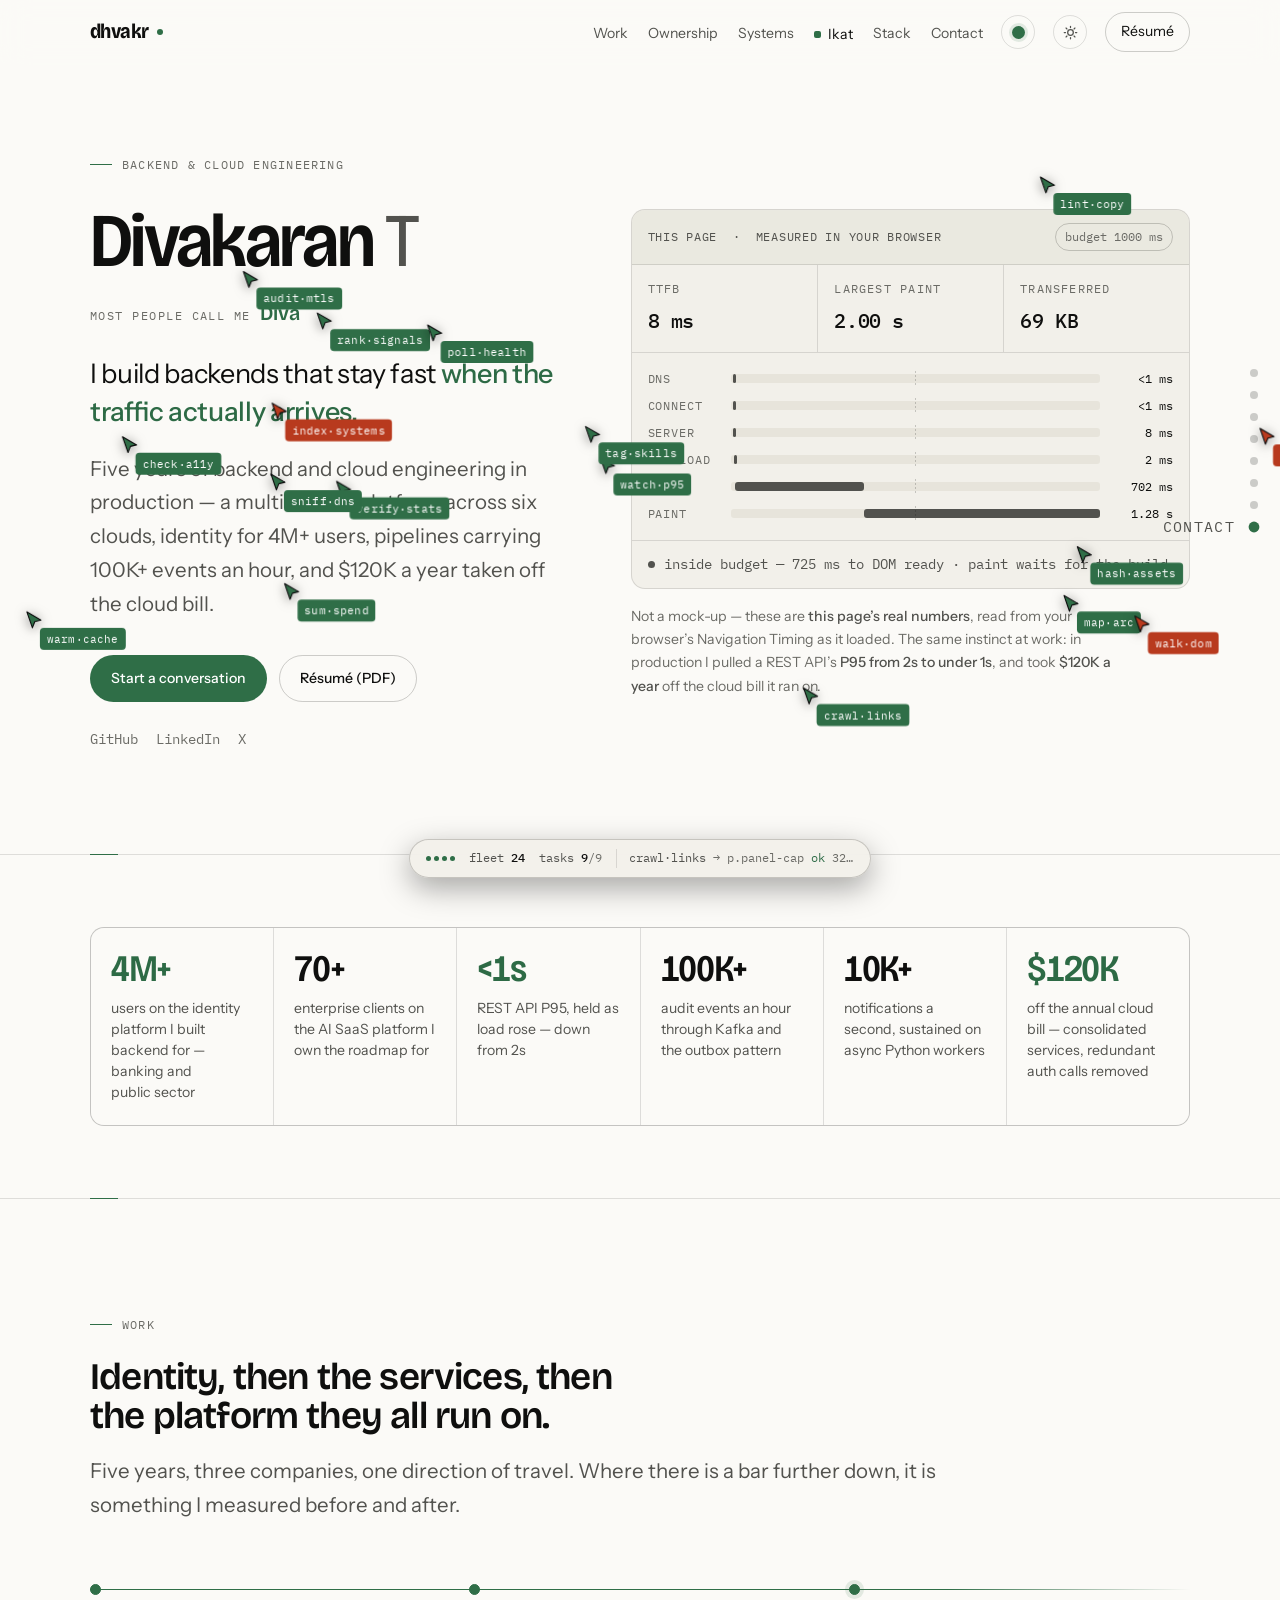
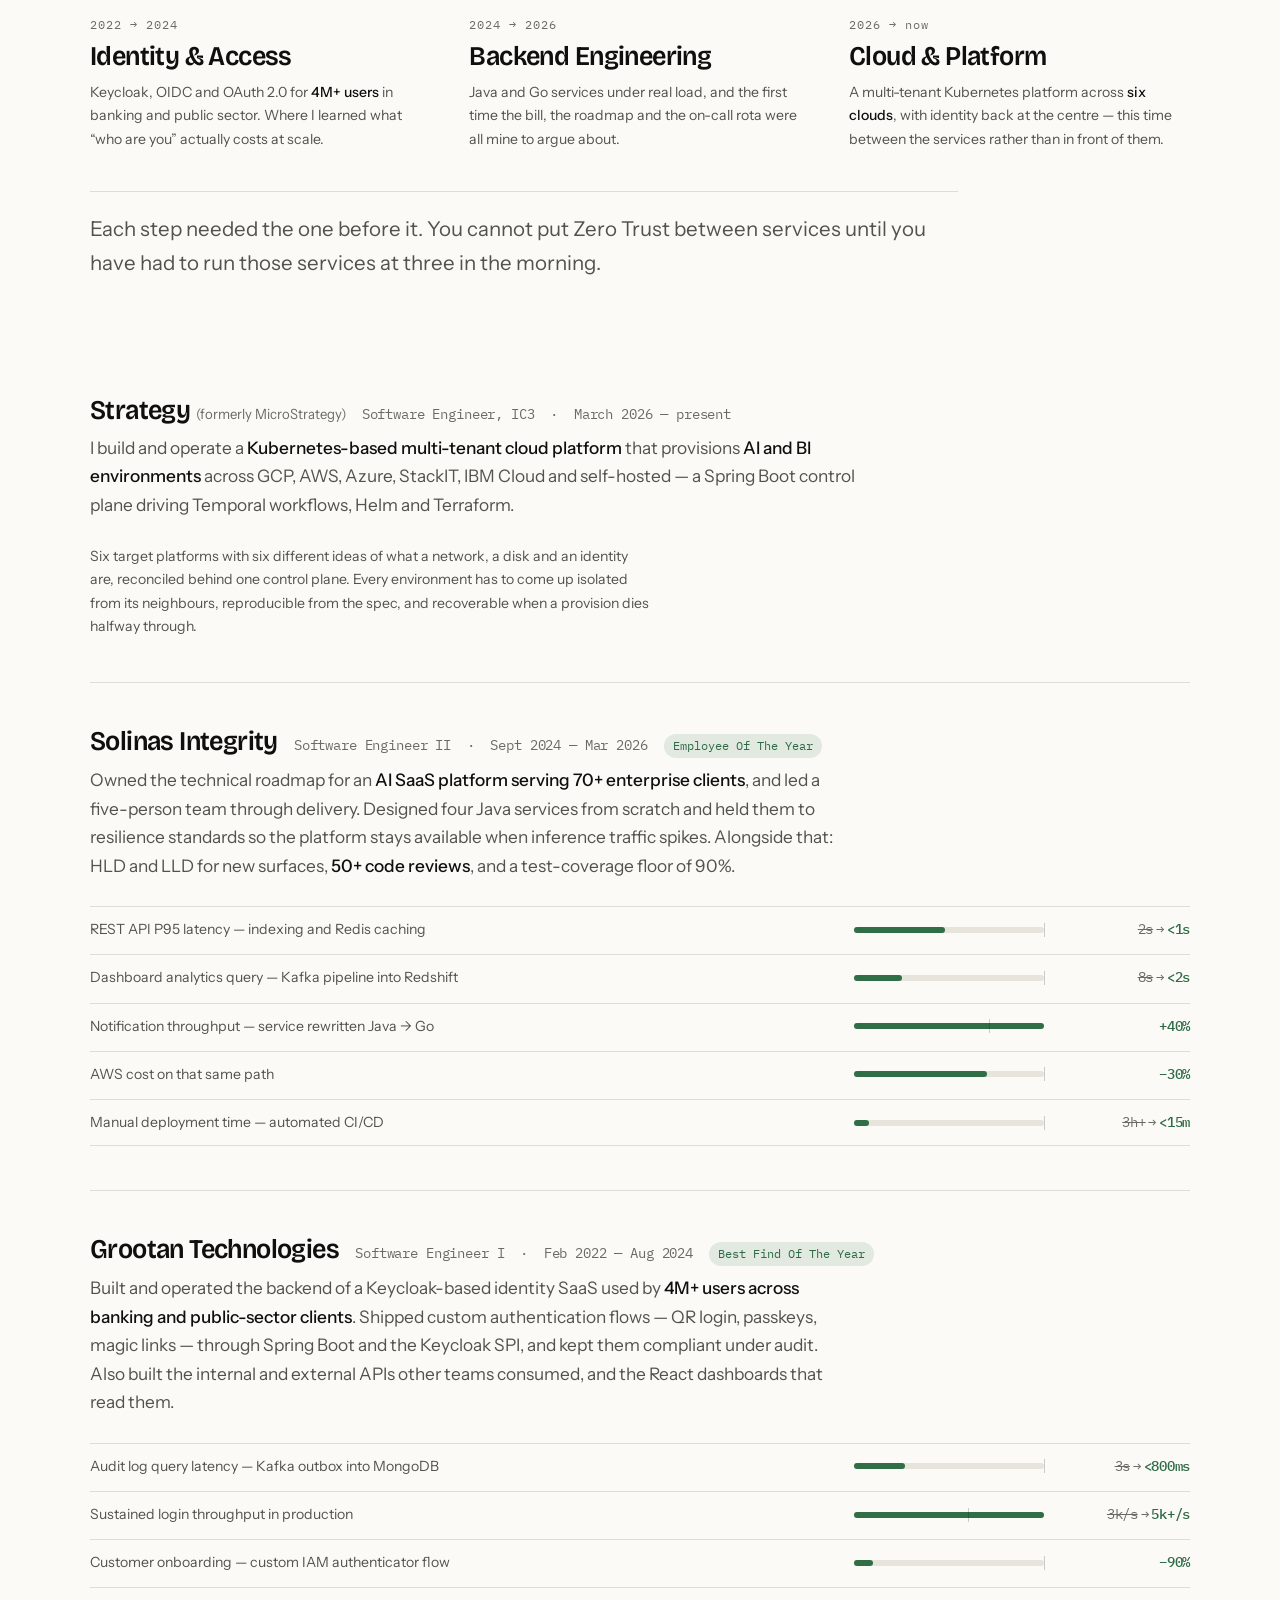
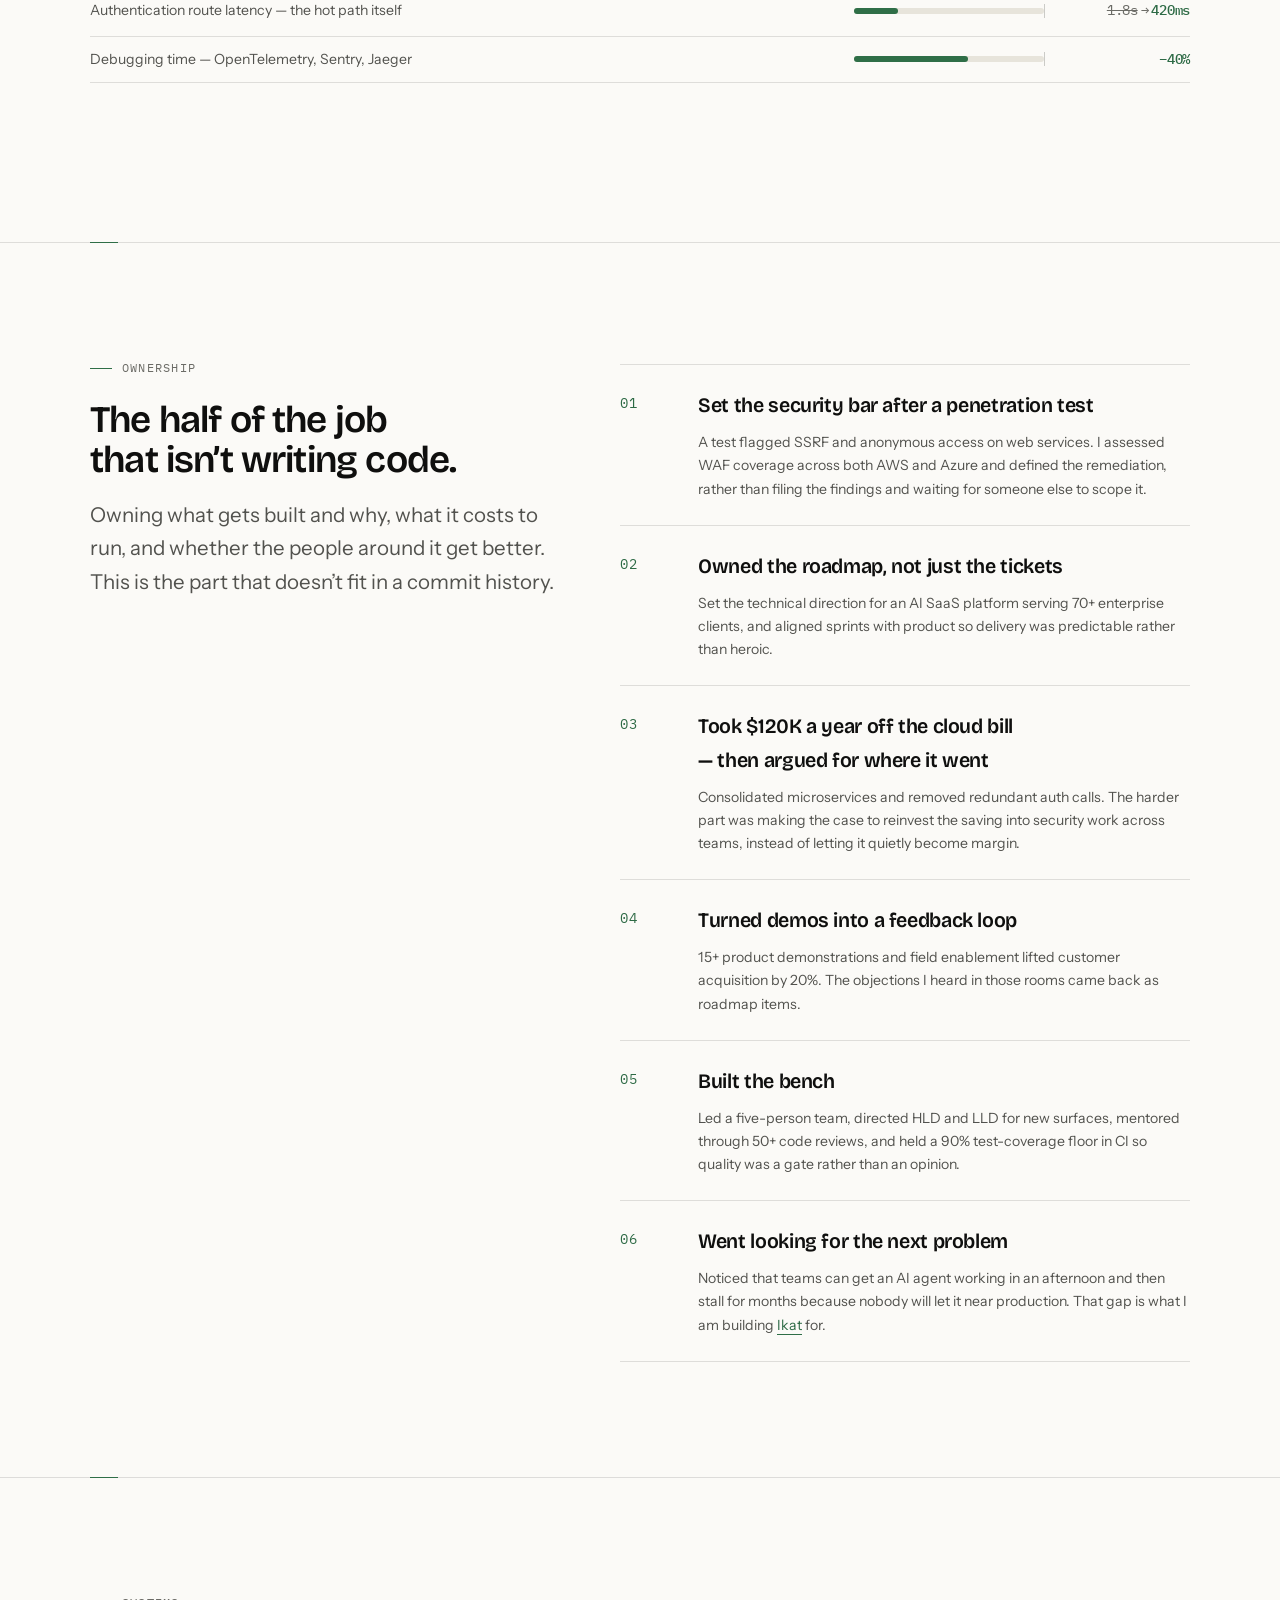
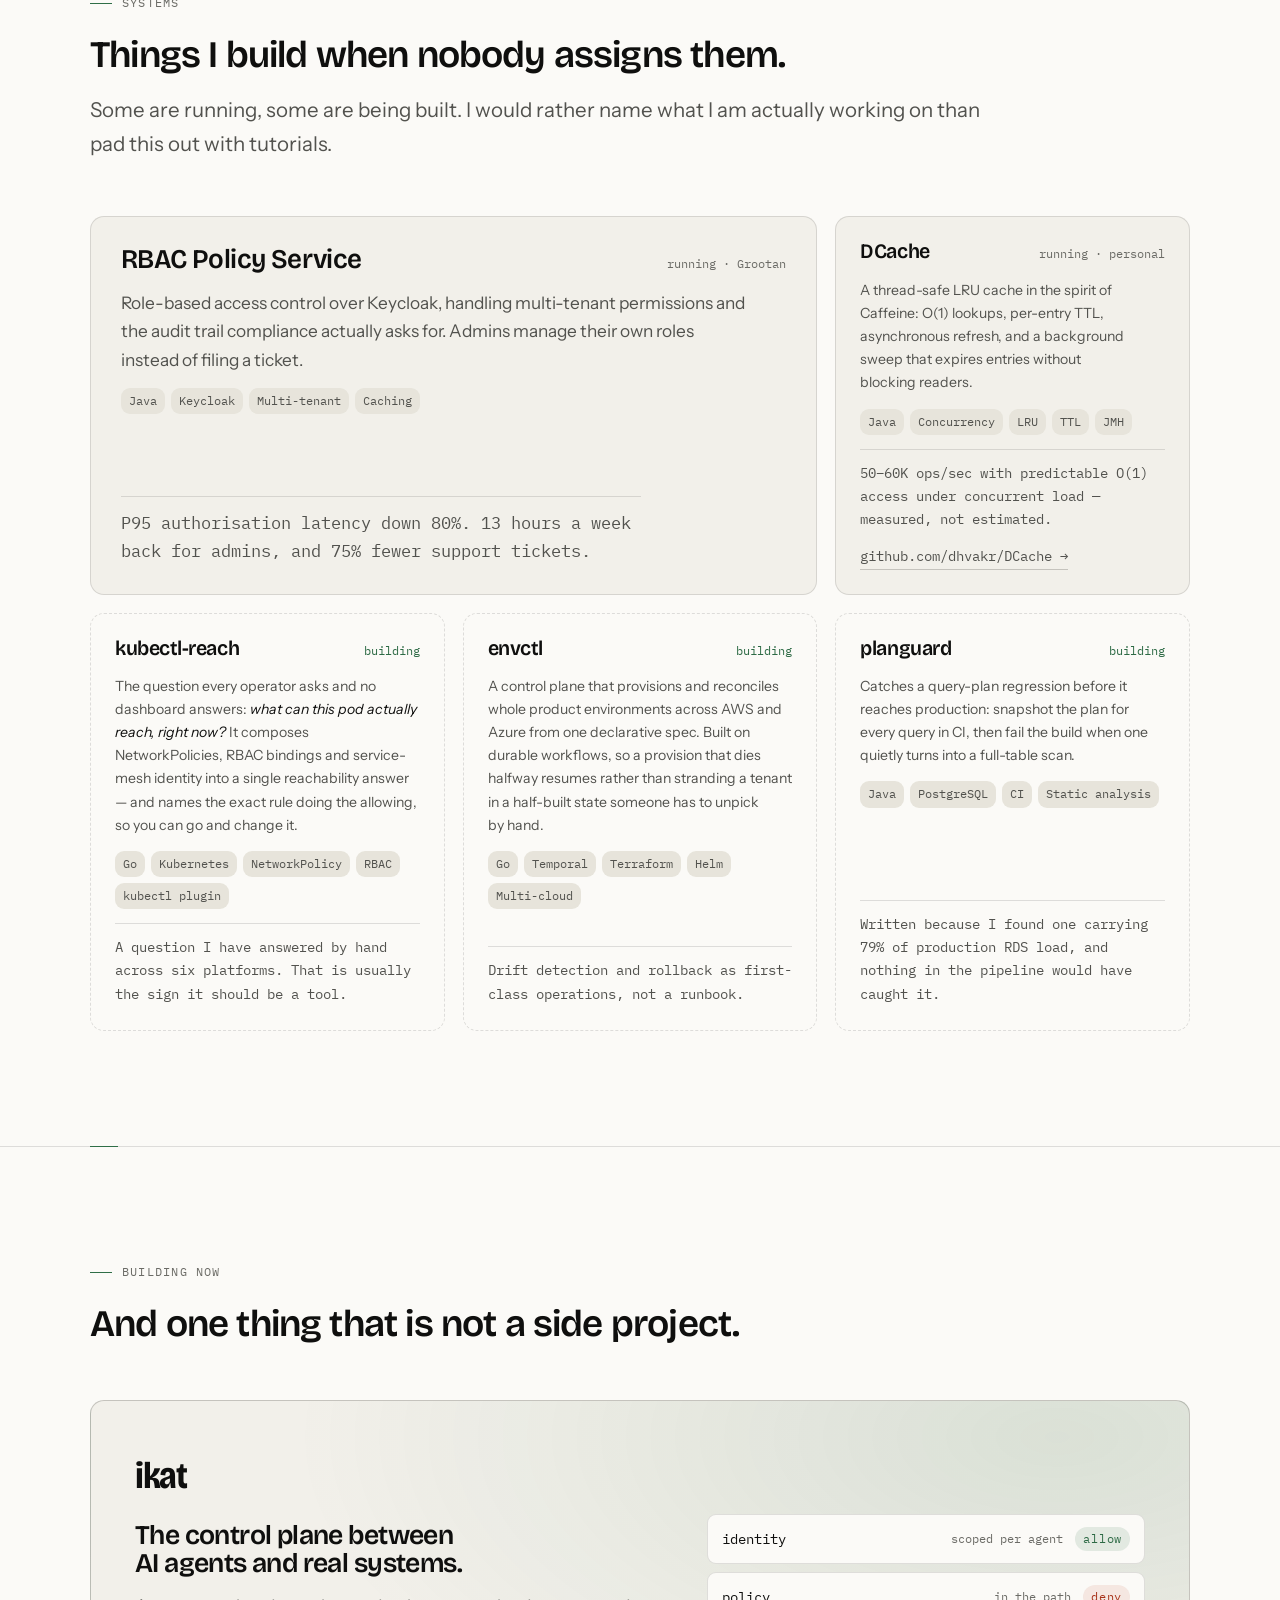
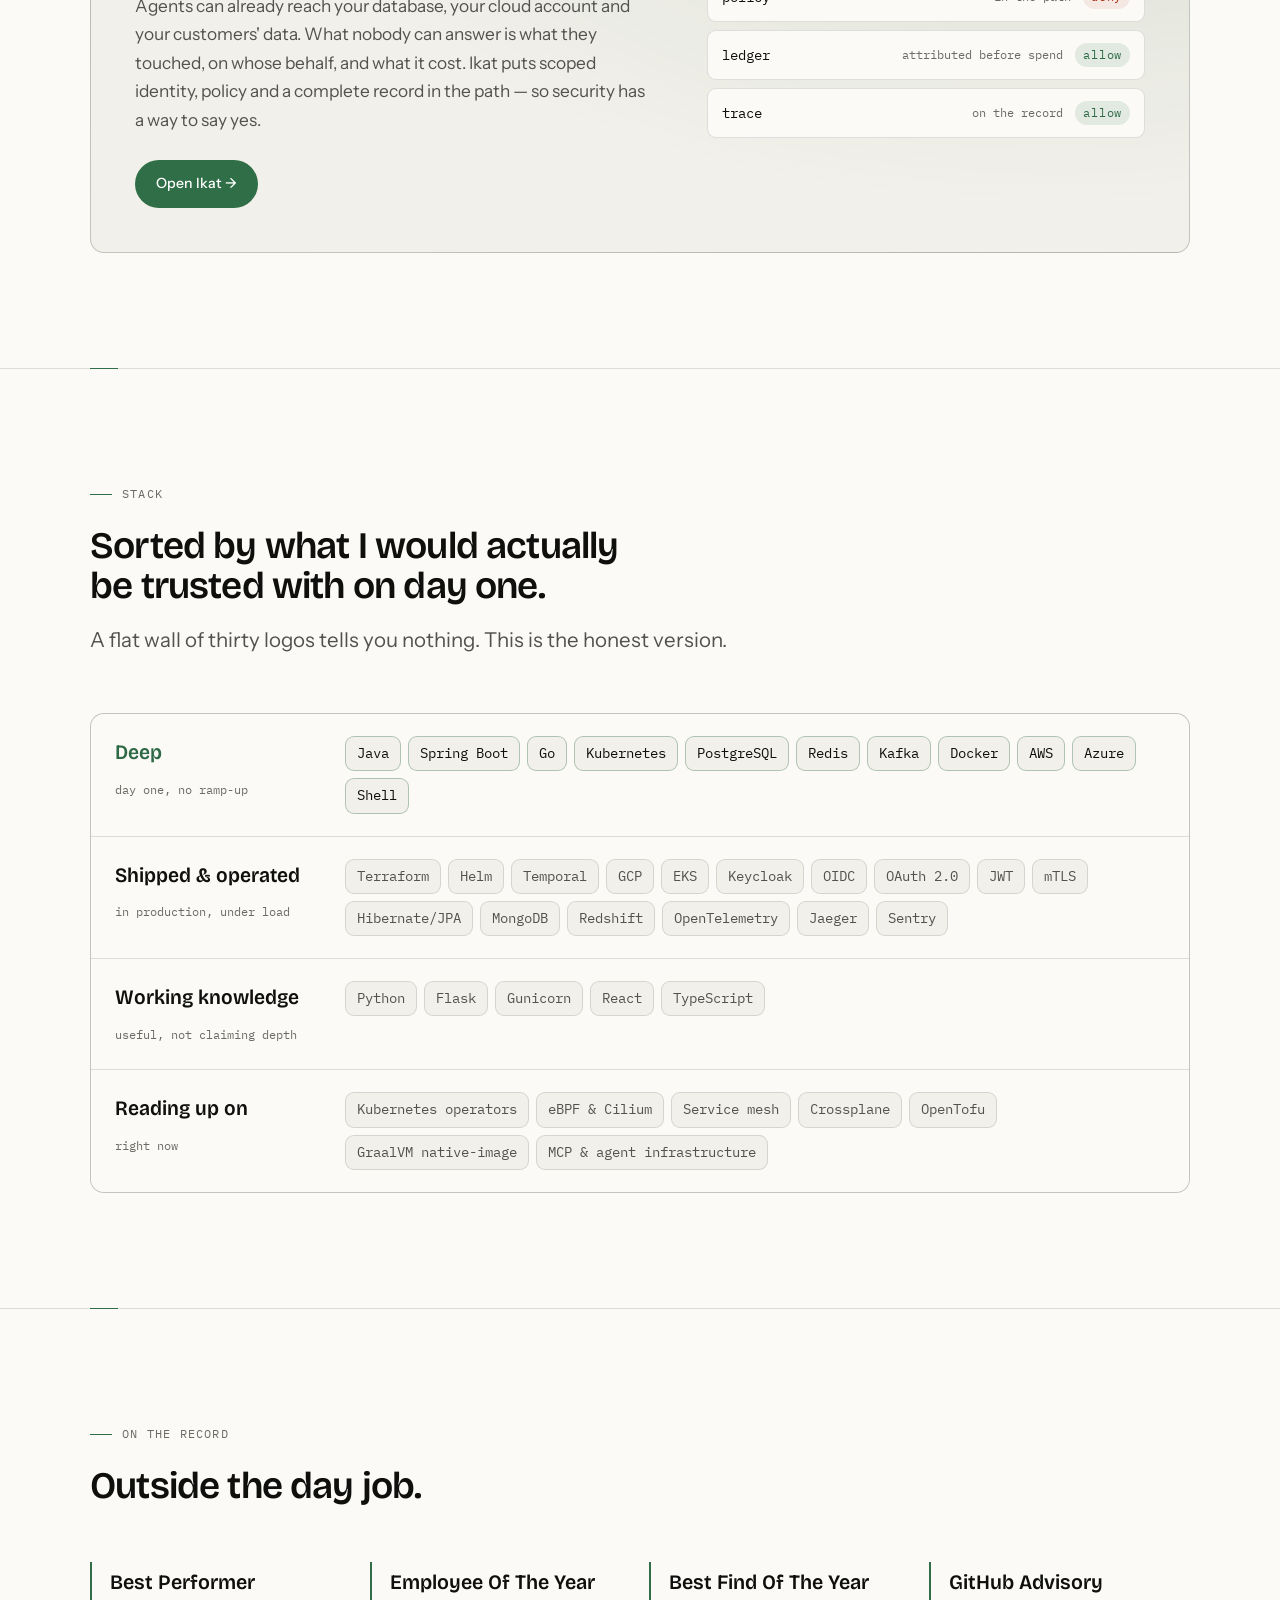
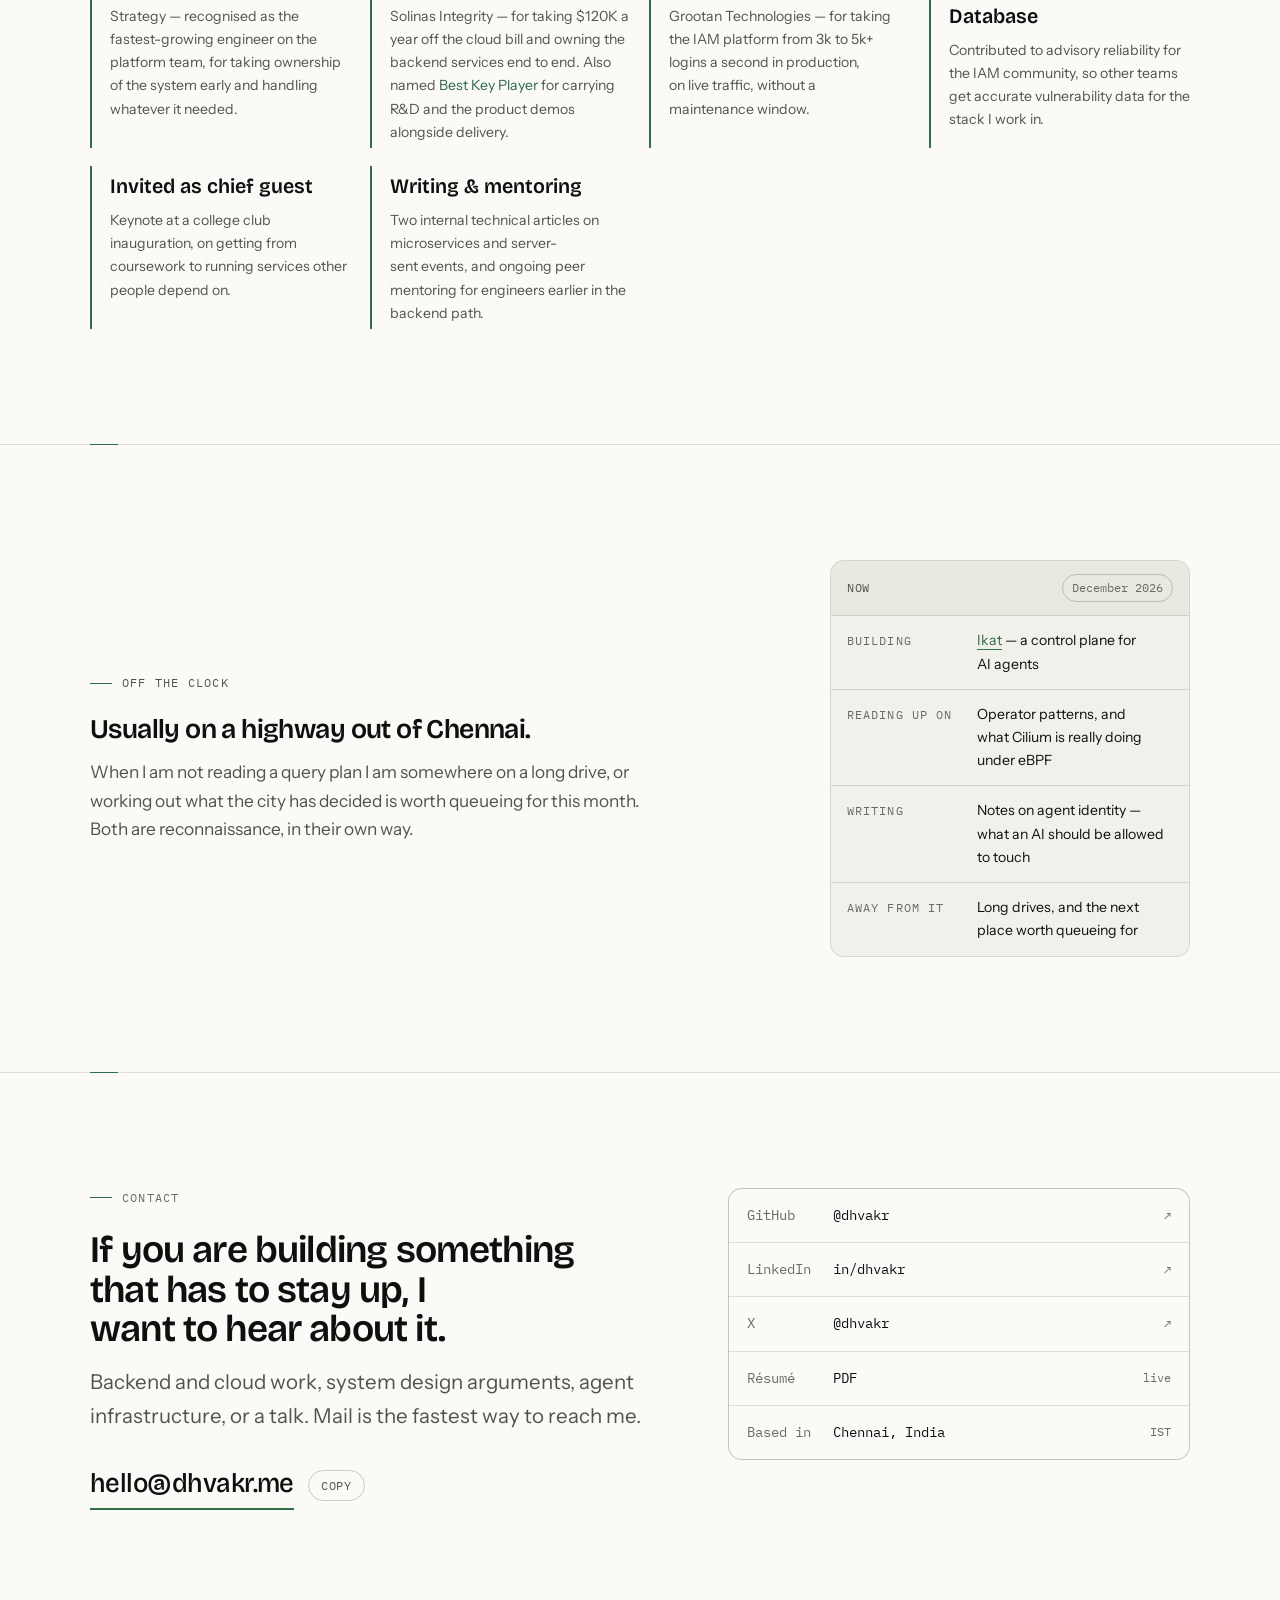
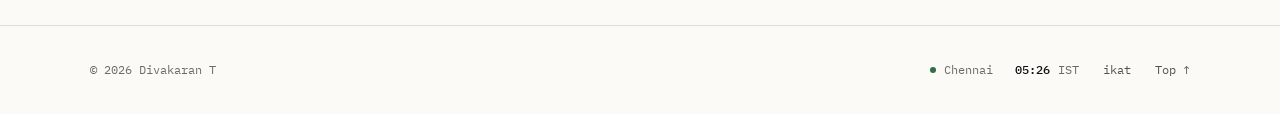
==== index.html @ 734020d3 "Judge the panel on the backend, and let Cloudflare analytics run On production the latency panel fla" ====
<!DOCTYPE html>
<html lang="en">
<head>
<meta charset="UTF-8">
<meta name="viewport" content="width=device-width, initial-scale=1.0">
<title>Divakaran T (Diva) — Backend &amp; Cloud Engineer</title>
<meta name="author" content="Divakaran T">
<meta name="description" content="Divakaran T (Diva) — Software Engineer III, backend and cloud. Chennai. Multi-tenant Kubernetes platform on AWS and Azure, identity for 4M+ users, 100K+ events an hour, $120K a year off the cloud bill.">
<meta name="theme-color" content="#0A0A0B" media="(prefers-color-scheme: dark)">
<meta name="theme-color" content="#FBFAF7" media="(prefers-color-scheme: light)">

<meta property="og:title" content="Divakaran T (Diva) — Backend &amp; Cloud Engineer">
<meta property="og:description" content="Software Engineer III, backend and cloud. Multi-tenant Kubernetes platform on AWS and Azure, identity for 4M+ users, 100K+ events an hour, $120K a year off the cloud bill.">
<meta property="og:image" content="https://dhvakr.me/assets/img/og.png">
<meta property="og:image:width" content="1200">
<meta property="og:image:height" content="630">
<meta property="og:type" content="profile">
<meta property="og:url" content="https://dhvakr.me/">
<meta name="twitter:card" content="summary_large_image">
<meta name="twitter:image" content="https://dhvakr.me/assets/img/og.png">
<meta property="og:image:alt" content="Divakaran T — backend and cloud engineering. A latency trace crossing a one-second objective and coming back under it.">
<meta name="twitter:creator" content="@dhvakr">

<link rel="canonical" href="https://dhvakr.me/">
<link rel="icon" type="image/png" href="/assets/img/favicons/dk.png">
<link rel="preconnect" href="https://fonts.googleapis.com">
<link rel="preconnect" href="https://fonts.gstatic.com" crossorigin>
<link href="https://fonts.googleapis.com/css2?family=Bricolage+Grotesque:opsz,wdth,wght@12..96,75..200,400..800&family=IBM+Plex+Mono:wght@400;500;600&family=Instrument+Sans:wght@400;500;600&display=swap" rel="stylesheet">
<link rel="stylesheet" href="/assets/css/style.css?v=18">
<script>
/* Applied before first paint: a stored choice wins, otherwise the page
   keeps its dark default. Inline and tiny on purpose — a deferred script
   here would show one frame of the wrong theme. */
(function(){try{var d=document.documentElement;
var t=localStorage.getItem('dhvakr-theme');
if(t==='light'||t==='dark')d.setAttribute('data-theme',t);
var a=localStorage.getItem('dhvakr-accent');
if(a&&/^(blue|green|orange|brown)$/.test(a))d.setAttribute('data-accent',a);}catch(e){}})();
/* Scroll-revealed sections start at opacity 0, so a script that dies before
   wiring the observer would leave the page blank. The main script sets
   __revealOK once the observer is live; if it never does, show everything. */
window.__revealOK=false;
setTimeout(function(){if(!window.__revealOK)document.documentElement.classList.add('reveal-all');},2500);
</script>
<noscript><style>.reveal{opacity:1 !important;transform:none !important}</style></noscript>
</head>
<body>
<a class="skip" href="#main">Skip to content</a>
<div class="progress" aria-hidden="true"><i id="progress"></i></div>
<nav class="rail" id="rail" aria-label="Sections">
  <a href="#work" data-for="work"><span>Work</span></a>
  <a href="#ownership" data-for="ownership"><span>Ownership</span></a>
  <a href="#systems" data-for="systems"><span>Systems</span></a>
  <a href="#ikat-sec" data-for="ikat-sec"><span>Ikat</span></a>
  <a href="#stack" data-for="stack"><span>Stack</span></a>
  <a href="#signals" data-for="signals"><span>Signals</span></a>
  <a href="#now" data-for="now"><span>Now</span></a>
  <a href="#contact" data-for="contact"><span>Contact</span></a>
</nav>
<div class="menu" id="menu" hidden>
  <div class="menu-head">
    <span class="logo">dhvakr</span>
    <button class="menu-close" id="menuClose" type="button" aria-label="Close menu">&times;</button>
  </div>
  <nav class="menu-links" aria-label="Sections">
    <a href="#work"><i>01</i>Work</a>
    <a href="#ownership"><i>02</i>Ownership</a>
    <a href="#systems"><i>03</i>Systems</a>
    <a href="#stack"><i>04</i>Stack</a>
    <a href="#signals"><i>05</i>Signals</a>
    <a href="#contact"><i>06</i>Contact</a>
    <a class="menu-ikat" href="/ikat/"><i>&rarr;</i>Ikat</a>
  </nav>
  <div class="menu-foot">
    <a href="mailto:hello@dhvakr.me">hello@dhvakr.me</a>
    <span id="menu-clock"></span>
  </div>
</div>

<header id="site-head">
  <div class="wrap">
    <a class="logo" href="/" aria-label="dhvakr, home">dhvakr</a>
    <ul class="nav-links">
      <li><a href="#work">Work</a></li>
      <li><a href="#ownership">Ownership</a></li>
      <li><a href="#systems">Systems</a></li>
      <li class="keep"><a class="nav-ikat" href="/ikat/">Ikat</a></li>
      <li><a href="#stack">Stack</a></li>
      <li><a href="#contact">Contact</a></li>
    </ul>
    <div class="accent" id="accent">
      <button class="accent-btn" id="accentBtn" type="button" aria-haspopup="true" aria-expanded="false" aria-label="Change accent colour">
        <span class="accent-swatch" aria-hidden="true"></span>
      </button>
      <div class="accent-menu" id="accentMenu" role="menu" aria-label="Accent colour" hidden>
        <button role="menuitemradio" aria-checked="false" data-accent="blue"   type="button"><span aria-hidden="true"></span>Blue</button>
        <button role="menuitemradio" aria-checked="true"  data-accent="green"  type="button"><span aria-hidden="true"></span>Green</button>
        <button role="menuitemradio" aria-checked="false" data-accent="orange" type="button"><span aria-hidden="true"></span>Orange</button>
        <button role="menuitemradio" aria-checked="false" data-accent="brown"  type="button"><span aria-hidden="true"></span>Brown</button>
      </div>
    </div>
    <button class="theme-toggle" id="themeToggle" type="button" aria-label="Switch between light and dark" aria-pressed="false">
      <svg class="i-moon" viewBox="0 0 24 24" fill="none" stroke="currentColor" stroke-width="2" stroke-linecap="round" aria-hidden="true"><path d="M21 12.8A9 9 0 1 1 11.2 3a7 7 0 0 0 9.8 9.8z"/></svg>
      <svg class="i-sun" viewBox="0 0 24 24" fill="none" stroke="currentColor" stroke-width="2" stroke-linecap="round" aria-hidden="true"><circle cx="12" cy="12" r="4.5"/><path d="M12 2v2M12 20v2M2 12h2M20 12h2M4.9 4.9l1.4 1.4M17.7 17.7l1.4 1.4M19.1 4.9l-1.4 1.4M6.3 17.7l-1.4 1.4"/></svg>
    </button>
    <a class="nav-cta" href="https://docs.google.com/document/d/1FGPfNpRllyY2w-N4bXcPjC-UYmE3fA1iGxa6pdPCr3g/export?format=pdf" target="_blank" rel="noopener">Résumé</a>
    <button class="menu-btn" id="menuBtn" type="button" aria-label="Open menu" aria-expanded="false" aria-controls="menu"><i></i><i></i></button>
  </div>
</header>

<main id="main">

  <!-- ============================ hero ============================ -->
  <section class="hero">
    <div class="wrap">
      <div class="hero-grid">
        <div>
          <p class="eyebrow">Backend &amp; Cloud Engineering</p>
          <h1>Divakaran&nbsp;<span class="sur">T</span></h1>
          <p class="hero-alias"><span>most people call me</span> Diva</p>
          <p class="hero-lede">I build backends that stay fast <em>when the traffic actually arrives.</em></p>
          <p class="hero-sub"><span data-years>Five</span> years of backend and cloud engineering in production — a multi-tenant platform across six clouds, identity for 4M+ users, pipelines carrying 100K+ events an hour, and $120K a year taken off the cloud bill.</p>

          <div class="hero-actions">
            <a class="btn btn-primary" href="mailto:hello@dhvakr.me">Start a conversation</a>
            <a class="btn btn-ghost" href="https://docs.google.com/document/d/1FGPfNpRllyY2w-N4bXcPjC-UYmE3fA1iGxa6pdPCr3g/export?format=pdf" target="_blank" rel="noopener">Résumé (PDF)</a>
          </div>

          <div class="hero-social">
            <a href="https://github.com/dhvakr" target="_blank" rel="noopener me">GitHub</a>
            <a href="https://linkedin.com/in/dhvakr" target="_blank" rel="noopener me">LinkedIn</a>
            <a href="https://x.com/dhvakr" target="_blank" rel="noopener me">X</a>
          </div>
        </div>

        <div>
          <figure class="panel" aria-labelledby="panel-cap">
            <div class="panel-head">
              <span class="panel-title">This page &nbsp;·&nbsp; measured in your browser</span>
              <span class="panel-badge">budget 1000&nbsp;ms</span>
            </div>
            <div class="readouts">
              <div class="readout">
                <span class="readout-k">TTFB</span>
                <span class="readout-v" id="r-ttfb">—</span>
              </div>
              <div class="readout">
                <span class="readout-k">Largest paint</span>
                <span class="readout-v" id="r-lcp">—</span>
              </div>
              <div class="readout">
                <span class="readout-k">Transferred</span>
                <span class="readout-v" id="r-bytes">—</span>
              </div>
            </div>
            <div class="chart-hold">
              <div class="fall" id="fall" role="img" aria-label="A waterfall of this page's real load phases, measured by the browser's Navigation Timing API."></div>
            </div>
            <div class="panel-note" id="p-note">
              <span class="dot" aria-hidden="true"></span>
              <span class="txt" id="p-note-txt">measuring</span>
            </div>
          </figure>
          <p class="panel-cap" id="panel-cap">Not a mock-up &mdash; these are <b>this page’s real numbers</b>, read from your browser’s Navigation Timing as it loaded. The same instinct at work: in production I pulled a REST API’s <b>P95 from 2s to under 1s</b>, and took <b>$120K a year</b> off the cloud bill it ran on.</p>
        </div>
      </div>
    </div>
  </section>

  <!-- ============================ proof ============================ -->
  <section class="proof" aria-label="Numbers">
    <div class="wrap">
      <div class="proof-grid reveal">
        <div class="pstat hl"><b data-n="4" data-suf="M+">4M+</b><span>users on the identity platform I built backend for — banking and public sector</span></div>
        <div class="pstat"><b data-n="70" data-suf="+">70+</b><span>enterprise clients on the AI SaaS platform I own the roadmap for</span></div>
        <div class="pstat hl"><b data-from="2" data-n="1" data-suf="s">&lt;1s</b><span>REST API P95, held as load rose — down from 2s</span></div>
        <div class="pstat"><b data-n="100" data-suf="K+">100K+</b><span>audit events an hour through Kafka and the outbox pattern</span></div>
        <div class="pstat"><b data-n="10" data-suf="K+">10K+</b><span>notifications a second, sustained on async Python workers</span></div>
        <div class="pstat hl"><b data-n="120" data-pre="$" data-suf="K">$120K</b><span>off the annual cloud bill — consolidated services, redundant auth calls removed</span></div>
      </div>
    </div>
  </section>

  <!-- ============================= work ============================= -->
  <section id="work">
    <div class="wrap">
      <div class="sec-head reveal">
        <p class="eyebrow">Work</p>
        <h2>Identity, then the services, then the platform they all run on.</h2>
        <p><span data-years>Five</span> years, three companies, one direction of travel. Where there is a bar further down, it is something I measured before and after.</p>
      </div>

      <!-- The arc: three phases, drawn in the order they happened. The rail
           draws itself on reveal and each station lights as it is reached. -->
      <div class="arc reveal" id="arc">
        <div class="arc-rail" aria-hidden="true"><i></i><span class="arc-pulse"></span></div>
        <ol class="arc-steps">
          <li class="arc-step" style="--i:0">
            <span class="arc-dot" aria-hidden="true"></span>
            <span class="arc-year">2022 &rarr; 2024</span>
            <b>Identity &amp; Access</b>
            <span class="arc-desc">Keycloak, OIDC and OAuth 2.0 for <strong>4M+ users</strong> in banking and public sector. Where I learned what &ldquo;who are you&rdquo; actually costs at scale.</span>
          </li>
          <li class="arc-step" style="--i:1">
            <span class="arc-dot" aria-hidden="true"></span>
            <span class="arc-year">2024 &rarr; 2026</span>
            <b>Backend Engineering</b>
            <span class="arc-desc">Java and Go services under real load, and the first time the bill, the roadmap and the on-call rota were all mine to argue about.</span>
          </li>
          <li class="arc-step" style="--i:2">
            <span class="arc-dot" aria-hidden="true"></span>
            <span class="arc-year">2026 &rarr; now</span>
            <b>Cloud &amp; Platform</b>
            <span class="arc-desc">A multi-tenant Kubernetes platform across <strong>six clouds</strong>, with identity back at the centre &mdash; this time between the services rather than in front of them.</span>
          </li>
        </ol>
        <p class="arc-tag">Each step needed the one before it. You cannot put Zero Trust between services until you have had to run those services at three in the morning.</p>
      </div>

      <div class="role reveal">
        <div class="role-head">
          <h3>Strategy <span class="role-aka">(formerly MicroStrategy)</span></h3>
          <span class="role-meta mono">Software Engineer, IC3 &nbsp;·&nbsp; March 2026 — present</span>
        </div>
        <p class="role-what">I build and operate a <strong>Kubernetes-based multi-tenant cloud platform</strong> that provisions <strong>AI and BI environments</strong> across GCP, AWS, Azure, StackIT, IBM Cloud and self-hosted &mdash; a Spring Boot control plane driving Temporal workflows, Helm and Terraform.</p>
        <p class="role-also">Six target platforms with six different ideas of what a network, a disk and an identity are, reconciled behind one control plane. Every environment has to come up isolated from its neighbours, reproducible from the spec, and recoverable when a provision dies halfway through.</p>
      </div>

      <div class="role reveal">
        <div class="role-head">
          <h3>Solinas Integrity</h3>
          <span class="role-meta mono">Software Engineer II &nbsp;·&nbsp; Sept 2024 — Mar 2026</span>
          <span class="role-tag">Employee Of The Year</span>
        </div>
        <p class="role-what">Owned the technical roadmap for an <strong>AI SaaS platform serving 70+ enterprise clients</strong>, and led a five-person team through delivery. Designed four Java services from scratch and held them to resilience standards so the platform stays available when inference traffic spikes. Alongside that: HLD and LLD for new surfaces, <strong>50+ code reviews</strong>, and a test-coverage floor of 90%.</p>
        <ul class="deltas reveal">
          <li class="delta">
            <span class="d-label">REST API P95 latency — indexing and Redis caching</span>
            <span class="d-bar" style="--base:100%; --w:48%"><i></i></span>
            <span class="d-nums"><s>2s</s><span class="arw">&rarr;</span><em>&lt;1s</em></span>
          </li>
          <li class="delta">
            <span class="d-label">Dashboard analytics query — Kafka pipeline into Redshift</span>
            <span class="d-bar" style="--base:100%; --w:25%"><i></i></span>
            <span class="d-nums"><s>8s</s><span class="arw">&rarr;</span><em>&lt;2s</em></span>
          </li>
          <li class="delta">
            <span class="d-label">Notification throughput — service rewritten Java&nbsp;&rarr;&nbsp;Go</span>
            <span class="d-bar" style="--base:71%; --w:100%"><i></i></span>
            <span class="d-nums"><em>+40%</em></span>
          </li>
          <li class="delta">
            <span class="d-label">AWS cost on that same path</span>
            <span class="d-bar" style="--base:100%; --w:70%"><i></i></span>
            <span class="d-nums"><em>&minus;30%</em></span>
          </li>
          <li class="delta">
            <span class="d-label">Manual deployment time — automated CI/CD</span>
            <span class="d-bar" style="--base:100%; --w:8%"><i></i></span>
            <span class="d-nums"><s>3h+</s><span class="arw">&rarr;</span><em>&lt;15m</em></span>
          </li>
        </ul>
      </div>

      <div class="role reveal">
        <div class="role-head">
          <h3>Grootan Technologies</h3>
          <span class="role-meta mono">Software Engineer I &nbsp;·&nbsp; Feb 2022 — Aug 2024</span>
          <span class="role-tag">Best Find Of The Year</span>
        </div>
        <p class="role-what">Built and operated the backend of a Keycloak-based identity SaaS used by <strong>4M+ users across banking and public-sector clients</strong>. Shipped custom authentication flows — QR login, passkeys, magic links — through Spring Boot and the Keycloak SPI, and kept them compliant under audit. Also built the internal and external APIs other teams consumed, and the React dashboards that read them.</p>
        <ul class="deltas reveal">
          <li class="delta">
            <span class="d-label">Audit log query latency — Kafka outbox into MongoDB</span>
            <span class="d-bar" style="--base:100%; --w:27%"><i></i></span>
            <span class="d-nums"><s>3s</s><span class="arw">&rarr;</span><em>&lt;800ms</em></span>
          </li>
          <li class="delta">
            <span class="d-label">Sustained login throughput in production</span>
            <span class="d-bar" style="--base:60%; --w:100%"><i></i></span>
            <span class="d-nums"><s>3k/s</s><span class="arw">&rarr;</span><em>5k+/s</em></span>
          </li>
          <li class="delta">
            <span class="d-label">Customer onboarding — custom IAM authenticator flow</span>
            <span class="d-bar" style="--base:100%; --w:10%"><i></i></span>
            <span class="d-nums"><em>&minus;90%</em></span>
          </li>
          <li class="delta">
            <span class="d-label">Authentication route latency — the hot path itself</span>
            <span class="d-bar" style="--base:100%; --w:23%"><i></i></span>
            <span class="d-nums"><s>1.8s</s><span class="arw">&rarr;</span><em>420ms</em></span>
          </li>
          <li class="delta">
            <span class="d-label">Debugging time — OpenTelemetry, Sentry, Jaeger</span>
            <span class="d-bar" style="--base:100%; --w:60%"><i></i></span>
            <span class="d-nums"><em>&minus;40%</em></span>
          </li>
        </ul>
      </div>
    </div>
  </section>

  <!-- =========================== ownership =========================== -->
  <section id="ownership">
    <div class="wrap own-grid">
      <div class="sec-head own-pin reveal">
        <p class="eyebrow">Ownership</p>
        <h2>The half of the job that isn&rsquo;t writing code.</h2>
        <p>Owning what gets built and why, what it costs to run, and whether the people around it get better. This is the part that doesn&rsquo;t fit in a commit history.</p>
      </div>

      <ol class="moves reveal">
        <li class="move">
          <span class="move-n">01</span>
          <div>
            <b>Set the security bar after a penetration test</b>
            <span>A test flagged SSRF and anonymous access on web services. I assessed WAF coverage across both AWS and Azure and defined the remediation, rather than filing the findings and waiting for someone else to scope it.</span>
          </div>
        </li>
        <li class="move">
          <span class="move-n">02</span>
          <div>
            <b>Owned the roadmap, not just the tickets</b>
            <span>Set the technical direction for an AI SaaS platform serving 70+ enterprise clients, and aligned sprints with product so delivery was predictable rather than heroic.</span>
          </div>
        </li>
        <li class="move">
          <span class="move-n">03</span>
          <div>
            <b>Took $120K a year off the cloud bill &mdash; then argued for where it went</b>
            <span>Consolidated microservices and removed redundant auth calls. The harder part was making the case to reinvest the saving into security work across teams, instead of letting it quietly become margin.</span>
          </div>
        </li>
        <li class="move">
          <span class="move-n">04</span>
          <div>
            <b>Turned demos into a feedback loop</b>
            <span>15+ product demonstrations and field enablement lifted customer acquisition by 20%. The objections I heard in those rooms came back as roadmap items.</span>
          </div>
        </li>
        <li class="move">
          <span class="move-n">05</span>
          <div>
            <b>Built the bench</b>
            <span>Led a five-person team, directed HLD and LLD for new surfaces, mentored through 50+ code reviews, and held a 90% test-coverage floor in CI so quality was a gate rather than an opinion.</span>
          </div>
        </li>
        <li class="move">
          <span class="move-n">06</span>
          <div>
            <b>Went looking for the next problem</b>
            <span>Noticed that teams can get an AI agent working in an afternoon and then stall for months because nobody will let it near production. That gap is what I am building <a href="/ikat/">Ikat</a> for.</span>
          </div>
        </li>
      </ol>

    </div>
  </section>

  <!-- =========================== systems =========================== -->
  <section id="systems">
    <div class="wrap">
      <div class="sec-head reveal">
        <p class="eyebrow">Systems</p>
        <h2>Things I build when nobody assigns them.</h2>
        <p>Some are running, some are being built. I would rather name what I am actually working on than pad this out with tutorials.</p>
      </div>

      <div class="sys-grid">
        <article class="sys reveal">
          <div class="sys-top">
            <h3>RBAC Policy Service</h3>
            <span class="sys-kind">running &middot; Grootan</span>
          </div>
          <p>Role-based access control over Keycloak, handling multi-tenant permissions and the audit trail compliance actually asks for. Admins manage their own roles instead of filing a ticket.</p>
          <div class="sys-tags"><span>Java</span><span>Keycloak</span><span>Multi-tenant</span><span>Caching</span></div>
          <p class="sys-bench">P95 authorisation latency down 80%. 13 hours a week back for admins, and 75% fewer support tickets.</p>
        </article>

        <article class="sys reveal">
          <div class="sys-top">
            <h3>DCache</h3>
            <span class="sys-kind">running &middot; personal</span>
          </div>
          <p>A thread-safe LRU cache in the spirit of Caffeine: O(1) lookups, per-entry TTL, asynchronous refresh, and a background sweep that expires entries without blocking readers.</p>
          <div class="sys-tags"><span>Java</span><span>Concurrency</span><span>LRU</span><span>TTL</span><span>JMH</span></div>
          <p class="sys-bench">50–60K ops/sec with predictable O(1) access under concurrent load — measured, not estimated.</p>
          <a class="sys-link" href="https://github.com/dhvakr/DCache" target="_blank" rel="noopener">github.com/dhvakr/DCache &rarr;</a>
        </article>

        <article class="sys sys-soon reveal">
          <div class="sys-top">
            <h3>kubectl-reach</h3>
            <span class="sys-kind">building</span>
          </div>
          <p>The question every operator asks and no dashboard answers: <em>what can this pod actually reach, right now?</em> It composes NetworkPolicies, RBAC bindings and service-mesh identity into a single reachability answer — and names the exact rule doing the allowing, so you can go and change it.</p>
          <div class="sys-tags"><span>Go</span><span>Kubernetes</span><span>NetworkPolicy</span><span>RBAC</span><span>kubectl plugin</span></div>
          <p class="sys-bench">A question I have answered by hand across six platforms. That is usually the sign it should be a tool.</p>
        </article>

        <article class="sys sys-soon reveal">
          <div class="sys-top">
            <h3>envctl</h3>
            <span class="sys-kind">building</span>
          </div>
          <p>A control plane that provisions and reconciles whole product environments across AWS and Azure from one declarative spec. Built on durable workflows, so a provision that dies halfway resumes rather than stranding a tenant in a half-built state someone has to unpick by hand.</p>
          <div class="sys-tags"><span>Go</span><span>Temporal</span><span>Terraform</span><span>Helm</span><span>Multi-cloud</span></div>
          <p class="sys-bench">Drift detection and rollback as first-class operations, not a runbook.</p>
        </article>

        <article class="sys sys-soon reveal">
          <div class="sys-top">
            <h3>planguard</h3>
            <span class="sys-kind">building</span>
          </div>
          <p>Catches a query-plan regression before it reaches production: snapshot the plan for every query in CI, then fail the build when one quietly turns into a full-table scan.</p>
          <div class="sys-tags"><span>Java</span><span>PostgreSQL</span><span>CI</span><span>Static analysis</span></div>
          <p class="sys-bench">Written because I found one carrying 79% of production RDS load, and nothing in the pipeline would have caught it.</p>
        </article>
      </div>
    </div>
  </section>

  <!-- ============================= ikat ============================= -->
  <section id="ikat-sec">
    <div class="wrap">
      <div class="sec-head reveal">
        <p class="eyebrow">Building now</p>
        <h2>And one thing that is not a side project.</h2>
      </div>

      <div class="ikat-block reveal">
        <div class="ikat-inner">
          <div>
            <div class="ikat-mark">ikat</div>
            <h3>The control plane between AI agents and real systems.</h3>
            <p>Agents can already reach your database, your cloud account and your customers' data. What nobody can answer is what they touched, on whose behalf, and what it cost. Ikat puts scoped identity, policy and a complete record in the path — so security has a way to say yes.</p>
            <div class="ikat-cta">
              <a class="btn btn-primary" href="/ikat/">Open Ikat &rarr;</a>
            </div>
          </div>
          <div class="planes" aria-hidden="true">
            <div class="plane"><span class="pname">identity</span><span class="pn">scoped per agent</span><span class="pv allow">allow</span></div>
            <div class="plane"><span class="pname">policy</span><span class="pn">in the path</span><span class="pv deny">deny</span></div>
            <div class="plane"><span class="pname">ledger</span><span class="pn">attributed before spend</span><span class="pv allow">allow</span></div>
            <div class="plane"><span class="pname">trace</span><span class="pn">on the record</span><span class="pv allow">allow</span></div>
          </div>
        </div>
      </div>
    </div>
  </section>

  <!-- ============================= stack ============================= -->
  <section id="stack">
    <div class="wrap">
      <div class="sec-head reveal">
        <p class="eyebrow">Stack</p>
        <h2>Sorted by what I would actually be trusted with on day one.</h2>
        <p>A flat wall of thirty logos tells you nothing. This is the honest version.</p>
      </div>

      <div class="tiers reveal">
        <div class="tier primary">
          <div class="tier-k"><b>Deep</b><span>day one, no ramp-up</span></div>
          <div class="tier-v"><span>Java</span><span>Spring Boot</span><span>Go</span><span>Kubernetes</span><span>PostgreSQL</span><span>Redis</span><span>Kafka</span><span>Docker</span><span>AWS</span><span>Azure</span><span>Shell</span></div>
        </div>
        <div class="tier">
          <div class="tier-k"><b>Shipped &amp; operated</b><span>in production, under load</span></div>
          <div class="tier-v"><span>Terraform</span><span>Helm</span><span>Temporal</span><span>GCP</span><span>EKS</span><span>Keycloak</span><span>OIDC</span><span>OAuth 2.0</span><span>JWT</span><span>mTLS</span><span>Hibernate/JPA</span><span>MongoDB</span><span>Redshift</span><span>OpenTelemetry</span><span>Jaeger</span><span>Sentry</span></div>
        </div>
        <div class="tier">
          <div class="tier-k"><b>Working knowledge</b><span>useful, not claiming depth</span></div>
          <div class="tier-v"><span>Python</span><span>Flask</span><span>Gunicorn</span><span>React</span><span>TypeScript</span></div>
        </div>
        <div class="tier">
          <div class="tier-k"><b>Reading up on</b><span>right now</span></div>
          <div class="tier-v"><span>Kubernetes operators</span><span>eBPF &amp; Cilium</span><span>Service mesh</span><span>Crossplane</span><span>OpenTofu</span><span>GraalVM native-image</span><span>MCP &amp; agent infrastructure</span></div>
        </div>
      </div>
    </div>
  </section>

  <!-- =========================== recognition =========================== -->
  <section id="signals">
    <div class="wrap">
      <div class="sec-head reveal">
        <p class="eyebrow">On the record</p>
        <h2>Outside the day job.</h2>
      </div>

      <div class="signals reveal">
        <div class="signal">
          <b>Best Performer</b>
          <span>Strategy &mdash; recognised as the fastest-growing engineer on the platform team, for taking ownership of the system early and handling whatever it needed.</span>
        </div>
        <div class="signal">
          <b>Employee Of The Year</b>
          <span>Solinas Integrity — for taking $120K a year off the cloud bill and owning the backend services end to end. Also named <em>Best Key Player</em> for carrying R&amp;D and the product demos alongside delivery.</span>
        </div>
        <div class="signal">
          <b>Best Find Of The Year</b>
          <span>Grootan Technologies — for taking the IAM platform from 3k to 5k+ logins a second in production, on live traffic, without a maintenance window.</span>
        </div>
        <div class="signal">
          <b>GitHub Advisory Database</b>
          <span>Contributed to advisory reliability for the IAM community, so other teams get accurate vulnerability data for the stack I work in.</span>
        </div>
        <div class="signal">
          <b>Invited as chief guest</b>
          <span>Keynote at a college club inauguration, on getting from coursework to running services other people depend on.</span>
        </div>
        <div class="signal">
          <b>Writing &amp; mentoring</b>
          <span>Two internal technical articles on microservices and server-sent events, and ongoing peer mentoring for engineers earlier in the backend path.</span>
        </div>
      </div>
    </div>
  </section>

  <!-- =========================== off the clock =========================== -->
  <section id="now">
    <div class="wrap">
      <div class="music-row reveal">
        <div class="music-copy">
          <p class="eyebrow">Off the clock</p>
          <h2>Usually on a highway out of Chennai.</h2>
          <p>When I am not reading a query plan I am somewhere on a long drive, or working out what the city has decided is worth queueing for this month. Both are reconnaissance, in their own way.</p>
        </div>
        <div class="panel nowcard">
          <div class="panel-head">
            <span class="panel-title">Now</span>
            <span class="panel-badge" id="now-stamp">&nbsp;</span>
          </div>
          <ul class="nowlist">
            <li><span class="nk">Building</span><span class="nv"><a href="/ikat/">Ikat</a> — a control plane for AI agents</span></li>
            <li><span class="nk">Reading up on</span><span class="nv">Operator patterns, and what Cilium is really doing under eBPF</span></li>
            <li><span class="nk">Writing</span><span class="nv">Notes on agent identity &mdash; what an AI should be allowed to touch</span></li>
            <li><span class="nk">Away from it</span><span class="nv">Long drives, and the next place worth queueing for</span></li>
          </ul>
        </div>
      </div>
    </div>
  </section>

  <!-- ============================ contact ============================ -->
  <section class="contact" id="contact">
    <div class="wrap">
      <div class="contact-grid">
        <div class="reveal">
          <p class="eyebrow">Contact</p>
          <h2>If you are building something that has to stay up, I want to hear about it.</h2>
          <p class="contact-lede">Backend and cloud work, system design arguments, agent infrastructure, or a talk. Mail is the fastest way to reach me.</p>
          <div class="mail-row">
            <a class="mail-big" href="mailto:hello@dhvakr.me">hello@dhvakr.me</a>
            <button class="copy" id="copyMail" type="button" data-copy="hello@dhvakr.me" aria-label="Copy email address"><span>copy</span></button>
          </div>
        </div>
        <div class="reach reveal">
          <a href="https://github.com/dhvakr" target="_blank" rel="noopener me"><span class="k">GitHub</span><span class="v">@dhvakr</span><span class="ext">&nearr;</span></a>
          <a href="https://linkedin.com/in/dhvakr" target="_blank" rel="noopener me"><span class="k">LinkedIn</span><span class="v">in/dhvakr</span><span class="ext">&nearr;</span></a>
          <a href="https://x.com/dhvakr" target="_blank" rel="noopener me"><span class="k">X</span><span class="v">@dhvakr</span><span class="ext">&nearr;</span></a>
          <a href="https://docs.google.com/document/d/1FGPfNpRllyY2w-N4bXcPjC-UYmE3fA1iGxa6pdPCr3g/export?format=pdf" target="_blank" rel="noopener"><span class="k">Résumé</span><span class="v">PDF</span><span class="ext">live</span></a>
          <div><span class="k">Based in</span><span class="v">Chennai, India</span><span class="ext">IST</span></div>
        </div>
      </div>
    </div>
  </section>

</main>

<footer>
  <div class="wrap">
    <span class="sp">&copy; <span id="year">2026</span> Divakaran T</span>
    <span class="clock"><i aria-hidden="true"></i>Chennai &nbsp;<b id="clock">--:--</b> IST</span>
    <a href="/ikat/">ikat</a>
    <a href="#main" class="totop">Top &uarr;</a>
  </div>
</footer>

<script>
(function(){
  'use strict';
  var reduce = window.matchMedia('(prefers-reduced-motion: reduce)');

  /* ---------------- footer year ---------------- */
  var y = document.getElementById('year');
  if (y) y.textContent = new Date().getFullYear();

  /* ---------------- years of experience ----------------
     Written out in words and recomputed on load, so the page does not
     quietly go stale every January. Career starts Feb 2022; the markup
     carries the current word as a fallback, so this only ever corrects
     it. Rounds to nearest, which is how the count is spoken out loud. */
  (function(){
    var START = new Date(2022, 1, 1);
    var WORDS = ['zero','one','two','three','four','five','six','seven',
                 'eight','nine','ten','eleven','twelve','thirteen','fourteen',
                 'fifteen','sixteen','seventeen','eighteen','nineteen','twenty',
                 'twenty-one','twenty-two','twenty-three','twenty-four','twenty-five'];
    var yrs = (Date.now() - START.getTime()) / 31556952000;
    var n = Math.max(1, Math.round(yrs));
    var word = WORDS[n] || String(n);
    document.querySelectorAll('[data-years]').forEach(function(el){
      // match the sentence position the span already sits in
      var cap = /^[A-Z]/.test(el.textContent.trim());
      el.textContent = cap ? word.charAt(0).toUpperCase() + word.slice(1) : word;
    });
  })();

  /* ---------------- theme ----------------
     The button only ever writes an explicit choice. With nothing
     stored the page follows its dark default (and a light OS
     preference, via the media query in the stylesheet). */
  var root = document.documentElement;
  var btn = document.getElementById('themeToggle');
  function effective(){
    var s = root.getAttribute('data-theme');
    if (s) return s;
    return window.matchMedia('(prefers-color-scheme: light)').matches ? 'light' : 'dark';
  }
  function sync(){ if (btn) btn.setAttribute('aria-pressed', effective() === 'light' ? 'true' : 'false'); }
  sync();
  if (btn) btn.addEventListener('click', function(){
    var next = effective() === 'light' ? 'dark' : 'light';
    root.setAttribute('data-theme', next);
    try { localStorage.setItem('dhvakr-theme', next); } catch(e){}
    sync();
    if (chart) chart.recolour();
  });

  /* ---------------- accent switcher ----------------
     Four accents share one page. The choice is the visitor's and is
     remembered; with nothing stored the page keeps its blue default.
     The canvas reads its colours from CSS, so it needs a nudge. */
  (function(){
    var wrap = document.getElementById('accent');
    var btn  = document.getElementById('accentBtn');
    var menu = document.getElementById('accentMenu');
    if (!wrap || !btn || !menu) return;
    var items = [].slice.call(menu.querySelectorAll('[data-accent]'));

    function current(){ return root.getAttribute('data-accent') || 'green'; }
    function mark(){
      var c = current();
      items.forEach(function(b){ b.setAttribute('aria-checked', b.dataset.accent === c ? 'true' : 'false'); });
    }
    function open(){
      menu.hidden = false;
      btn.setAttribute('aria-expanded', 'true');
      (menu.querySelector('[aria-checked="true"]') || items[0]).focus();
    }
    function close(focusBtn){
      menu.hidden = true;
      btn.setAttribute('aria-expanded', 'false');
      if (focusBtn) btn.focus();
    }
    function apply(name){
      root.setAttribute('data-accent', name);
      try { localStorage.setItem('dhvakr-accent', name); } catch(e){}
      mark();
      if (chart) chart.recolour();
    }

    mark();
    btn.addEventListener('click', function(){ menu.hidden ? open() : close(false); });
    items.forEach(function(b, i){
      b.addEventListener('click', function(){ apply(b.dataset.accent); close(true); });
      b.addEventListener('keydown', function(e){
        if (e.key === 'ArrowDown' || e.key === 'ArrowRight') { e.preventDefault(); items[(i+1) % items.length].focus(); }
        if (e.key === 'ArrowUp'   || e.key === 'ArrowLeft')  { e.preventDefault(); items[(i-1+items.length) % items.length].focus(); }
      });
    });
    document.addEventListener('keydown', function(e){
      if (e.key === 'Escape' && !menu.hidden) close(true);
    });
    document.addEventListener('click', function(e){
      if (!menu.hidden && !wrap.contains(e.target)) close(false);
    });
  })();

  /* ---------------- sticky header hairline ---------------- */
  var head = document.getElementById('site-head');
  var onScroll = function(){
    if (head) head.classList.toggle('stuck', window.scrollY > 8);
  };
  onScroll();
  window.addEventListener('scroll', onScroll, { passive: true });

  /* ---------------- smooth in-page scroll ---------------- */
  document.querySelectorAll('a[href^="#"]').forEach(function(a){
    a.addEventListener('click', function(e){
      var id = a.getAttribute('href');
      if (id === '#' || id.length < 2) return;
      var t = document.querySelector(id);
      if (!t) return;
      e.preventDefault();
      t.scrollIntoView({ behavior: reduce.matches ? 'auto' : 'smooth', block: 'start' });
    });
  });


  /* ======================= the fleet =======================
     Agents build the page rather than uncovering it. A cursor lands on a
     target and the thing is made: text is typed in, the latency panel has
     its outline drawn before anything goes inside it. When the work is
     finished the crew leaves; a reload brings them back.

     Nothing here may gate content. The engine is wrapped, every step
     carries its own completion timer, any input finishes everything at
     once, and a hard ceiling ends it regardless. */
  var Fleet = (function(){
    if (reduce.matches) return null;
    try {
      var NAMES = ['scan·identity','read·work','probe·latency','index·systems',
        'trace·cloud','fetch·stack','parse·roles','diff·deltas','crawl·links',
        'verify·stats','map·arc','sum·spend','check·a11y','watch·p95',
        'rank·signals','tag·skills','audit·mtls','walk·dom','sniff·dns',
        'poll·health','lint·copy','hash·assets','warm·cache','tail·logs'];

      var layer = document.createElement('div');
      layer.id = 'fleet-layer';
      layer.setAttribute('aria-hidden','true');
      document.body.appendChild(layer);

      var vw = innerWidth, crew = [];
      var pending = [];            // in-flight typing/drawing finishers
      var halted = false;          // once true, no new build may start
      var N = vw < 560 ? 10 : (vw < 900 ? 16 : 24);

      function park(a, instant){
        var x = Math.random() * innerWidth, y = innerHeight + 70 + Math.random() * 60;
        if (instant) a.el.style.transform = 'translate(' + x + 'px,' + y + 'px)';
        else moveTo(a, x, y, 620);
        a.busy = false;
      }
      function moveTo(a, x, y, ms){
        a.el.style.transition = 'transform ' + ms + 'ms cubic-bezier(.33,.9,.3,1)';
        a.el.style.transform = 'translate(' + x + 'px,' + y + 'px)';
      }
      function strike(a){
        a.el.classList.add('click');
        setTimeout(function(){ a.el.classList.remove('click'); }, 500);
      }

      for (var i = 0; i < N; i++) {
        var el = document.createElement('div');
        el.className = 'agent' + (Math.random() < 0.14 ? ' deny' : '');
        el.innerHTML = '<span class="ping"></span>' +
          '<svg viewBox="0 0 17 21" fill="none"><path d="M1 1l14 8.2-6.1 1.5-2.4 6.1L1 1z" ' +
            'fill="currentColor" stroke="#0A0A0B" stroke-width="1.1" stroke-linejoin="round"/></svg>' +
          '<span class="tag">' + NAMES[i % NAMES.length] + '</span>';
        layer.appendChild(el);
        var a = { el: el, busy: false, name: NAMES[i % NAMES.length] };
        park(a, true);
        crew.push(a);
      }

      /* ---- typing ----
         Text nodes are split into word spans (so wrapping still happens
         between words) holding character spans. The original markup is
         put back the moment typing ends, leaving no residue. */
      function split(el, perChar){
        var w = document.createTreeWalker(el, NodeFilter.SHOW_TEXT, null), nodes = [], n;
        while ((n = w.nextNode())) if (n.nodeValue.trim()) nodes.push(n);
        var tokens = [];
        nodes.forEach(function(tn){
          var frag = document.createDocumentFragment();
          tn.nodeValue.split(/(\s+)/).forEach(function(word){
            if (!word) return;
            if (/^\s+$/.test(word)) { frag.appendChild(document.createTextNode(word)); return; }
            var ws = document.createElement('span');
            ws.className = 'wd';
            if (perChar) {
              word.split('').forEach(function(ch){
                var cs = document.createElement('span');
                cs.className = 'tk'; cs.textContent = ch;
                ws.appendChild(cs); tokens.push(cs);
              });
            } else {
              ws.className = 'wd tk'; ws.textContent = word;
              tokens.push(ws);
            }
            frag.appendChild(ws);
          });
          tn.parentNode.replaceChild(frag, tn);
        });
        return tokens;
      }

      function typeIn(el, opts, done){
        if (halted) { el.classList.add('lit'); done && done(); return function(){}; }
        var orig = el.innerHTML;
        var tokens;
        try { tokens = split(el, !!opts.perChar); }
        catch (err) { el.classList.add('lit'); done && done(); return function(){}; }
        if (!tokens.length) { el.innerHTML = orig; el.classList.add('lit'); done && done(); return function(){}; }

        el.classList.add('lit','typing');
        var caret = document.createElement('span');
        caret.className = 'caret';
        var i = 0, timer = 0, ended = false;
        var step = opts.speed || 18;
        var rider = opts.agent || null;   // the agent doing the writing

        /* The cursor sits on the caret and moves with it. Without this the
           agent points at a paragraph while text appears somewhere else,
           which reads as indicating rather than writing. */
        function ride(){
          if (!rider || ended) return;
          var r = caret.getBoundingClientRect();
          if (!r.width && !r.height) return;
          rider.el.style.transition = 'transform 90ms linear';
          rider.el.style.transform = 'translate(' + (r.left + 1) + 'px,' + (r.top + r.height * 0.62) + 'px)';
        }

        function finish(){
          if (ended) return;
          ended = true;
          clearTimeout(timer);
          var ix = pending.indexOf(finish); if (ix > -1) pending.splice(ix, 1);
          el.innerHTML = orig;                 // exact markup restored
          el.classList.remove('typing');
          done && done();
        }
        pending.push(finish);
        function tick(){
          if (ended) return;
          var burst = opts.perChar ? 1 : 1;
          for (var k = 0; k < burst && i < tokens.length; k++, i++) tokens[i].classList.add('on');
          if (i < tokens.length) {
            tokens[i].parentNode.insertBefore(caret, tokens[i]);
            ride();
            timer = setTimeout(tick, step + (opts.perChar ? Math.random()*22 : Math.random()*14));
          } else finish();
        }
        tick();
        // hard stop so a stalled tab can never leave half a sentence
        setTimeout(finish, opts.budget || 2600);
        return finish;
      }

      /* ---- drawing a box ----
         The panel gets its outline stroked on before anything appears
         inside it, so it reads as built rather than revealed. */
      function drawBox(box, opts, done){
        opts = opts || {};
        if (halted) { box.classList.add('lit'); done && done(); return function(){}; }
        var ended = false;
        function finish(){
          if (ended) return;
          ended = true;
          var ix = pending.indexOf(finish); if (ix > -1) pending.splice(ix, 1);
          box.classList.remove('drawing');
          box.classList.add('lit');
          if (svg && svg.parentNode) svg.remove();
          done && done();
        }
        pending.push(finish);
        var svg;
        try {
          var r = box.getBoundingClientRect();
          if (!r.width) { finish(); return finish; }
          box.classList.add('drawing');
          var rad = 14, w = r.width, h = r.height;
          var per = 2 * (w + h) - 8 * rad + 2 * Math.PI * rad;
          svg = document.createElementNS('http://www.w3.org/2000/svg','svg');
          svg.setAttribute('class','box-draw');
          svg.setAttribute('viewBox','0 0 ' + w + ' ' + h);
          svg.innerHTML = '<rect x="0.75" y="0.75" width="' + (w-1.5) + '" height="' + (h-1.5) +
            '" rx="' + rad + '" fill="none" stroke="currentColor" stroke-width="1.5" ' +
            'stroke-dasharray="' + per + '" stroke-dashoffset="' + per + '"/>';
          box.appendChild(svg);
          var rect = svg.firstChild;
          requestAnimationFrame(function(){
            rect.style.transition = 'stroke-dashoffset 760ms cubic-bezier(.4,0,.2,1)';
            rect.style.strokeDashoffset = '0';
          });
          /* the agent walks the outline as it is stroked on, so the box is
             visibly being drawn by someone */
          var pen = opts && opts.agent;
          if (pen) {
            var t0 = performance.now(), DUR = 760;
            (function walk(){
              if (ended) return;
              var k = Math.min((performance.now() - t0) / DUR, 1);
              var e = k < .5 ? 2*k*k : 1 - Math.pow(-2*k + 2, 2)/2;   // match the ease
              var b = box.getBoundingClientRect();
              var P = 2 * (b.width + b.height), d = e * P, x, y;
              if (d < b.width)                    { x = b.left + d;                        y = b.top; }
              else if (d < b.width + b.height)    { x = b.right;                           y = b.top + (d - b.width); }
              else if (d < 2*b.width + b.height)  { x = b.right - (d - b.width - b.height); y = b.bottom; }
              else                                { x = b.left;  y = b.bottom - (d - 2*b.width - b.height); }
              pen.el.style.transition = 'transform 70ms linear';
              pen.el.style.transform = 'translate(' + x + 'px,' + y + 'px)';
              if (k < 1) requestAnimationFrame(walk);
            })();
          }
          setTimeout(finish, 820);
        } catch (err) { finish(); }
        setTimeout(finish, 1400);
        return finish;
      }

      return {
        ready: true, crew: crew, layer: layer,
        park: park, strike: strike, moveTo: moveTo,
        typeIn: typeIn, drawBox: drawBox,
        /* finish every in-flight build at once: restores original markup,
           removes carets and half-drawn outlines. Called on skip. */
        flush: function(){ halted = true; while (pending.length) pending[0](); },
        halted: function(){ return halted; },
        /* the halt only covers the arrival teardown; the scroll layer
           needs the engine live again afterwards */
        resume: function(){ halted = false; },
        free: function(){ for (var i=0;i<crew.length;i++) if(!crew[i].busy) return crew[i]; return null; },
        /* fly an agent to an element, then run its build step */
        dispatch: function(a, el, build, delay, onDone){
          a.busy = true;
          var landed = false;
          function land(){
            if (landed) return;
            landed = true;
            if (halted) { el.classList.add('lit','in'); a.busy = false; return; }
            strike(a);
            build(function(){ a.busy = false; onDone && onDone(a); });
          }
          setTimeout(function(){
            var r = el.getBoundingClientRect();
            var ms = 360 + Math.random() * 260;
            moveTo(a, r.left + Math.min(r.width*0.45,160) + (Math.random()*36-18),
                      r.top  + r.height*0.5 + (Math.random()*14-7), ms);
            setTimeout(land, ms + 30);
          }, delay || 0);
          setTimeout(land, (delay || 0) + 1100);
        }
      };
    } catch (e) { return null; }
  })();

  /* ---- how each thing gets built ---- */
  function buildStepFor(el, agent){
    if (!Fleet) return null;
    if (el.classList.contains('panel'))  return function(cb){ Fleet.drawBox(el, { agent: agent }, cb); };
    var txt = (el.textContent || '').trim().length;
    if (!txt || txt > 420) return function(cb){ el.classList.add('lit'); cb(); };
    var big = el.matches('h1,h2,h3,.hero-alias,.eyebrow,.arc-step b,.move b,.sys-top h3,.pstat b');
    return function(cb){
      Fleet.typeIn(el, {
        agent:   agent,
        perChar: big || txt < 46,
        speed:   big ? 26 : (txt < 46 ? 20 : 15),
        budget:  big ? 1700 : 2400
      }, cb);
    };
  }

  /* ---------------- arrival ----------------
     Built once per tab. sessionStorage survives a reload but not a new
     tab, which is exactly the rule asked for: refreshing does not make
     you sit through it again, opening the site fresh does. */
  (function(){
    if (!Fleet) return;
    var KEY = 'dhvakr-built';
    var alreadyBuilt = false;
    try { alreadyBuilt = sessionStorage.getItem(KEY) === '1'; } catch (e) {}
    if (alreadyBuilt) {
      // nothing to perform — tear the crew down and leave the page alone
      if (Fleet.layer && Fleet.layer.parentNode) Fleet.layer.remove();
      Fleet.ready = false;
      return;
    }
    try { sessionStorage.setItem(KEY, '1'); } catch (e) {}
    var PLAN = ['.hero .eyebrow','.hero h1','.hero-alias','.hero-lede','.hero-sub',
                '.hero-actions','.hero-social','.panel','.panel-cap'];
    var targets = [];
    PLAN.forEach(function(sel){ var el = document.querySelector(sel); if (el) targets.push(el); });
    if (!targets.length) return;

    document.body.classList.add('fleet-on');
    targets.forEach(function(el){ el.classList.add('awaiting'); });

    var bar = document.createElement('div');
    bar.id = 'fleet-bar';
    bar.innerHTML =
      '<span class="pulse"><i></i><i></i><i></i><i></i></span>' +
      '<span class="grp">fleet <b id="fb-a">' + Fleet.crew.length + '</b></span>' +
      '<span class="grp">tasks <b id="fb-t">0</b><span class="dim">/' + targets.length + '</span></span>' +
      '<span class="log" id="fb-log">booting workers</span>';
    document.body.appendChild(bar);
    var fbT = bar.querySelector('#fb-t'), fbLog = bar.querySelector('#fb-log');

    function logLine(a, el, ms){
      if (!fbLog) return;
      var what = el.tagName.toLowerCase() +
        (el.className ? '.' + String(el.className).split(' ')[0].replace('awaiting','').replace('lit','') : '');
      fbLog.innerHTML = '<em>' + a.name + '</em> &rarr; ' + what.replace(/\.$/,'') +
                        ' <span class="ok">ok</span> ' + ms + 'ms';
    }

    var done = 0, over = false;
    function end(){
      if (over) return;
      over = true;
      Fleet.flush();                 // no caret or token span survives a skip
      targets.forEach(function(el){ el.classList.add('lit'); });
      bar.classList.add('gone');
      Fleet.crew.forEach(function(a,i){ setTimeout(function(){ Fleet.park(a); }, i*30); });
      setTimeout(function(){
        document.body.classList.remove('fleet-on');
        if (bar.parentNode) bar.remove();
        Fleet.resume();            // scouts may build again on scroll
      }, 900);
    }

    targets.forEach(function(el, i){
      var a = Fleet.crew[i % Fleet.crew.length];
      var t0 = performance.now();
      Fleet.dispatch(a, el, buildStepFor(el, a), 180 + i * 150, function(){
        done++;
        if (fbT) fbT.textContent = done;
        logLine(a, el, Math.round(performance.now() - t0));
        if (done >= targets.length) setTimeout(end, 320);
      });
    });
    // everyone else looks busy around the hero
    for (var j = targets.length; j < Fleet.crew.length; j++) {
      (function(a, d){
        setTimeout(function(){
          if (a.busy) return;
          Fleet.moveTo(a, Math.random()*innerWidth,
                          innerHeight*(0.12 + Math.random()*0.66), 520 + Math.random()*400);
          if (Math.random() < 0.55) setTimeout(function(){ Fleet.strike(a); }, 470);
        }, d);
      })(Fleet.crew[j], 200 + j * 85);
    }

    ['pointerdown','keydown','wheel','touchstart'].forEach(function(ev){
      window.addEventListener(ev, end, { passive: true, once: true });
    });
    setTimeout(end, 6000);
  })();

  /* ---------------- scroll reveals ---------------- */
  var items = document.querySelectorAll('.reveal');
  if (!('IntersectionObserver' in window) || reduce.matches) {
    items.forEach(function(n){ n.classList.add('in'); });
  } else {
    var io = new IntersectionObserver(function(entries){
      entries.forEach(function(en){
        if (!en.isIntersecting) return;
        io.unobserve(en.target);
        var el = en.target;
        var show = function(){ el.classList.add('in'); };
        // A scout is decoration; if the fleet is absent or busy, just show it.
        var a = (Fleet && Fleet.ready && !document.body.classList.contains('fleet-on'))
                  ? Fleet.free() : null;
        if (!a) { show(); return; }
        Fleet.dispatch(a, el, function(cb){
          show();                                   // the block arrives
          var head = el.matches('h2,h3') ? el
                   : el.querySelector('.sec-head h2, h2, h3, .sys-top h3, .move b, .arc-step b');
          if (head) Fleet.typeIn(head, { agent: a, perChar: true, speed: 23, budget: 1500 }, cb);
          else cb();
        }, 0, function(ag){ setTimeout(function(){ Fleet.park(ag); }, 220); });
      });
    }, { rootMargin: '0px 0px -8% 0px', threshold: 0.08 });
    items.forEach(function(n){ io.observe(n); });

    /* Safety net. An IntersectionObserver samples at frame boundaries, so a
       fast flick or a jump from a nav link can carry an element from below
       the fold to above it inside one frame and it is never reported — the
       section then stays invisible for good. This sweeps anything already
       scrolled past and reveals it outright. */
    var sweepAt = 0, sweepT = 0;
    function sweep(){
      sweepAt = Date.now();
      items.forEach(function(n){
        if (n.classList.contains('in')) return;
        var r = n.getBoundingClientRect();
        if (r.top < innerHeight * 0.95) { io.unobserve(n); n.classList.add('in'); }
      });
    }
    /* Throttled, not debounced: during a long flick a debounce never fires
       until the page stops, which can leave a section blank for a second
       or more. This runs while the scrolling is still happening, with a
       trailing call to catch the final position. */
    function onScroll(){
      var now = Date.now();
      if (now - sweepAt > 150) sweep();
      clearTimeout(sweepT);
      sweepT = setTimeout(sweep, 160);
    }
    addEventListener('scroll', onScroll, { passive: true });
    addEventListener('resize', onScroll);
    /* Last line of defence. Both the observer and the scroll handler need
       the page to actually be rendering; a backgrounded or throttled tab
       can starve both. This ticks for the first ten seconds so anything
       already scrolled past is shown even if no event ever arrives. */
    var ticks = 0, iv = setInterval(function(){
      sweep();
      if (++ticks > 12) clearInterval(iv);
    }, 800);
  }
  window.__revealOK = true;

  /* ---------------- "now" stamp ----------------
     Dated so the card is visibly current rather than quietly stale. */
  var stamp = document.getElementById('now-stamp');
  if (stamp) {
    stamp.textContent = new Date().toLocaleDateString('en-GB', { month: 'long', year: 'numeric' });
  }

  /* =====================================================================
     The panel, measured rather than imagined.

     Every number here comes from this page load in this browser, via the
     Navigation Timing and Paint Timing APIs. The waterfall is the real
     sequence of phases — DNS, connect, TLS, server, download, DOM, paint —
     and anything that overruns the budget is drawn in rust.

     A portfolio claiming to care about latency should be willing to show
     its own, including on a bad connection.
     ===================================================================== */
  var chart = (function(){
    var host = document.getElementById('fall');
    if (!host) return null;

    var BUDGET = 1000;
    var elT = document.getElementById('r-ttfb'),
        elL = document.getElementById('r-lcp'),
        elB = document.getElementById('r-bytes'),
        note = document.getElementById('p-note'),
        noteTxt = document.getElementById('p-note-txt');

    var lcp = 0, redraw = 0;
    try {
      new PerformanceObserver(function(list){
        var es = list.getEntries();
        if (!es.length) return;
        lcp = es[es.length - 1].startTime;
        // LCP keeps moving while the page is still being built, so the
        // panel re-reads rather than reporting whatever it saw first
        clearTimeout(redraw);
        redraw = setTimeout(function(){ try { render(); } catch (e) {} }, 200);
      }).observe({ type: 'largest-contentful-paint', buffered: true });
    } catch (e) {}
    /* First paint can land after the first render — on a slow connection,
       or any time the tab is not actually painting — so the panel listens
       for it rather than reading once and hoping. */
    try {
      new PerformanceObserver(function(){
        clearTimeout(redraw);
        redraw = setTimeout(function(){ try { render(); } catch (e) {} }, 200);
      }).observe({ type: 'paint', buffered: true });
    } catch (e) {}

    function ms(v){ return v < 1 ? '<1 ms' : (v < 1000 ? Math.round(v) + ' ms' : (v/1000).toFixed(2) + ' s'); }
    function kb(v){ return v ? (v < 1024*1024 ? Math.round(v/1024) + ' KB' : (v/1048576).toFixed(2) + ' MB') : '—'; }

    function render(){
      var nav;
      try { nav = performance.getEntriesByType('navigation')[0]; } catch (e) {}
      if (!nav) { host.innerHTML = '<p class="fall-none">Timing API unavailable in this browser.</p>'; return; }

      var fcp = 0;
      try {
        (performance.getEntriesByType('paint') || []).forEach(function(e){
          if (e.name === 'first-contentful-paint') fcp = e.startTime;
        });
      } catch (e) {}

      var phases = [
        ['DNS',      nav.domainLookupStart, nav.domainLookupEnd],
        ['Connect',  nav.connectStart,      nav.secureConnectionStart || nav.connectEnd],
        ['TLS',      nav.secureConnectionStart || nav.connectEnd, nav.connectEnd],
        ['Server',   nav.requestStart,      nav.responseStart],
        ['Download', nav.responseStart,     nav.responseEnd],
        ['DOM',      nav.responseEnd,       nav.domContentLoadedEventEnd],
        ['Paint',    nav.domContentLoadedEventEnd, Math.max(lcp, fcp, nav.domContentLoadedEventEnd)]
      ].filter(function(p){ return p[2] > p[1]; });

      var total = Math.max(
        nav.domContentLoadedEventEnd, lcp, fcp,
        phases.length ? phases[phases.length-1][2] : 0
      ) || 1;
      var scale = Math.max(total, BUDGET * 0.55);

      var budgetAt = Math.min((BUDGET / scale) * 100, 100);
      var rows = phases.map(function(p){
        var dur = p[2] - p[1];
        var left = (p[1] / scale) * 100;
        var w = Math.max((dur / scale) * 100, 0.8);
        // Paint is judged separately: on a first visit the agents type the hero
        // in on purpose, so it measures the show, not the server or the wire.
        var over = p[0] !== 'Paint' && p[2] > BUDGET;
        return '<div class="fall-row' + (over ? ' over' : '') + '">' +
                 '<span class="fall-k">' + p[0] + '</span>' +
                 '<span class="fall-track" style="--budget:' + budgetAt.toFixed(2) + '%">' +
                   '<i style="left:' + left.toFixed(2) + '%;width:' + w.toFixed(2) + '%"></i>' +
                 '</span>' +
                 '<span class="fall-v">' + ms(dur) + '</span>' +
               '</div>';
      }).join('');

      host.innerHTML = rows;

      if (elT) {
        var ttfb = nav.responseStart - nav.requestStart;
        elT.textContent = ms(ttfb);
        elT.className = 'readout-v ' + (ttfb > 300 ? 'is-breach' : 'is-ok');
      }
      if (elL) {
        var paint = lcp || fcp;
        elL.textContent = paint ? ms(paint) : 'n/a';
        elL.className = 'readout-v';
        var lbl = elL.parentNode.querySelector('.readout-k');
        if (lbl) lbl.textContent = lcp ? 'Largest paint' : (fcp ? 'First paint' : 'Paint');
      }
      if (elB) elB.textContent = kb(nav.transferSize);

      /* The verdict covers what the server and the network control — request
         to DOM ready. Paint is shown, never judged: when the fleet builds the
         hero it is deliberately late, and flagging that red would be grading
         the animation rather than the backend. */
      var ready = nav.domContentLoadedEventEnd || 0;
      var good = ready <= BUDGET;
      var built = !!document.getElementById('fleet-layer');
      if (note) note.classList.toggle('is-breach', !good);
      if (noteTxt) {
        noteTxt.textContent = (good ? 'inside budget — ' : 'over budget — ') + ms(ready) + ' to DOM ready' +
          (built && (lcp || fcp) ? ' · paint waits for the build' : '');
      }
    }

    function boot(){
      // wait for the load event so loadEventEnd and LCP have settled
      if (document.readyState === 'complete') setTimeout(render, 260);
      else addEventListener('load', function(){ setTimeout(render, 260); });
    }
    boot();

    return { recolour: render, render: render };
  })();
})();
</script>
<script>
/* ---- page chrome: progress, rail, menu, count-up, copy, clock ----
   Separate from the main script on purpose; if anything here throws the
   page is unaffected. Everything is cheap: one scroll listener, one
   observer, no layout reads in the hot path beyond scrollY. */
(function(){
  'use strict';
  try {
    var reduce = matchMedia('(prefers-reduced-motion: reduce)').matches;

    /* progress */
    var bar = document.getElementById('progress');
    var docH = 0;
    function measure(){ docH = document.documentElement.scrollHeight - innerHeight; }
    function onScroll(){
      if (!bar || docH <= 0) return;
      bar.style.transform = 'scaleX(' + Math.min(scrollY / docH, 1).toFixed(4) + ')';
    }
    measure(); onScroll();
    addEventListener('scroll', onScroll, { passive: true });
    addEventListener('resize', function(){ measure(); onScroll(); });

    /* rail fallback: the observer is the fast path, but a throttled tab can
       starve it, so the active dot is also derived from scroll position */
    var railEl = document.getElementById('rail'), railAt = 0;
    function railPick(){
      if (!railEl) return;
      railAt = Date.now();
      var mid = scrollY + innerHeight * 0.42, best = null, bestD = Infinity;
      railEl.querySelectorAll('a[data-for]').forEach(function(a){
        var el = document.getElementById(a.dataset.for); if (!el) return;
        var d = Math.abs(el.offsetTop - mid);
        if (el.offsetTop <= mid + innerHeight * 0.5 && d < bestD) { bestD = d; best = a; }
      });
      if (!best) return;
      railEl.querySelectorAll('a.on').forEach(function(x){ x.classList.remove('on'); });
      best.classList.add('on');
    }
    addEventListener('scroll', function(){ if (Date.now() - railAt > 140) railPick(); }, { passive: true });
    railPick();

    /* rail: which section is in view */
    var rail = document.getElementById('rail');
    if (rail && 'IntersectionObserver' in window) {
      var links = {};
      rail.querySelectorAll('a[data-for]').forEach(function(a){ links[a.dataset.for] = a; });
      var secs = Object.keys(links).map(function(id){ return document.getElementById(id); }).filter(Boolean);
      var io = new IntersectionObserver(function(es){
        es.forEach(function(e){
          var a = links[e.target.id]; if (!a) return;
          if (e.isIntersecting) {
            rail.querySelectorAll('a.on').forEach(function(x){ x.classList.remove('on'); });
            a.classList.add('on');
          }
        });
      }, { rootMargin: '-40% 0px -50% 0px', threshold: 0 });
      secs.forEach(function(s){ io.observe(s); });
    }

    /* mobile menu */
    var menu = document.getElementById('menu'), mb = document.getElementById('menuBtn'), mc = document.getElementById('menuClose');
    var lastFocus = null;
    function openMenu(){
      if (!menu) return;
      lastFocus = document.activeElement;
      menu.hidden = false;
      void menu.offsetWidth; menu.classList.add('open');
      document.body.style.overflow = 'hidden';
      mb && mb.setAttribute('aria-expanded', 'true');
      mc && mc.focus();
    }
    function closeMenu(){
      if (!menu || menu.hidden) return;
      menu.classList.remove('open');
      document.body.style.overflow = '';
      mb && mb.setAttribute('aria-expanded', 'false');
      var done = function(){ menu.hidden = true; };
      if (reduce) done(); else setTimeout(done, 260);
      (lastFocus && lastFocus.focus ? lastFocus : mb).focus();
    }
    mb && mb.addEventListener('click', openMenu);
    mc && mc.addEventListener('click', closeMenu);
    menu && menu.querySelectorAll('a').forEach(function(a){ a.addEventListener('click', closeMenu); });
    document.addEventListener('keydown', function(e){ if (e.key === 'Escape') closeMenu(); });

    /* count-up: snaps to the exact original text when it lands */
    var nums = document.querySelectorAll('.pstat b[data-n]');
    function run(b){
      var to = parseFloat(b.dataset.n), from = parseFloat(b.dataset.from || '0');
      var pre = b.dataset.pre || '', suf = b.dataset.suf || '';
      var final = b.innerHTML, t0 = performance.now(), D = 1100;
      if (reduce) return;
      (function tick(now){
        var k = Math.min((now - t0) / D, 1), e = 1 - Math.pow(1 - k, 3);
        var v = from + (to - from) * e;
        b.textContent = pre + Math.round(v) + suf;
        if (k < 1) requestAnimationFrame(tick); else b.innerHTML = final;
      })(t0);
    }
    if (nums.length && 'IntersectionObserver' in window) {
      var cio = new IntersectionObserver(function(es){
        es.forEach(function(e){ if (e.isIntersecting) { cio.unobserve(e.target); run(e.target); } });
      }, { threshold: 0.4 });
      nums.forEach(function(b){ cio.observe(b); });
    }

    /* copy */
    var cp = document.getElementById('copyMail');
    if (cp) cp.addEventListener('click', function(){
      var v = cp.dataset.copy, lbl = cp.querySelector('span');
      function ok(){ cp.classList.add('did'); lbl.textContent = 'copied'; setTimeout(function(){ cp.classList.remove('did'); lbl.textContent = 'copy'; }, 1600); }
      if (navigator.clipboard && navigator.clipboard.writeText) navigator.clipboard.writeText(v).then(ok, ok);
      else { var i = document.createElement('input'); i.value = v; document.body.appendChild(i); i.select(); try { document.execCommand('copy'); } catch(e){} i.remove(); ok(); }
    });

    /* Chennai clock — his time, not the reader's */
    var clk = document.getElementById('clock'), mclk = document.getElementById('menu-clock');
    var fmt = new Intl.DateTimeFormat('en-GB', { hour: '2-digit', minute: '2-digit', hour12: false, timeZone: 'Asia/Kolkata' });
    function tickClock(){ var t = fmt.format(new Date()); if (clk) clk.textContent = t; if (mclk) mclk.textContent = 'Chennai ' + t + ' IST'; }
    tickClock(); setInterval(tickClock, 20000);
  } catch (e) { /* chrome is optional */ }
})();
</script>
</body>
</html>
---- assets/css/style.css ----
/* ===================================================================
   dhvakr.me — Divakaran T

   The page is dark by default and an unstamped :root renders dark on
   purpose, so a visitor with no stored choice and no OS preference
   still gets the intended ground.

   Black and white carry the page. There is exactly one accent — a deep
   petrol blue — and one alarm:

     sig     petrol   the accent · emphasis · links · numbers
     trace   ink      the latency trace while it is inside the objective
     breach  rust     over the objective, and nothing else

   The latency panel reads plainly because of that last pair: a healthy
   system is drawn in ink like the rest of the page, and colour appears
   only when something is wrong. No legend needed.
   =================================================================== */

*, *::before, *::after { box-sizing: border-box; }
* { margin: 0; padding: 0; }

/* ---------------------- the accent family ----------------------
   Four accents, any of which can carry the page. Each defines the
   tone for a dark ground (-d), for text on a light ground (-l) and
   for strokes and filled blocks on a light ground (-lg) — the last
   is a shade stronger so white text on a filled button still clears
   AA. The theme blocks below consume these and never name a colour
   themselves, so adding a fifth accent is one block here.

   Stamped on <html> as data-accent; the default below is green. */
:root,
:root[data-accent="green"] {
  --acc-d: #7FBE94;   --acc-d-rgb: 127,190,148;
  --acc-l: #2D6A45;   --acc-lg: #2F6E47;   --acc-lg-rgb: 47,110,71;
}
:root[data-accent="blue"] {
  --acc-d: #6FB3D1;   --acc-d-rgb: 111,179,209;
  --acc-l: #1F5F78;   --acc-lg: #246A85;   --acc-lg-rgb: 36,106,133;
}
:root[data-accent="orange"] {
  --acc-d: #EDA74E;   --acc-d-rgb: 237,167,78;
  --acc-l: #8C5112;   --acc-lg: #9C5A16;   --acc-lg-rgb: 156,90,22;
}
:root[data-accent="brown"] {
  --acc-d: #CBA67E;   --acc-d-rgb: 203,166,126;
  --acc-l: #7A5230;   --acc-lg: #8A5E38;   --acc-lg-rgb: 138,94,56;
}

:root {
  /* ---- ground & ink (dark is the default) ---- */
  --bg:      #0A0A0B;
  --bg-2:    #131315;
  --bg-3:    #1B1B1E;
  --fg:      #F4F3EF;
  --fg-2:    #9D9D9B;
  --fg-3:    #85857F;
  --line:    rgba(244,243,239,0.10);
  --line-2:  rgba(244,243,239,0.17);

  /* ---- signal ---- */
  --sig:       var(--acc-d);   /* text-safe on this ground */
  --sig-graph: var(--acc-d);   /* strokes, fills, filled blocks */
  --sig-wash:  rgba(var(--acc-d-rgb), 0.13);
  --trace:     #F4F3EF;   /* the trace inside the objective — ink, not colour */
  --breach:       #E0674A;
  --breach-graph: #E0674A;
  --breach-wash:  rgba(224,103,74,0.14);
  --on-sig:   #0A0A0B;    /* ink laid on a signal-coloured block */
  --on-breach: #0A0A0B;   /* and on a rust one — white is 3.37:1 here */

  --sel-bg: rgba(var(--acc-d-rgb), 0.26);
  --sel-fg: #FFFFFF;

  /* ---- type ---- */
  --display: "Bricolage Grotesque", "Inter", -apple-system, BlinkMacSystemFont, sans-serif;
  --body:    "Instrument Sans", "Inter", -apple-system, BlinkMacSystemFont, "Segoe UI", sans-serif;
  --mono:    "IBM Plex Mono", ui-monospace, SFMono-Regular, Menlo, monospace;

  /* fluid scale — 1.22 ratio, clamped so it never collapses on a phone
     and never gets gigantic on a 4K monitor */
  --step--2: clamp(0.70rem, 0.68rem + 0.10vw, 0.76rem);
  --step--1: clamp(0.81rem, 0.78rem + 0.14vw, 0.88rem);
  --step-0:  clamp(1.00rem, 0.97rem + 0.16vw, 1.08rem);
  --step-1:  clamp(1.13rem, 1.07rem + 0.28vw, 1.28rem);
  --step-2:  clamp(1.36rem, 1.24rem + 0.56vw, 1.70rem);
  --step-3:  clamp(1.70rem, 1.46rem + 1.10vw, 2.45rem);
  --step-4:  clamp(2.10rem, 1.64rem + 2.10vw, 3.60rem);
  --step-5:  clamp(2.60rem, 1.78rem + 3.70vw, 5.40rem);

  --measure: 64ch;
  --gut: clamp(20px, 5vw, 40px);
  --wrap: 1180px;
  --radius: 14px;
  --radius-sm: 9px;
}

:root[data-theme="light"] {
  --bg:      #FBFAF7;
  --bg-2:    #F2F0EA;
  --bg-3:    #E7E4DB;
  --fg:      #0F0F0E;
  --fg-2:    #52524E;
  --fg-3:    #6B6B66;
  --line:    rgba(15,15,14,0.12);
  --line-2:  rgba(15,15,14,0.20);

  --sig:       var(--acc-l);
  --sig-graph: var(--acc-lg);
  --sig-wash:  rgba(var(--acc-lg-rgb), 0.12);
  --trace:     #0F0F0E;
  --breach:       #A8331A;
  --breach-graph: #B83A1E;
  --breach-wash:  rgba(184,58,30,0.10);
  --on-sig:   #FFFFFF;
  --on-breach: #FFFFFF;

  --sel-bg: rgba(var(--acc-lg-rgb), 0.16);
  --sel-fg: #0F0F0E;
}

@media (prefers-color-scheme: light) {
  :root:not([data-theme="dark"]) {
  --bg:      #FBFAF7;
  --bg-2:    #F2F0EA;
  --bg-3:    #E7E4DB;
  --fg:      #0F0F0E;
  --fg-2:    #52524E;
  --fg-3:    #6B6B66;
  --line:    rgba(15,15,14,0.12);
  --line-2:  rgba(15,15,14,0.20);

  --sig:       var(--acc-l);
  --sig-graph: var(--acc-lg);
  --sig-wash:  rgba(var(--acc-lg-rgb), 0.12);
  --trace:     #0F0F0E;
  --breach:       #A8331A;
  --breach-graph: #B83A1E;
  --breach-wash:  rgba(184,58,30,0.10);
  --on-sig:   #FFFFFF;
  --on-breach: #FFFFFF;

  --sel-bg: rgba(var(--acc-lg-rgb), 0.16);
  --sel-fg: #0F0F0E;
  }
}

::selection { background: var(--sel-bg); color: var(--sel-fg); }

html { -webkit-text-size-adjust: 100%; }

body {
  font-family: var(--body);
  font-size: var(--step-0);
  line-height: 1.65;
  background: var(--bg);
  color: var(--fg);
  min-height: 100vh;
  overflow-x: hidden;
  -webkit-font-smoothing: antialiased;
  -moz-osx-font-smoothing: grayscale;
  font-feature-settings: "kern" 1, "liga" 1, "calt" 1;
}

h1, h2, h3, h4 {
  font-family: var(--display);
  font-weight: 600;
  line-height: 1.06;
  letter-spacing: -0.022em;
  text-wrap: balance;
  font-variation-settings: "wdth" 100, "opsz" 36;
}

a { color: inherit; text-decoration: none; }

:where(a, button, [tabindex]):focus-visible {
  outline: 2px solid var(--sig);
  outline-offset: 3px;
  border-radius: 3px;
}

img, svg, canvas, iframe { display: block; max-width: 100%; }

.wrap {
  width: 100%;
  max-width: var(--wrap);
  margin-inline: auto;
  padding-inline: var(--gut);
}

.mono {
  font-family: var(--mono);
  font-size: var(--step--1);
  font-variant-ligatures: none;
  letter-spacing: -0.01em;
}

/* An eyebrow names the section. It is the only uppercase on the page,
   which is what keeps it reading as a label rather than a heading. */
.eyebrow {
  font-family: var(--mono);
  font-size: var(--step--2);
  text-transform: uppercase;
  /* 0.13em was pushing the longer role line onto a second row in the
     hero's narrower column; the label still reads as a label at 0.1 */
  letter-spacing: 0.1em;
  color: var(--fg-3);
  display: flex;
  align-items: center;
  gap: 10px;
  margin-bottom: 22px;
}
.eyebrow::before {
  content: "";
  width: 22px;
  height: 1px;
  background: var(--sig-graph);
  flex: none;
  align-self: center;
}
/* the hero's role line is the longest on the page — let it hold one row
   wherever the column is wide enough for it */
.hero .eyebrow { flex-wrap: nowrap; }
@media (max-width: 560px) { .hero .eyebrow { flex-wrap: wrap; } }

/* ============================ header ============================ */

header {
  position: sticky;
  top: 0;
  z-index: 60;
  background: color-mix(in srgb, var(--bg) 82%, transparent);
  backdrop-filter: saturate(150%) blur(14px);
  -webkit-backdrop-filter: saturate(150%) blur(14px);
  border-bottom: 1px solid transparent;
  transition: border-color 0.25s ease, background 0.25s ease;
}
header.stuck { border-bottom-color: var(--line); }

header .wrap {
  display: flex;
  align-items: center;
  gap: 18px;
  height: 64px;
}

.logo {
  font-family: var(--display);
  font-weight: 700;
  font-size: var(--step-1);
  letter-spacing: -0.03em;
  font-variation-settings: "wdth" 88, "opsz" 20;
  margin-right: auto;
  display: flex;
  align-items: center;
  gap: 9px;
}
/* a live dot: the page is up, and so are his services */
.logo::after {
  content: "";
  width: 6px; height: 6px;
  border-radius: 50%;
  background: var(--sig-graph);
  box-shadow: 0 0 0 0 var(--sig-wash);
  animation: beat 2.6s ease-out infinite;
}
@keyframes beat {
  0%   { box-shadow: 0 0 0 0 var(--sig-wash); }
  70%  { box-shadow: 0 0 0 7px rgba(0,0,0,0); }
  100% { box-shadow: 0 0 0 0 rgba(0,0,0,0); }
}

.nav-links {
  display: flex;
  align-items: center;
  gap: 20px;
  list-style: none;
}
.nav-links a {
  font-size: var(--step--1);
  color: var(--fg-2);
  white-space: nowrap;
  transition: color 0.18s ease;
}
.nav-links a:hover { color: var(--fg); }

.nav-links a.nav-ikat {
  color: var(--fg);
  display: inline-flex;
  align-items: center;
  gap: 7px;
}
.nav-links a.nav-ikat::before {
  content: "";
  width: 7px; height: 7px;
  border-radius: 2px;
  background: var(--sig-graph);
  flex: none;
}

.nav-cta {
  font-size: var(--step--1);
  padding: 7px 15px;
  border: 1px solid var(--line-2);
  border-radius: 999px;
  color: var(--fg);
  white-space: nowrap;
  transition: border-color 0.18s ease, background 0.18s ease;
}
.nav-cta:hover { border-color: var(--sig-graph); background: var(--sig-wash); }

.theme-toggle {
  width: 34px; height: 34px;
  flex: none;
  display: grid;
  place-items: center;
  border: 1px solid var(--line);
  border-radius: 999px;
  background: transparent;
  color: var(--fg-2);
  cursor: pointer;
  transition: color 0.18s ease, border-color 0.18s ease;
}
.theme-toggle:hover { color: var(--fg); border-color: var(--line-2); }
.theme-toggle svg { width: 15px; height: 15px; }
.theme-toggle .i-sun { display: none; }
.theme-toggle .i-moon { display: block; }
:root[data-theme="light"] .theme-toggle .i-sun { display: block; }
:root[data-theme="light"] .theme-toggle .i-moon { display: none; }
@media (prefers-color-scheme: light) {
  :root:not([data-theme="dark"]) .theme-toggle .i-sun { display: block; }
  :root:not([data-theme="dark"]) .theme-toggle .i-moon { display: none; }
}

@media (max-width: 880px) {
  .nav-links li:not(.keep) { display: none; }
  header .wrap { gap: 12px; }
}

/* ============================ sections ============================ */

section { padding-block: clamp(64px, 9vw, 120px); position: relative; }
section + section { border-top: 1px solid var(--line); }
/* The hairline between sections carries a short accent tick, aligned to the
   content edge — the same mark the delta ledger uses for "where it started".
   One motif, used everywhere, instead of ten identical rules. */
section + section::before {
  content: "";
  position: absolute;
  top: -1px;
  height: 1px;
  width: 28px;
  left: max(var(--gut), calc((100% - var(--wrap)) / 2 + var(--gut)));
  background: var(--sig-graph);
}

.sec-head { margin-bottom: clamp(34px, 5vw, 56px); }
.sec-head h2 { font-size: var(--step-3); max-width: 30ch; }
.sec-head p:not(.eyebrow) {
  margin-top: 18px;
  color: var(--fg-2);
  max-width: var(--measure);
  font-size: var(--step-1);
  text-wrap: pretty;
}

/* reveal on scroll — opt-in per element, and a no-op under
   prefers-reduced-motion so nothing is ever stuck invisible */
.reveal {
  opacity: 0;
  transform: translateY(14px);
  transition: opacity 0.6s cubic-bezier(0.2,0.7,0.3,1), transform 0.6s cubic-bezier(0.2,0.7,0.3,1);
}
.reveal.in { opacity: 1; transform: none; }
/* Set by the head script's failsafe when the observer never came up. */
:root.reveal-all .reveal { opacity: 1; transform: none; }
@media (prefers-reduced-motion: reduce) {
  .reveal { opacity: 1; transform: none; transition: none; }
  .logo::after { animation: none; }
  html { scroll-behavior: auto; }
}

/* ============================== hero ============================== */

.hero {
  padding-top: clamp(48px, 7vw, 92px);
  padding-bottom: clamp(56px, 8vw, 104px);
}
.hero .eyebrow { margin-bottom: 26px; }

.hero h1 {
  font-size: var(--step-5);
  font-variation-settings: "wdth" 92, "opsz" 72;
  letter-spacing: -0.035em;
  margin-bottom: 26px;
}
/* The initial stays on the same line as the given name, a shade back.
   One object, but the eye lands on "Divakaran" first. */
.hero h1 .sur {
  font-weight: 400;
  color: var(--fg-2);
}

/* The familiar name, kept close to the formal one. */
.hero-alias {
  display: flex;
  align-items: baseline;
  flex-wrap: wrap;
  gap: 9px;
  margin-top: -10px;
  margin-bottom: 24px;
  font-family: var(--display);
  font-size: var(--step-1);
  font-weight: 600;
  font-variation-settings: "wdth" 96, "opsz" 20;
  color: var(--sig);
  letter-spacing: -0.02em;
}
.hero-alias span {
  font-family: var(--mono);
  font-size: var(--step--2);
  font-weight: 400;
  text-transform: uppercase;
  letter-spacing: 0.12em;
  color: var(--fg-3);
}

.hero-lede {
  font-size: var(--step-2);
  line-height: 1.42;
  color: var(--fg);
  max-width: 38ch;
  letter-spacing: -0.012em;
  text-wrap: pretty;
  margin-bottom: 20px;
}
.hero-lede em {
  font-style: normal;
  color: var(--sig);
  font-weight: 500;
}

.hero-sub {
  color: var(--fg-2);
  max-width: 54ch;
  font-size: var(--step-1);
  text-wrap: pretty;
}

.hero-grid {
  display: grid;
  grid-template-columns: minmax(0, 0.92fr) minmax(0, 1.08fr);
  gap: clamp(32px, 5vw, 64px);
  align-items: center;
}
@media (max-width: 960px) {
  .hero-grid { grid-template-columns: 1fr; gap: 40px; }
}

.hero-actions {
  display: flex;
  flex-wrap: wrap;
  gap: 12px;
  margin-top: 34px;
}

.btn {
  display: inline-flex;
  align-items: center;
  gap: 9px;
  font-size: var(--step--1);
  font-weight: 500;
  padding: 11px 20px;
  border-radius: 999px;
  border: 1px solid transparent;
  cursor: pointer;
  transition: transform 0.18s ease, background 0.18s ease, border-color 0.18s ease, color 0.18s ease;
}
.btn:hover { transform: translateY(-1px); }
.btn-primary { background: var(--sig-graph); color: var(--on-sig); }
.btn-primary:hover { background: color-mix(in srgb, var(--sig-graph) 86%, var(--fg)); }
.btn-ghost { border-color: var(--line-2); color: var(--fg); }
.btn-ghost:hover { border-color: var(--sig-graph); background: var(--sig-wash); }

.hero-social {
  display: flex;
  gap: 18px;
  margin-top: 26px;
  flex-wrap: wrap;
}
.hero-social a {
  font-family: var(--mono);
  font-size: var(--step--1);
  color: var(--fg-3);
  border-bottom: 1px solid transparent;
  transition: color 0.18s ease, border-color 0.18s ease;
}
.hero-social a:hover { color: var(--fg); border-bottom-color: var(--sig-graph); }

/* ---------------------- the latency panel ----------------------
   The hero's argument. A strip chart of P95 under rising load, with
   his three real interventions landing in the order he shipped them.
   Amber means inside the objective, red means over it; the dashed
   rule is the 1 s objective itself. No legend — the colours and the
   line say it.                                                     */

.panel {
  border: 1px solid var(--line);
  border-radius: var(--radius);
  background: var(--bg-2);
  overflow: hidden;
  box-shadow: 0 1px 0 rgba(255,255,255,0.03) inset;
}

.panel-head {
  display: flex;
  align-items: center;
  gap: 12px;
  padding: 13px 16px;
  border-bottom: 1px solid var(--line);
  background: color-mix(in srgb, var(--bg-3) 60%, transparent);
}
.panel-title {
  font-family: var(--mono);
  font-size: var(--step--2);
  letter-spacing: 0.06em;
  text-transform: uppercase;
  color: var(--fg-2);
  margin-right: auto;
}
.panel-badge {
  font-family: var(--mono);
  font-size: var(--step--2);
  padding: 3px 9px;
  border-radius: 999px;
  border: 1px solid var(--line-2);
  color: var(--fg-3);
  white-space: nowrap;
}

.readouts {
  display: grid;
  grid-template-columns: repeat(3, 1fr);
  border-bottom: 1px solid var(--line);
}
.readout { padding: 14px 16px; }
.readout + .readout { border-left: 1px solid var(--line); }
.readout-k {
  font-family: var(--mono);
  font-size: var(--step--2);
  text-transform: uppercase;
  letter-spacing: 0.1em;
  color: var(--fg-3);
  display: block;
  margin-bottom: 5px;
}
.readout-v {
  font-family: var(--mono);
  font-size: var(--step-1);
  font-weight: 500;
  font-variant-numeric: tabular-nums;
  color: var(--fg);
  letter-spacing: -0.02em;
}
.readout-v.is-breach { color: var(--breach); }
.readout-v.is-ok { color: var(--fg); }

/* At phone width the three labels have to share ~90px each. Tracking and
   size come down just enough that "vs objective" stays on one line, so the
   three cells keep equal height. */
@media (max-width: 560px) {
  .readout { padding: 12px 10px; }
  .readout-k { font-size: 9px; letter-spacing: 0.05em; }
  .panel-head { padding: 11px 12px; gap: 8px; }
  .panel-note { padding: 11px 12px; }
}

.chart-hold { position: relative; }

/* the caption under the live note — what you are actually watching */
.panel-note {
  display: flex;
  align-items: center;
  gap: 9px;
  padding: 12px 16px;
  border-top: 1px solid var(--line);
  font-family: var(--mono);
  font-size: var(--step--1);
  color: var(--fg-2);
  min-height: 46px;
}
.panel-note .dot {
  width: 7px; height: 7px;
  border-radius: 50%;
  background: var(--fg-2);
  flex: none;
  transition: background 0.3s ease;
}
.panel-note.is-breach .dot { background: var(--breach-graph); }
.panel-note .txt { transition: color 0.3s ease; }
.panel-note.is-breach .txt { color: var(--breach); }

.panel-cap {
  margin-top: 16px;
  font-size: var(--step--1);
  color: var(--fg-3);
  max-width: 56ch;
  text-wrap: pretty;
}
.panel-cap b { color: var(--fg-2); font-weight: 500; }

/* ============================= proof ============================= */

.proof { padding-block: clamp(44px, 6vw, 72px); }

.proof-grid {
  display: grid;
  grid-template-columns: repeat(auto-fit, minmax(176px, 1fr));
  gap: 1px;
  background: var(--line);
  border: 1px solid var(--line);
  border-radius: var(--radius);
  overflow: hidden;
}
.pstat {
  background: var(--bg);
  padding: 22px 20px;
  transition: background 0.2s ease;
}
.pstat:hover { background: var(--bg-2); }
.pstat b {
  display: block;
  font-family: var(--display);
  font-size: var(--step-3);
  font-weight: 600;
  font-variation-settings: "wdth" 86, "opsz" 32;
  letter-spacing: -0.03em;
  line-height: 1;
  margin-bottom: 10px;
  font-variant-numeric: tabular-nums;
}
.pstat span {
  display: block;
  font-size: var(--step--1);
  color: var(--fg-2);
  line-height: 1.5;
  text-wrap: pretty;
}
.pstat.hl b { color: var(--sig); }

/* ============================== work ==============================
   Each role is a claim with its evidence attached. The delta bar uses
   one mechanism for both directions: a tick marks where the number
   started, the amber bar shows where it ended. Short of the tick is a
   reduction, past it is a gain — so "2s to under 1s" and "+40%
   throughput" read on the same ruler.                               */

.role { padding-block: clamp(30px, 4vw, 44px); }
.role + .role { border-top: 1px solid var(--line); }

.role-head {
  display: flex;
  flex-wrap: wrap;
  align-items: baseline;
  gap: 8px 16px;
  margin-bottom: 8px;
}
.role-head h3 {
  font-size: var(--step-2);
  font-variation-settings: "wdth" 94, "opsz" 24;
}
/* nowrap keeps it beside the company name on a wide screen; on a phone
   the longer titles ("Software Engineer II -> III") must be allowed to
   wrap or they push the whole page sideways. */
.role-meta { color: var(--fg-3); white-space: nowrap; }
@media (max-width: 560px) { .role-meta { white-space: normal; } }
.role-aka {
  font-family: var(--body);
  font-size: var(--step--1);
  font-weight: 400;
  color: var(--fg-3);
  letter-spacing: 0;
}

.role-tag {
  font-family: var(--mono);
  font-size: var(--step--2);
  padding: 2px 9px;
  border-radius: 999px;
  background: var(--sig-wash);
  color: var(--sig);
  white-space: nowrap;
}

.role-what {
  color: var(--fg-2);
  max-width: var(--measure);
  margin-bottom: 26px;
  text-wrap: pretty;
}
.role-what strong { color: var(--fg); font-weight: 500; }

.role-also {
  margin-top: 20px;
  color: var(--fg-2);
  max-width: var(--measure);
  font-size: var(--step--1);
  text-wrap: pretty;
}

.deltas { list-style: none; display: grid; gap: 2px; }

.delta {
  display: grid;
  grid-template-columns: minmax(0, 1fr) 190px 128px;
  align-items: center;
  gap: 18px;
  padding: 11px 0;
  border-top: 1px solid var(--line);
}
.delta:last-child { border-bottom: 1px solid var(--line); }

.d-label { font-size: var(--step--1); color: var(--fg-2); text-wrap: pretty; }

.d-bar {
  position: relative;
  height: 6px;
  border-radius: 999px;
  background: var(--bg-3);
  overflow: visible;
}
/* where the number started */
.d-bar::after {
  content: "";
  position: absolute;
  top: -4px;
  left: var(--base, 100%);
  width: 1px;
  height: 14px;
  background: var(--line-2);
}
/* where it ended — grown on reveal so the change is something you watch */
.d-bar i {
  position: absolute;
  inset: 0 auto 0 0;
  width: 0;
  /* a near-total reduction lands around 1% — keep it visible as a mark
     rather than letting it round away to nothing */
  min-width: 4px;
  border-radius: 999px;
  background: var(--sig-graph);
  transition: width 1.1s cubic-bezier(0.2,0.75,0.25,1);
}
.in .d-bar i, .reveal.in .d-bar i { width: var(--w, 50%); }
@media (prefers-reduced-motion: reduce) {
  .d-bar i { width: var(--w, 50%); transition: none; }
}

.d-nums {
  font-family: var(--mono);
  font-size: var(--step--1);
  font-variant-numeric: tabular-nums;
  white-space: nowrap;
  text-align: right;
  letter-spacing: -0.02em;
}
.d-nums s { color: var(--fg-3); text-decoration-thickness: 1px; }
.d-nums em { font-style: normal; color: var(--sig); font-weight: 500; }
.d-nums .arw { color: var(--fg-3); padding-inline: 3px; }

@media (max-width: 720px) {
  .delta { grid-template-columns: minmax(0, 1fr) 104px; gap: 10px 14px; }
  .d-bar { grid-column: 1 / -1; order: 3; }
  .d-nums { text-align: right; }
}

/* ============================= systems =============================
   Things built because they were interesting, not because a ticket
   asked for them. Benchmarks included — that is the whole point of
   putting them here. */

.sys-grid {
  display: grid;
  grid-template-columns: repeat(auto-fit, minmax(290px, 1fr));
  gap: 18px;
}
/* Three columns with the first card featured: 2+1 over 3, so five cards
   never leave a lone card on the last row. */
@media (min-width: 900px) {
  .sys-grid { grid-template-columns: repeat(3, minmax(0, 1fr)); }
  .sys-grid .sys:first-child { grid-column: span 2; padding: 28px 30px; }
  .sys-grid .sys:first-child h3 { font-size: var(--step-2); }
  .sys-grid .sys:first-child p { max-width: 52ch; font-size: var(--step-0); }
}

.sys {
  border: 1px solid var(--line);
  border-radius: var(--radius);
  padding: 24px;
  background: var(--bg-2);
  display: flex;
  flex-direction: column;
  gap: 14px;
  transition: border-color 0.22s ease, transform 0.22s ease;
}
.sys:hover { border-color: var(--line-2); transform: translateY(-2px); }

/* Designed but not published. The dashed edge says so before the label
   does — a solid card next to a shipped one would overclaim. */
.sys-soon {
  border-style: dashed;
  background: transparent;
}
.sys-soon .sys-kind { color: var(--sig); }

.sys-top { display: flex; align-items: baseline; gap: 10px; }
.sys-top h3 {
  font-size: var(--step-1);
  font-variation-settings: "wdth" 96, "opsz" 18;
  margin-right: auto;
}
.sys-kind {
  font-family: var(--mono);
  font-size: var(--step--2);
  color: var(--fg-3);
  white-space: nowrap;
}
.sys p { font-size: var(--step--1); color: var(--fg-2); text-wrap: pretty; }
.sys p em { color: var(--fg); }
.sys-bench {
  font-family: var(--mono);
  font-size: var(--step--1);
  color: var(--sig);
  padding-top: 12px;
  border-top: 1px solid var(--line);
  margin-top: auto;
}
.sys-tags { display: flex; flex-wrap: wrap; gap: 6px; }
.sys-tags span {
  font-family: var(--mono);
  font-size: var(--step--2);
  padding: 3px 8px;
  border-radius: var(--radius-sm);
  background: var(--bg-3);
  /* --fg-3 on --bg-3 is only 4.21:1 in the light theme; these are small
     and need the darker ink to clear AA. */
  color: var(--fg-2);
}
.sys-link {
  font-family: var(--mono);
  font-size: var(--step--1);
  color: var(--fg-2);
  border-bottom: 1px solid var(--line-2);
  align-self: flex-start;
  transition: color 0.18s ease, border-color 0.18s ease;
}
.sys-link:hover { color: var(--sig); border-color: var(--sig-graph); }

/* ============================== ikat ==============================
   The product block. It is the one place on the page that gets to
   look like somewhere else, because it is a door to somewhere else. */

.ikat-block {
  position: relative;
  border: 1px solid var(--line-2);
  border-radius: var(--radius);
  overflow: hidden;
  background:
    radial-gradient(120% 140% at 88% 8%, var(--sig-wash), transparent 58%),
    var(--bg-2);
}
.ikat-inner {
  display: grid;
  grid-template-columns: minmax(0, 1fr) minmax(0, 0.84fr);
  gap: clamp(26px, 4vw, 52px);
  padding: clamp(26px, 4vw, 44px);
  align-items: center;
}
@media (max-width: 860px) { .ikat-inner { grid-template-columns: 1fr; } }

.ikat-mark {
  font-family: var(--display);
  font-size: var(--step-3);
  font-weight: 700;
  font-variation-settings: "wdth" 82, "opsz" 32;
  letter-spacing: -0.04em;
  margin-bottom: 14px;
}
.ikat-block h3 {
  font-size: var(--step-2);
  margin-bottom: 14px;
  max-width: 28ch;
}
.ikat-block p { color: var(--fg-2); max-width: 50ch; text-wrap: pretty; }
.ikat-block .ikat-cta { margin-top: 26px; }

/* a miniature of the thing itself: four planes, one of them refusing */
.planes { display: grid; gap: 8px; }
.plane {
  display: flex;
  align-items: center;
  gap: 12px;
  padding: 12px 14px;
  border: 1px solid var(--line);
  border-radius: var(--radius-sm);
  background: var(--bg);
  font-family: var(--mono);
  font-size: var(--step--1);
}
.plane .pname { color: var(--fg); margin-right: auto; }
.plane .pv {
  font-size: var(--step--2);
  padding: 2px 8px;
  border-radius: 999px;
  letter-spacing: 0.06em;
}
.plane .pv.allow { background: var(--sig-wash); color: var(--sig); }
.plane .pv.deny  { background: var(--breach-wash); color: var(--breach); }
.plane .pn { color: var(--fg-3); font-size: var(--step--2); }

/* ============================== stack ==============================
   Tiered on purpose. A flat wall of 30 logos tells a reader nothing
   about what you would actually be trusted with on day one. */

.tiers { display: grid; gap: 1px; background: var(--line); border: 1px solid var(--line); border-radius: var(--radius); overflow: hidden; }
.tier {
  background: var(--bg);
  display: grid;
  grid-template-columns: 210px minmax(0, 1fr);
  gap: 20px;
  padding: 22px 24px;
}
@media (max-width: 760px) { .tier { grid-template-columns: 1fr; gap: 12px; } }

.tier-k { }
.tier-k b {
  display: block;
  font-family: var(--display);
  font-size: var(--step-1);
  font-weight: 600;
  font-variation-settings: "wdth" 94, "opsz" 18;
  margin-bottom: 4px;
}
.tier-k span { font-size: var(--step--2); color: var(--fg-3); font-family: var(--mono); }
.tier-v { display: flex; flex-wrap: wrap; gap: 7px; align-content: flex-start; }
.tier-v span {
  font-family: var(--mono);
  font-size: var(--step--1);
  padding: 5px 11px;
  border-radius: var(--radius-sm);
  background: var(--bg-2);
  border: 1px solid var(--line);
  color: var(--fg-2);
}
.tier.primary .tier-k b { color: var(--sig); }
.tier.primary .tier-v span { border-color: color-mix(in srgb, var(--sig-graph) 34%, transparent); color: var(--fg); }

/* =========================== recognition =========================== */

.signals { display: grid; grid-template-columns: repeat(auto-fit, minmax(240px, 1fr)); gap: 18px; }
.signal {
  border-left: 2px solid var(--sig-graph);
  padding: 4px 0 4px 18px;
}
.signal b {
  display: block;
  font-family: var(--display);
  font-size: var(--step-1);
  font-weight: 600;
  font-variation-settings: "wdth" 96, "opsz" 18;
  margin-bottom: 5px;
}
.signal span { display: block; font-size: var(--step--1); color: var(--fg-2); text-wrap: pretty; }
.signal span em { font-style: normal; color: var(--sig); }
.signal a { color: var(--fg-2); border-bottom: 1px solid var(--line-2); }
.signal a:hover { color: var(--sig); border-color: var(--sig-graph); }

/* ============================== music ============================== */

.music-row {
  display: grid;
  grid-template-columns: minmax(0, 1fr) minmax(0, 360px);
  gap: clamp(22px, 4vw, 44px);
  align-items: center;
}
@media (max-width: 820px) { .music-row { grid-template-columns: 1fr; } }

.music-copy p { color: var(--fg-2); max-width: 46ch; text-wrap: pretty; }
.music-copy h2 { font-size: var(--step-2); margin-bottom: 14px; }

/* ---- the Now card ----
   Same panel chrome as the hero, so the two read as one family. */
.nowcard { }
.nowlist { list-style: none; }
.nowlist li {
  display: grid;
  grid-template-columns: 116px minmax(0, 1fr);
  gap: 14px;
  padding: 13px 16px;
  align-items: baseline;
}
.nowlist li + li { border-top: 1px solid var(--line); }
.nowlist .nk {
  font-family: var(--mono);
  font-size: var(--step--2);
  text-transform: uppercase;
  letter-spacing: 0.09em;
  color: var(--fg-3);
}
.nowlist .nv { font-size: var(--step--1); color: var(--fg); text-wrap: pretty; }
.nowlist .nv a { color: var(--sig); border-bottom: 1px solid var(--sig-graph); }
.nowlist .nv a:hover { color: var(--fg); }
@media (max-width: 520px) {
  .nowlist li { grid-template-columns: 1fr; gap: 3px; }
}

/* ============================= contact ============================= */

.contact-grid {
  display: grid;
  grid-template-columns: minmax(0, 1fr) minmax(0, 0.8fr);
  gap: clamp(28px, 5vw, 60px);
  align-items: start;
}
@media (max-width: 860px) { .contact-grid { grid-template-columns: 1fr; } }

.contact h2 { font-size: var(--step-3); max-width: 24ch; margin-bottom: 16px; }
.contact-lede { color: var(--fg-2); max-width: 46ch; font-size: var(--step-1); text-wrap: pretty; }

.mail-big {
  display: inline-block;
  margin-top: 28px;
  font-family: var(--display);
  font-size: var(--step-2);
  font-weight: 500;
  font-variation-settings: "wdth" 96, "opsz" 24;
  letter-spacing: -0.02em;
  border-bottom: 2px solid var(--sig-graph);
  padding-bottom: 3px;
  transition: color 0.18s ease;
}
.mail-big:hover { color: var(--sig); }

.reach { display: grid; gap: 1px; background: var(--line); border: 1px solid var(--line); border-radius: var(--radius); overflow: hidden; }
.reach a, .reach div {
  background: var(--bg);
  display: flex;
  align-items: center;
  gap: 12px;
  padding: 15px 18px;
  font-family: var(--mono);
  font-size: var(--step--1);
  transition: background 0.18s ease;
}
.reach a:hover { background: var(--bg-2); }
.reach .k { color: var(--fg-3); width: 74px; flex: none; }
.reach .v { color: var(--fg); margin-right: auto; }
.reach a:hover .v { color: var(--sig); }
.reach .ext { color: var(--fg-3); font-size: var(--step--2); }

/* ============================== footer ============================== */

footer {
  border-top: 1px solid var(--line);
  padding-block: 34px;
}
footer .wrap {
  display: flex;
  flex-wrap: wrap;
  gap: 10px 24px;
  align-items: center;
  font-family: var(--mono);
  font-size: var(--step--2);
  color: var(--fg-3);
}
footer .wrap .sp { margin-right: auto; }
footer a { color: var(--fg-2); }
footer a:hover { color: var(--sig); }

/* ======================= skip link & a11y ======================= */

.skip {
  position: absolute;
  left: -9999px;
  top: 0;
  z-index: 100;
  background: var(--sig-graph);
  color: var(--on-sig);
  padding: 10px 16px;
  border-radius: 0 0 var(--radius-sm) 0;
  font-size: var(--step--1);
}
.skip:focus { left: 0; }

.vh {
  position: absolute;
  width: 1px; height: 1px;
  overflow: hidden;
  clip: rect(0 0 0 0);
  clip-path: inset(50%);
  white-space: nowrap;
}


/* ============================= ownership ============================
   Not called "strategy": Strategy is the employer's name, and the clash
   reads as a section about the company. Numbered because the order is the
   argument: direction first, then what it cost, then what came back, then
   the people, then what's next. */

.moves { list-style: none; counter-reset: none; }

.move {
  display: grid;
  grid-template-columns: 58px minmax(0, 1fr);
  gap: 20px;
  padding: 24px 0;
  border-top: 1px solid var(--line);
}
.move:last-child { border-bottom: 1px solid var(--line); }

.move-n {
  font-family: var(--mono);
  font-size: var(--step--1);
  color: var(--sig);
  letter-spacing: 0.04em;
  padding-top: 3px;
}

.move b {
  display: block;
  font-family: var(--display);
  font-size: var(--step-1);
  font-weight: 600;
  font-variation-settings: "wdth" 96, "opsz" 20;
  letter-spacing: -0.018em;
  margin-bottom: 8px;
  text-wrap: balance;
}
/* Scoped through the div on purpose: a bare `.move span` is 0,1,1 and
   would outrank `.move-n` at 0,1,0, quietly repainting the number. */
.move > div > span {
  display: block;
  color: var(--fg-2);
  max-width: var(--measure);
  font-size: var(--step--1);
  text-wrap: pretty;
}
.move > div > span a { color: var(--sig); border-bottom: 1px solid var(--sig-graph); }
.move > div > span a:hover { color: var(--fg); }

@media (max-width: 620px) {
  .move { grid-template-columns: 1fr; gap: 6px; padding: 20px 0; }
  .move-n { padding-top: 0; }
}

/* =============================== the arc ===============================
   Three phases of the same career, drawn in order. The rail draws itself
   once the block is on screen and each station lights as the line reaches
   it, so the animation is the chronology rather than decoration. A slow
   pulse afterwards keeps it alive without asking for attention.

   On a phone the rail turns vertical and the pulse is dropped — a dot
   crossing a 320px line reads as a glitch rather than a journey. */

.arc {
  position: relative;
  margin-bottom: clamp(44px, 6vw, 72px);
  padding-top: 6px;
}

.arc-rail {
  position: absolute;
  top: 11px;
  left: 0;
  right: 0;
  height: 1px;
  background: var(--line);
  overflow: visible;
  /* The rail runs past the last station and fades, because the last
     station is "now" — a line stopping dead would read as an ending. */
  -webkit-mask-image: linear-gradient(90deg, #000 78%, transparent 100%);
          mask-image: linear-gradient(90deg, #000 78%, transparent 100%);
}
.arc-rail i {
  position: absolute;
  inset: 0 auto 0 0;
  width: 0;
  background: var(--sig-graph);
  transition: width 1.6s cubic-bezier(0.3, 0.7, 0.3, 1) 0.15s;
}
.reveal.in .arc-rail i { width: 100%; }

.arc-pulse {
  position: absolute;
  top: 50%;
  left: 0;
  width: 5px;
  height: 5px;
  margin: -2.5px 0 0 -2.5px;
  border-radius: 50%;
  background: var(--sig-graph);
  opacity: 0;
  box-shadow: 0 0 0 3px var(--sig-wash);
}
.reveal.in .arc-pulse { animation: arc-travel 7s 2.1s cubic-bezier(0.4,0,0.2,1) infinite; }
@keyframes arc-travel {
  0%   { left: 0;    opacity: 0; }
  8%   { opacity: 1; }
  82%  { opacity: 1; }
  100% { left: 100%; opacity: 0; }
}

.arc-steps {
  list-style: none;
  display: grid;
  grid-template-columns: repeat(3, minmax(0, 1fr));
  gap: clamp(20px, 3vw, 40px);
}

.arc-step { position: relative; padding-right: 8px; }

.arc-dot {
  display: block;
  width: 11px;
  height: 11px;
  border-radius: 50%;
  background: var(--bg);
  border: 1px solid var(--line-2);
  margin-bottom: 20px;
  transform: scale(0.35);
  opacity: 0;
  transition:
    transform 0.5s cubic-bezier(0.2,1.4,0.4,1),
    opacity 0.4s ease,
    background 0.4s ease,
    border-color 0.4s ease;
  /* the line reaches each station in turn, so each dot waits its turn */
  transition-delay: calc(var(--i) * 520ms + 350ms);
}
.reveal.in .arc-dot {
  transform: none;
  opacity: 1;
  background: var(--sig-graph);
  border-color: var(--sig-graph);
}
/* the station you are standing at */
.arc-step:last-child .arc-dot { box-shadow: 0 0 0 4px var(--sig-wash); }

.arc-year {
  display: block;
  font-family: var(--mono);
  font-size: var(--step--2);
  letter-spacing: 0.08em;
  color: var(--fg-3);
  margin-bottom: 7px;
}
.arc-step b {
  display: block;
  font-family: var(--display);
  font-size: var(--step-2);
  font-weight: 600;
  font-variation-settings: "wdth" 94, "opsz" 24;
  letter-spacing: -0.022em;
  line-height: 1.1;
  margin-bottom: 10px;
  text-wrap: balance;
}
.arc-desc {
  display: block;
  font-size: var(--step--1);
  color: var(--fg-2);
  text-wrap: pretty;
}
.arc-desc strong { color: var(--fg); font-weight: 500; }

.arc-tag {
  margin-top: clamp(26px, 3.5vw, 40px);
  padding-top: 20px;
  border-top: 1px solid var(--line);
  font-size: var(--step-1);
  color: var(--fg-2);
  max-width: 62ch;
  text-wrap: pretty;
}

@media (max-width: 820px) {
  .arc-steps { grid-template-columns: 1fr; gap: 26px; }
  .arc-rail {
    top: 6px; left: 5px; right: auto; bottom: 6px; width: 1px; height: auto;
    -webkit-mask-image: linear-gradient(180deg, #000 86%, transparent 100%);
            mask-image: linear-gradient(180deg, #000 86%, transparent 100%);
  }
  .arc-rail i { inset: 0 0 auto 0; width: 1px; height: 0; transition: height 1.6s cubic-bezier(0.3,0.7,0.3,1) 0.15s; }
  .reveal.in .arc-rail i { width: 1px; height: 100%; }
  .arc-pulse { display: none; }
  .arc-step { padding-left: 26px; padding-right: 0; }
  .arc-dot { position: absolute; left: 0; top: 4px; margin: 0; }
}

@media (prefers-reduced-motion: reduce) {
  .arc-rail i { width: 100%; transition: none; }
  .arc-dot { transform: none; opacity: 1; transition: none; background: var(--sig-graph); border-color: var(--sig-graph); }
  .arc-pulse { display: none; }
  /* the mobile rail is vertical: it must stay 1px wide and grow in height,
     not inherit the horizontal 100% width set just above */
  @media (max-width: 820px) { .arc-rail i { width: 1px; height: 100%; } }
}

/* =========================== accent switcher ===========================
   Four accents live in the stylesheet; this lets the reader pick one.
   The swatches are coloured from the accent tokens themselves, so each
   dot is literally the thing it selects — no second list of hex values
   to drift out of step with the first. */

.accent { position: relative; flex: none; }

.accent-btn {
  width: 34px; height: 34px;
  display: grid;
  place-items: center;
  border: 1px solid var(--line);
  border-radius: 999px;
  background: transparent;
  cursor: pointer;
  transition: border-color 0.18s ease;
}
.accent-btn:hover { border-color: var(--line-2); }
.accent-swatch {
  width: 13px; height: 13px;
  border-radius: 50%;
  background: var(--sig-graph);
  box-shadow: 0 0 0 3px var(--sig-wash);
}

.accent-menu {
  position: absolute;
  top: calc(100% + 9px);
  right: 0;
  z-index: 70;
  display: grid;
  gap: 1px;
  min-width: 142px;
  padding: 5px;
  border: 1px solid var(--line-2);
  border-radius: var(--radius-sm);
  background: var(--bg-2);
  box-shadow: 0 14px 34px rgba(0,0,0,0.30);
}
.accent-menu[hidden] { display: none; }

.accent-menu button {
  display: flex;
  align-items: center;
  gap: 10px;
  width: 100%;
  padding: 8px 10px;
  border: 0;
  border-radius: 6px;
  background: transparent;
  color: var(--fg-2);
  font-family: var(--mono);
  font-size: var(--step--2);
  text-align: left;
  cursor: pointer;
  transition: background 0.15s ease, color 0.15s ease;
}
.accent-menu button:hover { background: var(--bg-3); color: var(--fg); }
.accent-menu button[aria-checked="true"] { color: var(--fg); }

/* each dot paints itself from that accent's own tokens */
.accent-menu button span {
  width: 11px; height: 11px;
  border-radius: 50%;
  flex: none;
  background: var(--dot);
}
.accent-menu button[data-accent="blue"]   { --dot: #6FB3D1; }
.accent-menu button[data-accent="green"]  { --dot: #7FBE94; }
.accent-menu button[data-accent="orange"] { --dot: #EDA74E; }
.accent-menu button[data-accent="brown"]  { --dot: #CBA67E; }
:root[data-theme="light"] .accent-menu button[data-accent="blue"]   { --dot: #246A85; }
:root[data-theme="light"] .accent-menu button[data-accent="green"]  { --dot: #2F6E47; }
:root[data-theme="light"] .accent-menu button[data-accent="orange"] { --dot: #9C5A16; }
:root[data-theme="light"] .accent-menu button[data-accent="brown"]  { --dot: #8A5E38; }
@media (prefers-color-scheme: light) {
  :root:not([data-theme="dark"]) .accent-menu button[data-accent="blue"]   { --dot: #246A85; }
  :root:not([data-theme="dark"]) .accent-menu button[data-accent="green"]  { --dot: #2F6E47; }
  :root:not([data-theme="dark"]) .accent-menu button[data-accent="orange"] { --dot: #9C5A16; }
  :root:not([data-theme="dark"]) .accent-menu button[data-accent="brown"]  { --dot: #8A5E38; }
}

/* the chosen one gets a ring rather than a tick, so the row stays even */
.accent-menu button[aria-checked="true"] span { box-shadow: 0 0 0 2px var(--bg-2), 0 0 0 3.5px var(--dot); }

@media (max-width: 880px) { .accent-menu { right: -40px; } }

/* ============================== the fleet ==============================
   A crew of agents builds the page in front of you. Each is a labelled
   cursor that travels to a real element, clicks it, and that element
   appears. On arrival the whole crew works the hero; after that a single
   scout is dispatched per section as it scrolls into view.

   The page is the stage, so there is no intro screen to sit through — and
   nothing here is ever allowed to gate content. See the escape hatches in
   the script: any input reveals everything, a hard timeout fires
   regardless, and reduced motion skips the layer entirely. */

#fleet-layer {
  position: fixed;
  inset: 0;
  z-index: 90;
  pointer-events: none;
  overflow: hidden;
  contain: strict;
}

.agent {
  position: absolute;
  top: 0; left: 0;
  will-change: transform;
  transform: translate(-120px, -120px);
  color: var(--sig-graph);
}
.agent.deny { color: var(--breach-graph); }
.agent svg {
  width: 17px; height: 21px;
  display: block;
  filter: drop-shadow(0 2px 6px rgba(0,0,0,.5));
}
.agent .tag {
  position: absolute;
  left: 14px; top: 17px;
  white-space: nowrap;
  font-family: var(--mono);
  font-size: 10.5px;
  letter-spacing: 0.015em;
  padding: 2.5px 7px;
  border-radius: 4px;
  color: var(--on-sig);
  background: var(--sig-graph);
}
.agent.deny .tag { background: var(--breach-graph); color: var(--on-breach); }

/* the click */
.agent .ping {
  position: absolute;
  left: -13px; top: -13px;
  width: 28px; height: 28px;
  border-radius: 50%;
  border: 1.5px solid currentColor;
  opacity: 0;
  transform: scale(.3);
}
.agent.click .ping { animation: agent-ping .5s ease-out; }
@keyframes agent-ping {
  from { opacity: .85; transform: scale(.3); }
  to   { opacity: 0;   transform: scale(1.55); }
}

/* Elements waiting for an agent. Scoped under .fleet-on so that the moment
   the class comes off the body — for any reason — everything is visible. */
body.fleet-on .awaiting { opacity: 0; transform: translateY(8px); }
body.fleet-on .awaiting.lit {
  opacity: 1; transform: none;
  transition: opacity .45s ease, transform .45s cubic-bezier(.2,.7,.3,1);
}

#fleet-bar {
  position: fixed;
  left: 50%; bottom: 22px;
  transform: translateX(-50%);
  z-index: 91;
  display: flex;
  align-items: center;
  gap: 14px;
  padding: 9px 16px;
  border-radius: 999px;
  border: 1px solid var(--line-2);
  background: color-mix(in srgb, var(--bg-2) 88%, transparent);
  backdrop-filter: blur(12px);
  -webkit-backdrop-filter: blur(12px);
  font-family: var(--mono);
  font-size: 11.5px;
  color: var(--fg-2);
  box-shadow: 0 10px 30px rgba(0,0,0,.34);
  transition: opacity .5s ease, transform .5s ease;
}
#fleet-bar b { color: var(--fg); font-weight: 500; font-variant-numeric: tabular-nums; }
#fleet-bar .skip { color: var(--fg-3); }
#fleet-bar.gone {
  opacity: 0;
  transform: translateX(-50%) translateY(16px);
  pointer-events: none;
}
#fleet-bar .pulse { display: flex; gap: 3px; }
#fleet-bar .pulse i {
  width: 5px; height: 5px; border-radius: 50%;
  background: var(--sig-graph);
  animation: fleet-pulse 1.1s ease-in-out infinite;
}
#fleet-bar .pulse i:nth-child(2) { animation-delay: .14s; }
#fleet-bar .pulse i:nth-child(3) { animation-delay: .28s; }
#fleet-bar .pulse i:nth-child(4) { animation-delay: .42s; }
@keyframes fleet-pulse { 0%,100% { opacity: .25 } 50% { opacity: 1 } }

@media (max-width: 560px) {
  #fleet-bar { font-size: 10.5px; gap: 10px; padding: 8px 13px; bottom: 16px; }
  #fleet-bar .skip { display: none; }
  .agent .tag { font-size: 9.5px; padding: 2px 6px; }
}

@media (prefers-reduced-motion: reduce) {
  #fleet-layer, #fleet-bar { display: none !important; }
  body.fleet-on .awaiting { opacity: 1; transform: none; }
}

/* ---- typing ----
   Words stay whole so wrapping still happens between them, and the
   original markup is restored the instant typing ends. */
.wd { white-space: nowrap; }
body.fleet-on .typing .tk,
.typing .tk { opacity: 0; }
.typing .tk.on { opacity: 1; }
.typing .wd.tk { opacity: 0; }
.typing .wd.tk.on { opacity: 1; }

.caret {
  display: inline-block;
  width: 0.5em;
  height: 1em;
  margin-right: -0.5em;
  vertical-align: -0.12em;
  background: var(--sig-graph);
  animation: caret-blink .8s steps(1) infinite;
}
@keyframes caret-blink { 0%,50% { opacity: 1 } 51%,100% { opacity: 0 } }

/* an element being typed is itself visible — only its glyphs are pending */
body.fleet-on .awaiting.typing { opacity: 1; transform: none; }

/* ---- a box being drawn ----
   The outline is stroked on before anything goes inside it. */
.panel { position: relative; }
body.fleet-on .panel.drawing {
  opacity: 1;
  transform: none;
  border-color: transparent;
  background: transparent;
}
body.fleet-on .panel.drawing > *:not(.box-draw) { opacity: 0; }
.box-draw {
  position: absolute;
  inset: 0;
  width: 100%;
  height: 100%;
  overflow: visible;
  pointer-events: none;
  color: var(--sig-graph);
}

/* ---- the readout bar ---- */
#fleet-bar .grp { white-space: nowrap; }
#fleet-bar .dim { color: var(--fg-3); }
#fleet-bar .log {
  max-width: 34ch;
  overflow: hidden;
  text-overflow: ellipsis;
  white-space: nowrap;
  color: var(--fg-3);
  padding-left: 12px;
  border-left: 1px solid var(--line);
}
#fleet-bar .log em { font-style: normal; color: var(--fg-2); }
#fleet-bar .log .ok { color: var(--sig); }
@media (max-width: 680px) { #fleet-bar .log { display: none; } }

/* ---- the load waterfall ----
   Real phases from this page load. The dashed mark on each track is the
   1s budget; a phase that ends past it is drawn in rust, same contract as
   everywhere else on the page. */
.chart-hold { padding: 16px; }
.fall { display: grid; gap: 7px; }
.fall-row { display: grid; grid-template-columns: 72px minmax(0,1fr) 62px; gap: 11px; align-items: center; }
.fall-k {
  font-family: var(--mono); font-size: var(--step--2);
  color: var(--fg-3); text-transform: uppercase; letter-spacing: .07em;
}
.fall-track {
  position: relative; height: 9px; border-radius: 3px;
  background: var(--bg-3); overflow: visible;
}
.fall-track i {
  position: absolute; top: 0; bottom: 0;
  border-radius: 3px; background: var(--fg-2);
  animation: fall-in .5s cubic-bezier(.2,.8,.3,1) both;
}
.fall-row.over i { background: var(--breach-graph); }
@keyframes fall-in { from { transform: scaleX(0); transform-origin: left } to { transform: none } }
/* the budget */
.fall-track::after {
  content: ""; position: absolute; top: -3px; bottom: -3px;
  left: var(--budget, 100%); width: 1px;
  background: repeating-linear-gradient(to bottom, var(--line-2) 0 2px, transparent 2px 4px);
}
.fall-v {
  font-family: var(--mono); font-size: var(--step--2);
  color: var(--fg); text-align: right; font-variant-numeric: tabular-nums;
}
.fall-row.over .fall-v { color: var(--breach); }
.fall-none { font-family: var(--mono); font-size: var(--step--2); color: var(--fg-3); padding: 18px 2px; }
@media (prefers-reduced-motion: reduce) { .fall-track i { animation: none; } }
@media (max-width: 520px) {
  .fall-row { grid-template-columns: 58px minmax(0,1fr) 54px; gap: 8px; }
}


/* ============================ page chrome ============================
   Progress line, section rail, mobile menu. All fixed, all cheap. */

.progress { position: fixed; top: 0; left: 0; right: 0; height: 2px; z-index: 65; pointer-events: none; }
.progress i { display: block; height: 100%; background: var(--sig-graph); transform: scaleX(0); transform-origin: left; }

.rail {
  position: fixed; right: 22px; top: 50%;
  transform: translateY(-50%);
  z-index: 50;
  display: none; flex-direction: column; gap: 14px;
}
@media (min-width: 1240px) { .rail { display: flex; } }
.rail a {
  position: relative; width: 8px; height: 8px; border-radius: 50%;
  background: var(--line-2);
  transition: background .2s ease, transform .2s ease;
}
.rail a:hover, .rail a.on { background: var(--sig-graph); }
.rail a.on { transform: scale(1.35); }
.rail a span {
  position: absolute; right: 18px; top: 50%;
  transform: translateY(-50%) translateX(6px);
  font-family: var(--mono); font-size: 11px; letter-spacing: .06em; text-transform: uppercase;
  color: var(--fg-2); white-space: nowrap; opacity: 0; pointer-events: none;
  transition: opacity .18s ease, transform .18s ease;
}
.rail a:hover span, .rail a.on span { opacity: 1; transform: translateY(-50%); }

.menu-btn {
  display: none; width: 34px; height: 34px; flex: none;
  border: 1px solid var(--line); border-radius: 999px; background: transparent; cursor: pointer;
  place-items: center; padding: 0;
}
.menu-btn i { display: block; width: 14px; height: 1.5px; background: var(--fg); margin: 2.5px auto; border-radius: 1px; }
@media (max-width: 880px) { .menu-btn { display: grid; } }

.menu {
  position: fixed; inset: 0; z-index: 80;
  background: color-mix(in srgb, var(--bg) 94%, transparent);
  backdrop-filter: blur(18px); -webkit-backdrop-filter: blur(18px);
  display: flex; flex-direction: column;
  padding: 0 var(--gut) 28px;
  opacity: 0; transition: opacity .26s ease;
}
.menu[hidden] { display: none; }
.menu.open { opacity: 1; }
.menu-head { height: 64px; display: flex; align-items: center; justify-content: space-between; }
.menu-head .logo { margin-right: 0; }
.menu-close {
  width: 38px; height: 38px; border-radius: 999px; border: 1px solid var(--line-2);
  background: transparent; color: var(--fg); font-size: 24px; line-height: 1; cursor: pointer;
}
.menu-links { display: flex; flex-direction: column; margin-top: 22px; }
.menu-links a {
  display: flex; align-items: baseline; gap: 16px;
  padding: 15px 0; border-top: 1px solid var(--line);
  font-family: var(--display); font-weight: 600;
  font-size: clamp(1.9rem, 8vw, 2.6rem); letter-spacing: -.03em; line-height: 1;
  font-variation-settings: "wdth" 92, "opsz" 48;
  transform: translateY(8px); opacity: 0;
  transition: transform .4s cubic-bezier(.2,.7,.3,1), opacity .4s ease;
}
.menu-links a:last-child { border-bottom: 1px solid var(--line); }
.menu.open .menu-links a { transform: none; opacity: 1; }
.menu-links a:nth-child(2) { transition-delay: .04s }
.menu-links a:nth-child(3) { transition-delay: .08s }
.menu-links a:nth-child(4) { transition-delay: .12s }
.menu-links a:nth-child(5) { transition-delay: .16s }
.menu-links a:nth-child(6) { transition-delay: .20s }
.menu-links a:nth-child(7) { transition-delay: .24s }
.menu-links a i { font-family: var(--mono); font-style: normal; font-size: 12px; color: var(--fg-3); width: 28px; flex: none; }
.menu-links a.menu-ikat { color: var(--sig); }
.menu-foot {
  margin-top: auto; padding-top: 18px; border-top: 1px solid var(--line);
  display: flex; justify-content: space-between; flex-wrap: wrap; gap: 8px;
  font-family: var(--mono); font-size: var(--step--1); color: var(--fg-2);
}

/* ============================ micro-interactions ============================ */

/* nav: an underline that grows from the left, not a colour swap */
.nav-links a { position: relative; }
.nav-links a::after {
  content: ""; position: absolute; left: 0; right: 0; bottom: -5px; height: 1px;
  background: var(--sig-graph); transform: scaleX(0); transform-origin: left;
  transition: transform .22s cubic-bezier(.2,.7,.3,1);
}
.nav-links a:hover::after { transform: scaleX(1); }

/* ledger rows: hovering shows the ghost of where the number started */
.delta { transition: background .18s ease; }
.delta:hover { background: color-mix(in srgb, var(--bg-2) 70%, transparent); }
.d-bar::before {
  content: ""; position: absolute; inset: 0 auto 0 0; width: var(--base, 100%);
  border-radius: 999px; background: var(--fg-3); opacity: 0; transition: opacity .2s ease;
}
.delta:hover .d-bar::before { opacity: .22; }
.delta:hover .d-label { color: var(--fg); }

/* cards: the link leads the way */
.sys .sys-link { transition: color .18s ease, border-color .18s ease, transform .2s cubic-bezier(.2,.7,.3,1); }
.sys:hover .sys-link { color: var(--sig); border-color: var(--sig-graph); transform: translateX(4px); }
.sys:hover .sys-top h3 { color: var(--fg); }

/* proof numbers take the accent on hover */
.pstat b { transition: color .18s ease; }
.pstat:hover b { color: var(--sig); }

/* ============================ ownership: pinned opener ============================
   The one section that reads as an essay rather than a grid: the heading
   stays put while the moves scroll past it. */
@media (min-width: 960px) {
  .own-grid { display: grid; grid-template-columns: minmax(0, .9fr) minmax(0, 1.1fr); gap: clamp(32px, 5vw, 80px); align-items: start; }
  .own-pin { position: sticky; top: 96px; margin-bottom: 0; }
  .own-grid .moves { margin-top: 6px; }
}

/* ============================ contact & footer ============================ */

.mail-row { display: flex; align-items: center; gap: 14px; flex-wrap: wrap; margin-top: 28px; }
.mail-row .mail-big { margin-top: 0; }
.copy {
  font-family: var(--mono); font-size: var(--step--2); letter-spacing: .06em; text-transform: uppercase;
  padding: 7px 12px; border-radius: 999px; border: 1px solid var(--line-2);
  background: transparent; color: var(--fg-2); cursor: pointer;
  transition: border-color .18s ease, color .18s ease, background .18s ease;
}
.copy:hover { border-color: var(--sig-graph); color: var(--fg); }
.copy.did { background: var(--sig-wash); border-color: var(--sig-graph); color: var(--sig); }

footer .clock { display: inline-flex; align-items: center; gap: 8px; font-variant-numeric: tabular-nums; }
footer .clock i { width: 6px; height: 6px; border-radius: 50%; background: var(--sig-graph); animation: beat 2.6s ease-out infinite; }
footer .clock b { color: var(--fg); font-weight: 500; }

@media (prefers-reduced-motion: reduce) {
  .menu, .menu-links a, .rail a, .rail a span, .nav-links a::after, .sys .sys-link { transition: none; }
  footer .clock i { animation: none; }
}
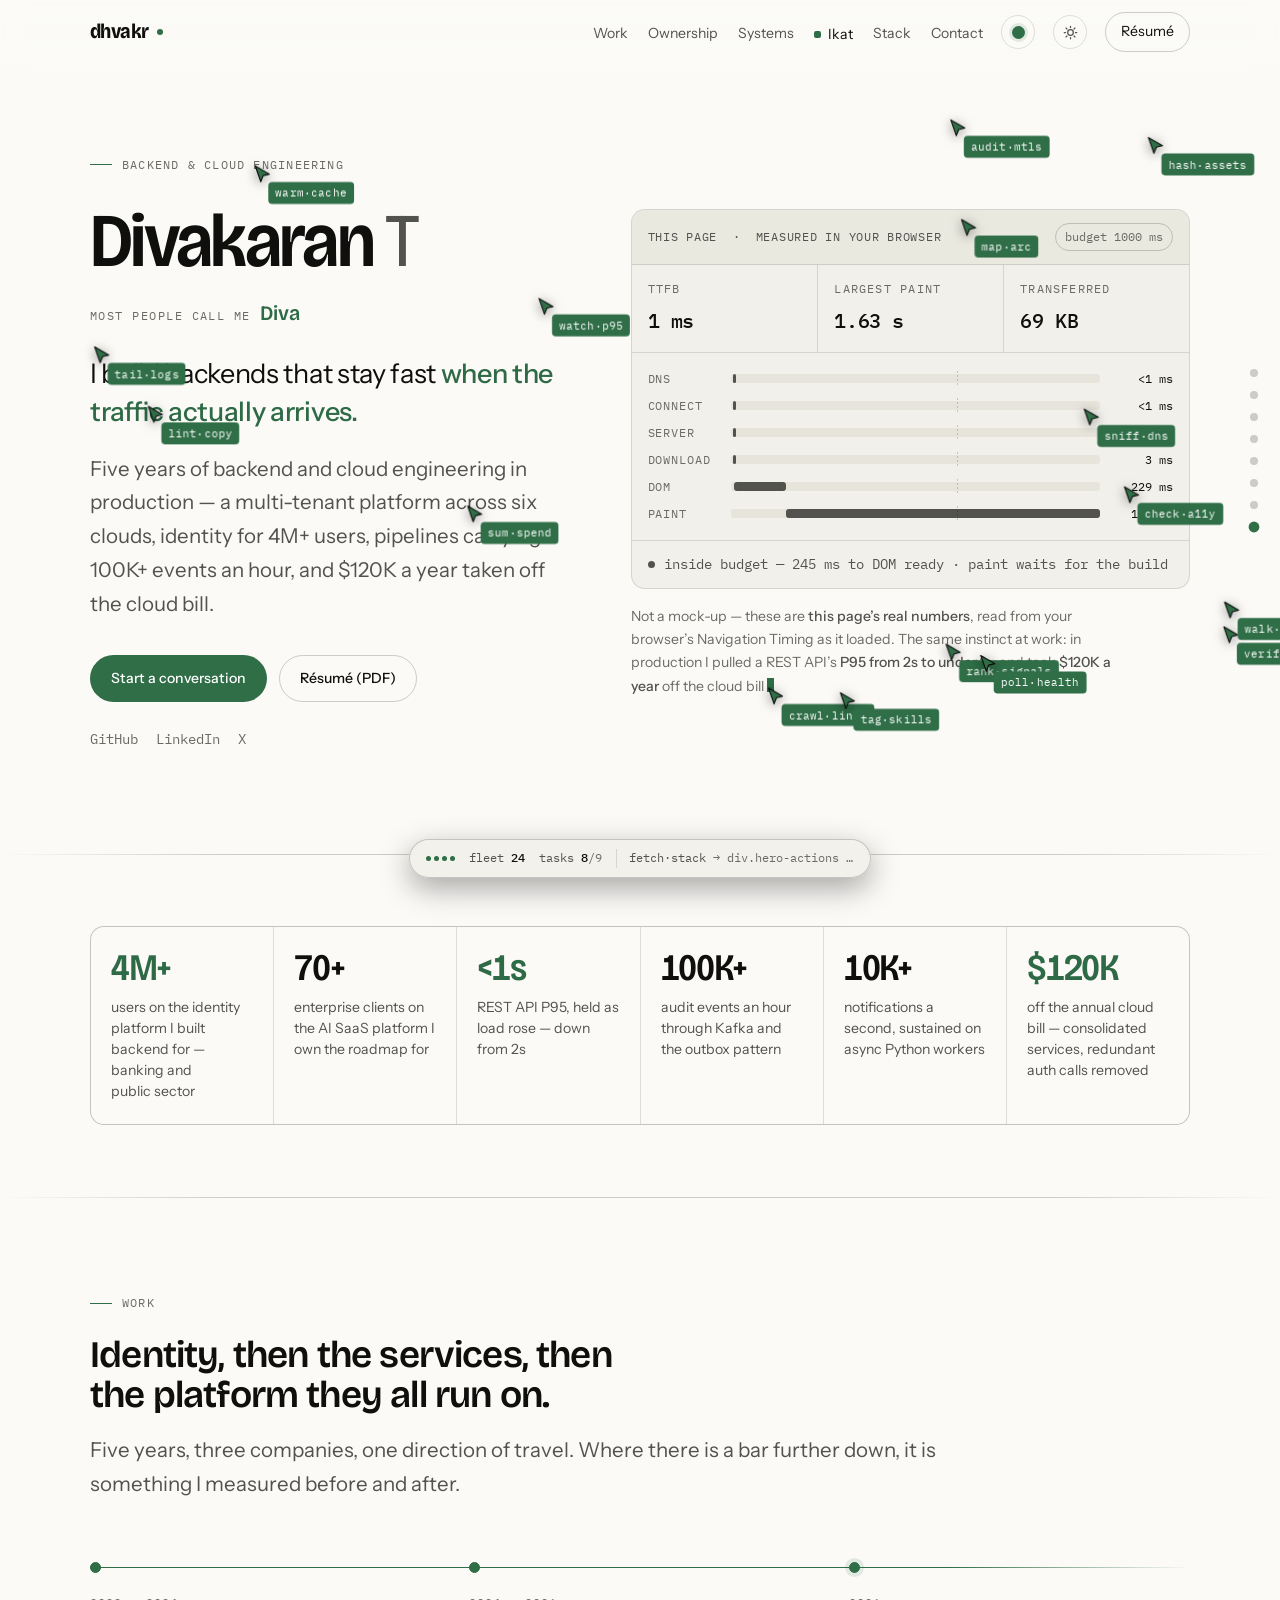
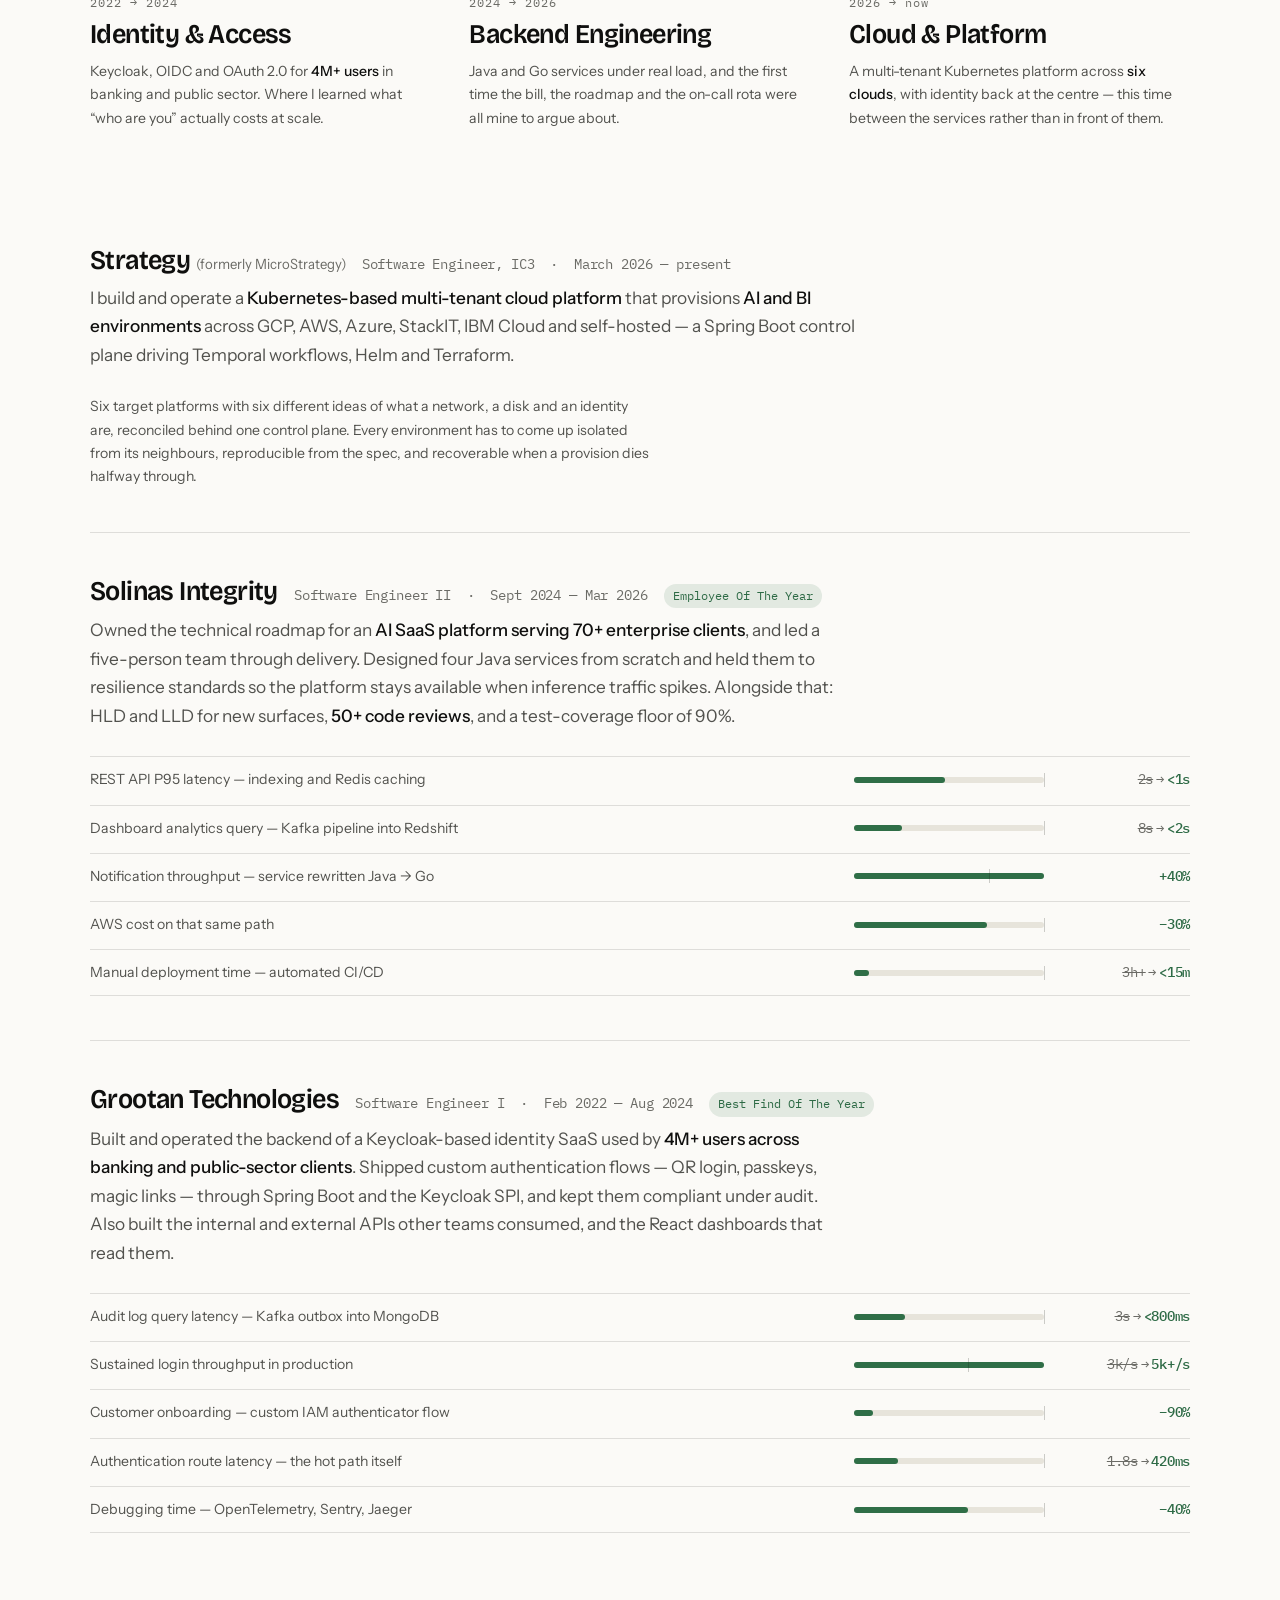
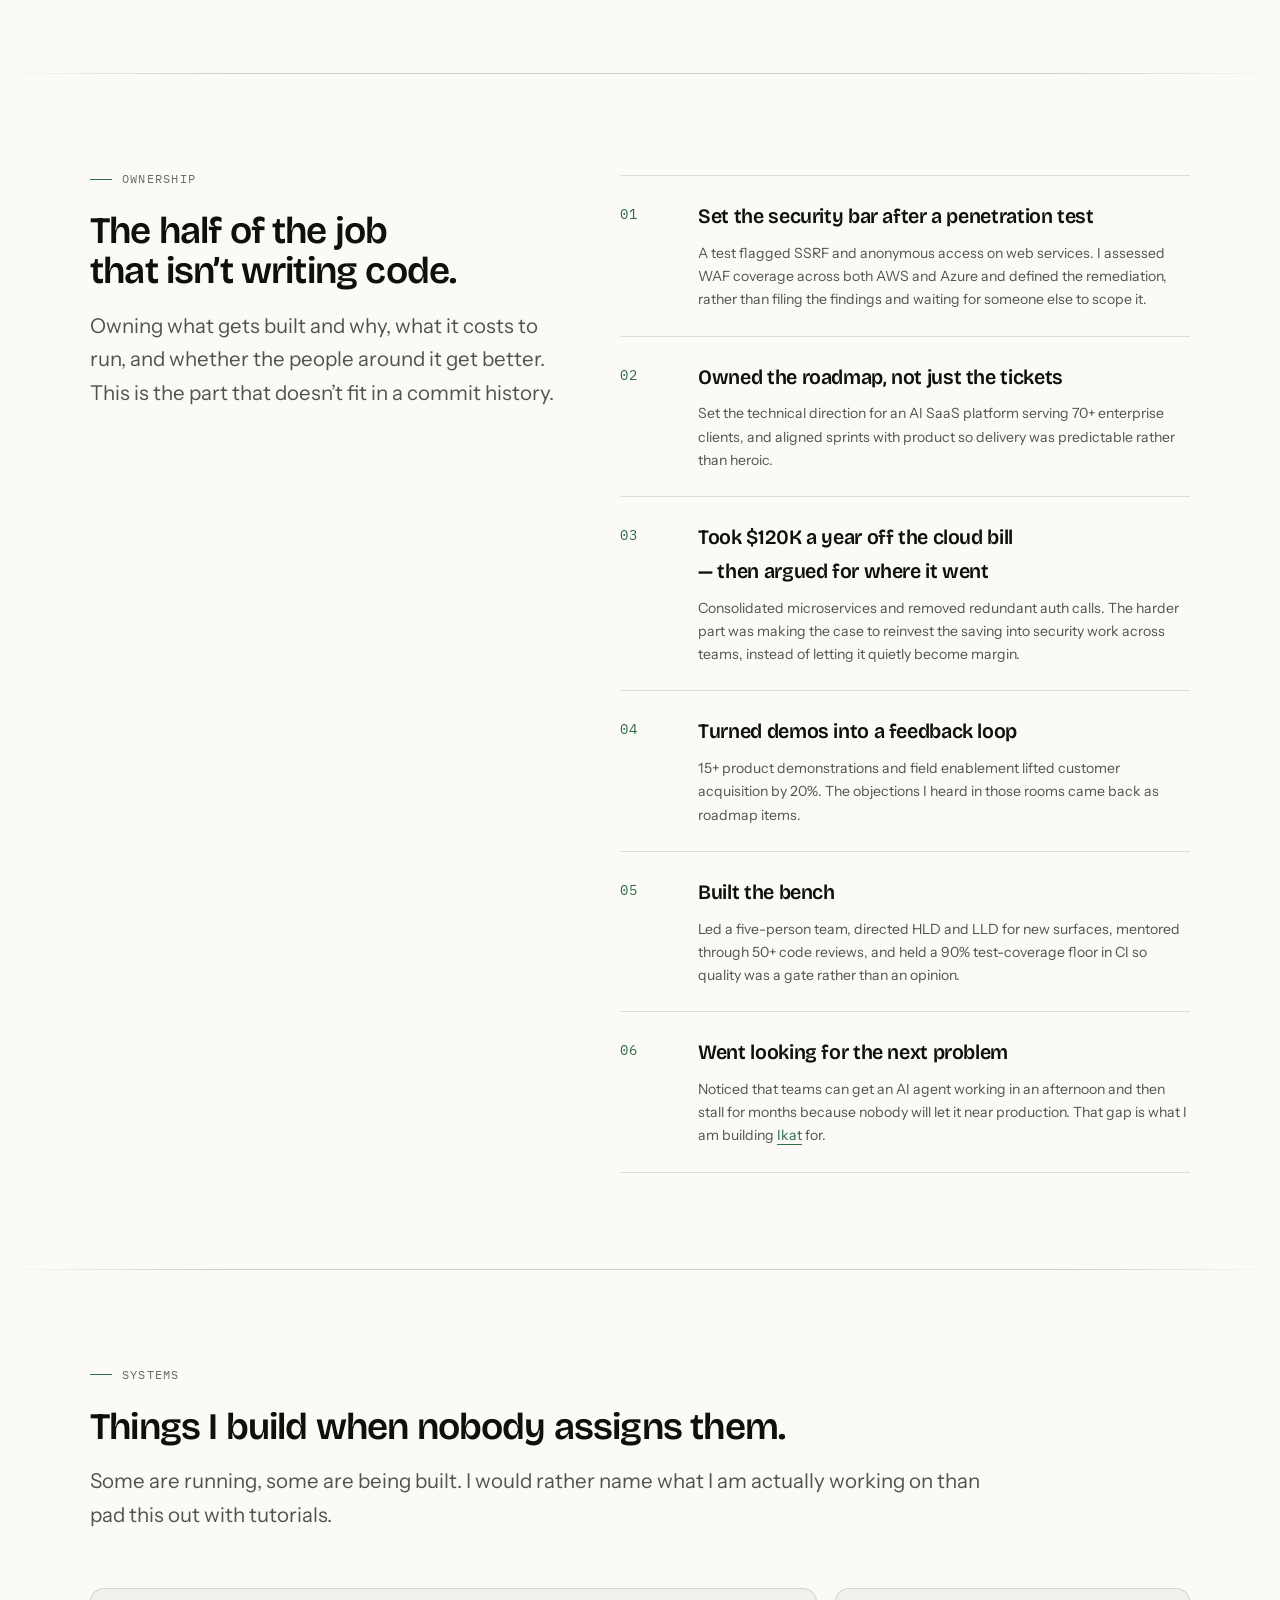
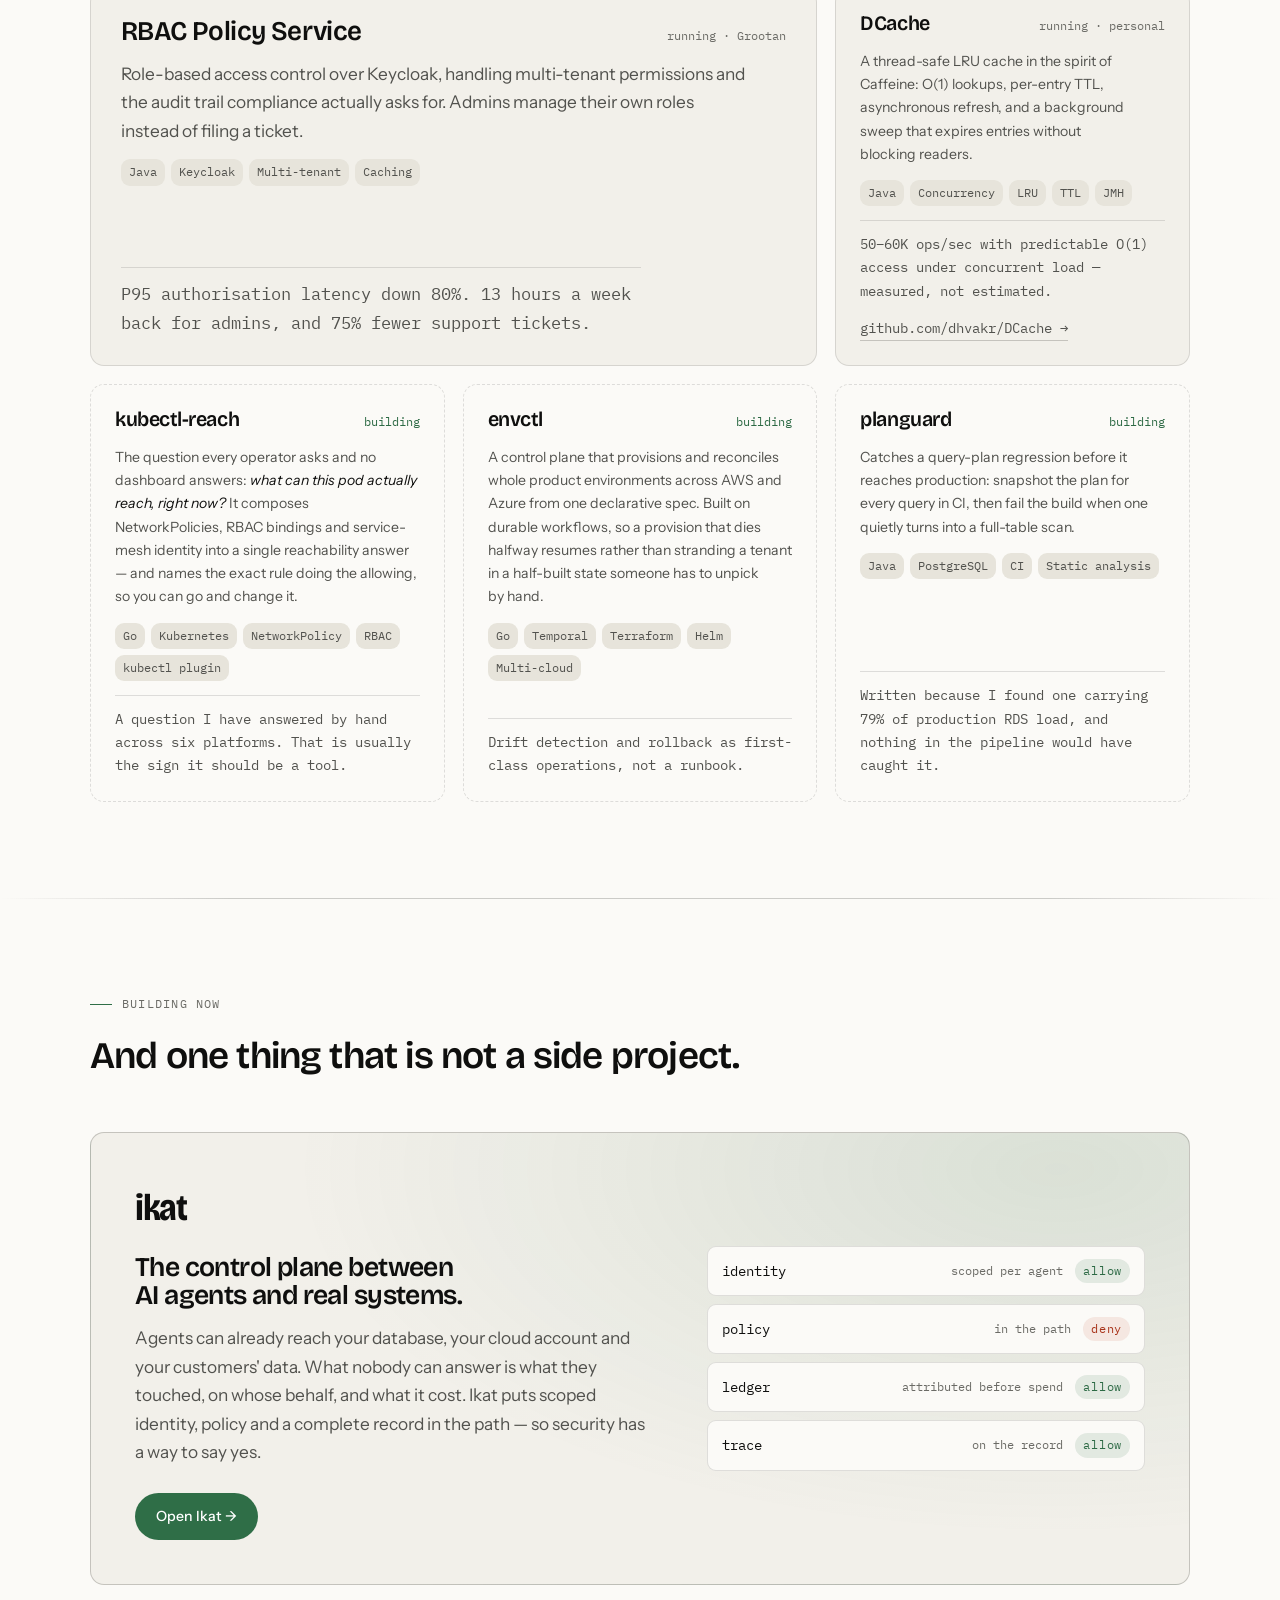
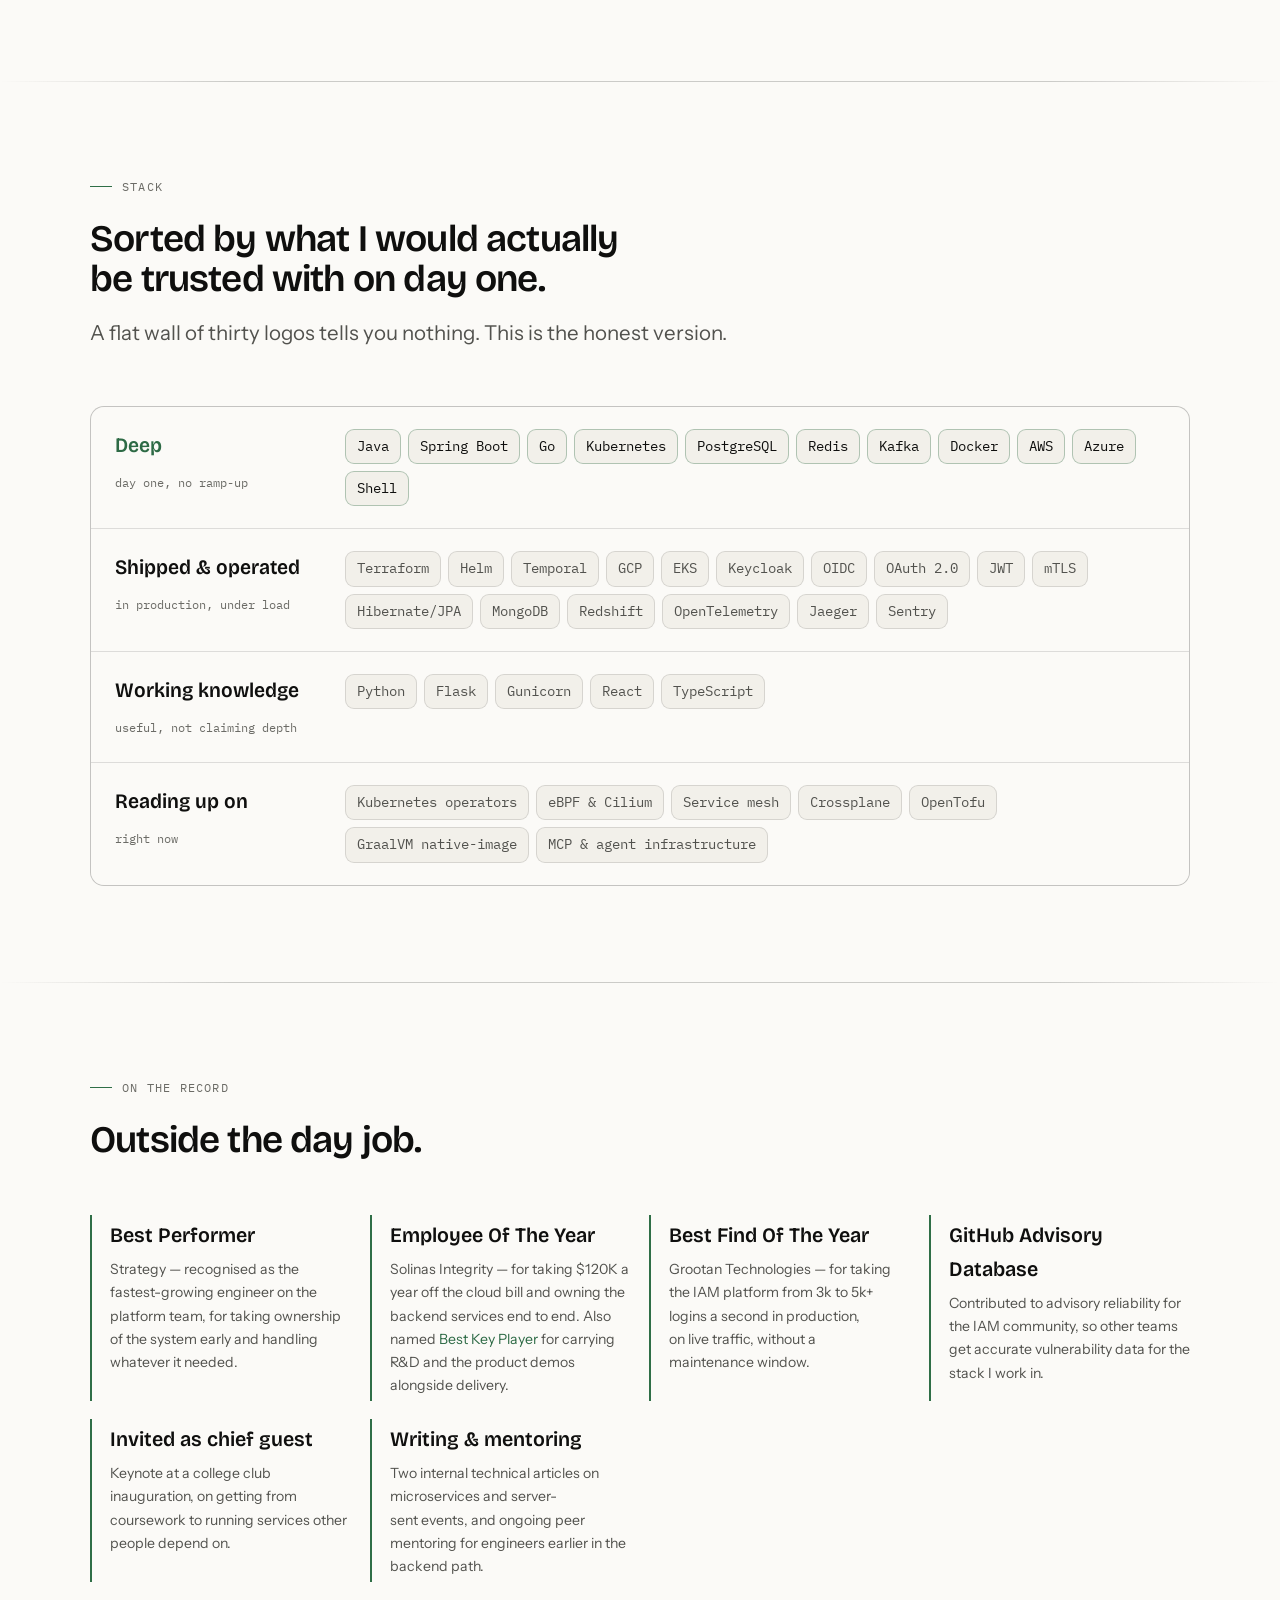
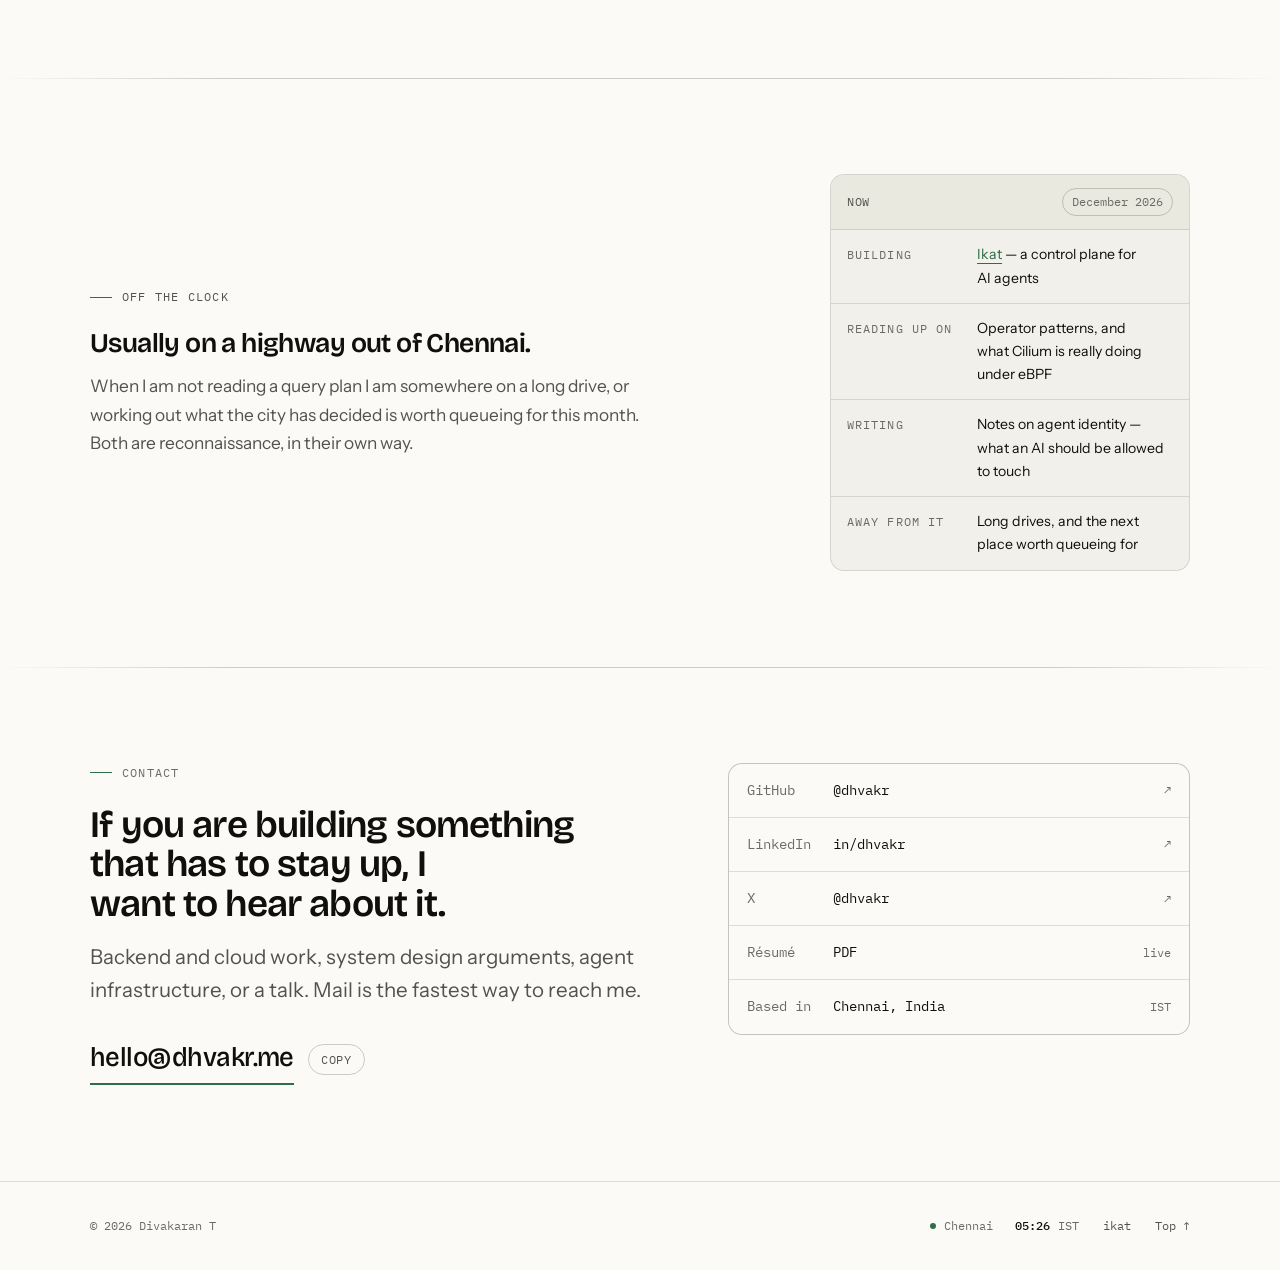
==== commit ce6e7d7f: "Quieter section dividers, drop the arc tagline, fix Permissions-Policy The divider between sections " ====
--- a/index.html
+++ b/index.html
@@ -26,7 +26,7 @@
 <link rel="preconnect" href="https://fonts.googleapis.com">
 <link rel="preconnect" href="https://fonts.gstatic.com" crossorigin>
 <link href="https://fonts.googleapis.com/css2?family=Bricolage+Grotesque:opsz,wdth,wght@12..96,75..200,400..800&family=IBM+Plex+Mono:wght@400;500;600&family=Instrument+Sans:wght@400;500;600&display=swap" rel="stylesheet">
-<link rel="stylesheet" href="/assets/css/style.css?v=18">
+<link rel="stylesheet" href="/assets/css/style.css?v=20">
 <script>
 /* Applied before first paint: a stored choice wins, otherwise the page
    keeps its dark default. Inline and tiny on purpose — a deferred script
@@ -214,7 +214,6 @@
             <span class="arc-desc">A multi-tenant Kubernetes platform across <strong>six clouds</strong>, with identity back at the centre &mdash; this time between the services rather than in front of them.</span>
           </li>
         </ol>
-        <p class="arc-tag">Each step needed the one before it. You cannot put Zero Trust between services until you have had to run those services at three in the morning.</p>
       </div>
 
       <div class="role reveal">
--- a/assets/css/style.css
+++ b/assets/css/style.css
@@ -339,19 +339,16 @@
 
 /* ============================ sections ============================ */
 
-section { padding-block: clamp(64px, 9vw, 120px); position: relative; }
-section + section { border-top: 1px solid var(--line); }
-/* The hairline between sections carries a short accent tick, aligned to the
-   content edge — the same mark the delta ledger uses for "where it started".
-   One motif, used everywhere, instead of ten identical rules. */
+section { padding-block: clamp(56px, 7.5vw, 104px); position: relative; }
+/* Sections are separated by a hairline that fades out at both ends rather
+   than a full-bleed rule. The eyebrow's own accent dash sits just below it,
+   so the divider itself carries no accent — one green mark per section. */
 section + section::before {
   content: "";
   position: absolute;
-  top: -1px;
+  top: 0; left: 0; right: 0;
   height: 1px;
-  width: 28px;
-  left: max(var(--gut), calc((100% - var(--wrap)) / 2 + var(--gut)));
-  background: var(--sig-graph);
+  background: linear-gradient(90deg, transparent, var(--line-2) 18%, var(--line-2) 82%, transparent);
 }
 
 .sec-head { margin-bottom: clamp(34px, 5vw, 56px); }
@@ -1274,15 +1271,6 @@
 }
 .arc-desc strong { color: var(--fg); font-weight: 500; }
 
-.arc-tag {
-  margin-top: clamp(26px, 3.5vw, 40px);
-  padding-top: 20px;
-  border-top: 1px solid var(--line);
-  font-size: var(--step-1);
-  color: var(--fg-2);
-  max-width: 62ch;
-  text-wrap: pretty;
-}
 
 @media (max-width: 820px) {
   .arc-steps { grid-template-columns: 1fr; gap: 26px; }
@@ -1642,7 +1630,9 @@
   color: var(--fg-2); white-space: nowrap; opacity: 0; pointer-events: none;
   transition: opacity .18s ease, transform .18s ease;
 }
-.rail a:hover span, .rail a.on span { opacity: 1; transform: translateY(-50%); }
+/* labels on hover only — a standing label floats over content and clips at
+   narrow widths; the active dot already says where you are */
+.rail a:hover span, .rail a:focus-visible span { opacity: 1; transform: translateY(-50%); }
 
 .menu-btn {
   display: none; width: 34px; height: 34px; flex: none;
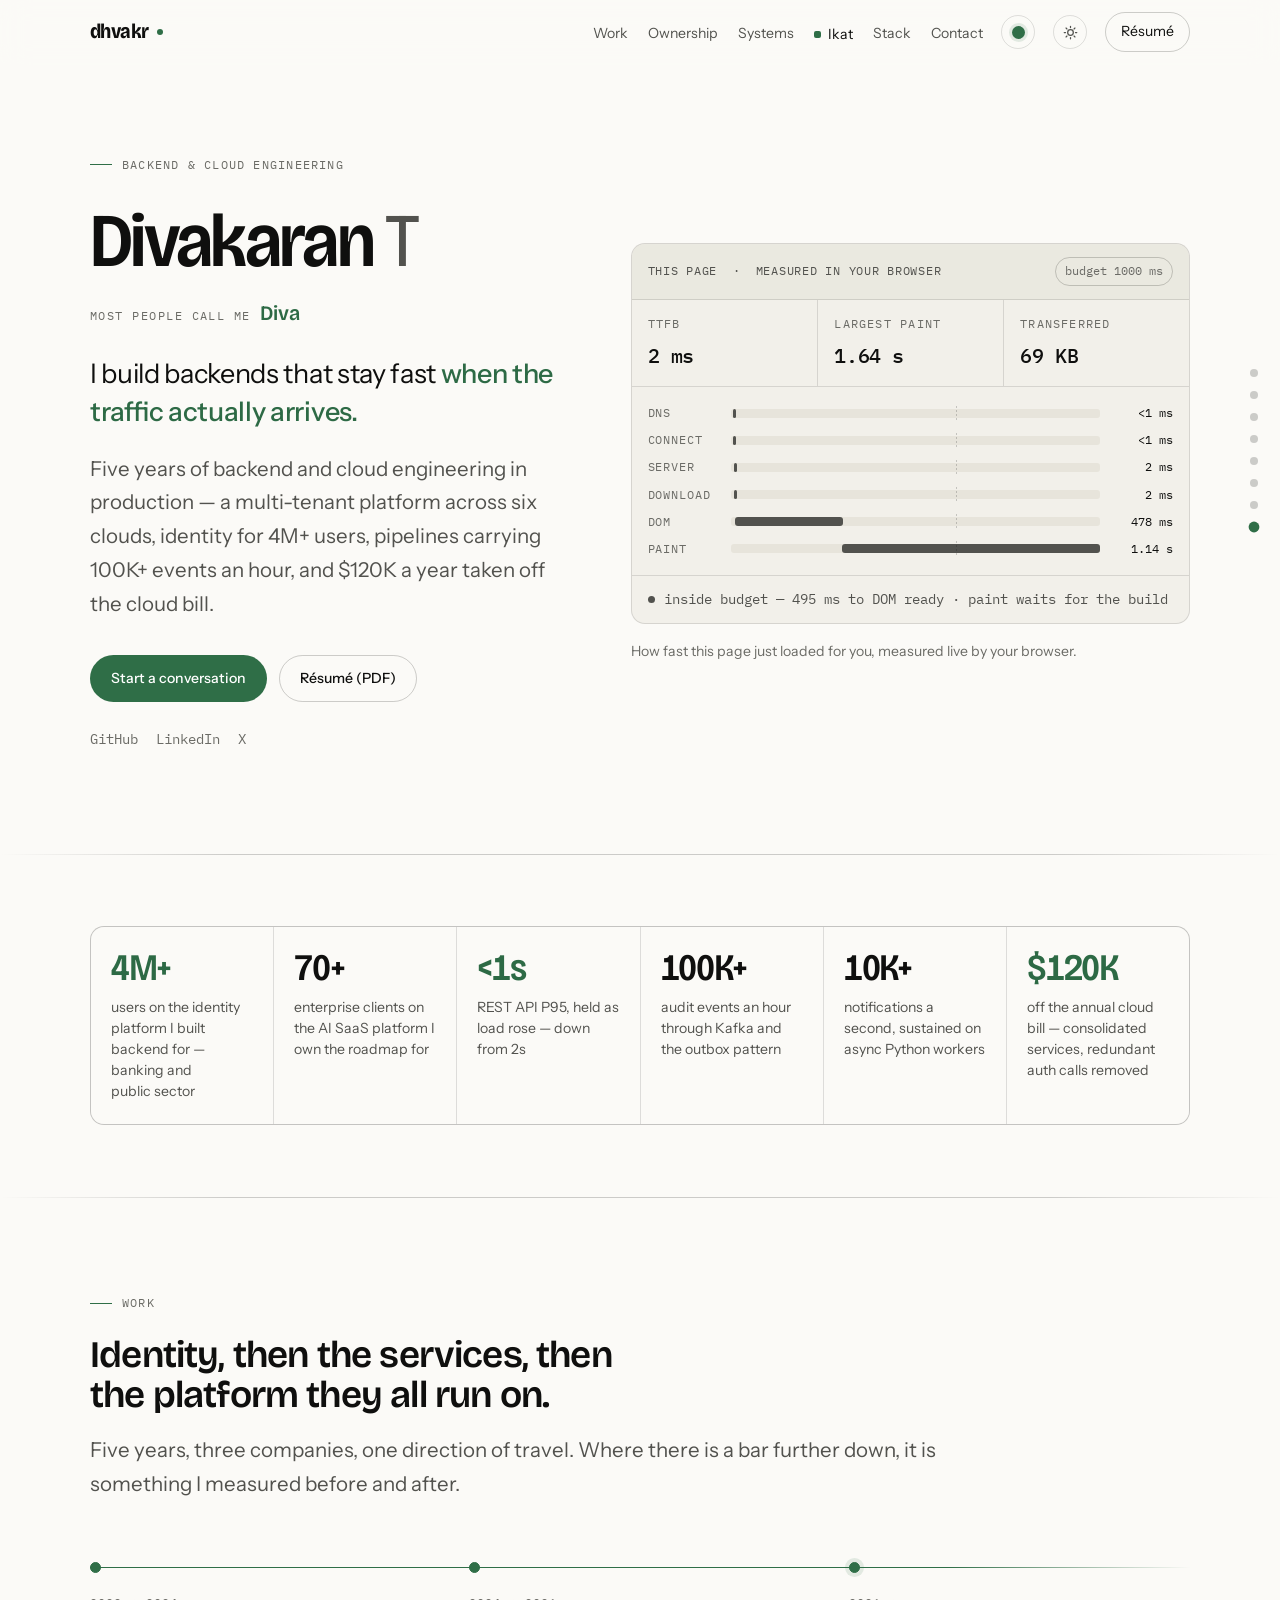
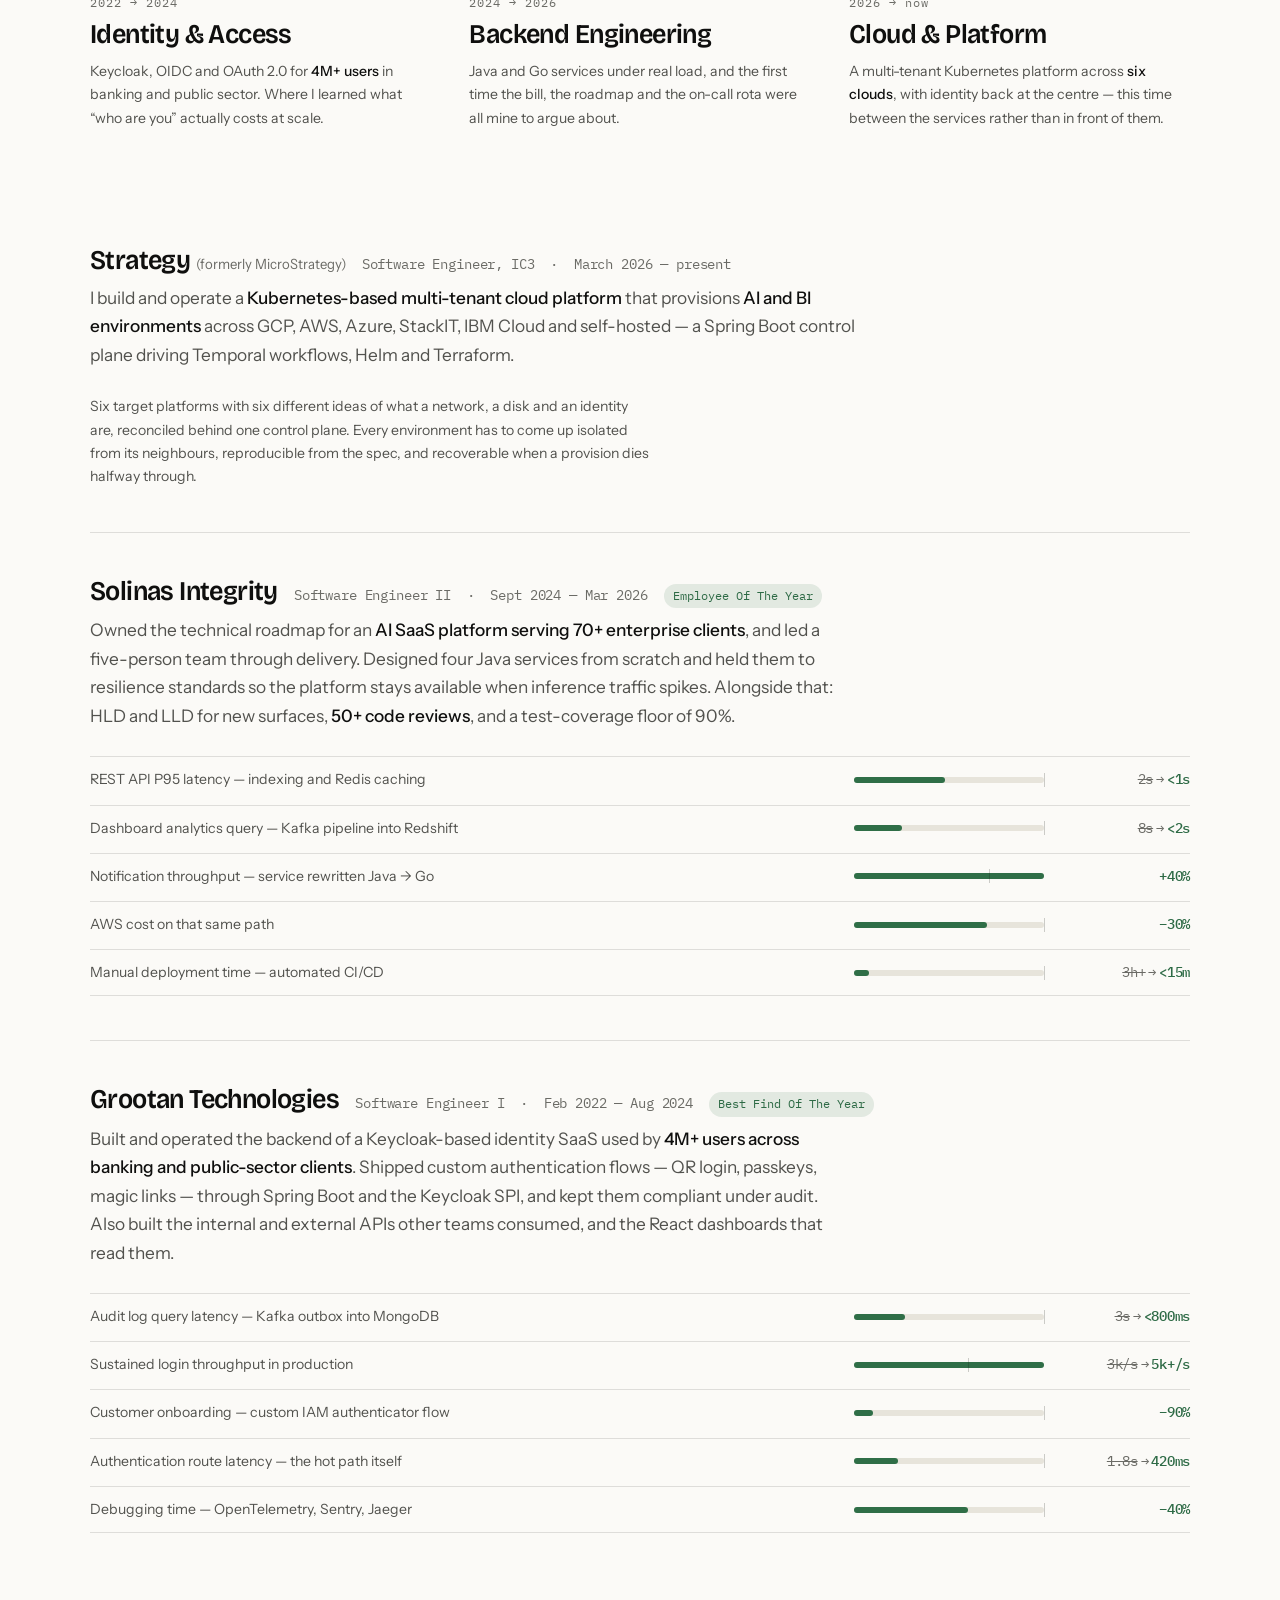
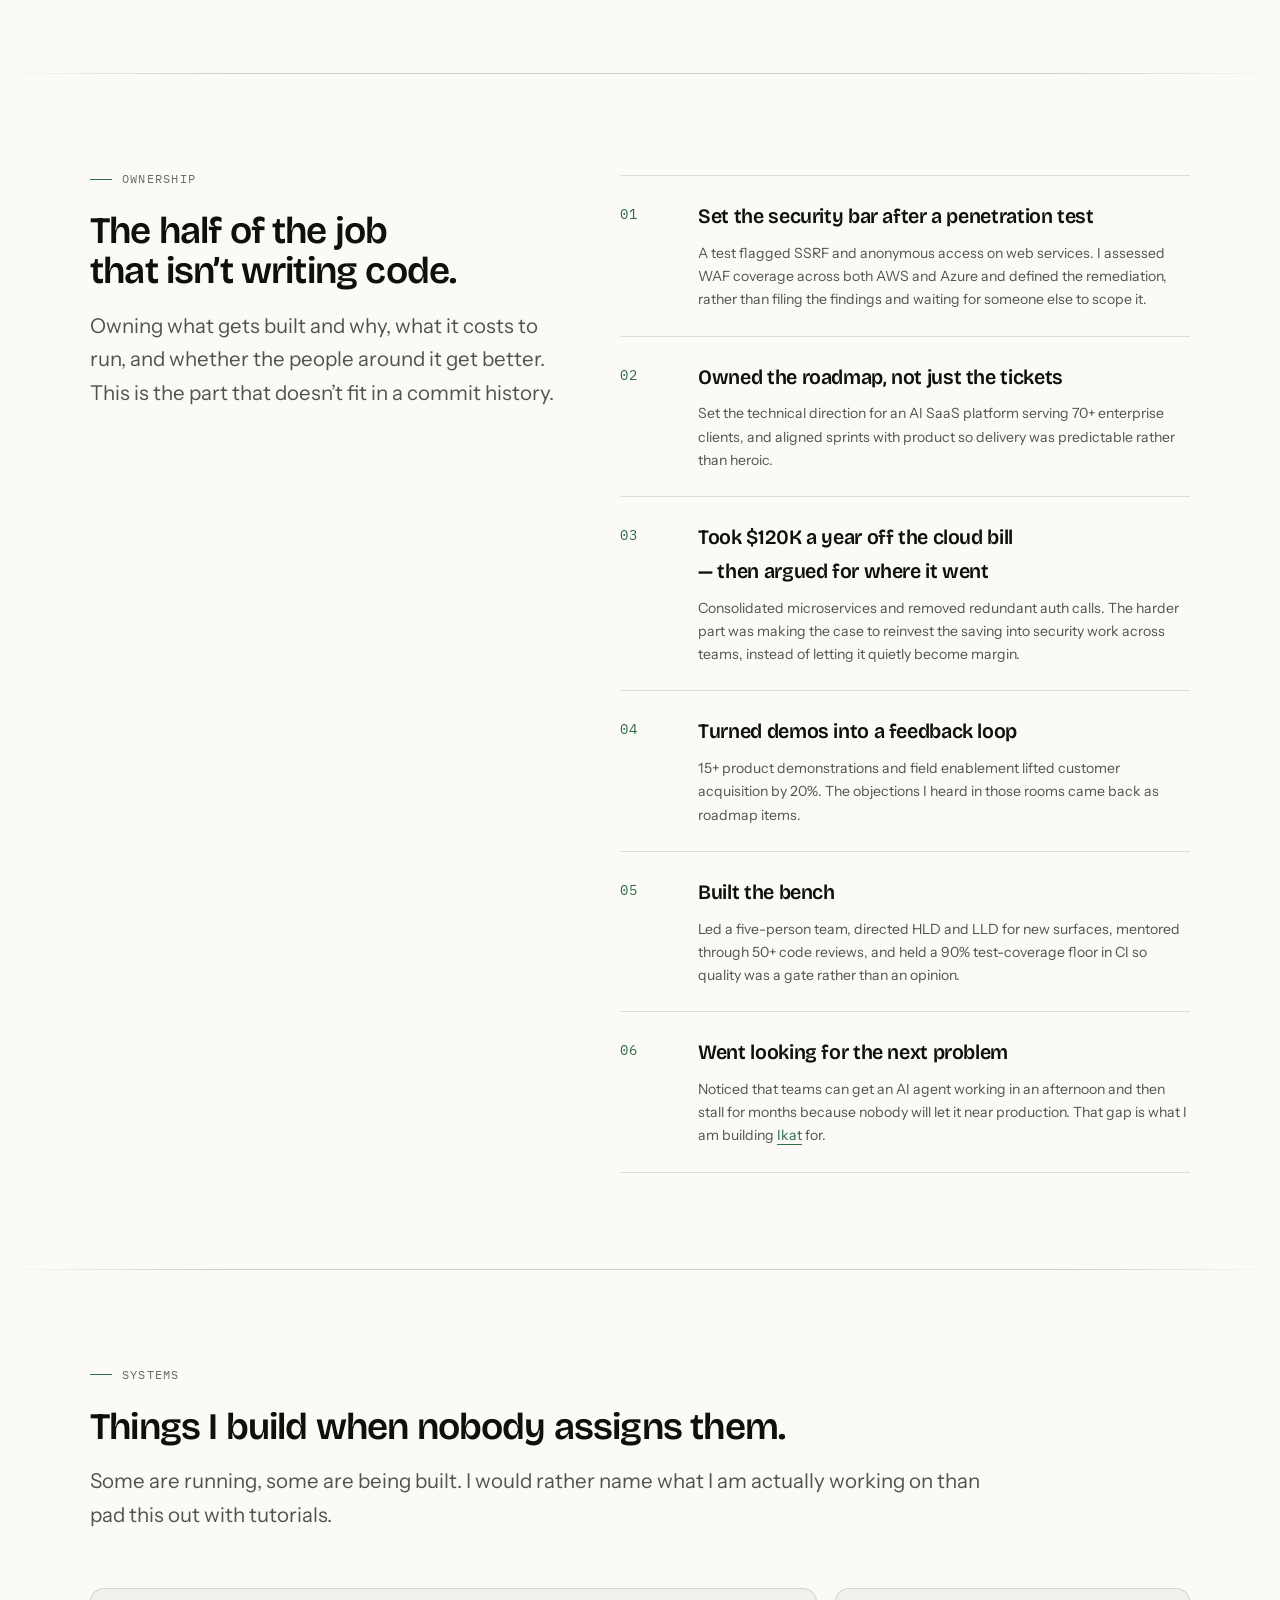
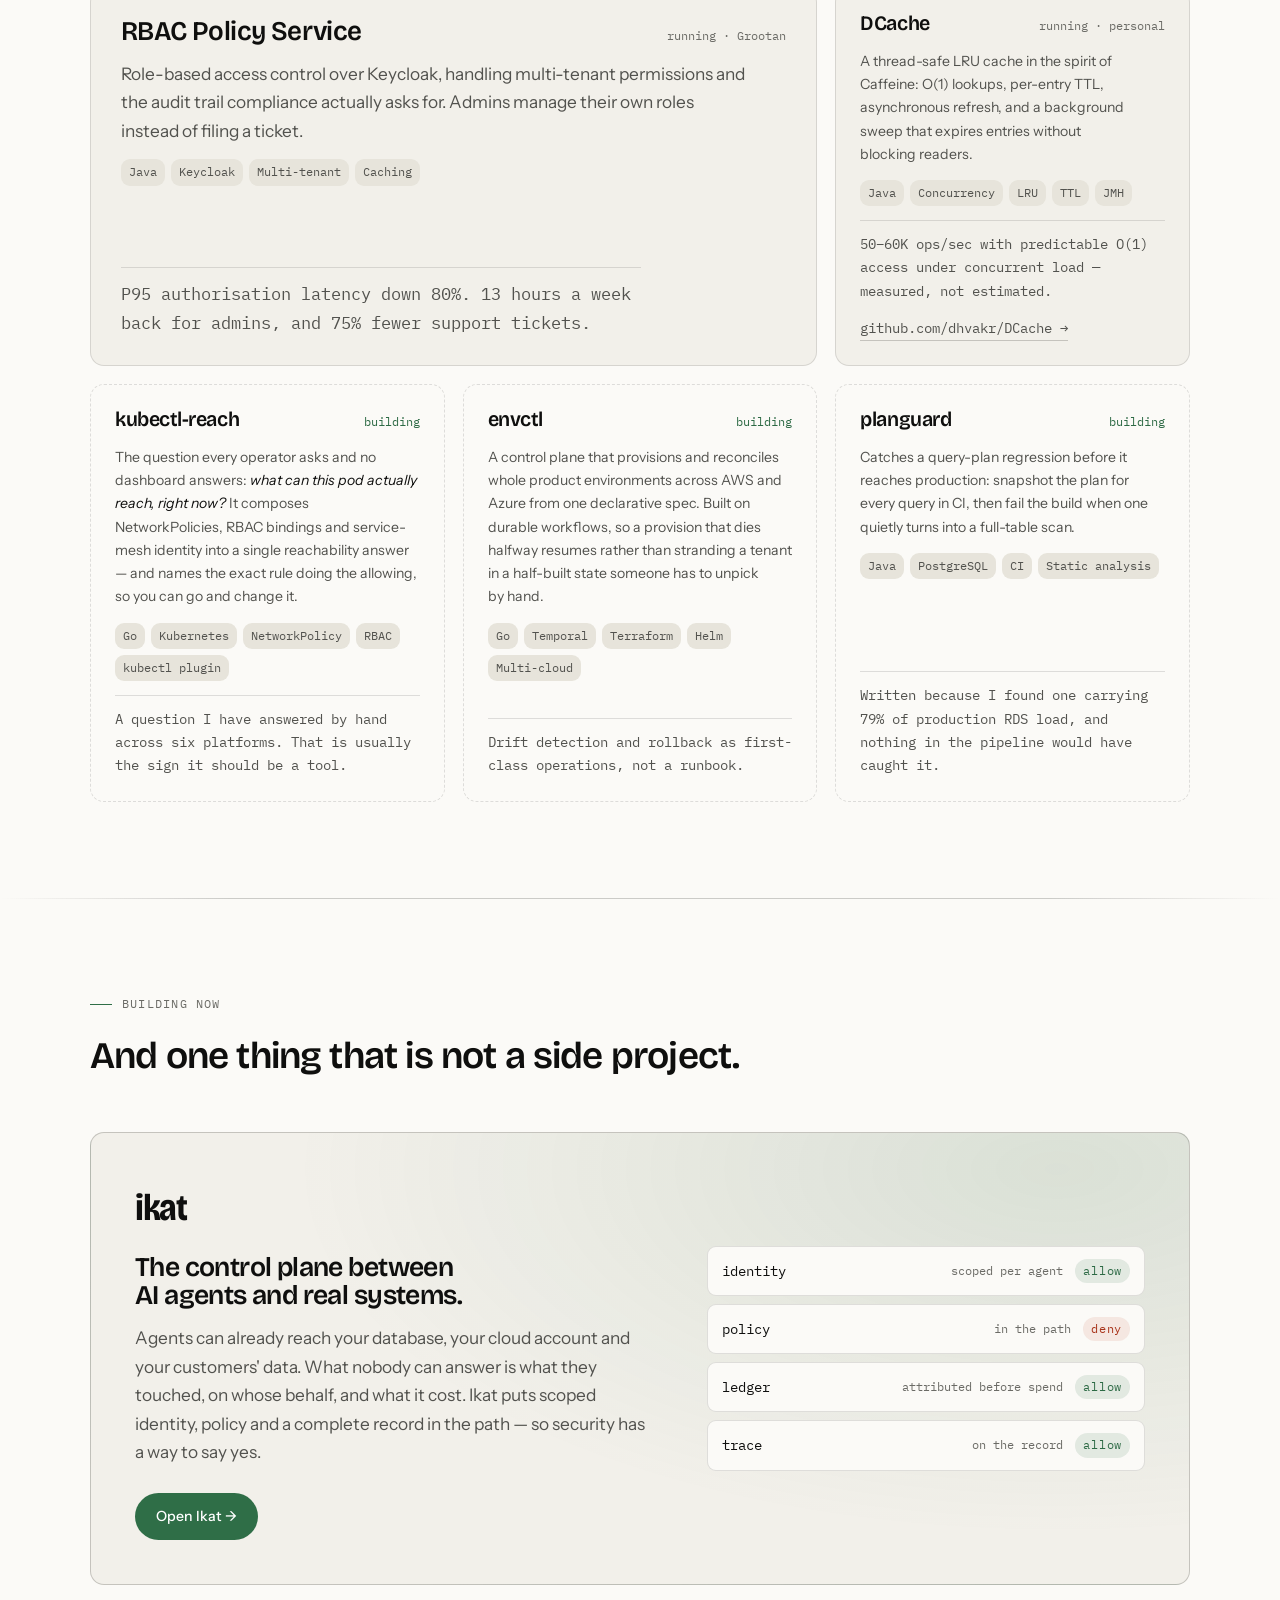
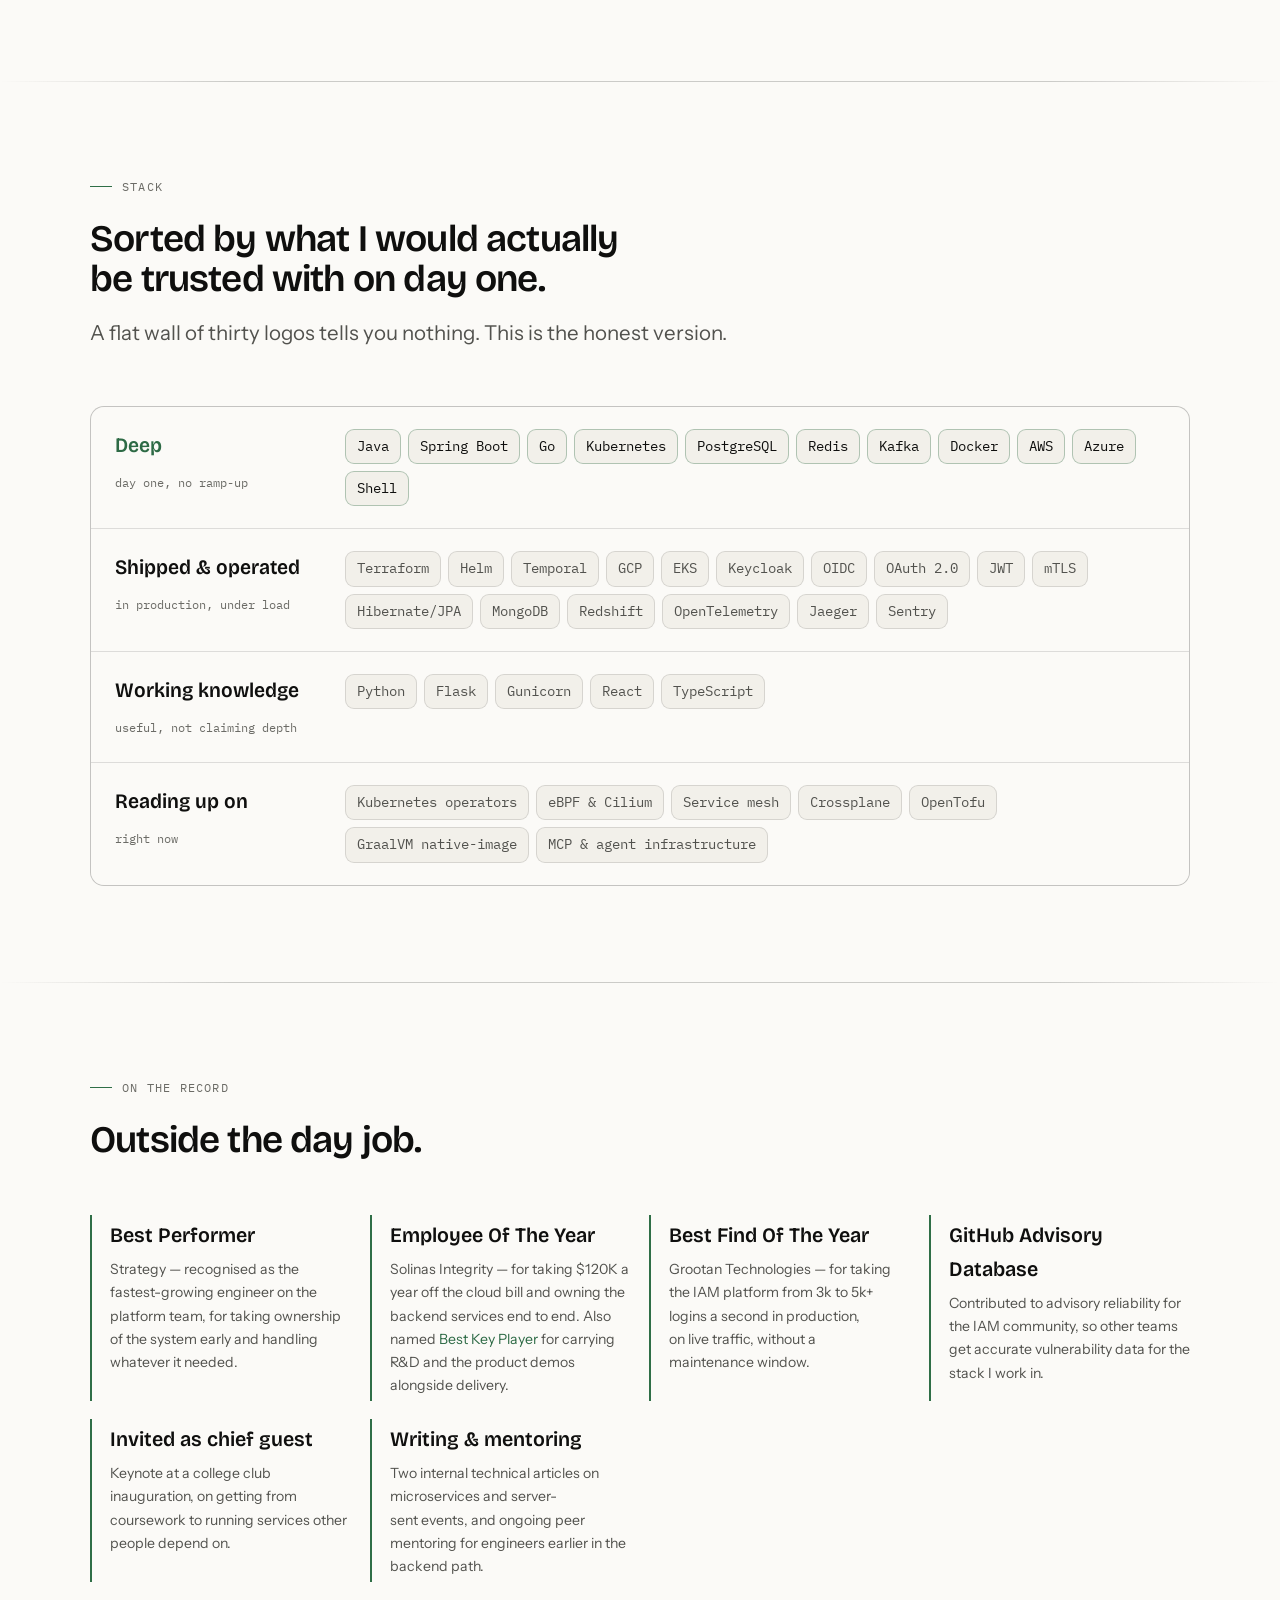
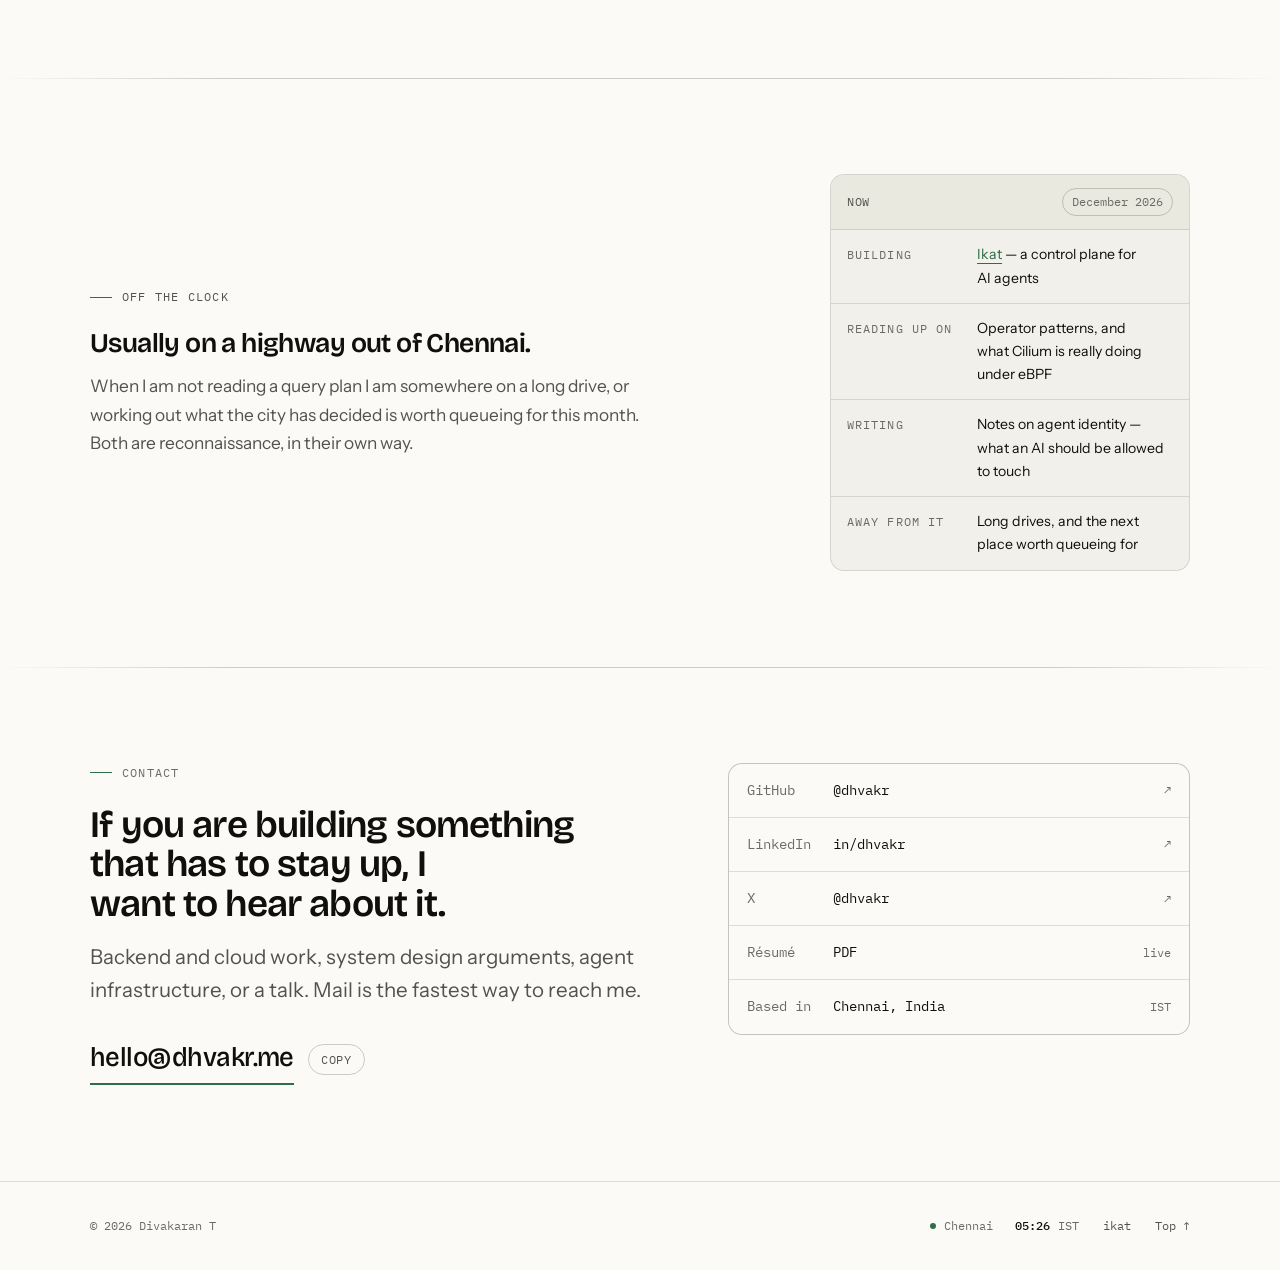
==== commit c8868f85: "Panel caption: one plain line on what the numbers are The caption ran two sentences and closed on pr" ====
--- a/index.html
+++ b/index.html
@@ -161,7 +161,7 @@
               <span class="txt" id="p-note-txt">measuring</span>
             </div>
           </figure>
-          <p class="panel-cap" id="panel-cap">Not a mock-up &mdash; these are <b>this page’s real numbers</b>, read from your browser’s Navigation Timing as it loaded. The same instinct at work: in production I pulled a REST API’s <b>P95 from 2s to under 1s</b>, and took <b>$120K a year</b> off the cloud bill it ran on.</p>
+          <p class="panel-cap" id="panel-cap">How fast this page just loaded for you, measured live by your browser.</p>
         </div>
       </div>
     </div>
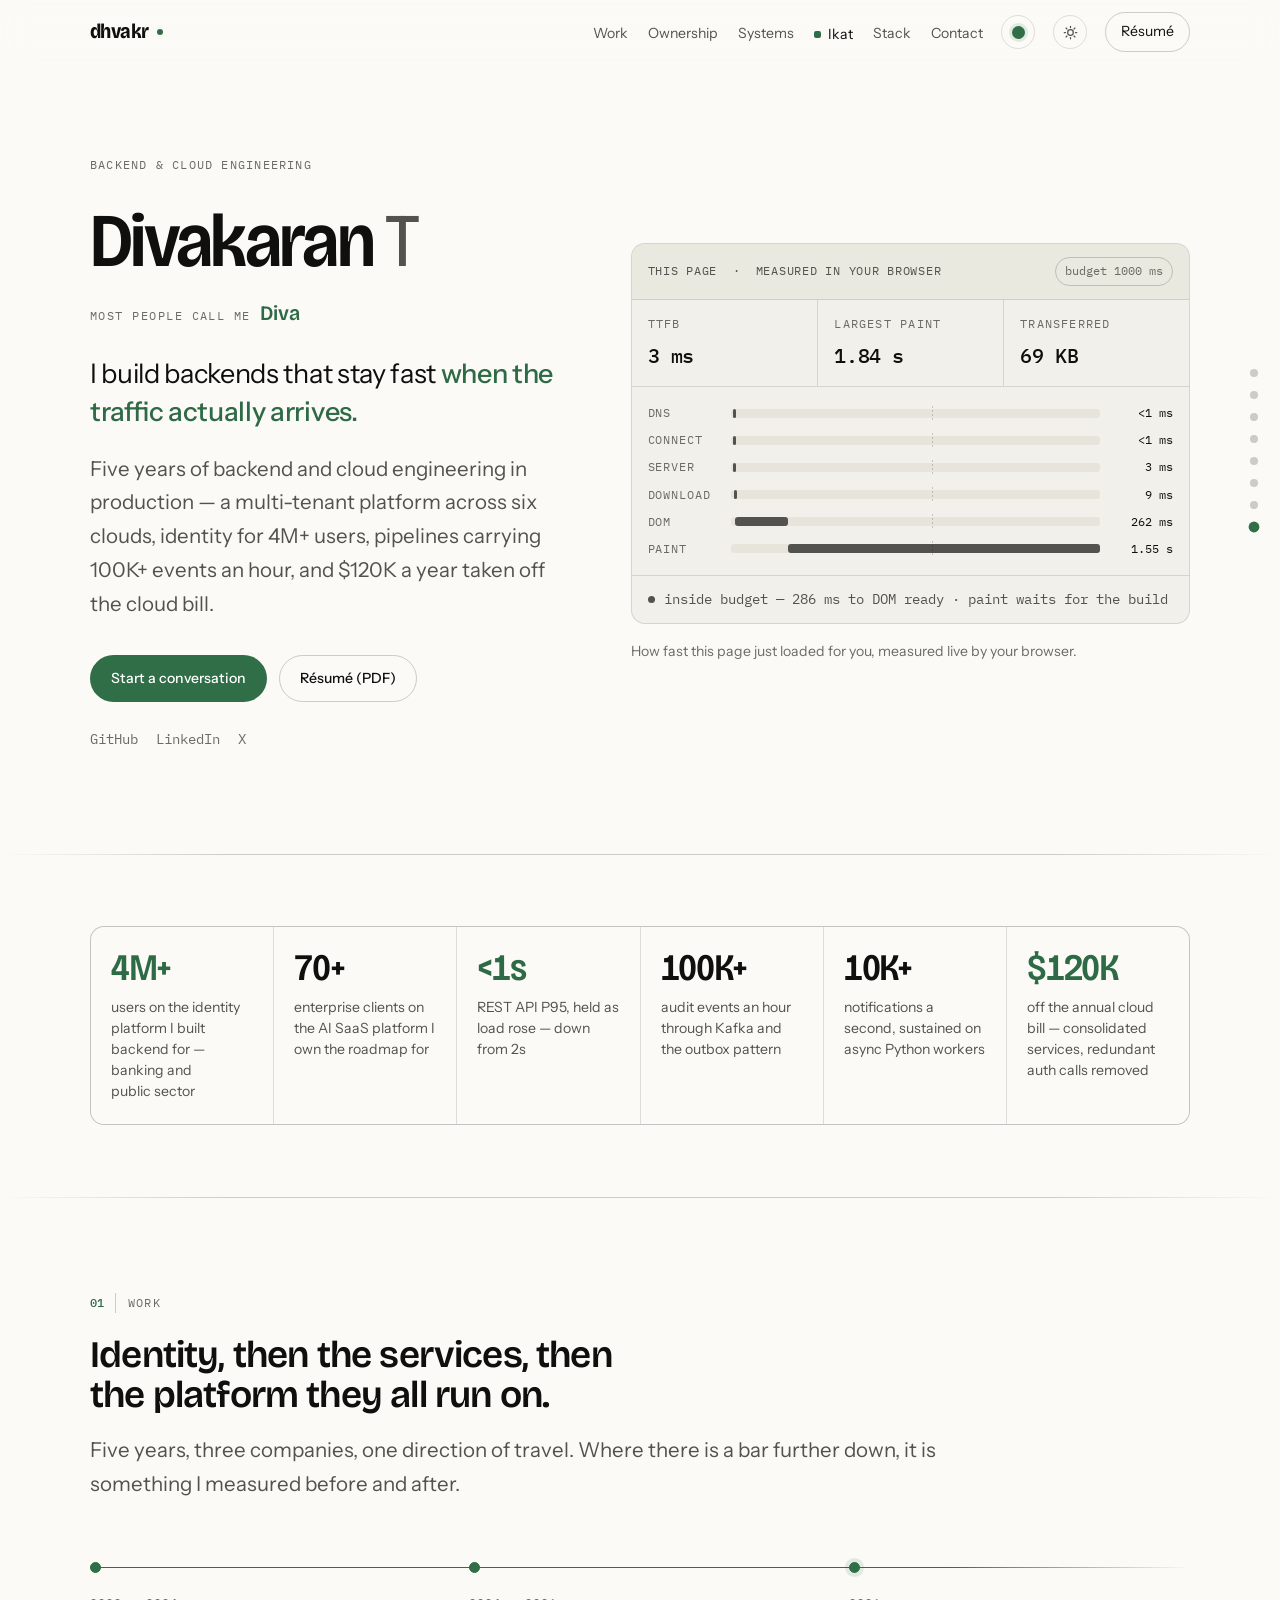
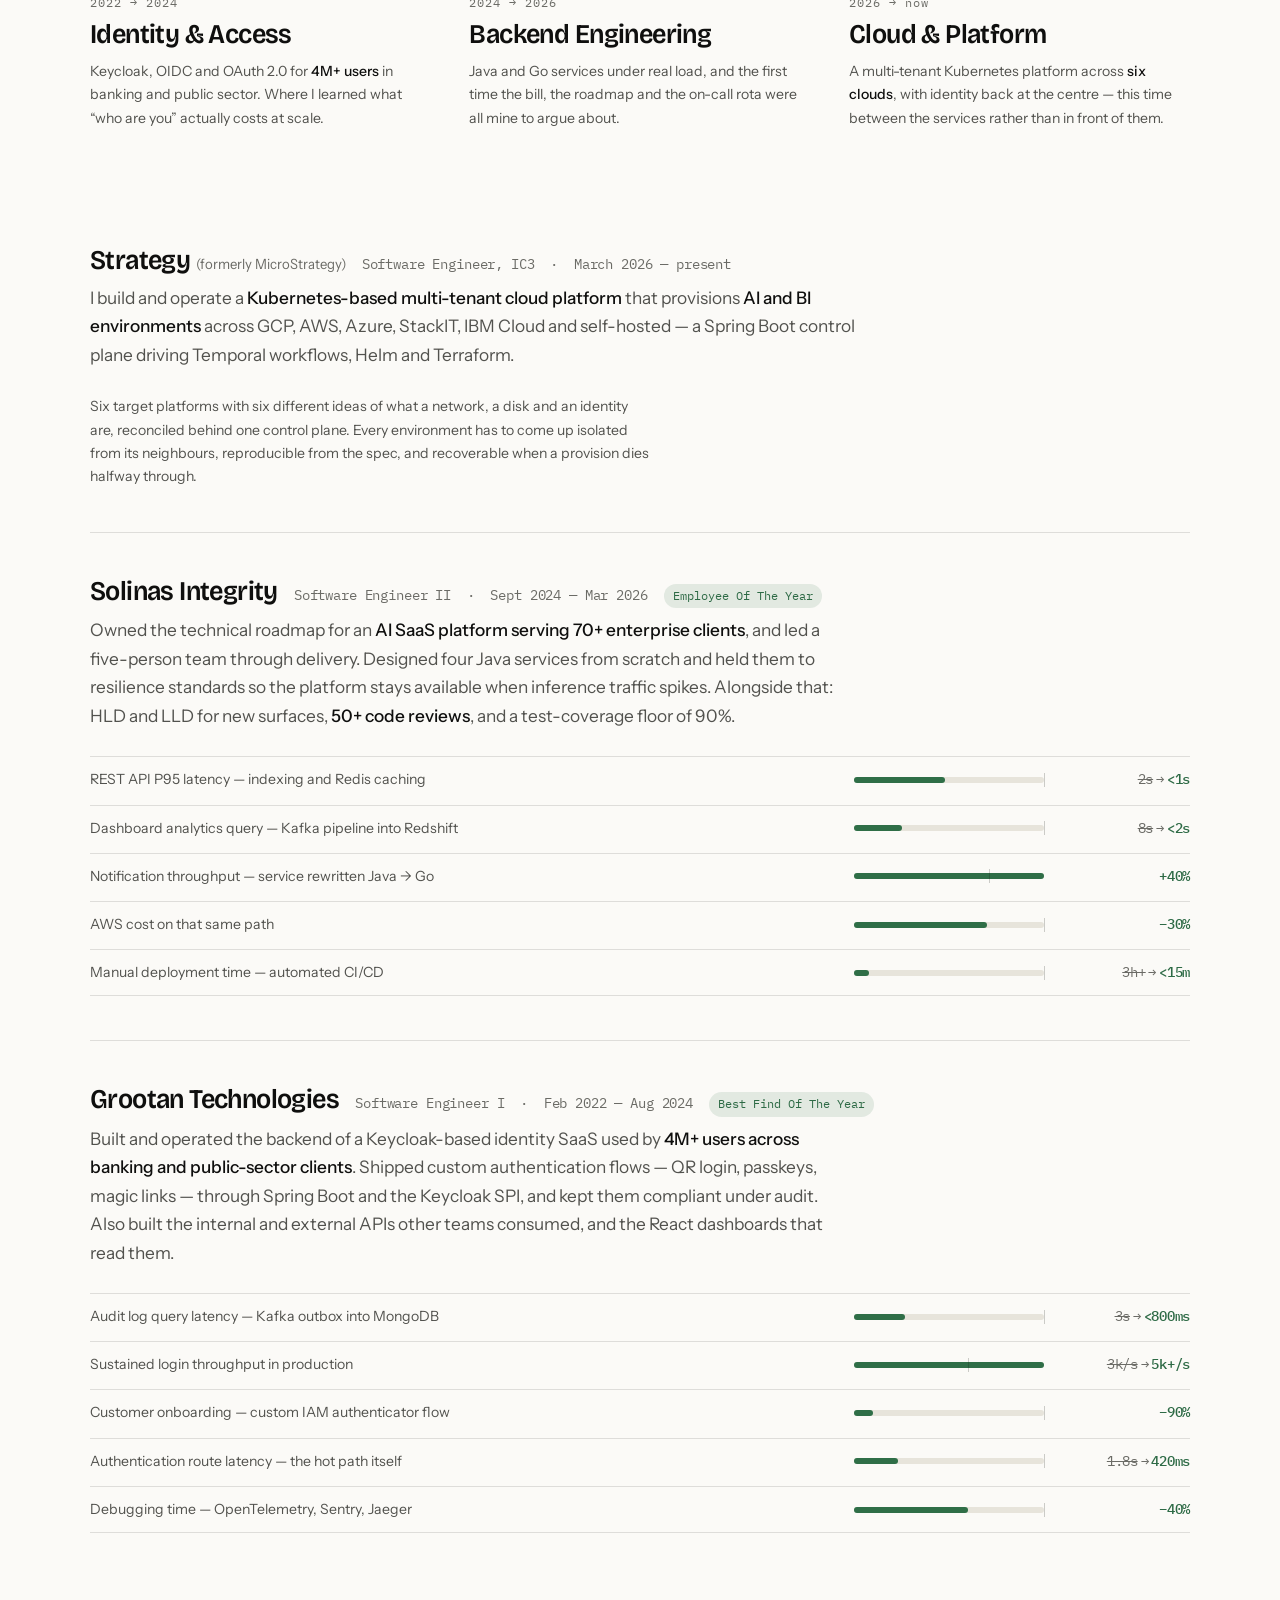
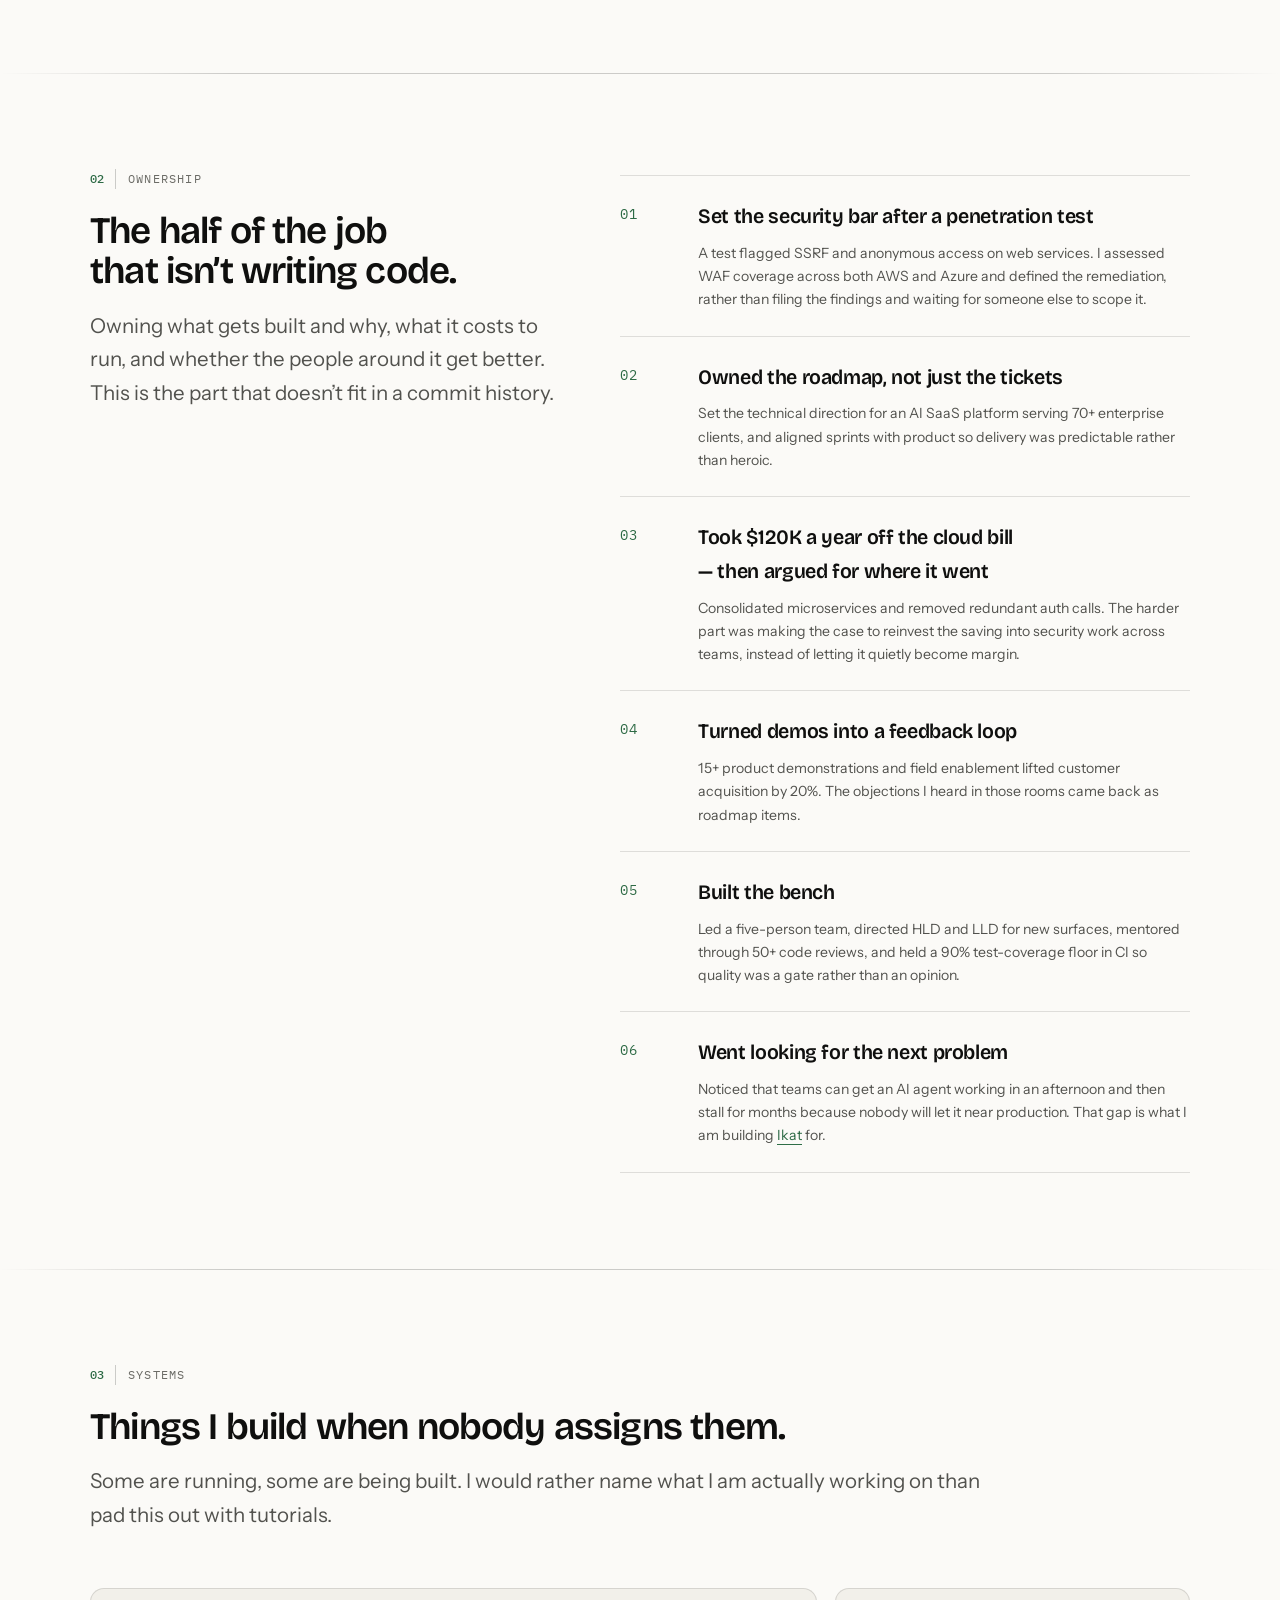
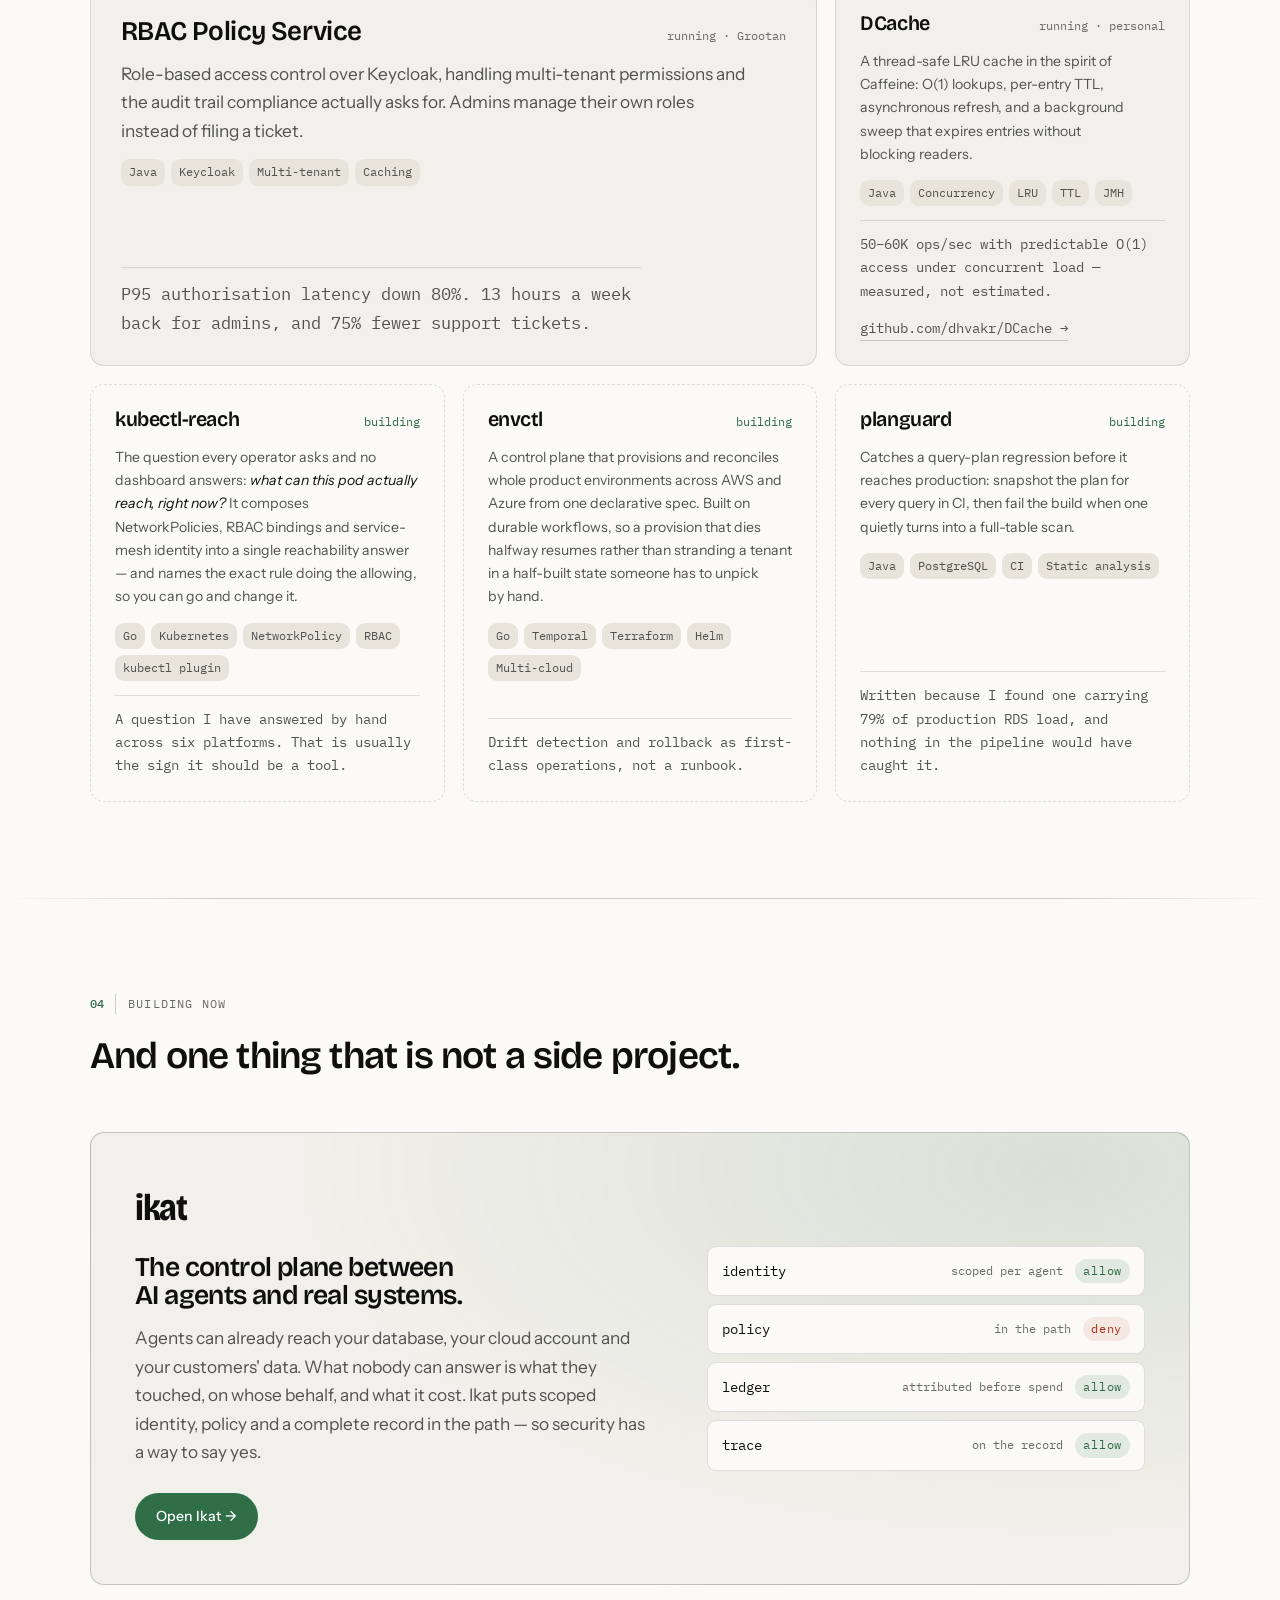
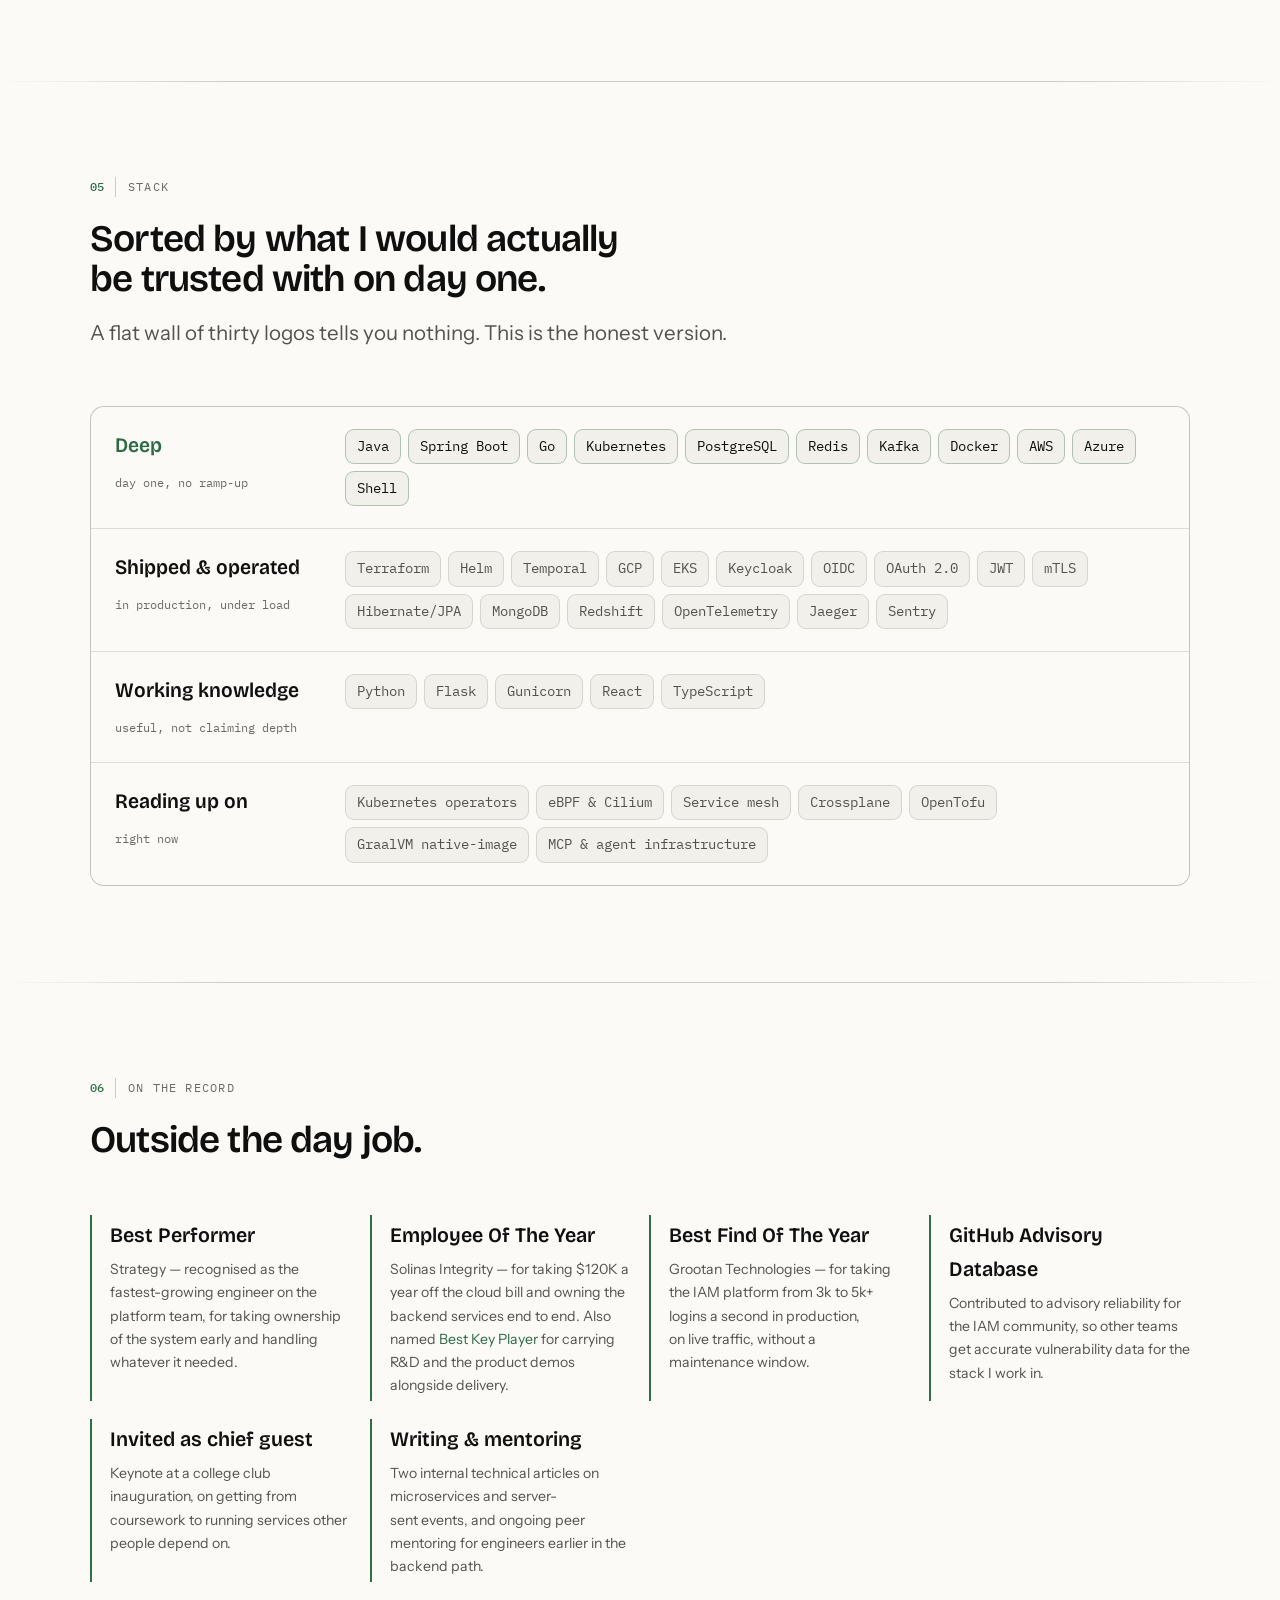
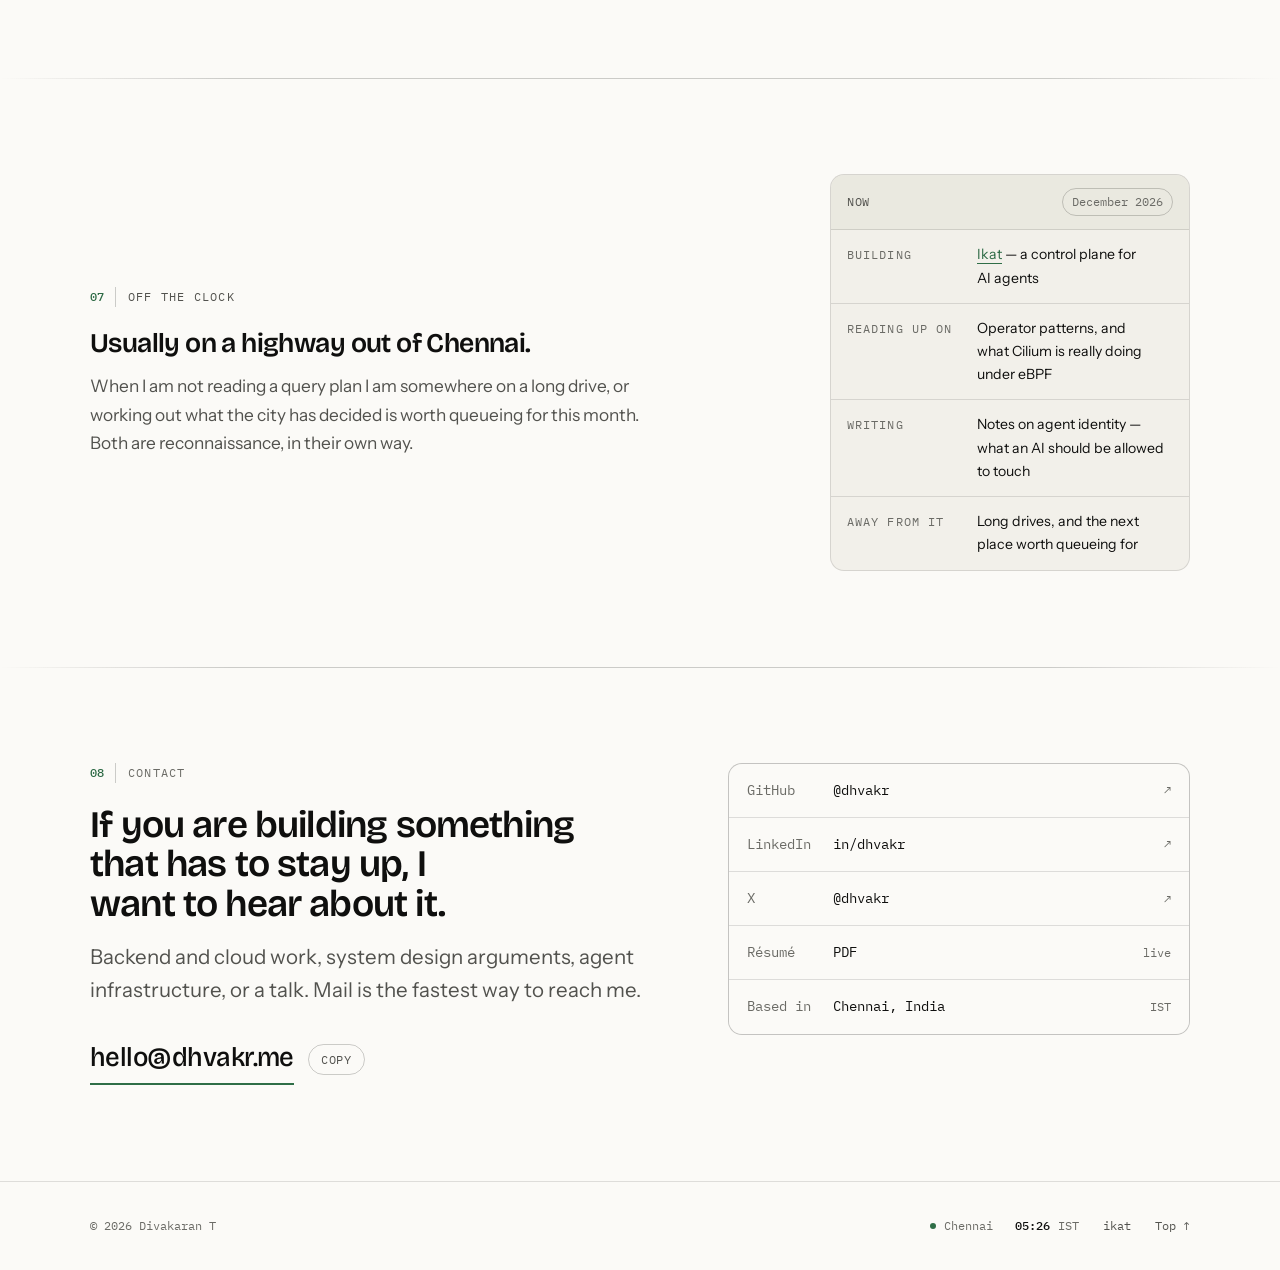
==== commit fc8dc954: "Number the sections instead of dashing them The short green dash beside each section label was the s" ====
--- a/index.html
+++ b/index.html
@@ -26,7 +26,7 @@
 <link rel="preconnect" href="https://fonts.googleapis.com">
 <link rel="preconnect" href="https://fonts.gstatic.com" crossorigin>
 <link href="https://fonts.googleapis.com/css2?family=Bricolage+Grotesque:opsz,wdth,wght@12..96,75..200,400..800&family=IBM+Plex+Mono:wght@400;500;600&family=Instrument+Sans:wght@400;500;600&display=swap" rel="stylesheet">
-<link rel="stylesheet" href="/assets/css/style.css?v=20">
+<link rel="stylesheet" href="/assets/css/style.css?v=21">
 <script>
 /* Applied before first paint: a stored choice wins, otherwise the page
    keeps its dark default. Inline and tiny on purpose — a deferred script
@@ -66,9 +66,11 @@
     <a href="#work"><i>01</i>Work</a>
     <a href="#ownership"><i>02</i>Ownership</a>
     <a href="#systems"><i>03</i>Systems</a>
-    <a href="#stack"><i>04</i>Stack</a>
-    <a href="#signals"><i>05</i>Signals</a>
-    <a href="#contact"><i>06</i>Contact</a>
+    <a href="#ikat-sec"><i>04</i>Building now</a>
+    <a href="#stack"><i>05</i>Stack</a>
+    <a href="#signals"><i>06</i>On the record</a>
+    <a href="#now"><i>07</i>Off the clock</a>
+    <a href="#contact"><i>08</i>Contact</a>
     <a class="menu-ikat" href="/ikat/"><i>&rarr;</i>Ikat</a>
   </nav>
   <div class="menu-foot">
--- a/assets/css/style.css
+++ b/assets/css/style.css
@@ -210,13 +210,19 @@
   gap: 10px;
   margin-bottom: 22px;
 }
-.eyebrow::before {
-  content: "";
-  width: 22px;
-  height: 1px;
-  background: var(--sig-graph);
-  flex: none;
-  align-self: center;
+/* Sections are numbered instead of dashed: "02  OWNERSHIP". The number is
+   the one accent mark per section, and it doubles as a sense of place on a
+   long page. The hero's role line carries no number. */
+main { counter-reset: sec; }
+main > section:not(.hero):not(.proof) { counter-increment: sec; }
+main > section:not(.hero):not(.proof) .eyebrow::before {
+  content: counter(sec, decimal-leading-zero);
+  color: var(--sig);
+  font-weight: 500;
+  letter-spacing: 0.04em;
+  padding-right: 10px;
+  margin-right: 2px;
+  border-right: 1px solid var(--line-2);
 }
 /* the hero's role line is the longest on the page — let it hold one row
    wherever the column is wide enough for it */
@@ -1676,6 +1682,8 @@
 .menu-links a:nth-child(5) { transition-delay: .16s }
 .menu-links a:nth-child(6) { transition-delay: .20s }
 .menu-links a:nth-child(7) { transition-delay: .24s }
+.menu-links a:nth-child(8) { transition-delay: .28s }
+.menu-links a:nth-child(9) { transition-delay: .32s }
 .menu-links a i { font-family: var(--mono); font-style: normal; font-size: 12px; color: var(--fg-3); width: 28px; flex: none; }
 .menu-links a.menu-ikat { color: var(--sig); }
 .menu-foot {
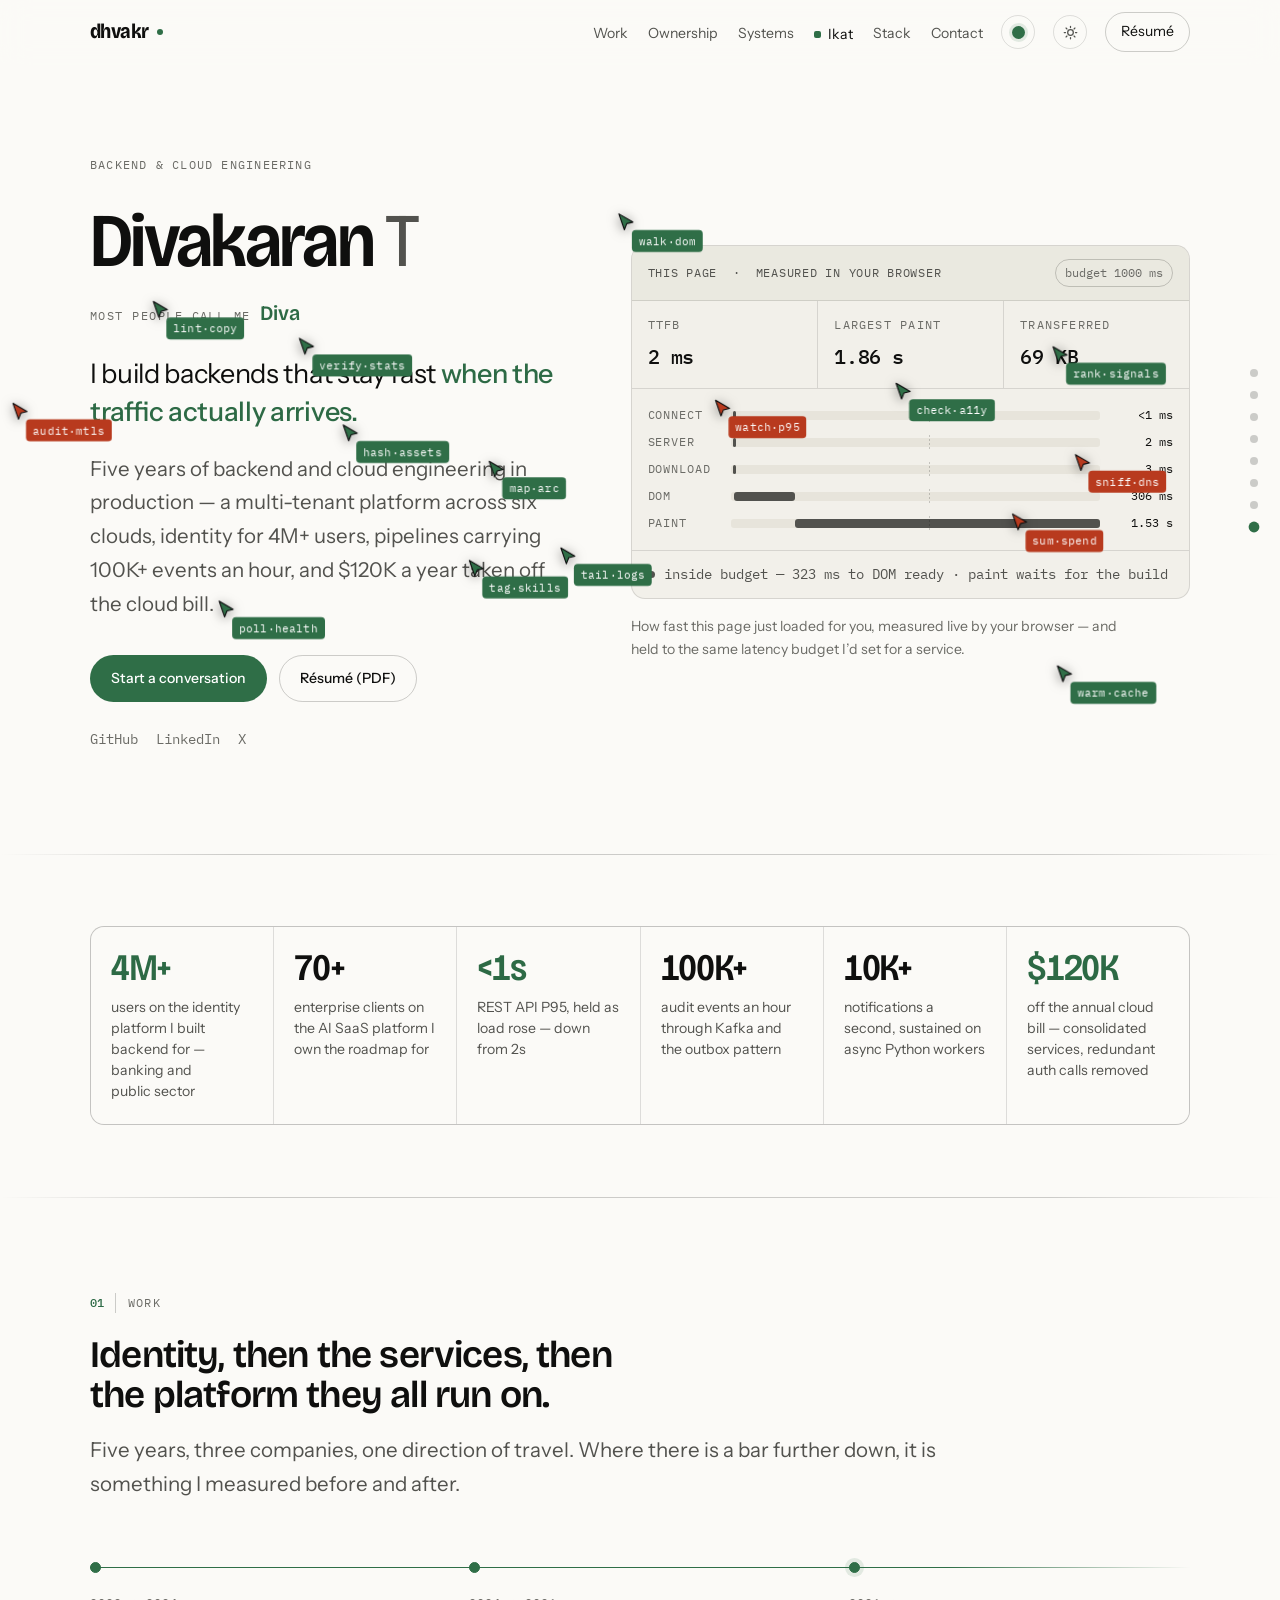
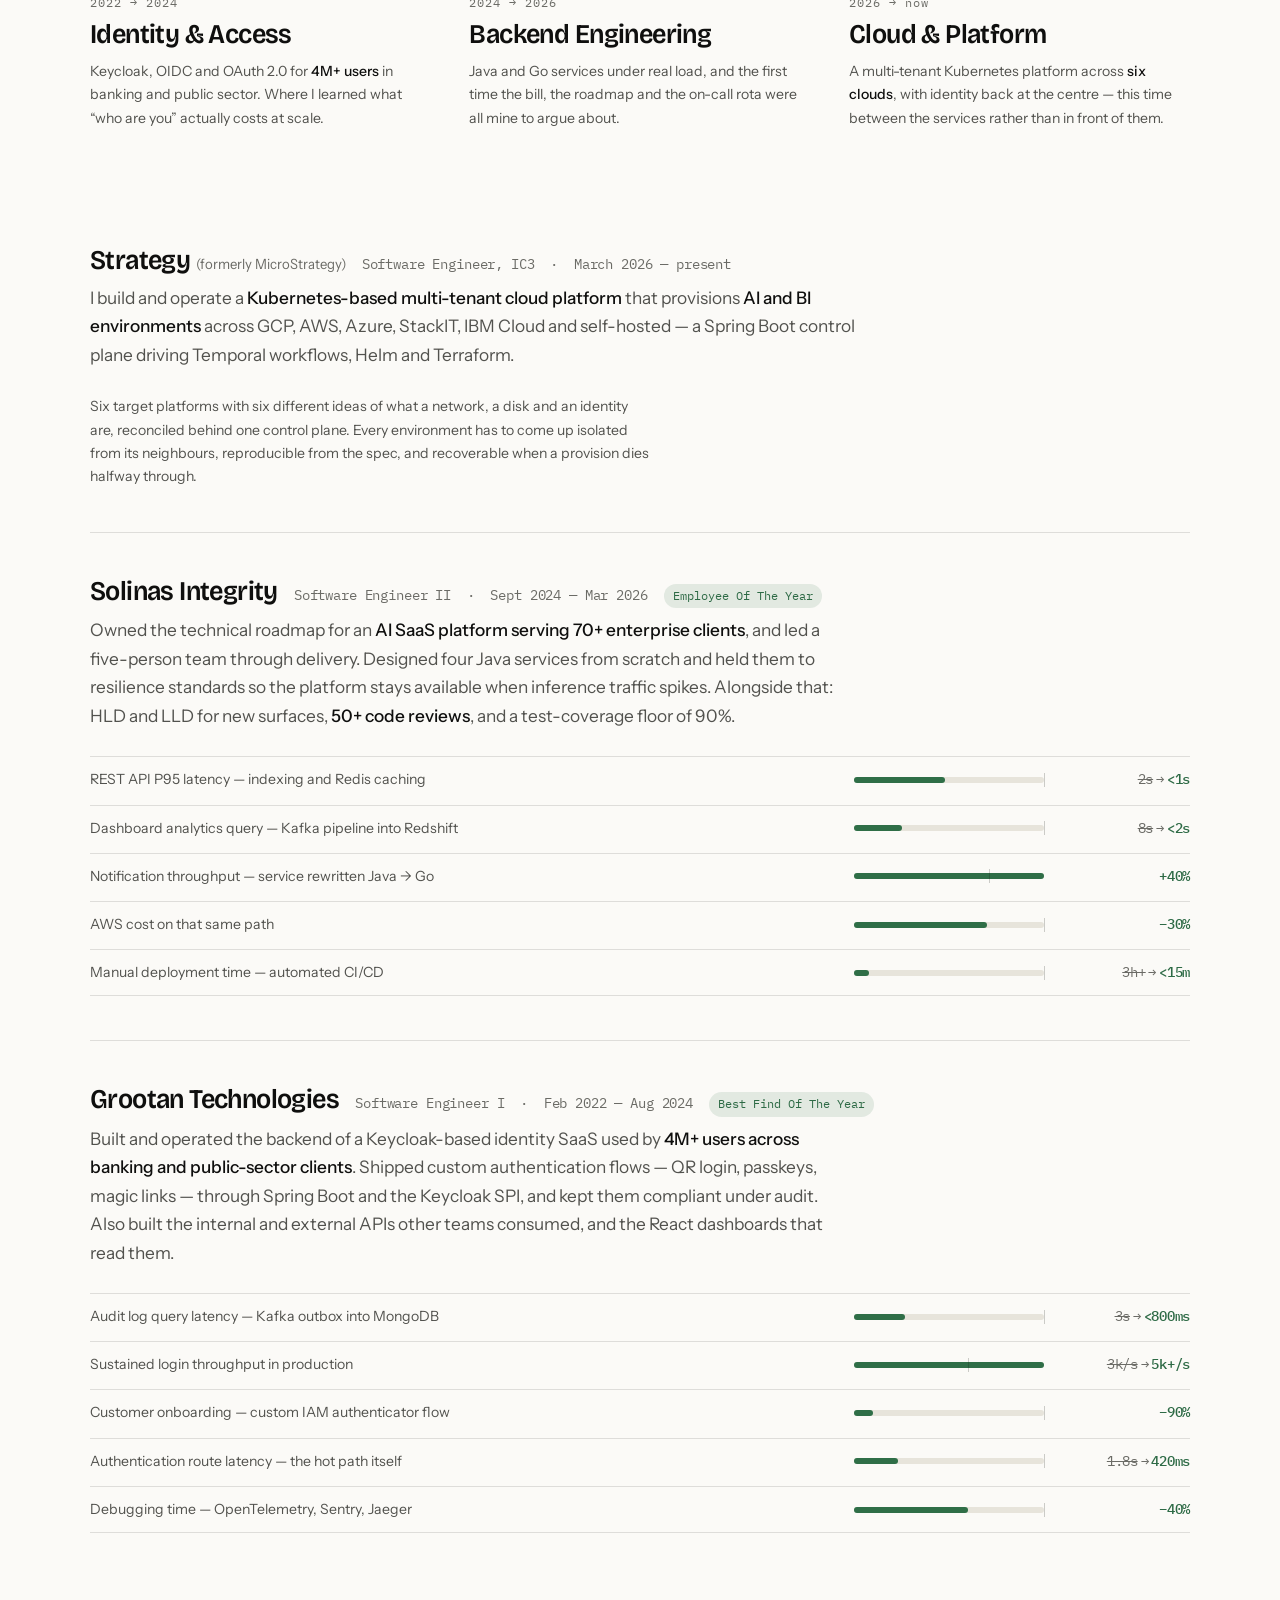
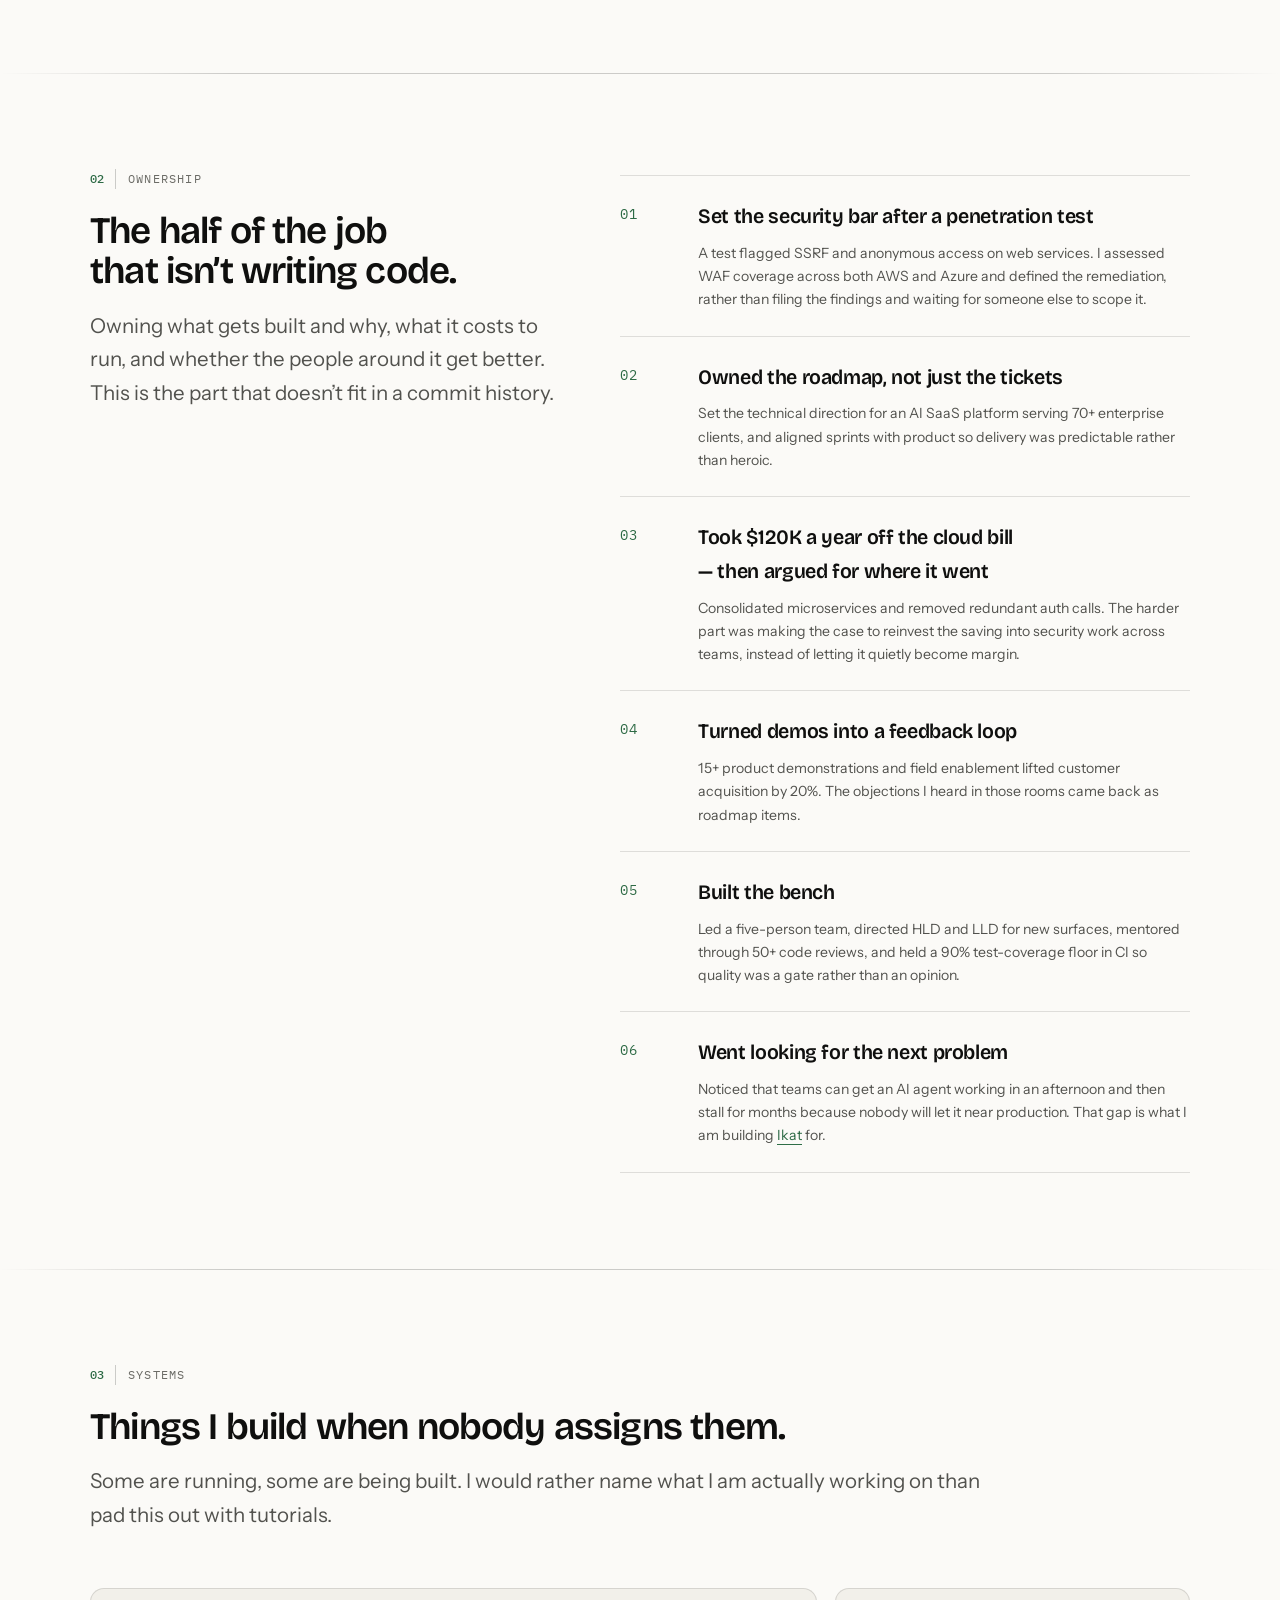
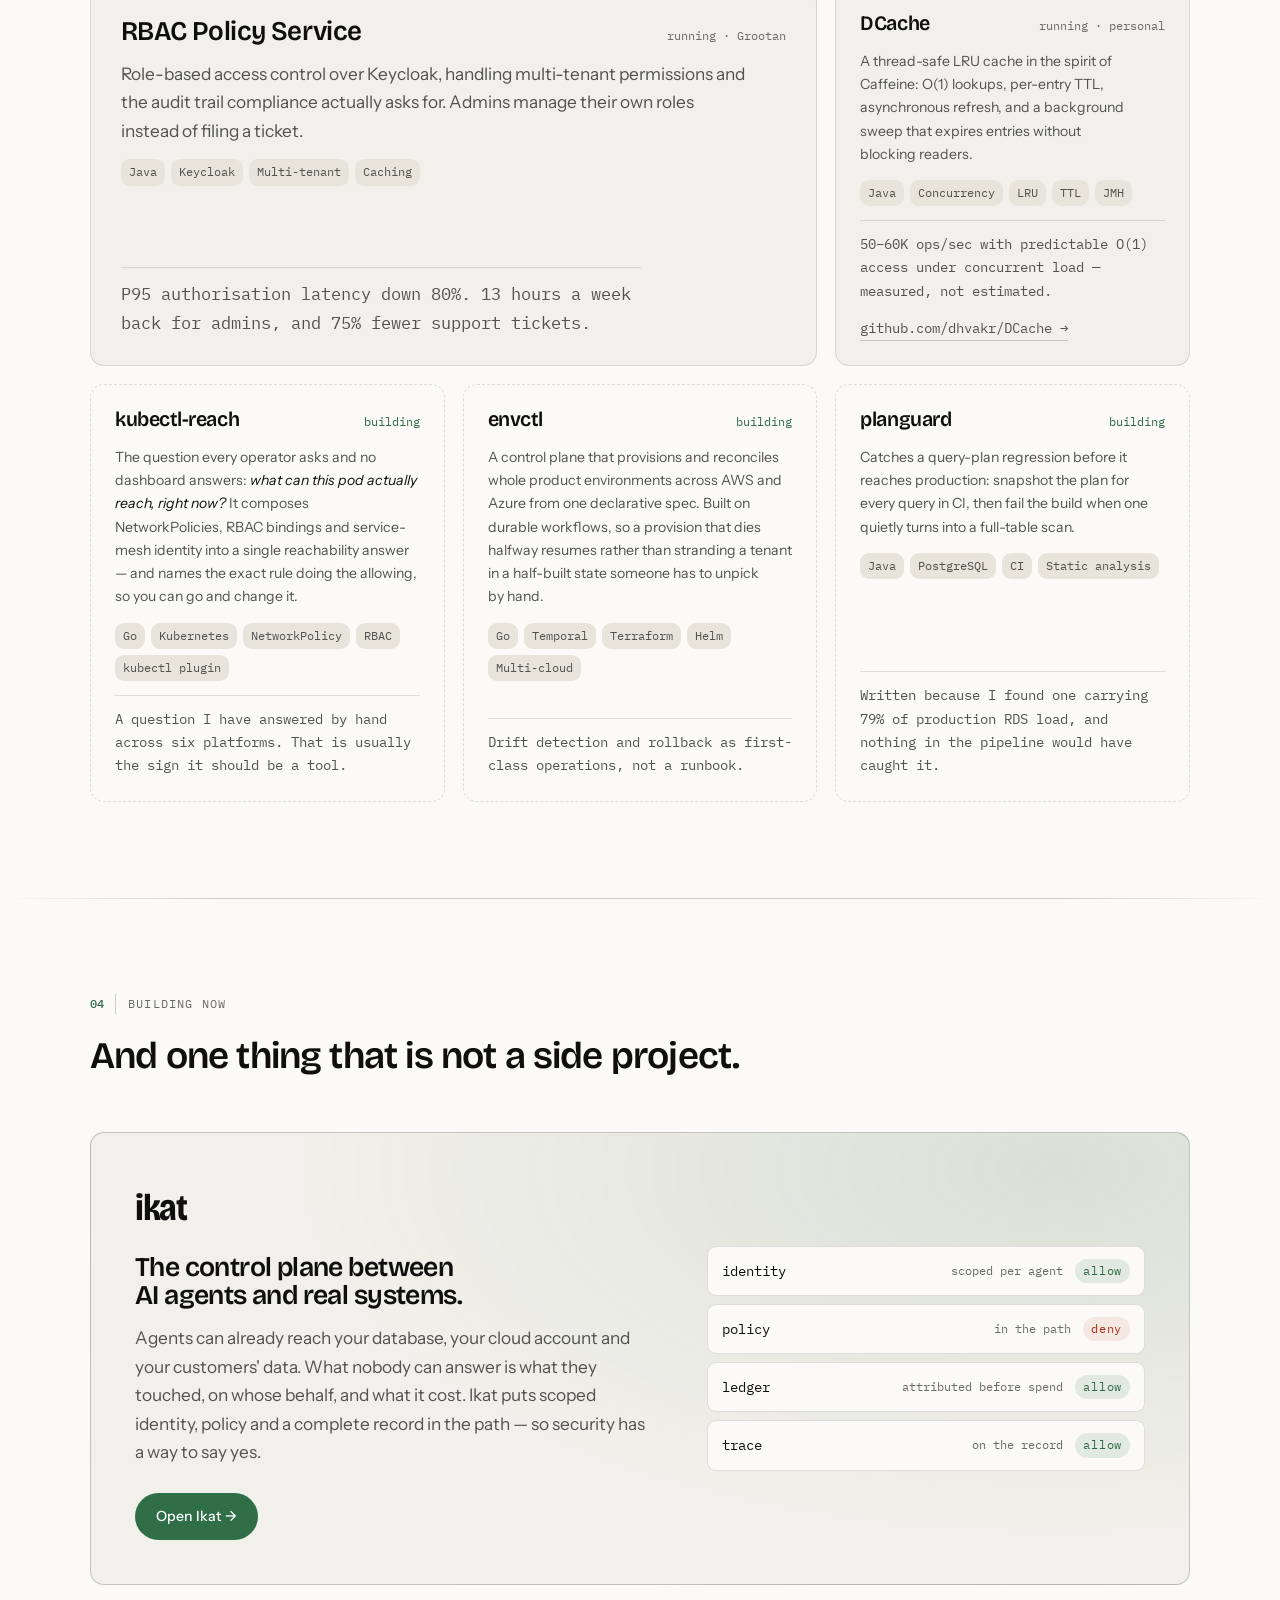
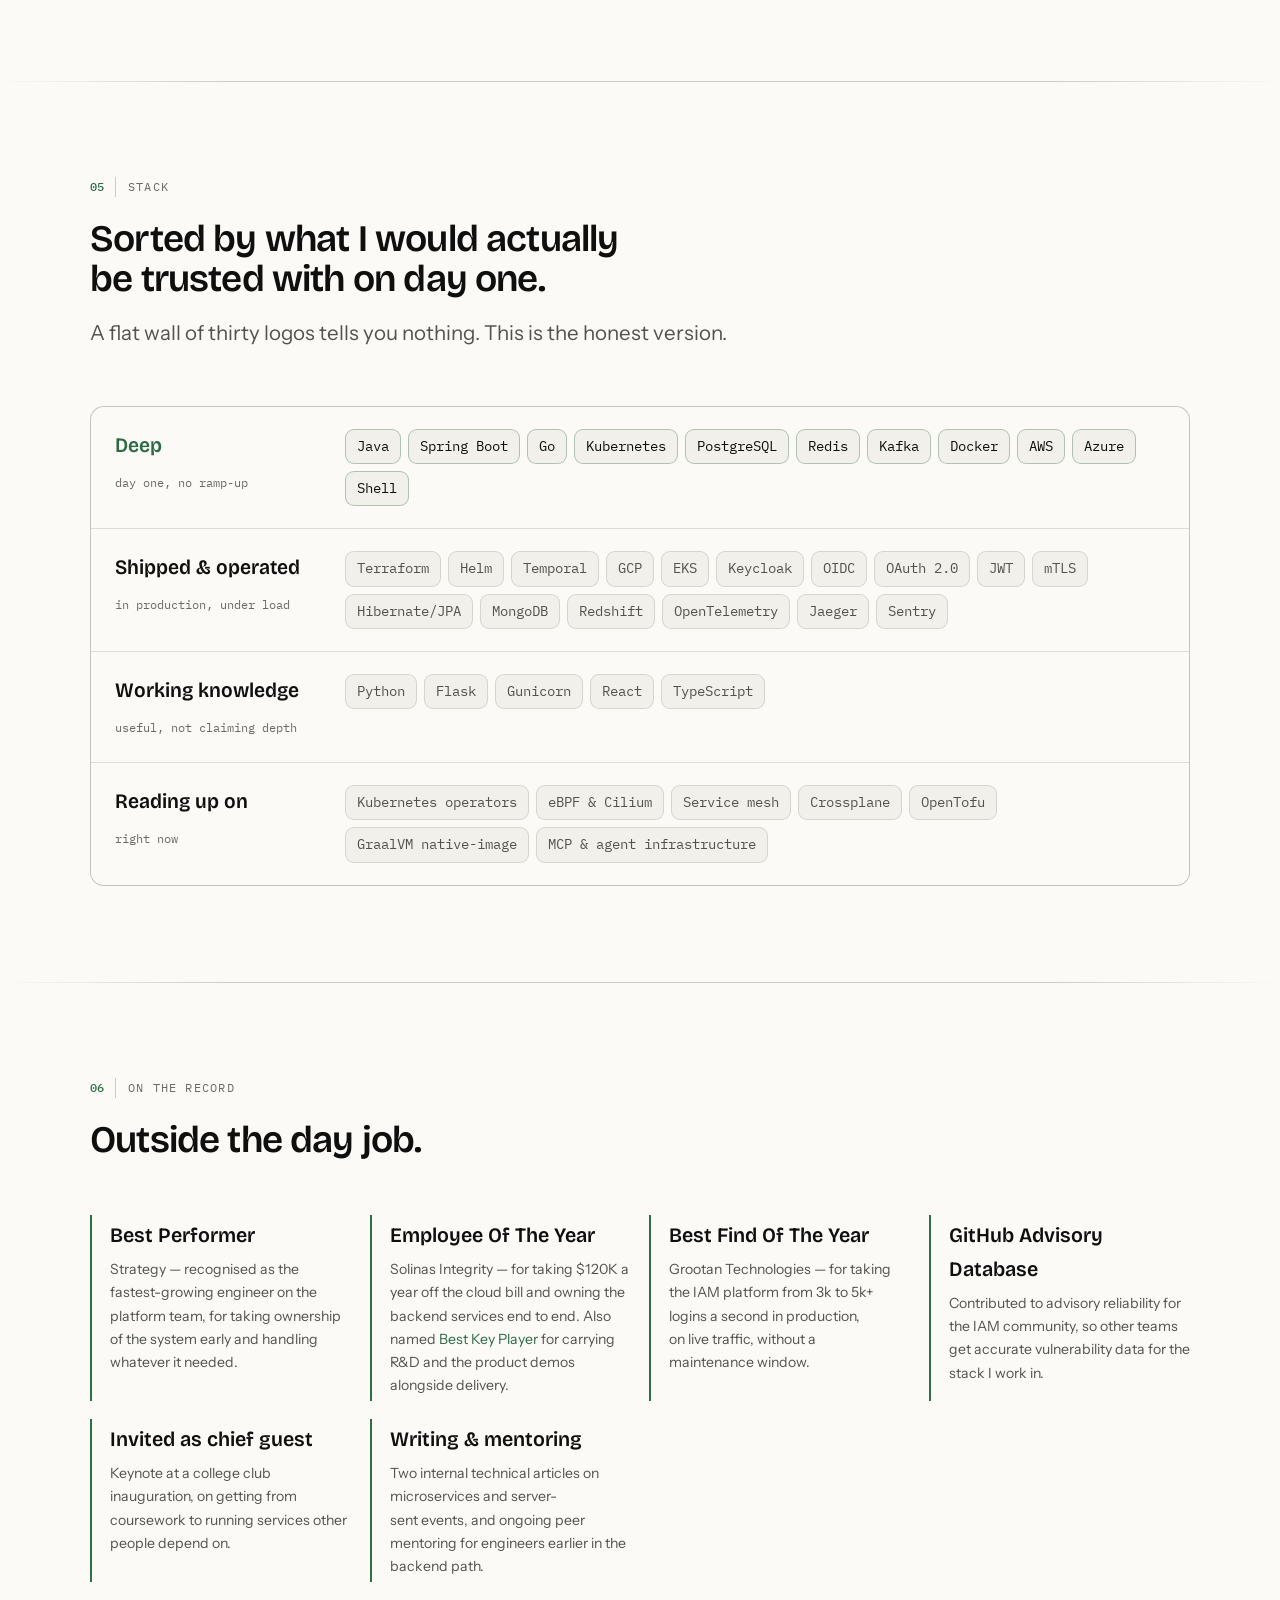
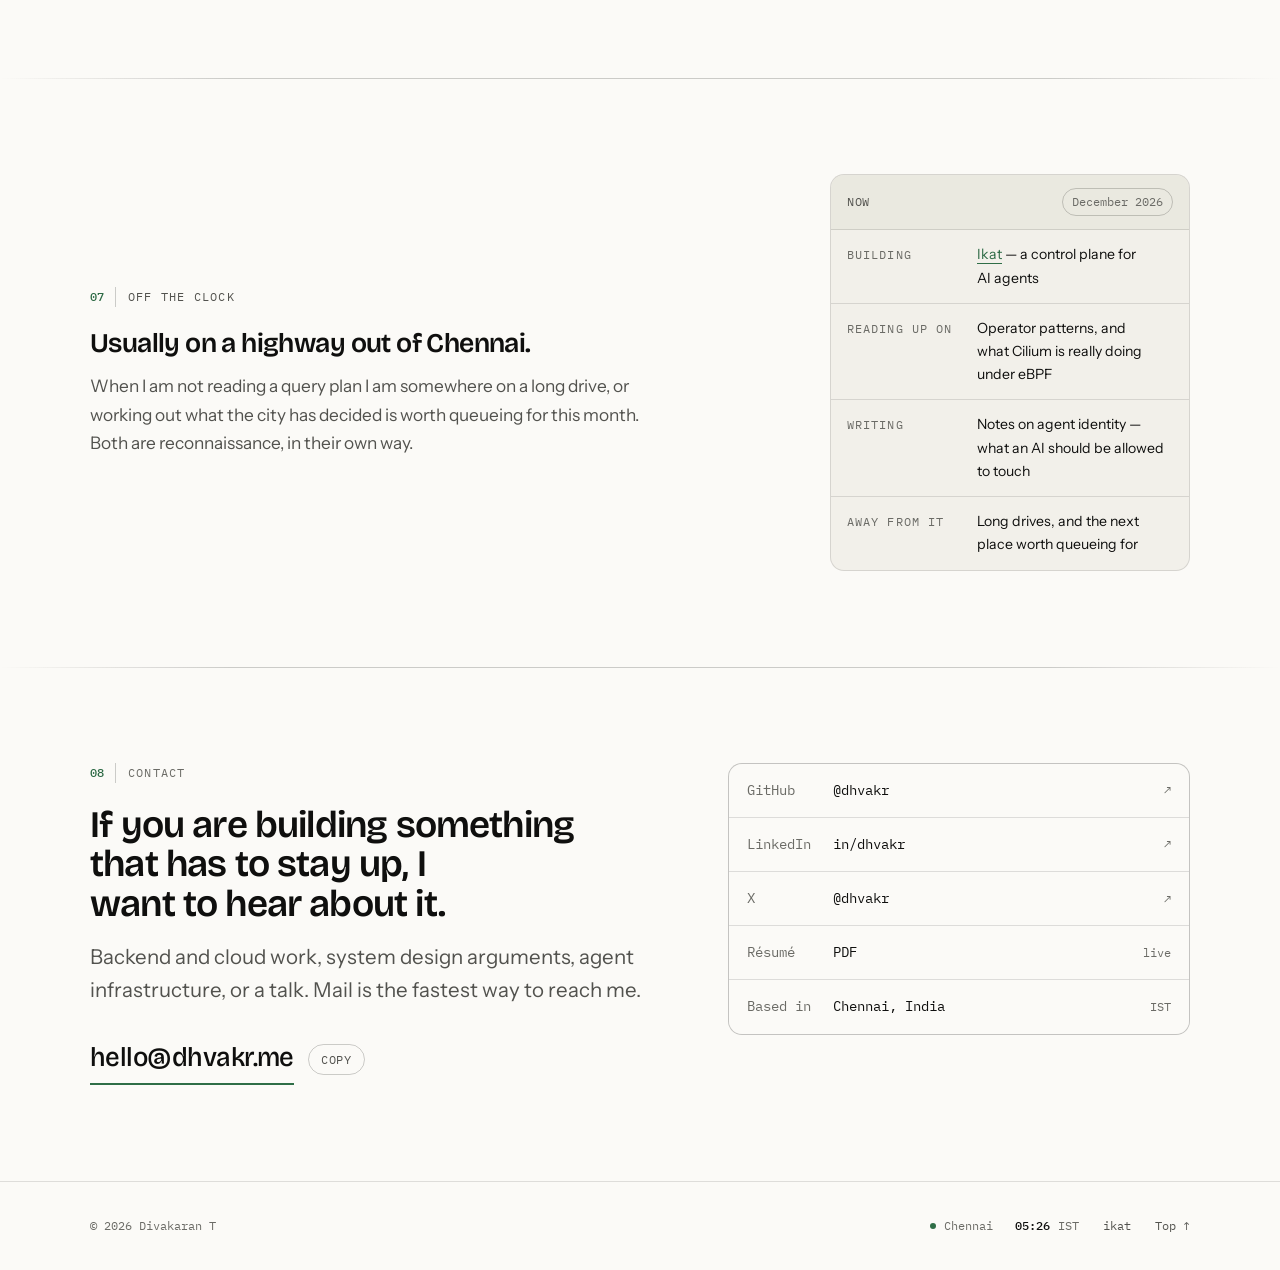
==== commit 53b3729c: "Panel caption: say why the box is there, not just what it is Co-Authored-By: Claude Opus 5.5 <norepl" ====
--- a/index.html
+++ b/index.html
@@ -163,7 +163,7 @@
               <span class="txt" id="p-note-txt">measuring</span>
             </div>
           </figure>
-          <p class="panel-cap" id="panel-cap">How fast this page just loaded for you, measured live by your browser.</p>
+          <p class="panel-cap" id="panel-cap">How fast this page just loaded for you, measured live by your browser &mdash; and held to the same latency budget I&rsquo;d set for a service.</p>
         </div>
       </div>
     </div>
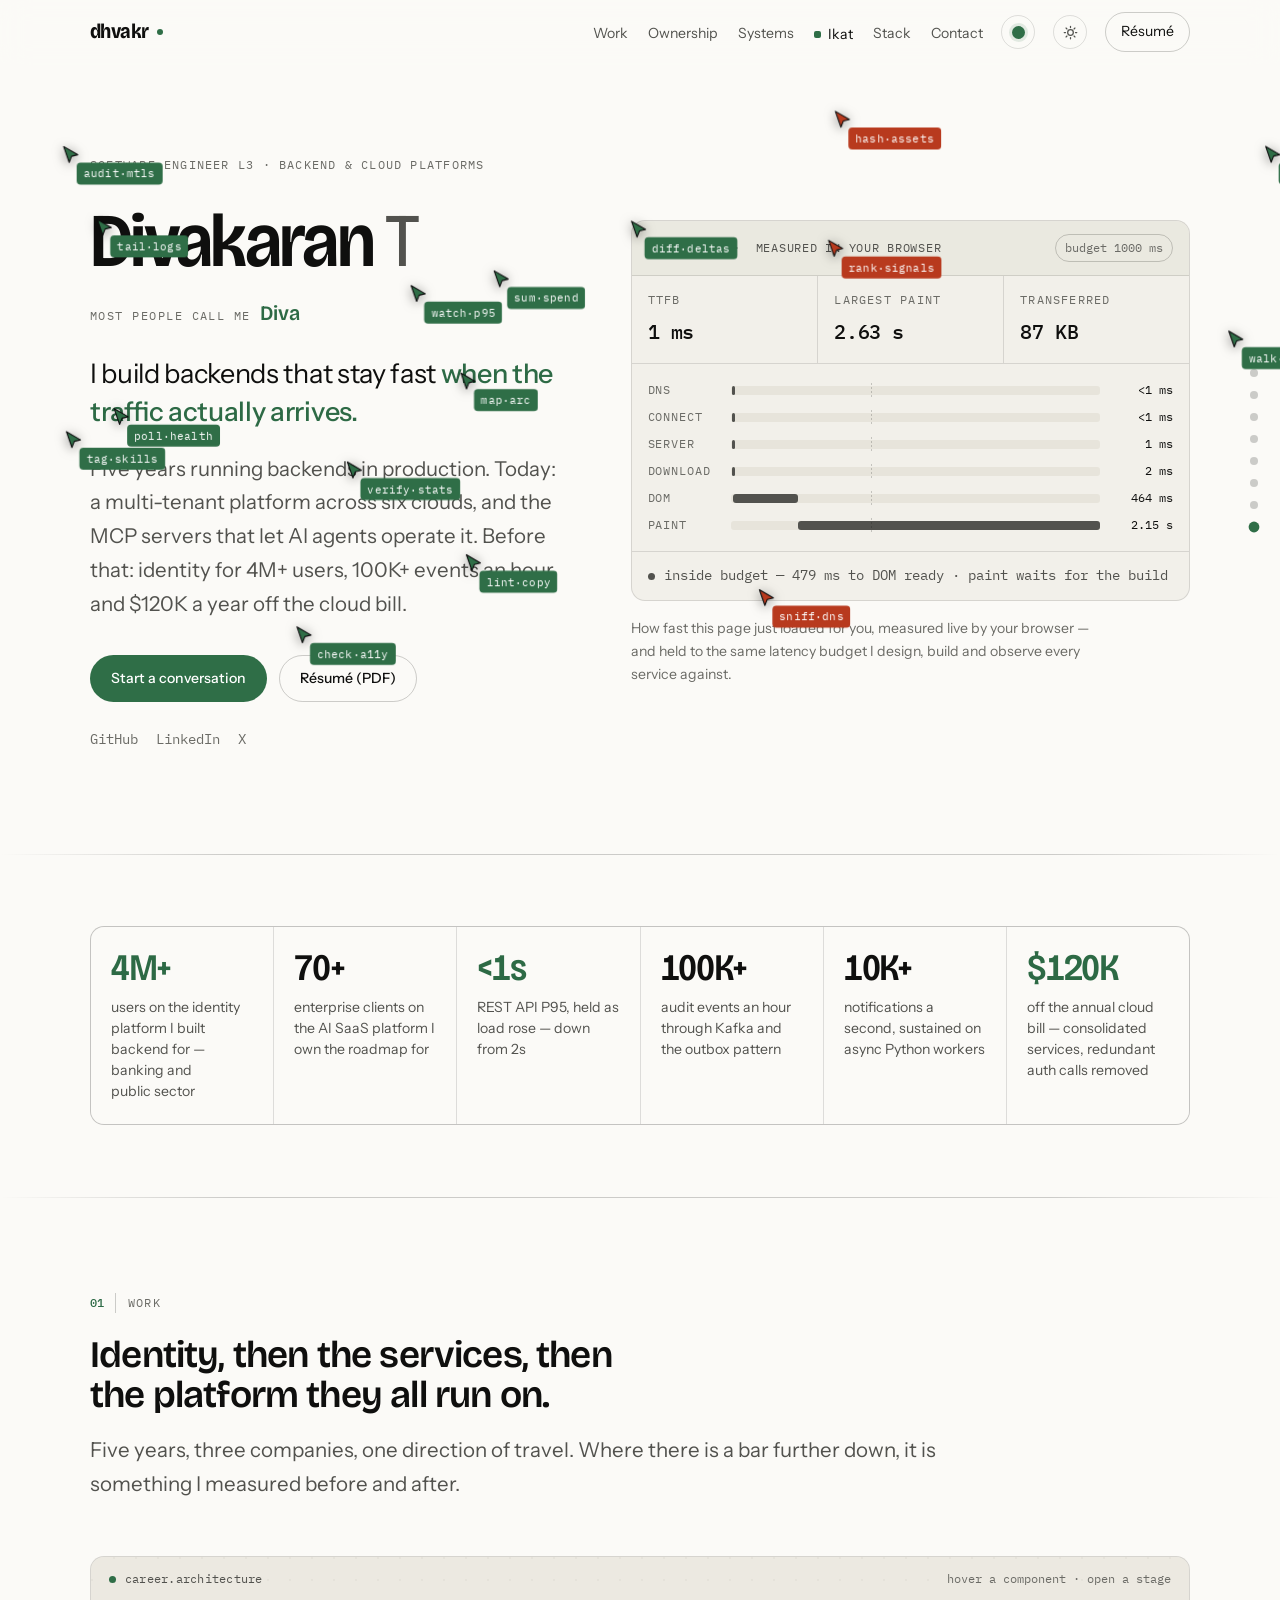
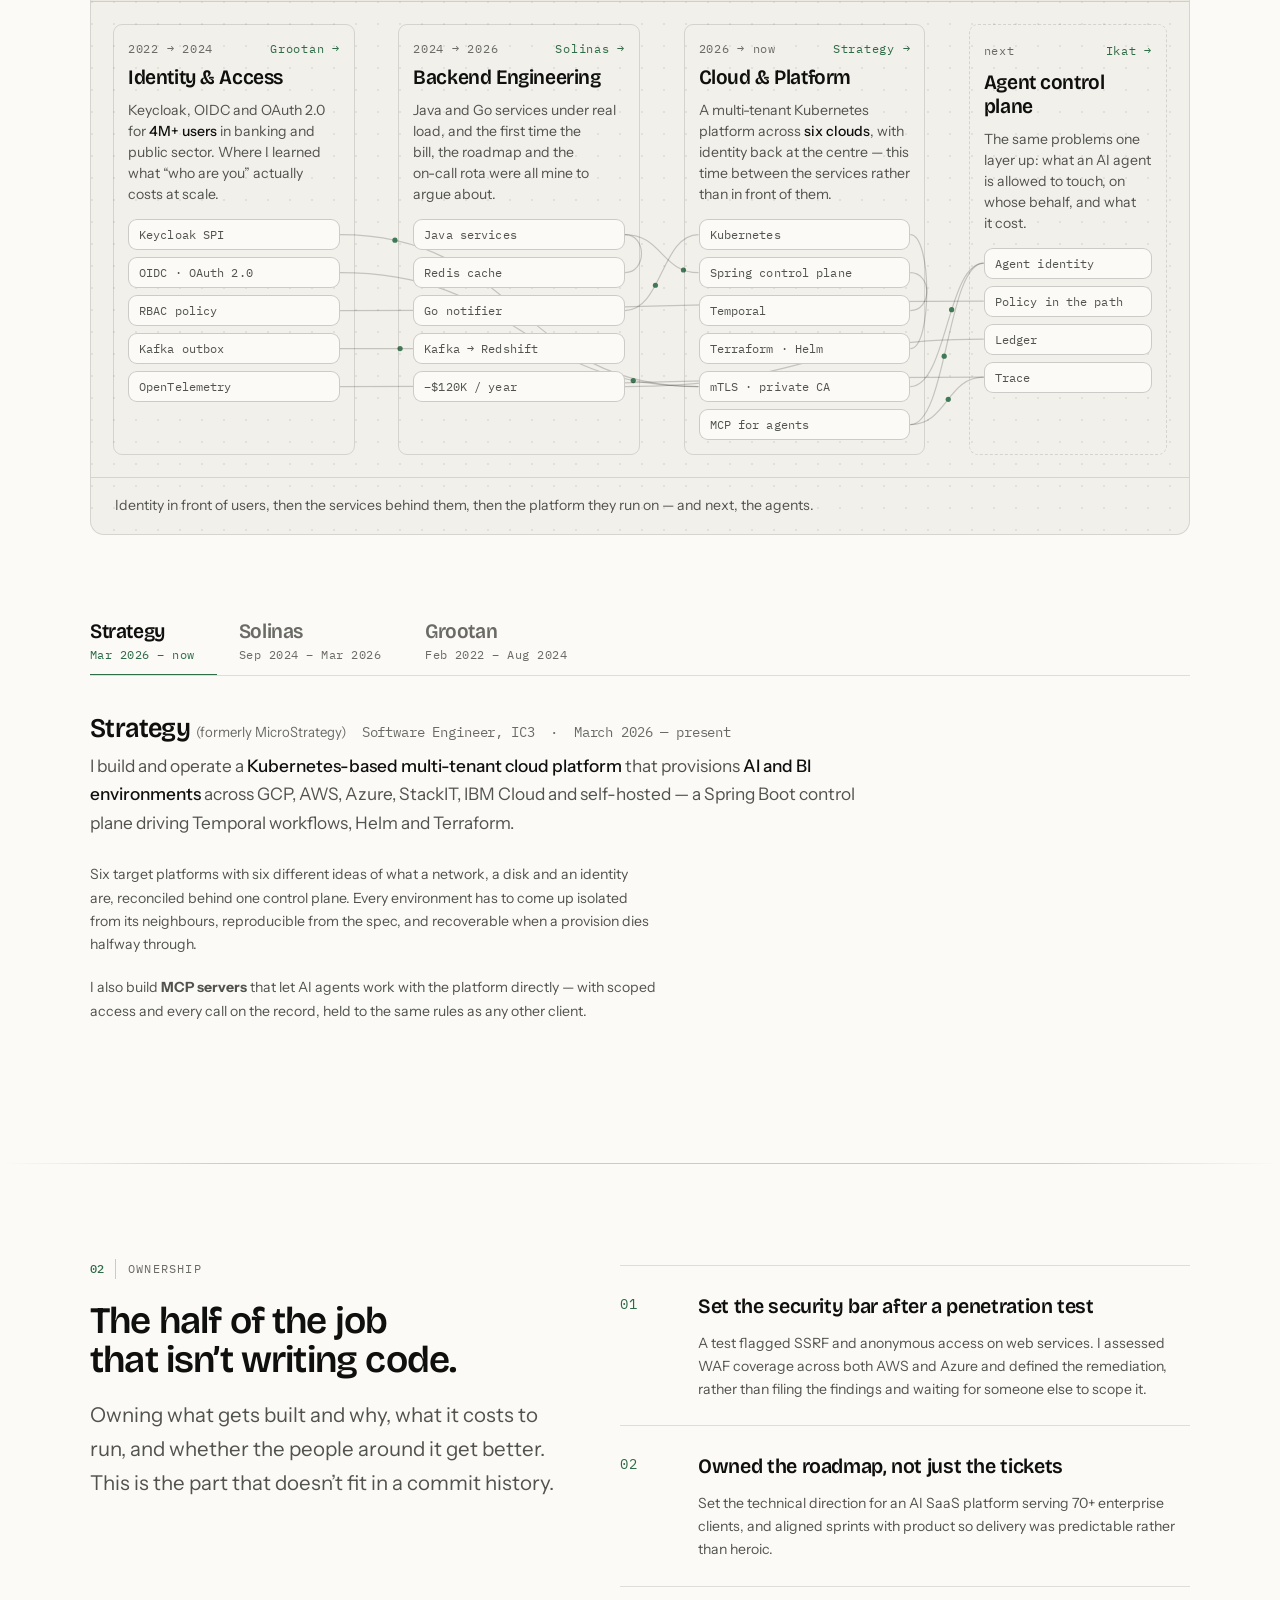
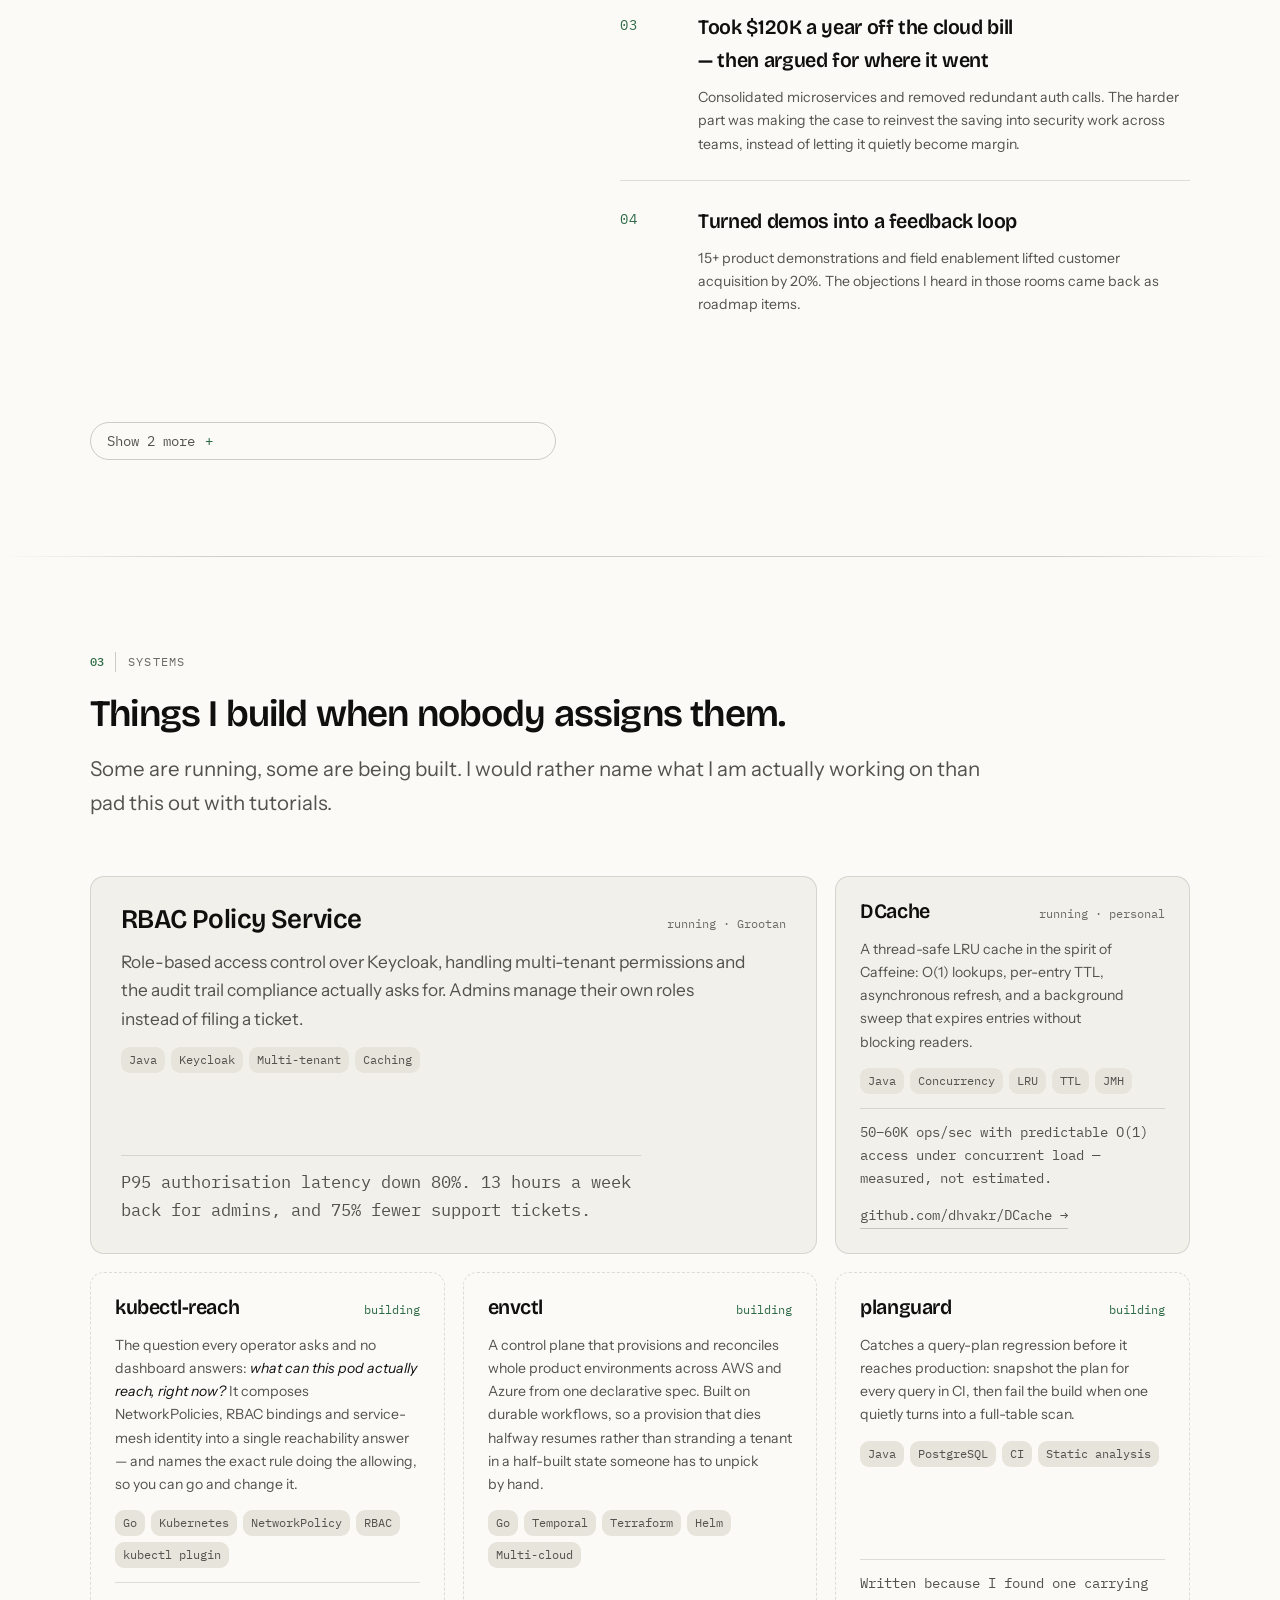
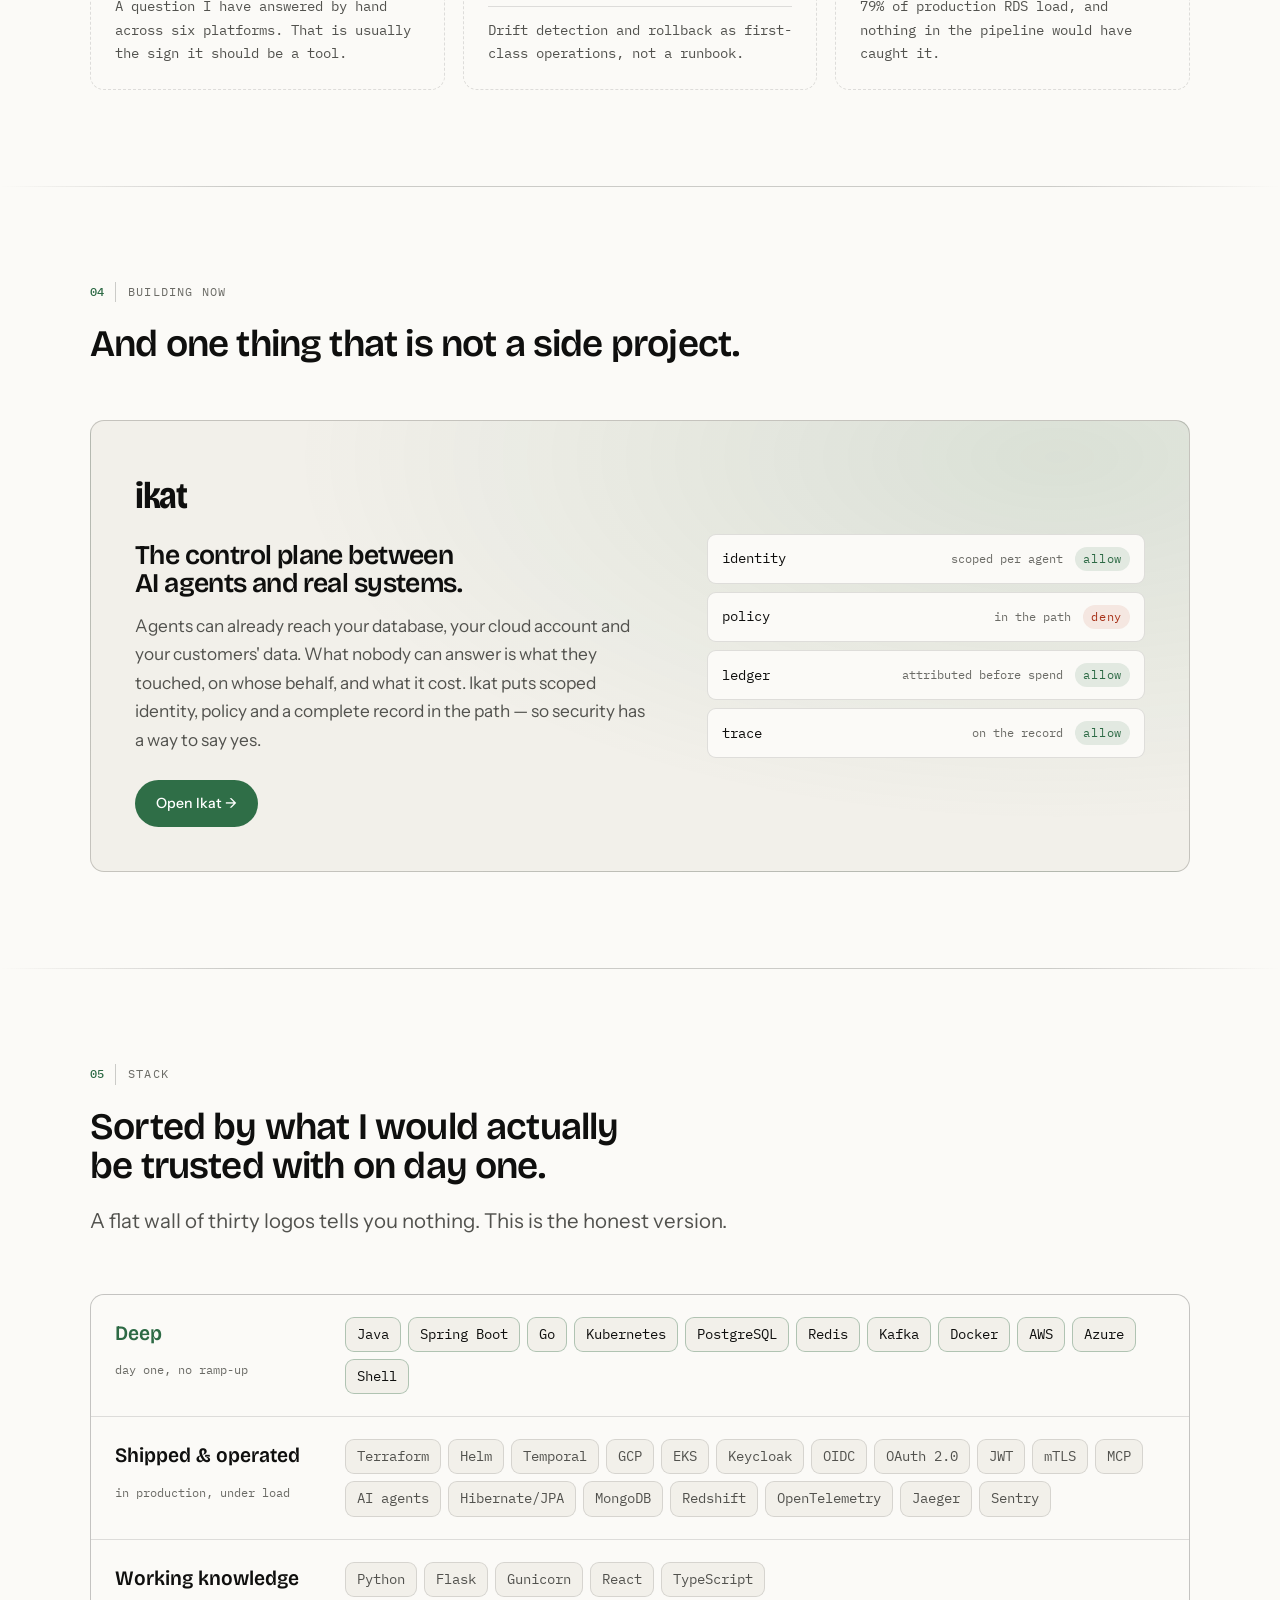
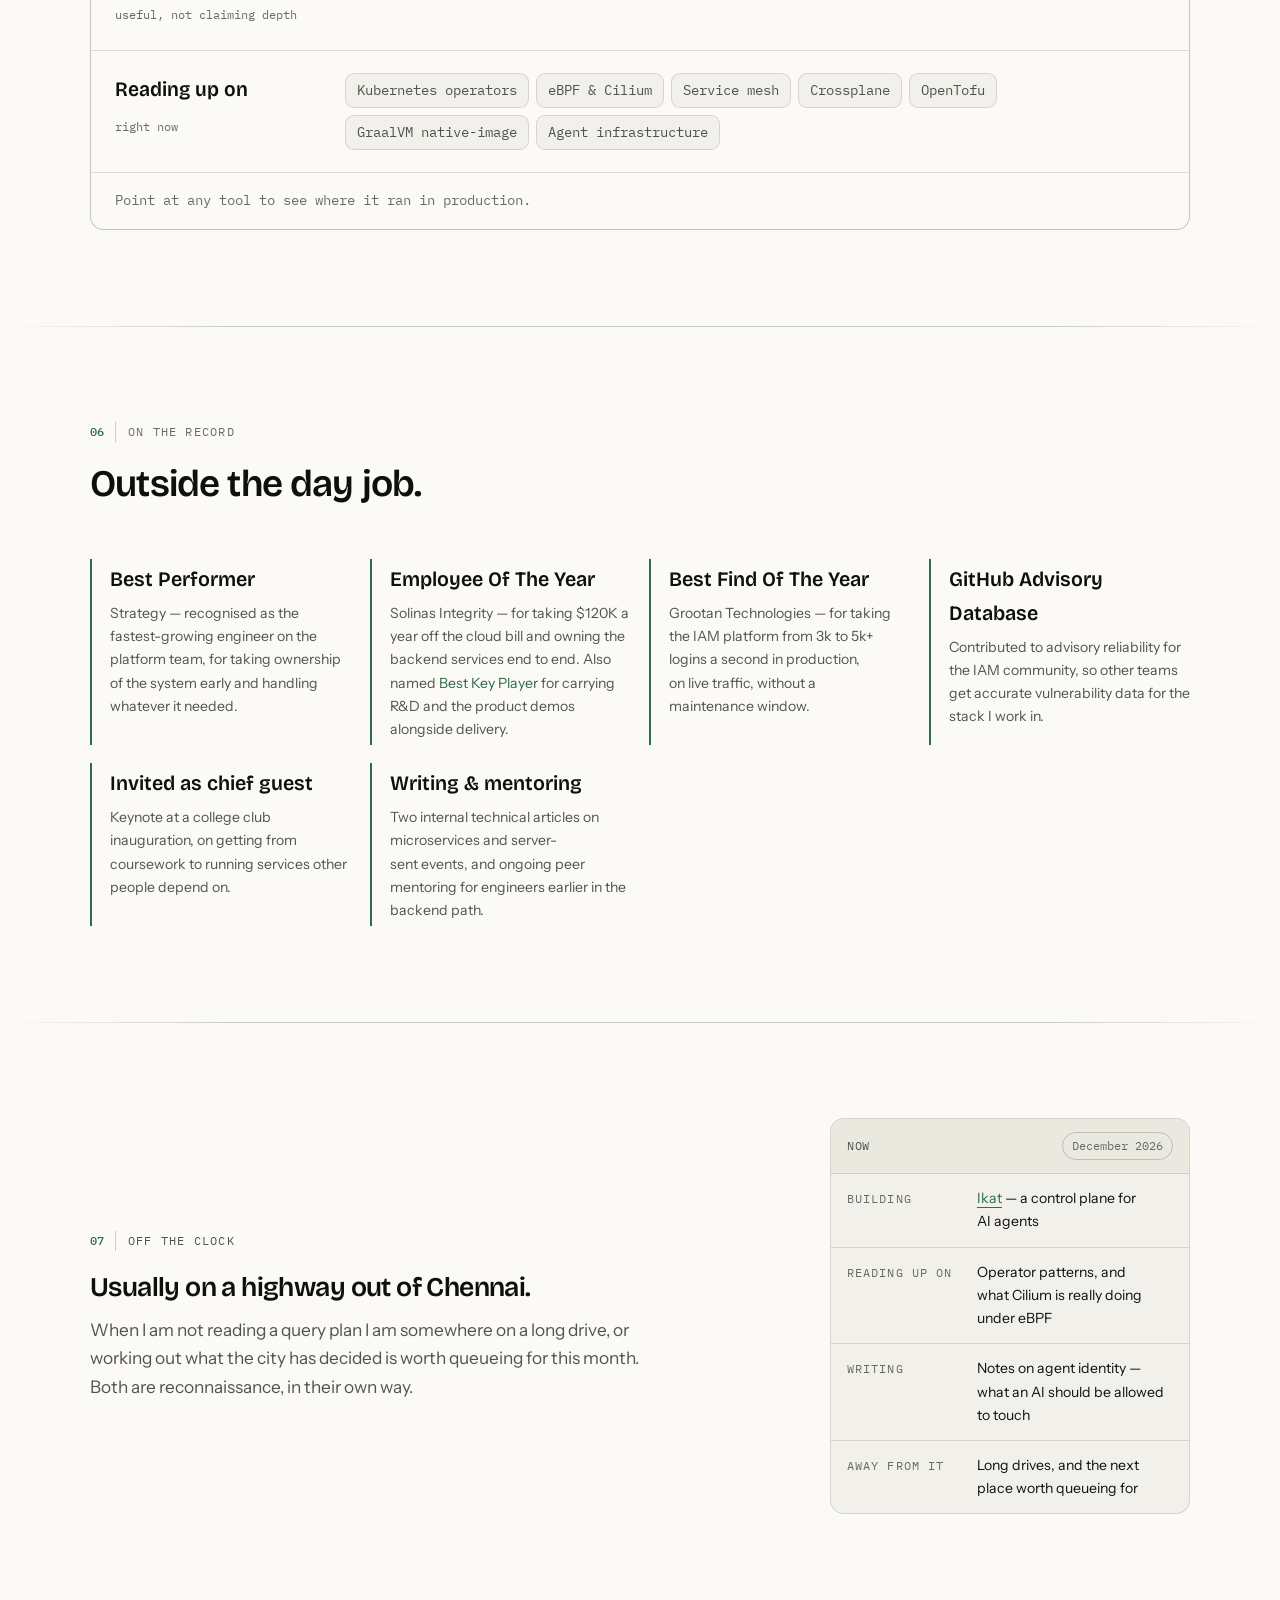
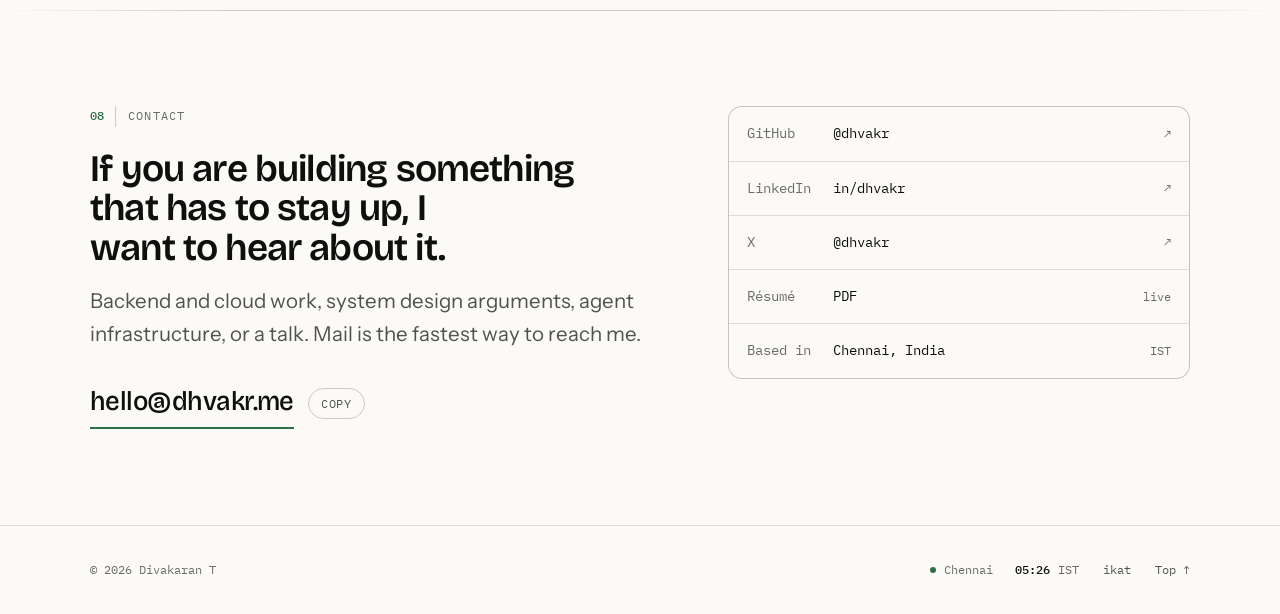
==== commit 2092cf6f: "Career architecture diagram, role tabs, stack lookups, agents/MCP wording, hero copy - Replace the c" ====
--- a/index.html
+++ b/index.html
@@ -26,7 +26,7 @@
 <link rel="preconnect" href="https://fonts.googleapis.com">
 <link rel="preconnect" href="https://fonts.gstatic.com" crossorigin>
 <link href="https://fonts.googleapis.com/css2?family=Bricolage+Grotesque:opsz,wdth,wght@12..96,75..200,400..800&family=IBM+Plex+Mono:wght@400;500;600&family=Instrument+Sans:wght@400;500;600&display=swap" rel="stylesheet">
-<link rel="stylesheet" href="/assets/css/style.css?v=21">
+<link rel="stylesheet" href="/assets/css/style.css?v=23">
 <script>
 /* Applied before first paint: a stored choice wins, otherwise the page
    keeps its dark default. Inline and tiny on purpose — a deferred script
@@ -117,11 +117,11 @@
     <div class="wrap">
       <div class="hero-grid">
         <div>
-          <p class="eyebrow">Backend &amp; Cloud Engineering</p>
+          <p class="eyebrow">Software Engineer L3 &middot; Backend &amp; Cloud Platforms</p>
           <h1>Divakaran&nbsp;<span class="sur">T</span></h1>
           <p class="hero-alias"><span>most people call me</span> Diva</p>
           <p class="hero-lede">I build backends that stay fast <em>when the traffic actually arrives.</em></p>
-          <p class="hero-sub"><span data-years>Five</span> years of backend and cloud engineering in production — a multi-tenant platform across six clouds, identity for 4M+ users, pipelines carrying 100K+ events an hour, and $120K a year taken off the cloud bill.</p>
+          <p class="hero-sub"><span data-years>Five</span> years running backends in production. Today: a multi-tenant platform across six clouds, and the MCP servers that let AI agents operate it. Before that: identity for 4M+ users, 100K+ events an hour, and $120K a year off the cloud bill.</p>
 
           <div class="hero-actions">
             <a class="btn btn-primary" href="mailto:hello@dhvakr.me">Start a conversation</a>
@@ -163,7 +163,7 @@
               <span class="txt" id="p-note-txt">measuring</span>
             </div>
           </figure>
-          <p class="panel-cap" id="panel-cap">How fast this page just loaded for you, measured live by your browser &mdash; and held to the same latency budget I&rsquo;d set for a service.</p>
+          <p class="panel-cap" id="panel-cap">How fast this page just loaded for you, measured live by your browser &mdash; and held to the same latency budget I design, build and observe every service against.</p>
         </div>
       </div>
     </div>
@@ -192,42 +192,82 @@
         <p><span data-years>Five</span> years, three companies, one direction of travel. Where there is a bar further down, it is something I measured before and after.</p>
       </div>
 
-      <!-- The arc: three phases, drawn in the order they happened. The rail
-           draws itself on reveal and each station lights as it is reached. -->
-      <div class="arc reveal" id="arc">
-        <div class="arc-rail" aria-hidden="true"><i></i><span class="arc-pulse"></span></div>
-        <ol class="arc-steps">
-          <li class="arc-step" style="--i:0">
-            <span class="arc-dot" aria-hidden="true"></span>
-            <span class="arc-year">2022 &rarr; 2024</span>
-            <b>Identity &amp; Access</b>
-            <span class="arc-desc">Keycloak, OIDC and OAuth 2.0 for <strong>4M+ users</strong> in banking and public sector. Where I learned what &ldquo;who are you&rdquo; actually costs at scale.</span>
-          </li>
-          <li class="arc-step" style="--i:1">
-            <span class="arc-dot" aria-hidden="true"></span>
-            <span class="arc-year">2024 &rarr; 2026</span>
-            <b>Backend Engineering</b>
-            <span class="arc-desc">Java and Go services under real load, and the first time the bill, the roadmap and the on-call rota were all mine to argue about.</span>
-          </li>
-          <li class="arc-step" style="--i:2">
-            <span class="arc-dot" aria-hidden="true"></span>
-            <span class="arc-year">2026 &rarr; now</span>
-            <b>Cloud &amp; Platform</b>
-            <span class="arc-desc">A multi-tenant Kubernetes platform across <strong>six clouds</strong>, with identity back at the centre &mdash; this time between the services rather than in front of them.</span>
-          </li>
-        </ol>
-      </div>
-
-      <div class="role reveal">
+<!-- The career, drawn as a system. Each stage is a service boundary, each
+           chip a component actually run there, and the wires are what carried
+           forward into the next stage. Hover a component to light its lineage. -->
+      <div class="arch reveal" id="arch">
+        <div class="arch-bar">
+          <span class="arch-title"><i aria-hidden="true"></i>career.architecture</span>
+          <span class="arch-hint">hover a component &middot; open a stage</span>
+        </div>
+        <div class="arch-body">
+          <svg class="arch-wires" aria-hidden="true"></svg>
+          <div class="arch-grid">
+        <div class="arch-zone" data-zone="grootan">
+          <button type="button" class="arch-zone-top" data-role="grootan" aria-label="Open the Grootan role"><span class="arch-year">2022 &rarr; 2024</span><span class="arch-org">Grootan &rarr;</span></button>
+          <b class="arch-name">Identity &amp; Access</b>
+          <p class="arch-desc">Keycloak, OIDC and OAuth 2.0 for <strong>4M+ users</strong> in banking and public sector. Where I learned what &ldquo;who are you&rdquo; actually costs at scale.</p>
+          <ul class="arch-nodes">
+            <li><button type="button" class="arch-node" data-node="keycloak" data-note="Custom authenticators on the Keycloak SPI &mdash; QR login, passkeys, magic links &mdash; for 4M+ users.">Keycloak SPI</button></li>
+            <li><button type="button" class="arch-node" data-node="oidc" data-note="Standards-compliant OIDC and OAuth 2.0 for banking and public sector; the auth route went from 1.8s to 420ms.">OIDC &middot; OAuth 2.0</button></li>
+            <li><button type="button" class="arch-node" data-node="rbac" data-note="Multi-tenant RBAC over Keycloak: P95 authorisation down 80%, and 75% fewer support tickets.">RBAC policy</button></li>
+            <li><button type="button" class="arch-node" data-node="outbox" data-note="An audit pipeline on Kafka and the outbox pattern, 100K+ events an hour; queries from 3s to under 800ms.">Kafka outbox</button></li>
+            <li><button type="button" class="arch-node" data-node="otel" data-note="OpenTelemetry, Sentry and Jaeger tracing cut debugging time by 40%.">OpenTelemetry</button></li>
+          </ul>
+        </div>
+        <div class="arch-zone" data-zone="solinas">
+          <button type="button" class="arch-zone-top" data-role="solinas" aria-label="Open the Solinas role"><span class="arch-year">2024 &rarr; 2026</span><span class="arch-org">Solinas &rarr;</span></button>
+          <b class="arch-name">Backend Engineering</b>
+          <p class="arch-desc">Java and Go services under real load, and the first time the bill, the roadmap and the on-call rota were all mine to argue about.</p>
+          <ul class="arch-nodes">
+            <li><button type="button" class="arch-node" data-node="java" data-note="Four Java services designed from scratch; REST API P95 held under 1s, down from 2s.">Java services</button></li>
+            <li><button type="button" class="arch-node" data-node="redis" data-note="Redis in front of reads, plus indexing &mdash; the main levers on that P95.">Redis cache</button></li>
+            <li><button type="button" class="arch-node" data-node="go" data-note="The notification path rewritten from Java to Go: 40% more throughput on 30% less AWS spend.">Go notifier</button></li>
+            <li><button type="button" class="arch-node" data-node="redshift" data-note="A Kafka pipeline into Redshift; dashboard queries from 8s to under 2s.">Kafka &rarr; Redshift</button></li>
+            <li><button type="button" class="arch-node" data-node="cost" data-note="Consolidated services and removed redundant auth calls: $120K a year off the cloud bill.">&minus;$120K / year</button></li>
+          </ul>
+        </div>
+        <div class="arch-zone" data-zone="strategy">
+          <button type="button" class="arch-zone-top" data-role="strategy" aria-label="Open the Strategy role"><span class="arch-year">2026 &rarr; now</span><span class="arch-org">Strategy &rarr;</span></button>
+          <b class="arch-name">Cloud &amp; Platform</b>
+          <p class="arch-desc">A multi-tenant Kubernetes platform across <strong>six clouds</strong>, with identity back at the centre &mdash; this time between the services rather than in front of them.</p>
+          <ul class="arch-nodes">
+            <li><button type="button" class="arch-node" data-node="k8s" data-note="A Kubernetes-based multi-tenant platform provisioning AI and BI environments.">Kubernetes</button></li>
+            <li><button type="button" class="arch-node" data-node="ctrl" data-note="A Spring Boot control plane driving every provision, end to end.">Spring control plane</button></li>
+            <li><button type="button" class="arch-node" data-node="temporal" data-note="Temporal workflows, so a provision that dies halfway resumes instead of stranding a tenant.">Temporal</button></li>
+            <li><button type="button" class="arch-node" data-node="tf" data-note="Terraform and Helm across GCP, AWS, Azure, StackIT, IBM Cloud and self-hosted.">Terraform &middot; Helm</button></li>
+            <li><button type="button" class="arch-node" data-node="mtls" data-note="Per-environment mTLS from a multi-tenant private root CA &mdash; identity again, now between services.">mTLS &middot; private CA</button></li>
+            <li><button type="button" class="arch-node" data-node="mcp" data-note="MCP servers that let AI agents operate the platform, with scoped access and every call on the record.">MCP for agents</button></li>
+          </ul>
+        </div>
+        <div class="arch-zone arch-next" data-zone="ikat">
+          <a class="arch-zone-top" href="/ikat/"><span class="arch-year">next</span><span class="arch-org">Ikat &rarr;</span></a>
+          <b class="arch-name">Agent control plane</b>
+          <p class="arch-desc">The same problems one layer up: what an AI agent is allowed to touch, on whose behalf, and what it cost.</p>
+          <ul class="arch-nodes">
+            <li><button type="button" class="arch-node" data-node="aid" data-note="Scoped, short-lived identity per agent &mdash; the identity problem, one layer up.">Agent identity</button></li>
+            <li><button type="button" class="arch-node" data-node="pol" data-note="Rules as code, enforced on every agent call before it reaches anything real.">Policy in the path</button></li>
+            <li><button type="button" class="arch-node" data-node="led" data-note="The cost of each call attributed before it is spent, not reconciled next month.">Ledger</button></li>
+            <li><button type="button" class="arch-node" data-node="trc" data-note="One structured record per call, exported to the tools you already run.">Trace</button></li>
+          </ul>
+        </div>
+          </div>
+        </div>
+        <p class="arch-readout" id="arch-readout" aria-live="polite">Identity in front of users, then the services behind them, then the platform they run on &mdash; and next, the agents.</p>
+      </div>
+
+<div class="roles" id="roles">
+      <div class="role reveal" data-role="strategy" data-tab="Strategy">
         <div class="role-head">
           <h3>Strategy <span class="role-aka">(formerly MicroStrategy)</span></h3>
           <span class="role-meta mono">Software Engineer, IC3 &nbsp;·&nbsp; March 2026 — present</span>
         </div>
         <p class="role-what">I build and operate a <strong>Kubernetes-based multi-tenant cloud platform</strong> that provisions <strong>AI and BI environments</strong> across GCP, AWS, Azure, StackIT, IBM Cloud and self-hosted &mdash; a Spring Boot control plane driving Temporal workflows, Helm and Terraform.</p>
         <p class="role-also">Six target platforms with six different ideas of what a network, a disk and an identity are, reconciled behind one control plane. Every environment has to come up isolated from its neighbours, reproducible from the spec, and recoverable when a provision dies halfway through.</p>
-      </div>
-
-      <div class="role reveal">
+        <p class="role-also">I also build <strong>MCP servers</strong> that let AI agents work with the platform directly &mdash; with scoped access and every call on the record, held to the same rules as any other client.</p>
+      </div>
+
+      <div class="role reveal" data-role="solinas" data-tab="Solinas">
         <div class="role-head">
           <h3>Solinas Integrity</h3>
           <span class="role-meta mono">Software Engineer II &nbsp;·&nbsp; Sept 2024 — Mar 2026</span>
@@ -263,7 +303,7 @@
         </ul>
       </div>
 
-      <div class="role reveal">
+      <div class="role reveal" data-role="grootan" data-tab="Grootan">
         <div class="role-head">
           <h3>Grootan Technologies</h3>
           <span class="role-meta mono">Software Engineer I &nbsp;·&nbsp; Feb 2022 — Aug 2024</span>
@@ -298,6 +338,7 @@
           </li>
         </ul>
       </div>
+      </div>
     </div>
   </section>
 
@@ -467,7 +508,7 @@
         </div>
         <div class="tier">
           <div class="tier-k"><b>Shipped &amp; operated</b><span>in production, under load</span></div>
-          <div class="tier-v"><span>Terraform</span><span>Helm</span><span>Temporal</span><span>GCP</span><span>EKS</span><span>Keycloak</span><span>OIDC</span><span>OAuth 2.0</span><span>JWT</span><span>mTLS</span><span>Hibernate/JPA</span><span>MongoDB</span><span>Redshift</span><span>OpenTelemetry</span><span>Jaeger</span><span>Sentry</span></div>
+          <div class="tier-v"><span>Terraform</span><span>Helm</span><span>Temporal</span><span>GCP</span><span>EKS</span><span>Keycloak</span><span>OIDC</span><span>OAuth 2.0</span><span>JWT</span><span>mTLS</span><span>MCP</span><span>AI agents</span><span>Hibernate/JPA</span><span>MongoDB</span><span>Redshift</span><span>OpenTelemetry</span><span>Jaeger</span><span>Sentry</span></div>
         </div>
         <div class="tier">
           <div class="tier-k"><b>Working knowledge</b><span>useful, not claiming depth</span></div>
@@ -475,8 +516,9 @@
         </div>
         <div class="tier">
           <div class="tier-k"><b>Reading up on</b><span>right now</span></div>
-          <div class="tier-v"><span>Kubernetes operators</span><span>eBPF &amp; Cilium</span><span>Service mesh</span><span>Crossplane</span><span>OpenTofu</span><span>GraalVM native-image</span><span>MCP &amp; agent infrastructure</span></div>
-        </div>
+          <div class="tier-v"><span>Kubernetes operators</span><span>eBPF &amp; Cilium</span><span>Service mesh</span><span>Crossplane</span><span>OpenTofu</span><span>GraalVM native-image</span><span>Agent infrastructure</span></div>
+        </div>
+      <p class="stack-readout" id="stack-readout" aria-live="polite">Point at any tool to see where it ran in production.</p>
       </div>
     </div>
   </section>
@@ -1367,5 +1409,243 @@
   } catch (e) { /* chrome is optional */ }
 })();
 </script>
+<script>
+/* ---- career diagram, role tabs, show-more, stack lookups ----
+   Progressive enhancement throughout: without this script every role,
+   every move and every chip is simply on the page. Isolated and wrapped. */
+(function(){
+  'use strict';
+  try {
+    var reduce = matchMedia('(prefers-reduced-motion: reduce)').matches;
+    function reveal(el){ el.classList.add('in'); el.querySelectorAll('.reveal').forEach(function(n){ n.classList.add('in'); }); }
+
+    /* ================= role tabs ================= */
+    var roles = document.getElementById('roles');
+    var openRole = function(){};
+    if (roles) {
+      var panes = [].slice.call(roles.querySelectorAll('.role[data-tab]'));
+      var bar = document.createElement('div');
+      bar.className = 'role-tabs'; bar.setAttribute('role','tablist'); bar.setAttribute('aria-label','Roles');
+      var tabs = panes.map(function(p, i){
+        var b = document.createElement('button');
+        b.type = 'button'; b.className = 'role-tab'; b.setAttribute('role','tab');
+        b.id = 'tab-' + p.dataset.role; p.id = p.id || ('pane-' + p.dataset.role);
+        b.setAttribute('aria-controls', p.id); p.setAttribute('role','tabpanel'); p.setAttribute('aria-labelledby', b.id);
+        var yrs = (p.querySelector('.role-meta') || {}).textContent || '';
+        var m = yrs.match(/(\w+ \d{4})\s*[—-]\s*(\w+(?: \d{4})?)/);
+        var mon = function(t){ return /^present$/i.test(t) ? 'now' : t.replace(/^(\w{3})\w*/, '$1'); };
+        b.innerHTML = '<b>' + p.dataset.tab + '</b><span>' + (m ? mon(m[1]) + ' – ' + mon(m[2]) : '') + '</span>';
+        b.addEventListener('click', function(){ select(i, true); });
+        b.addEventListener('keydown', function(e){
+          var d = e.key === 'ArrowRight' ? 1 : e.key === 'ArrowLeft' ? -1 : 0;
+          if (!d) return; e.preventDefault();
+          var n = (i + d + panes.length) % panes.length; select(n, true); tabs[n].focus();
+        });
+        bar.appendChild(b); return b;
+      });
+      roles.parentNode.insertBefore(bar, roles);
+      roles.classList.add('tabbed');
+      function select(n, fromUser){
+        panes.forEach(function(p, i){
+          var on = i === n;
+          p.hidden = !on;
+          tabs[i].setAttribute('aria-selected', on ? 'true' : 'false');
+          tabs[i].tabIndex = on ? 0 : -1;
+          if (on) reveal(p);
+        });
+      }
+      select(0, false);
+      openRole = function(id){
+        var n = panes.findIndex(function(p){ return p.dataset.role === id; });
+        if (n < 0) return;
+        select(n, true);
+        bar.scrollIntoView({ behavior: reduce ? 'auto' : 'smooth', block: 'start' });
+      };
+    }
+
+    /* ================= ownership: first four, then the rest ================= */
+    var moves = document.querySelector('.moves');
+    if (moves) {
+      var items = [].slice.call(moves.querySelectorAll('.move'));
+      var SHOW = 4;
+      if (items.length > SHOW + 1) {
+        items.slice(SHOW).forEach(function(li){ li.classList.add('more-hidden'); });
+        var more = document.createElement('button');
+        more.type = 'button'; more.className = 'more-btn';
+        more.setAttribute('aria-expanded', 'false');
+        more.innerHTML = '<span>Show ' + (items.length - SHOW) + ' more</span><i aria-hidden="true">+</i>';
+        more.addEventListener('click', function(){
+          var open = more.getAttribute('aria-expanded') === 'true';
+          items.slice(SHOW).forEach(function(li){ li.classList.toggle('more-hidden', open); });
+          more.setAttribute('aria-expanded', open ? 'false' : 'true');
+          more.querySelector('span').textContent = open ? 'Show ' + (items.length - SHOW) + ' more' : 'Show fewer';
+        });
+        moves.parentNode.insertBefore(more, moves.nextSibling);
+      }
+    }
+
+    /* ================= stack: where each tool actually ran ================= */
+    var USED = {
+      'Java': 'Grootan, Solinas and Strategy — every role so far',
+      'Spring Boot': 'Grootan on the Keycloak SPI, Solinas services, Strategy’s control plane',
+      'Go': 'Solinas — the notification path rewrite, +40% throughput',
+      'Kubernetes': 'Strategy — the multi-tenant platform itself',
+      'PostgreSQL': 'Solinas — the core services, indexed down to a sub-second P95',
+      'Redis': 'Solinas — the cache in front of reads',
+      'Kafka': 'Grootan’s audit outbox, then Solinas’ pipeline into Redshift',
+      'Docker': 'Every role — the unit everything ships in',
+      'AWS': 'Solinas on EC2, EKS and MSK; Strategy as one of six clouds',
+      'Azure': 'Strategy — including the SSO session fix behind Application Gateway',
+      'Shell': 'Every role — the glue nobody lists',
+      'Terraform': 'Strategy — environments across six clouds',
+      'Helm': 'Strategy — how every tenant environment is installed',
+      'Temporal': 'Strategy — provisions that resume instead of stranding',
+      'GCP': 'Strategy — one of the six targets',
+      'EKS': 'Solinas — where the services ran',
+      'Keycloak': 'Grootan — custom authenticators for 4M+ users',
+      'OIDC': 'Grootan — the standard behind every login',
+      'OAuth 2.0': 'Grootan — banking and public-sector flows',
+      'JWT': 'Grootan’s tokens; Strategy’s licence validation at the gateway',
+      'mTLS': 'Strategy — per-environment, from a private root CA',
+      'MCP': 'Strategy — MCP servers that let AI agents operate the platform',
+      'AI agents': 'Strategy — agents working the platform through MCP, scoped and on the record',
+      'Hibernate/JPA': 'Every Java role; at Strategy, startup DDL cut from 383 statements to 3',
+      'MongoDB': 'Grootan — the audit store, queries under 800ms',
+      'Redshift': 'Solinas — dashboards from 8s to under 2s',
+      'OpenTelemetry': 'Grootan and Solinas — debugging time down 40%',
+      'Jaeger': 'Grootan — profiling a 2s response down to 1.2s',
+      'Sentry': 'Grootan — production errors, triaged by trace',
+      'Python': 'Solinas — the inference callback service',
+      'Flask': 'Solinas — inference APIs',
+      'Gunicorn': 'Solinas — 10K+ notifications a second',
+      'React': 'Grootan — operational dashboards',
+      'TypeScript': 'Grootan — the same dashboards'
+    };
+    var sro = document.getElementById('stack-readout');
+    var sDefault = sro ? sro.textContent : '';
+    document.querySelectorAll('#stack .tier-v span').forEach(function(chip){
+      var name = chip.textContent.trim();
+      var where = USED[name];
+      if (!where) { chip.classList.add('chip-plain'); return; }
+      chip.tabIndex = 0; chip.classList.add('chip-live');
+      function on(){ if (sro) sro.innerHTML = '<b>' + name + '</b> &rarr; ' + where; chip.classList.add('lit'); }
+      function off(){ if (sro) sro.textContent = sDefault; chip.classList.remove('lit'); }
+      chip.addEventListener('mouseenter', on); chip.addEventListener('focus', on);
+      chip.addEventListener('mouseleave', off); chip.addEventListener('blur', off);
+    });
+
+    /* ================= the career diagram ================= */
+    var arch = document.getElementById('arch');
+    if (!arch) return;
+    var svg = arch.querySelector('.arch-wires');
+    var body = arch.querySelector('.arch-body');
+    var readout = document.getElementById('arch-readout');
+    var rDefault = readout ? readout.innerHTML : '';
+    var NS = 'http://www.w3.org/2000/svg';
+
+    /* what carried forward: [from, to] */
+    var EDGES = [
+      ['keycloak','mtls'], ['oidc','mtls'], ['mtls','aid'], ['mcp','aid'], ['mcp','trc'],
+      ['rbac','pol'], ['outbox','redshift'], ['otel','trc'],
+      ['java','ctrl'], ['redis','java'], ['go','k8s'], ['cost','led'],
+      ['ctrl','temporal'], ['tf','k8s']
+    ];
+    var nodes = {};
+    arch.querySelectorAll('.arch-node').forEach(function(n){ nodes[n.dataset.node] = n; });
+
+    function centreOut(el, side){
+      var b = body.getBoundingClientRect(), r = el.getBoundingClientRect();
+      return { x: (side === 'r' ? r.right : side === 'l' ? r.left : r.left + r.width/2) - b.left,
+               y: r.top + r.height/2 - b.top, top: r.top - b.top, bottom: r.bottom - b.top };
+    }
+    var paths = [];
+    function draw(){
+      while (svg.firstChild) svg.removeChild(svg.firstChild);
+      paths = [];
+      var b = body.getBoundingClientRect();
+      svg.setAttribute('viewBox', '0 0 ' + b.width + ' ' + b.height);
+      svg.setAttribute('width', b.width); svg.setAttribute('height', b.height);
+      var stacked = getComputedStyle(arch.querySelector('.arch-grid')).gridTemplateColumns.split(' ').length < 2;
+      if (stacked) return;              // one column: wires would cross the cards, so leave them out
+      EDGES.forEach(function(e, i){
+        var a = nodes[e[0]], z = nodes[e[1]];
+        if (!a || !z) return;
+        var sameZone = a.closest('.arch-zone') === z.closest('.arch-zone');
+        var p1, p2, d;
+        if (sameZone) {
+          p1 = centreOut(a, 'r'); p2 = centreOut(z, 'r');
+          var bend = Math.max(p1.x, p2.x) + 22;
+          d = 'M' + p1.x + ' ' + p1.y + ' C' + bend + ' ' + p1.y + ' ' + bend + ' ' + p2.y + ' ' + p2.x + ' ' + p2.y;
+        } else {
+          var fwd = a.getBoundingClientRect().left < z.getBoundingClientRect().left;
+          p1 = centreOut(a, fwd ? 'r' : 'l'); p2 = centreOut(z, fwd ? 'l' : 'r');
+          var mx = (p1.x + p2.x) / 2;
+          d = 'M' + p1.x + ' ' + p1.y + ' C' + mx + ' ' + p1.y + ' ' + mx + ' ' + p2.y + ' ' + p2.x + ' ' + p2.y;
+        }
+        var path = document.createElementNS(NS, 'path');
+        path.setAttribute('d', d); path.setAttribute('class', 'arch-wire');
+        path.dataset.a = e[0]; path.dataset.z = e[1];
+        path.id = 'wire-' + i;
+        svg.appendChild(path); paths.push(path);
+        if (!reduce && !sameZone) {
+          var dot = document.createElementNS(NS, 'circle');
+          dot.setAttribute('r', '2.6'); dot.setAttribute('class', 'arch-packet');
+          var mo = document.createElementNS(NS, 'animateMotion');
+          mo.setAttribute('dur', (2.4 + (i % 4) * 0.45) + 's');
+          mo.setAttribute('repeatCount', 'indefinite');
+          mo.setAttribute('begin', (i * 0.37 % 2.2).toFixed(2) + 's');
+          var mp = document.createElementNS(NS, 'mpath');
+          mp.setAttributeNS('http://www.w3.org/1999/xlink', 'href', '#' + path.id);
+          mp.setAttribute('href', '#' + path.id);
+          mo.appendChild(mp); dot.appendChild(mo); svg.appendChild(dot);
+        }
+      });
+    }
+
+    /* light a component's whole lineage: everything it connects to, both ways */
+    function lineage(id){
+      var seen = {}, stack = [id];
+      while (stack.length) {
+        var c = stack.pop(); if (seen[c]) continue; seen[c] = true;
+        EDGES.forEach(function(e){ if (e[0] === c) stack.push(e[1]); if (e[1] === c) stack.push(e[0]); });
+      }
+      return seen;
+    }
+    function light(id){
+      var set = lineage(id);
+      arch.classList.add('focus');
+      Object.keys(nodes).forEach(function(k){ nodes[k].classList.toggle('lit', !!set[k]); });
+      nodes[id].classList.add('here');
+      paths.forEach(function(p){ p.classList.toggle('lit', !!(set[p.dataset.a] && set[p.dataset.z])); });
+      if (readout) readout.innerHTML = '<b>' + nodes[id].textContent + '</b> &mdash; ' + nodes[id].dataset.note;
+    }
+    function clear(){
+      arch.classList.remove('focus');
+      Object.keys(nodes).forEach(function(k){ nodes[k].classList.remove('lit','here'); });
+      paths.forEach(function(p){ p.classList.remove('lit'); });
+      if (readout) readout.innerHTML = rDefault;
+    }
+    Object.keys(nodes).forEach(function(k){
+      var n = nodes[k];
+      n.addEventListener('mouseenter', function(){ light(k); });
+      n.addEventListener('focus', function(){ light(k); });
+      n.addEventListener('mouseleave', clear);
+      n.addEventListener('blur', clear);
+      n.addEventListener('click', function(){ light(k); });   // touch
+    });
+    arch.querySelectorAll('.arch-zone-top[data-role]').forEach(function(b){
+      b.addEventListener('click', function(){ openRole(b.dataset.role); });
+    });
+
+    var rt = 0;
+    function redraw(){ clearTimeout(rt); rt = setTimeout(draw, 120); }
+    addEventListener('resize', redraw);
+    if (document.fonts && document.fonts.ready) document.fonts.ready.then(draw);
+    draw();
+    // the block slides 14px on reveal; redraw once it has settled
+    setTimeout(draw, 900); setTimeout(draw, 2600);
+  } catch (e) { /* enhancement only */ }
+})();
+</script>
 </body>
 </html>
--- a/assets/css/style.css
+++ b/assets/css/style.css
@@ -1752,3 +1752,151 @@
   .menu, .menu-links a, .rail a, .rail a span, .nav-links a::after, .sys .sys-link { transition: none; }
   footer .clock i { animation: none; }
 }
+
+/* =========================== career.architecture ===========================
+   The career drawn as a system: each stage a service boundary, each chip a
+   component that actually ran there, and the wires are what carried forward.
+   Requests travel the wires; hovering a component lights its lineage. */
+
+.arch {
+  margin-bottom: clamp(44px, 6vw, 72px);
+  border: 1px solid var(--line);
+  border-radius: var(--radius);
+  background:
+    radial-gradient(circle at 1px 1px, color-mix(in srgb, var(--fg) 7%, transparent) 1px, transparent 1.4px) 0 0 / 22px 22px,
+    var(--bg-2);
+  overflow: hidden;
+}
+.arch-bar {
+  display: flex; align-items: center; justify-content: space-between; gap: 12px;
+  padding: 12px 18px;
+  border-bottom: 1px solid var(--line);
+  background: color-mix(in srgb, var(--bg-3) 55%, transparent);
+  font-family: var(--mono); font-size: var(--step--2); color: var(--fg-3);
+}
+.arch-title { display: inline-flex; align-items: center; gap: 9px; color: var(--fg-2); letter-spacing: .02em; }
+.arch-title i { width: 7px; height: 7px; border-radius: 50%; background: var(--sig-graph); animation: beat 2.6s ease-out infinite; }
+
+.arch-body { position: relative; padding: 22px; }
+.arch-wires { position: absolute; inset: 0; width: 100%; height: 100%; pointer-events: none; overflow: visible; z-index: 0; }
+.arch-wire { fill: none; stroke: var(--line-2); stroke-width: 1.2; transition: stroke .2s ease, opacity .2s ease, stroke-width .2s ease; }
+.arch-packet { fill: var(--sig-graph); opacity: .9; }
+.arch.focus .arch-wire { opacity: .25; }
+.arch.focus .arch-wire.lit { opacity: 1; stroke: var(--sig-graph); stroke-width: 1.8; }
+.arch.focus .arch-packet { opacity: .2; }
+
+.arch-grid {
+  position: relative; z-index: 1;
+  display: grid;
+  grid-template-columns: repeat(3, minmax(0, 1fr)) minmax(0, .82fr);
+  gap: clamp(26px, 3.4vw, 46px);
+}
+.arch-zone {
+  display: flex; flex-direction: column; gap: 10px;
+  padding: 16px 14px 14px;
+  border: 1px solid var(--line);
+  border-radius: var(--radius-sm);
+}
+.arch-zone.arch-next { border-style: dashed; }
+
+.arch-zone-top {
+  display: flex; justify-content: space-between; align-items: baseline; gap: 8px;
+  padding: 0; border: 0; background: none; cursor: pointer; text-align: left; color: inherit;
+  font-family: var(--mono); font-size: var(--step--2); letter-spacing: .06em;
+}
+.arch-year { color: var(--fg-3); }
+.arch-org { color: var(--sig); white-space: nowrap; transition: transform .18s ease; }
+.arch-zone-top:hover .arch-org { transform: translateX(3px); }
+.arch-name {
+  display: block;
+  font-family: var(--display); font-weight: 600; font-size: var(--step-1);
+  font-variation-settings: "wdth" 94, "opsz" 20; letter-spacing: -.02em; line-height: 1.15;
+}
+.arch-desc { font-size: var(--step--1); color: var(--fg-2); line-height: 1.5; text-wrap: pretty; }
+.arch-desc strong { color: var(--fg); font-weight: 500; }
+
+.arch-nodes { list-style: none; display: flex; flex-direction: column; gap: 7px; margin-top: 4px; }
+.arch-node {
+  width: 100%; text-align: left;
+  padding: 7px 10px;
+  font-family: var(--mono); font-size: 11.5px; letter-spacing: .01em;
+  color: var(--fg-2);
+  background: var(--bg);
+  border: 1px solid var(--line-2);
+  border-radius: var(--radius-sm);
+  cursor: default;
+  transition: border-color .18s ease, color .18s ease, background .18s ease, opacity .18s ease;
+}
+.arch-node:hover, .arch-node:focus-visible { color: var(--fg); }
+.arch.focus .arch-node { opacity: .38; }
+.arch.focus .arch-node.lit { opacity: 1; color: var(--fg); border-color: var(--sig-graph); }
+.arch.focus .arch-node.here { background: var(--sig-wash); color: var(--sig); }
+
+.arch-readout {
+  padding: 16px 24px;
+  border-top: 1px solid var(--line);
+  font-size: var(--step--1); color: var(--fg-2);
+  min-height: 48px; text-wrap: pretty;
+}
+.arch-readout b { color: var(--sig); font-weight: 500; font-family: var(--mono); font-size: var(--step--2); letter-spacing: .02em; }
+
+@media (max-width: 1100px) { .arch-grid { grid-template-columns: repeat(2, minmax(0, 1fr)); } }
+@media (max-width: 640px)  { .arch-grid { grid-template-columns: 1fr; } .arch-hint { display: none; } }
+
+/* =========================== role tabs =========================== */
+.role-tabs {
+  display: flex; gap: 0;
+  border-bottom: 1px solid var(--line);
+  margin-bottom: 6px;
+  overflow-x: auto; scrollbar-width: none;
+  scroll-margin-top: 90px;
+}
+.role-tab {
+  display: flex; flex-direction: column; align-items: flex-start; gap: 3px;
+  padding: 12px 22px 12px 0; margin-right: 22px;
+  border: 0; background: none; cursor: pointer; color: var(--fg-3);
+  border-bottom: 2px solid transparent; margin-bottom: -1px;
+  transition: color .18s ease, border-color .18s ease;
+  white-space: nowrap;
+}
+.role-tab b {
+  font-family: var(--display); font-weight: 600; font-size: var(--step-1);
+  font-variation-settings: "wdth" 94, "opsz" 20; letter-spacing: -.02em;
+}
+.role-tab span { font-family: var(--mono); font-size: var(--step--2); letter-spacing: .04em; }
+.role-tab:hover { color: var(--fg-2); }
+.role-tab[aria-selected="true"] { color: var(--fg); border-bottom-color: var(--sig-graph); }
+.role-tab[aria-selected="true"] span { color: var(--sig); }
+.roles.tabbed .role { border-top: 0; padding-top: clamp(22px, 3vw, 32px); }
+.roles.tabbed .role[hidden] { display: none; }
+
+/* =========================== show more =========================== */
+.move.more-hidden { display: none; }
+.more-btn {
+  display: inline-flex; align-items: center; gap: 10px;
+  margin-top: 18px; padding: 9px 16px;
+  font-family: var(--mono); font-size: var(--step--1);
+  color: var(--fg-2); background: transparent;
+  border: 1px solid var(--line-2); border-radius: 999px; cursor: pointer;
+  transition: border-color .18s ease, color .18s ease;
+}
+.more-btn:hover { color: var(--fg); border-color: var(--sig-graph); }
+.more-btn i { font-style: normal; color: var(--sig); transition: transform .2s ease; }
+.more-btn[aria-expanded="true"] i { transform: rotate(45deg); }
+
+/* =========================== stack lookups =========================== */
+.tier-v span.chip-live { cursor: default; transition: border-color .15s ease, color .15s ease, background .15s ease; }
+.tier-v span.chip-live:hover, .tier-v span.chip-live:focus-visible, .tier-v span.chip-live.lit {
+  border-color: var(--sig-graph); color: var(--fg); background: var(--sig-wash); outline: none;
+}
+.stack-readout {
+  margin: 0; padding: 16px 24px; min-height: 1.6em;
+  background: var(--bg);
+  font-family: var(--mono); font-size: var(--step--1); color: var(--fg-3);
+}
+.stack-readout b { color: var(--sig); font-weight: 500; }
+
+@media (prefers-reduced-motion: reduce) {
+  .arch-title i { animation: none; }
+  .arch-wire, .arch-node, .role-tab, .more-btn i { transition: none; }
+}
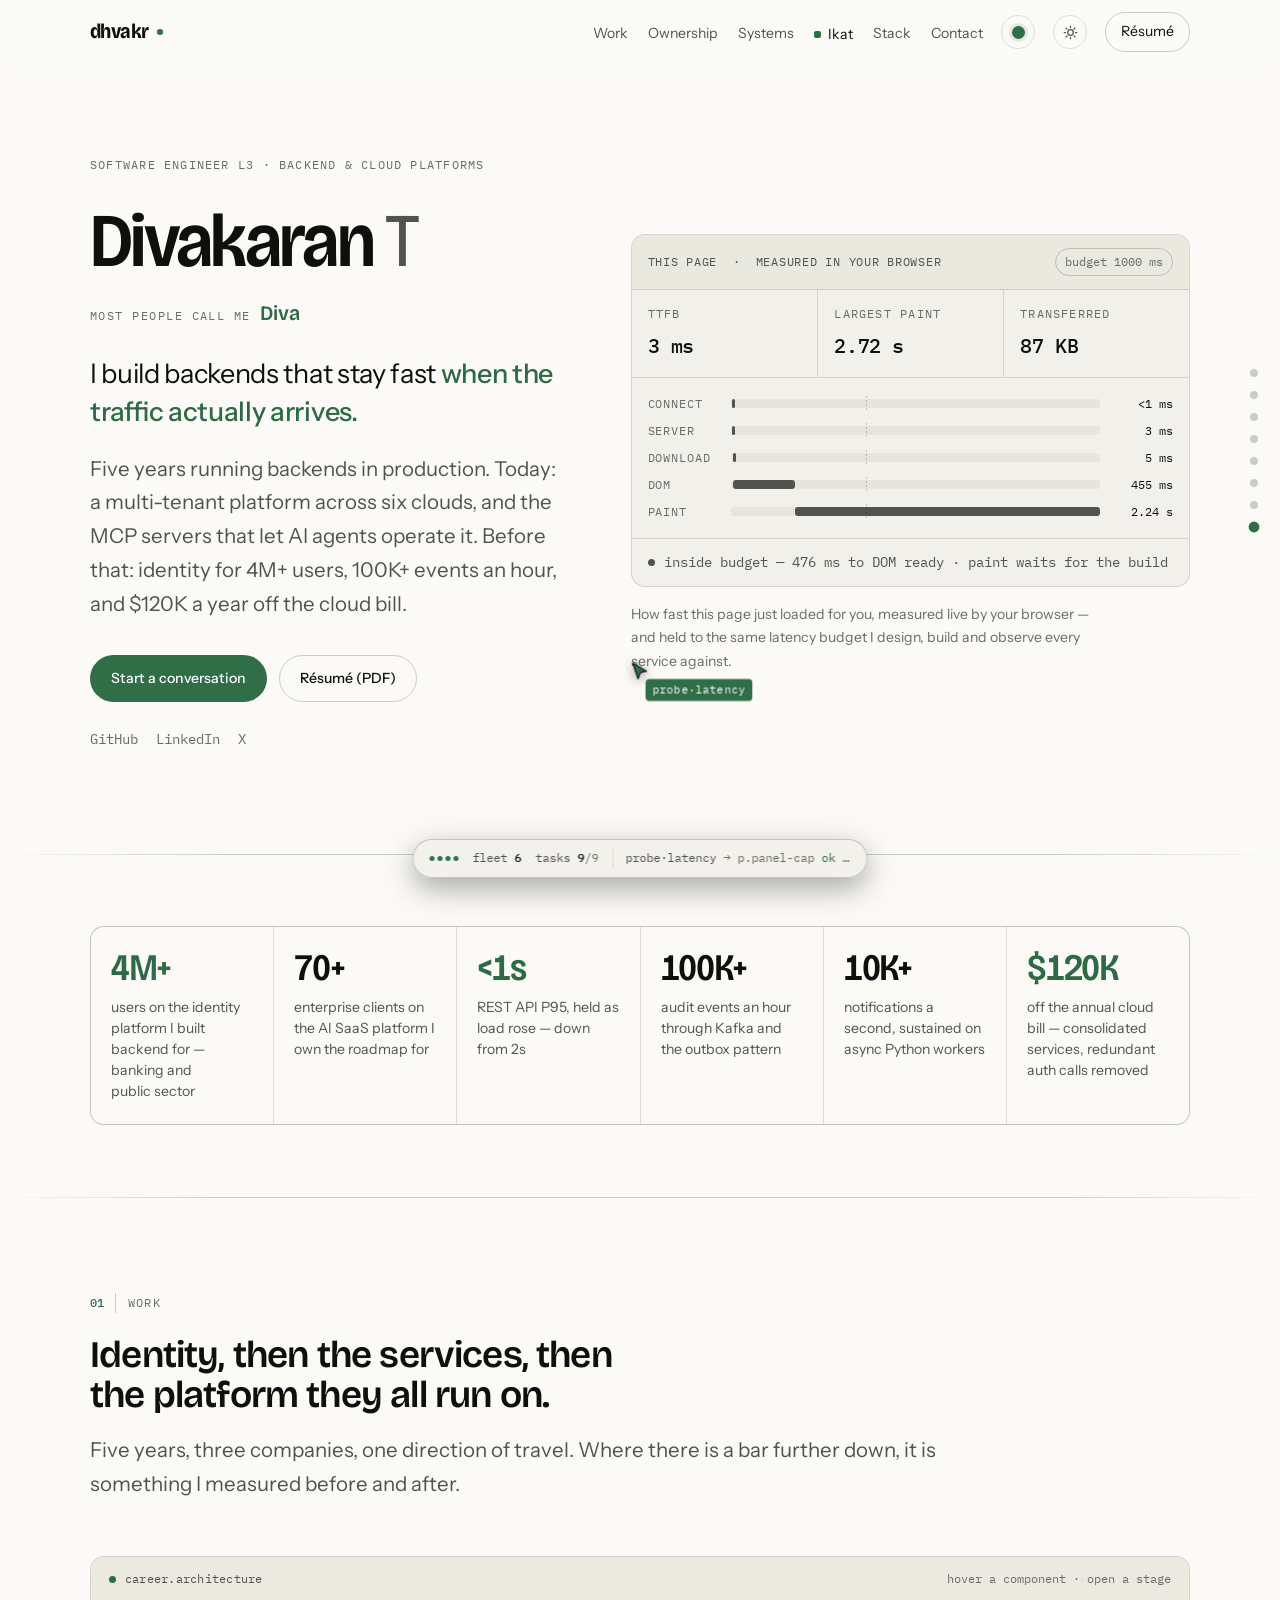
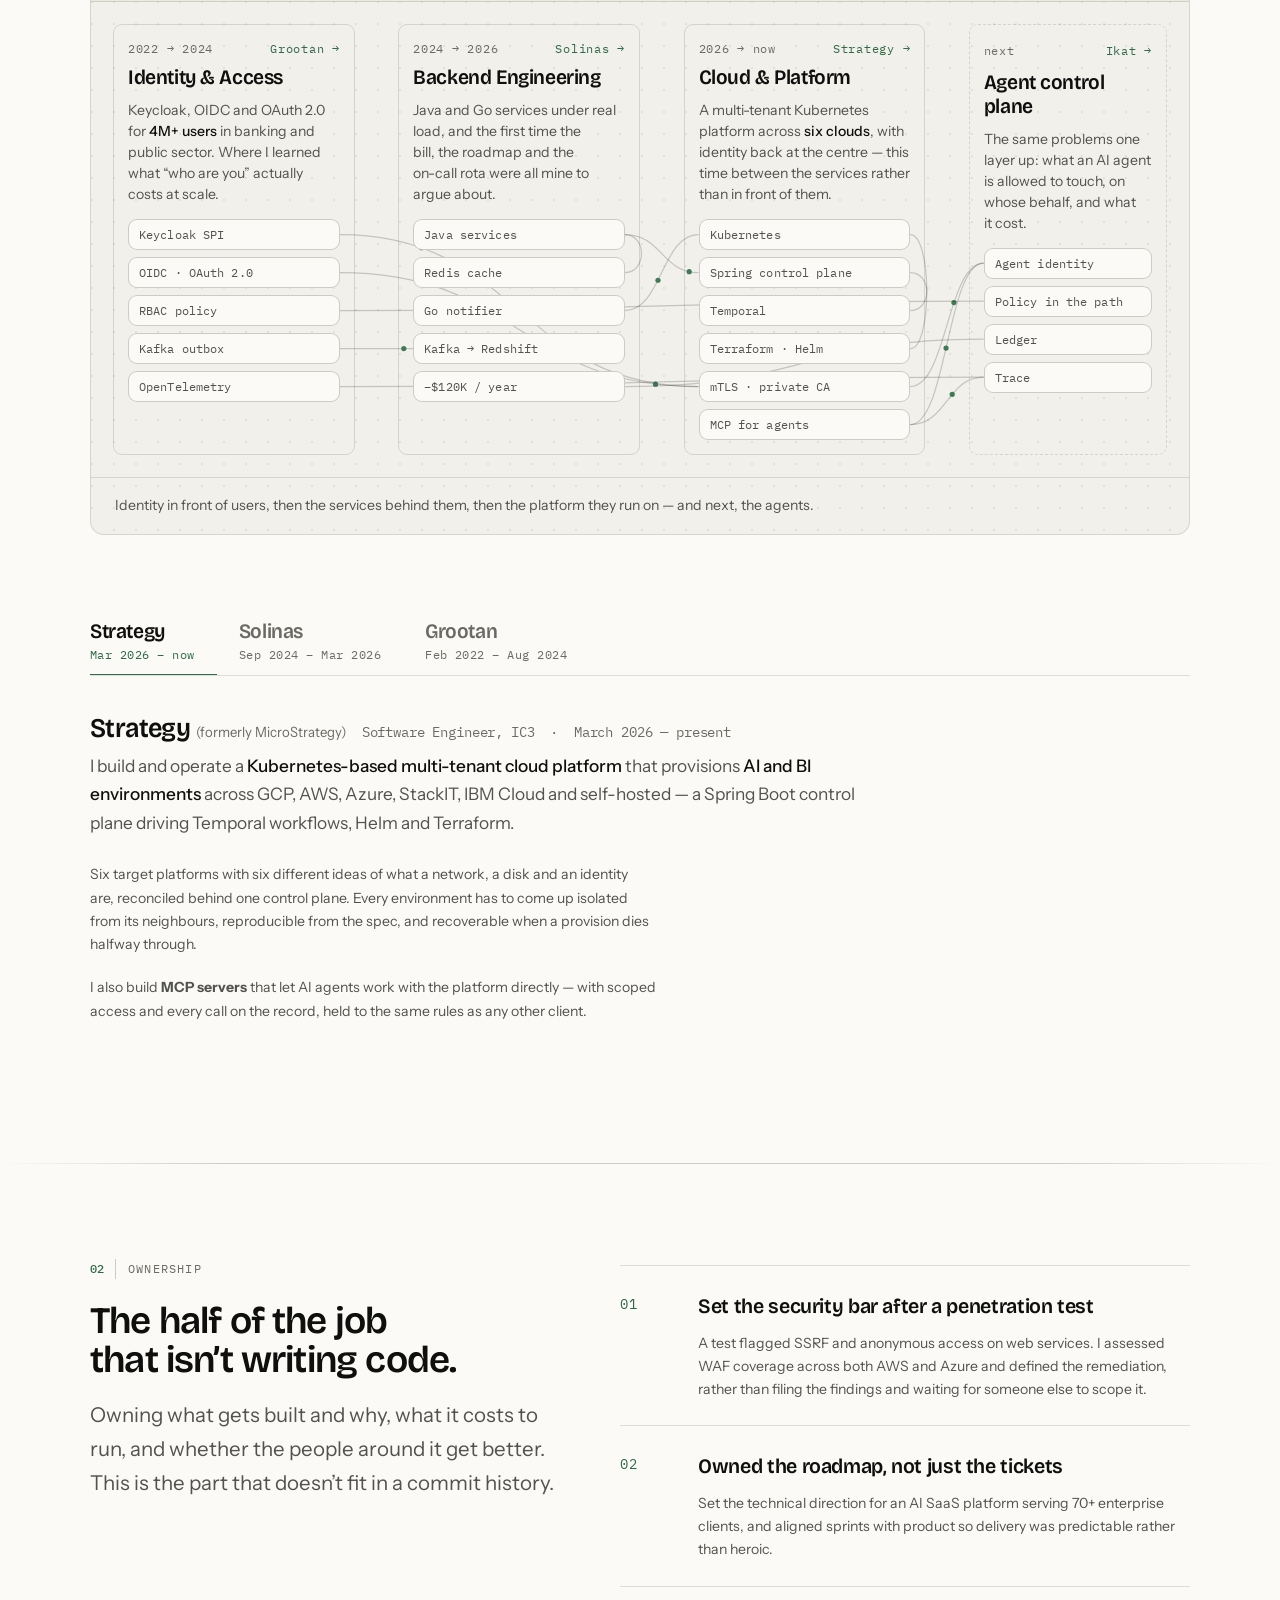
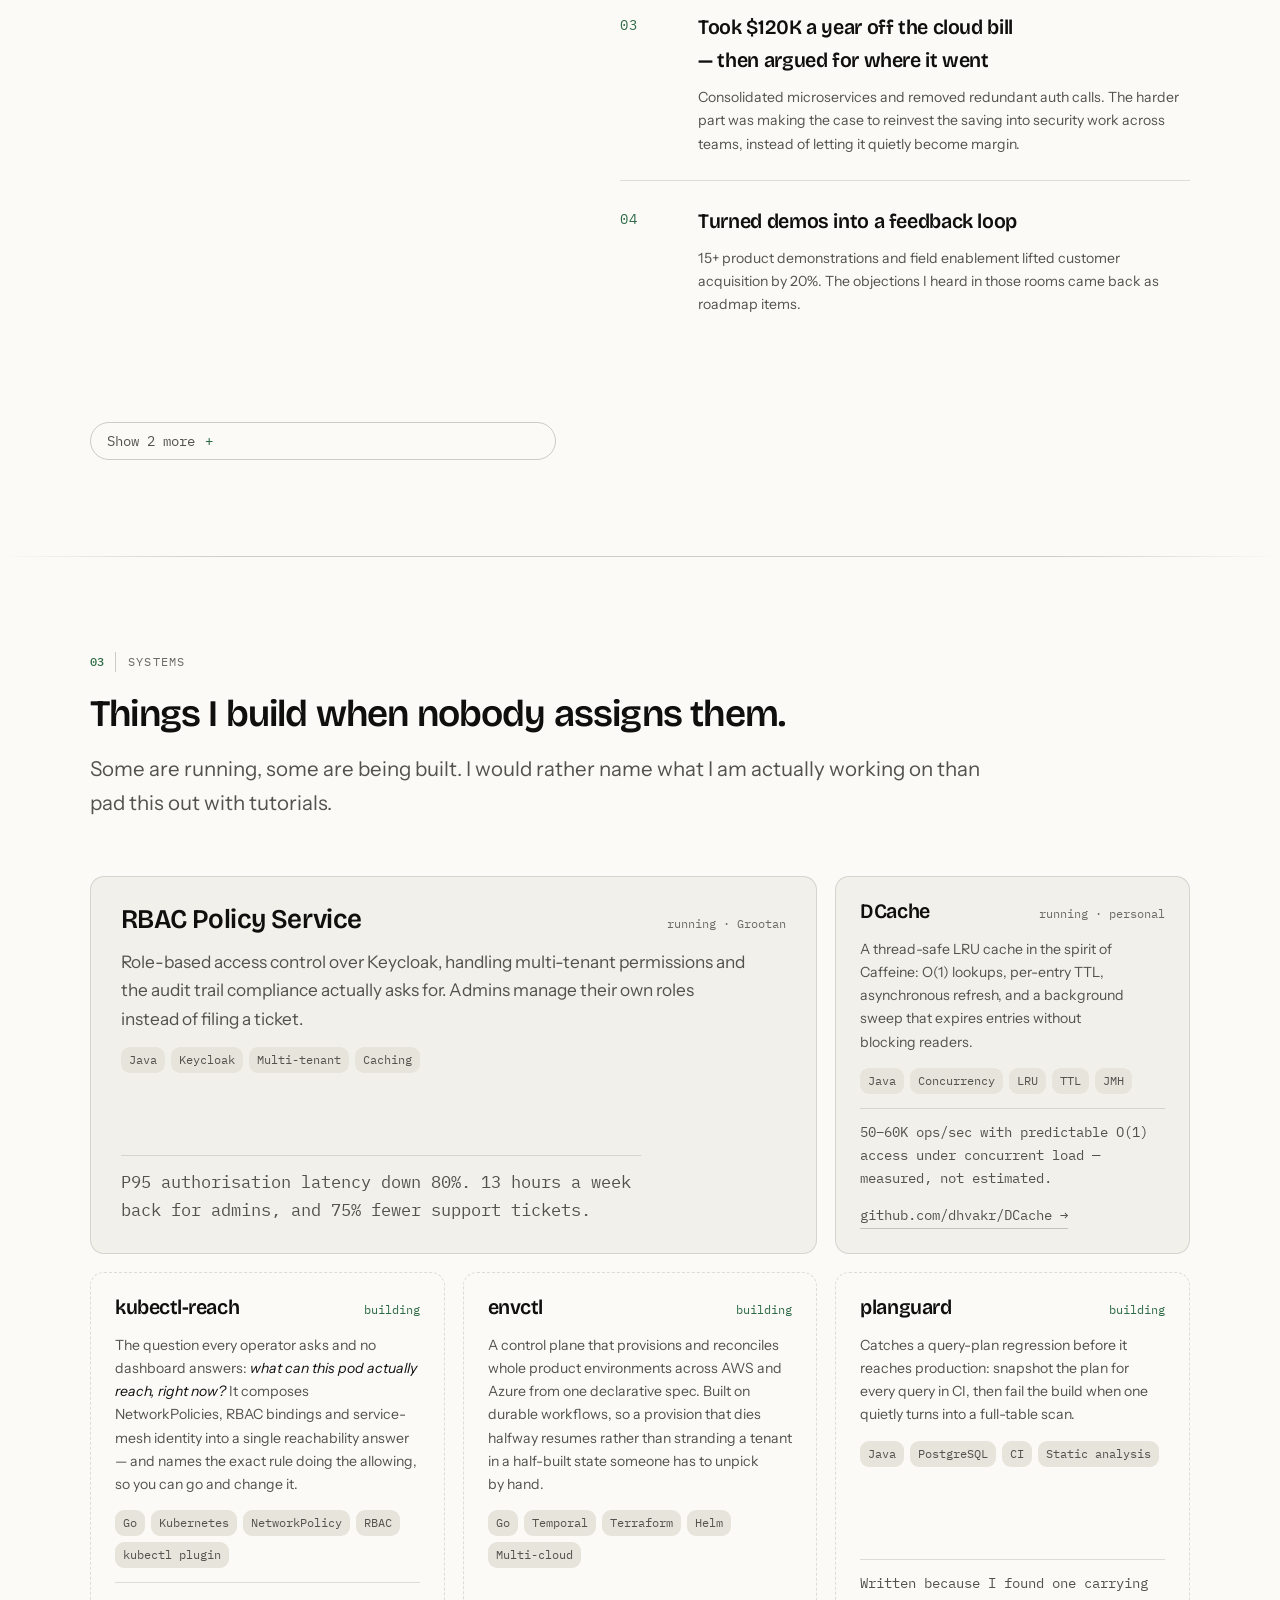
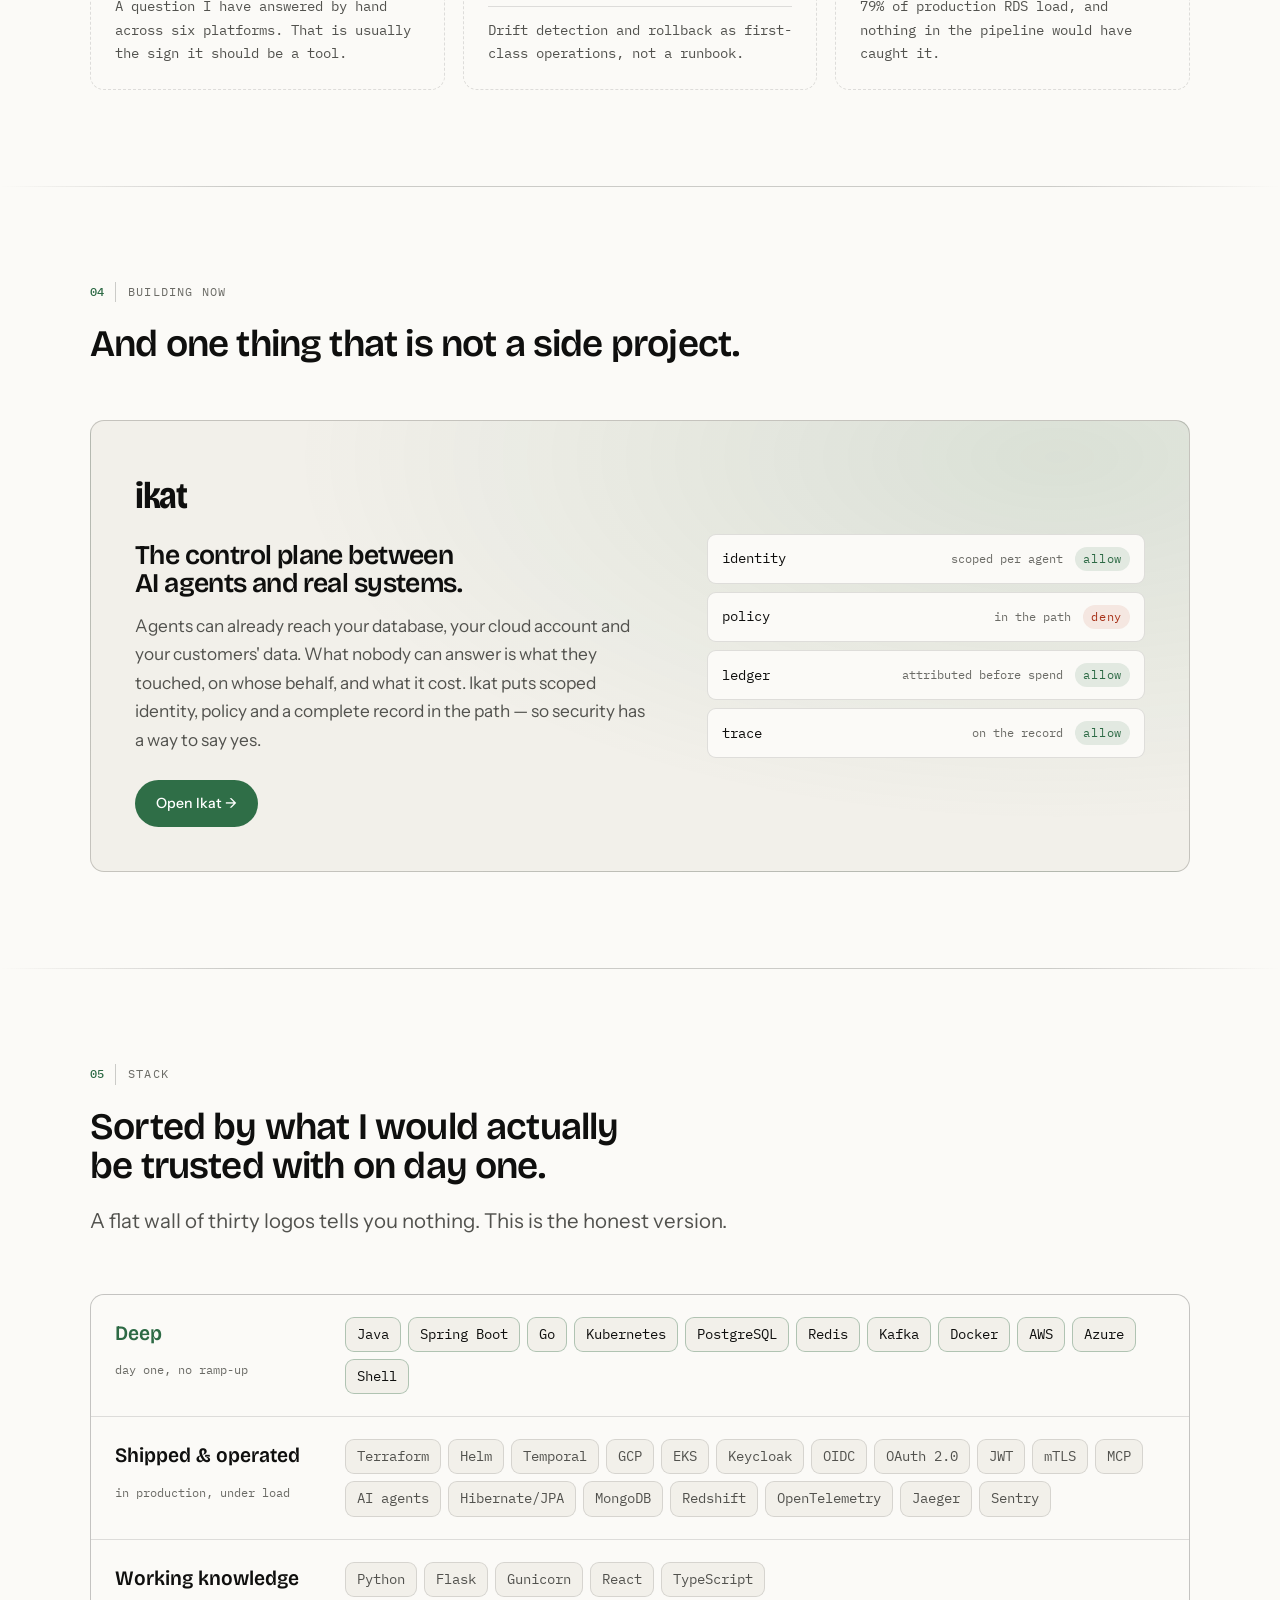
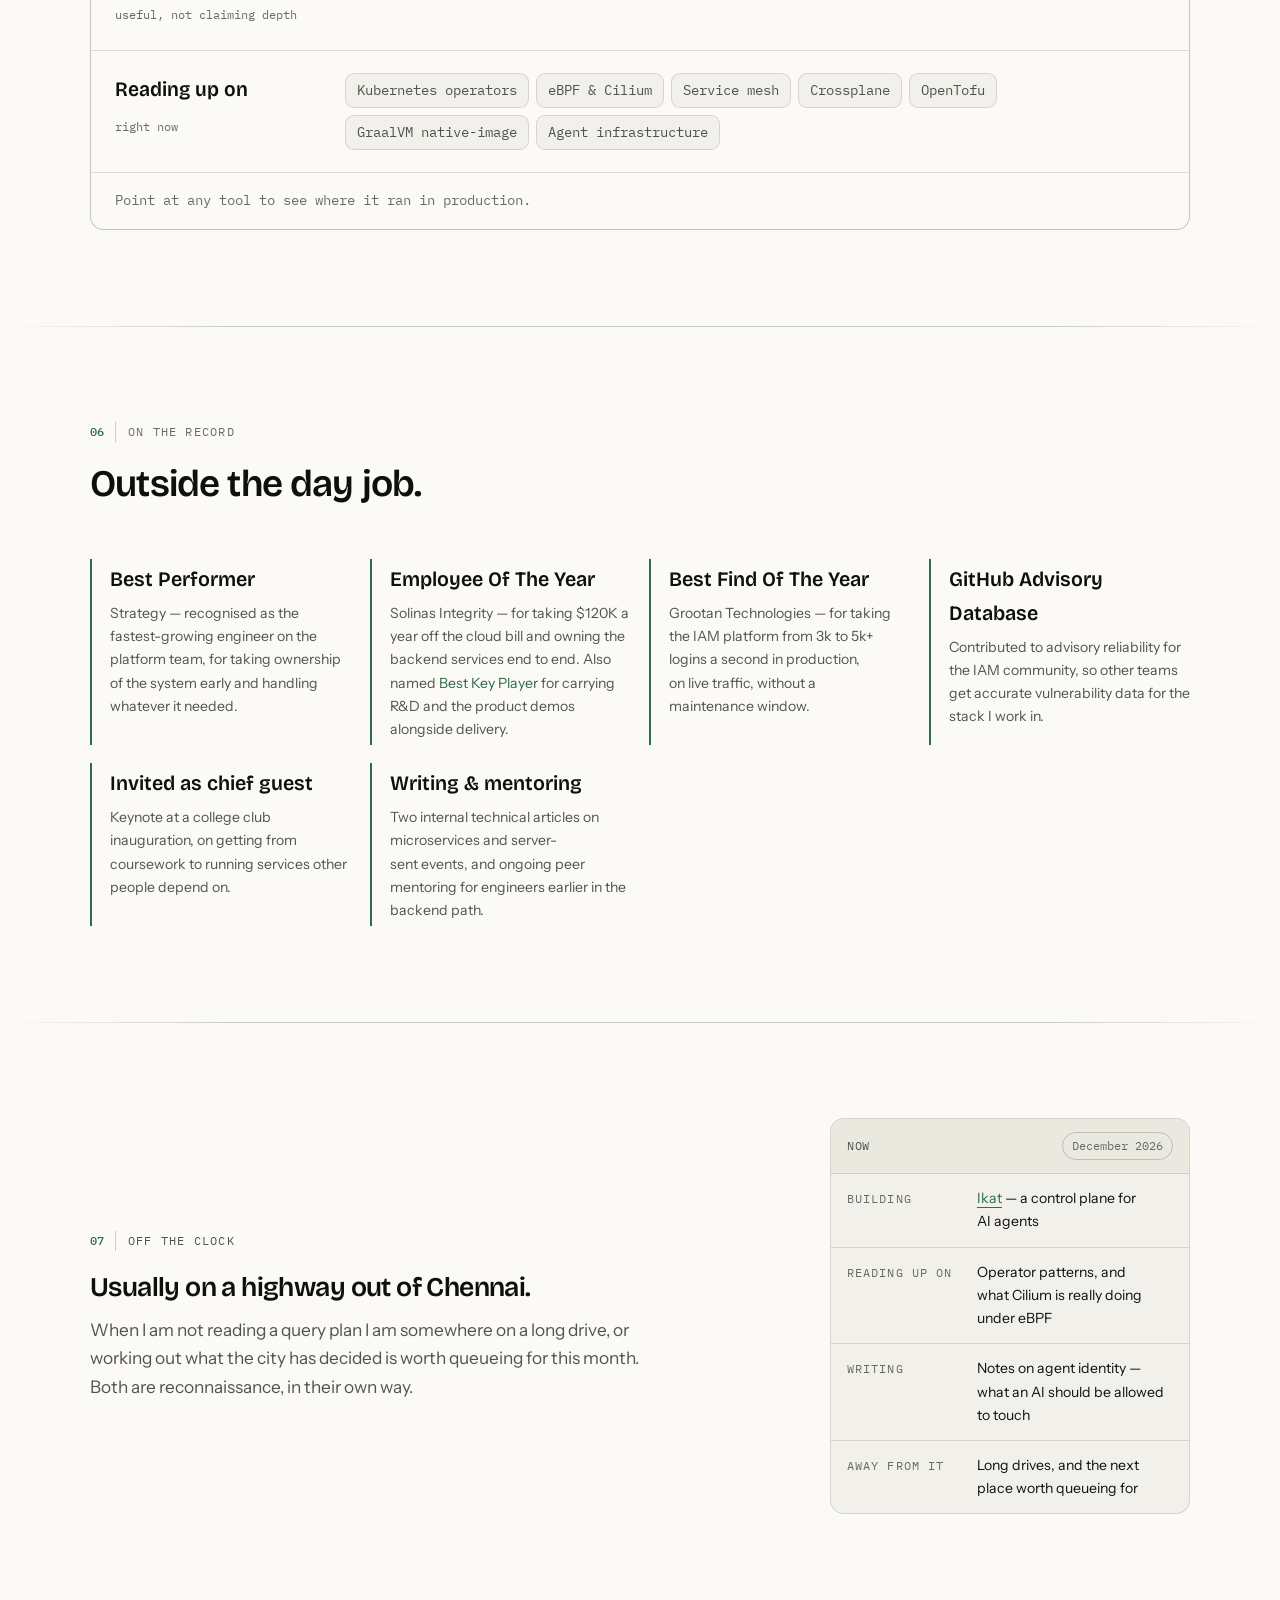
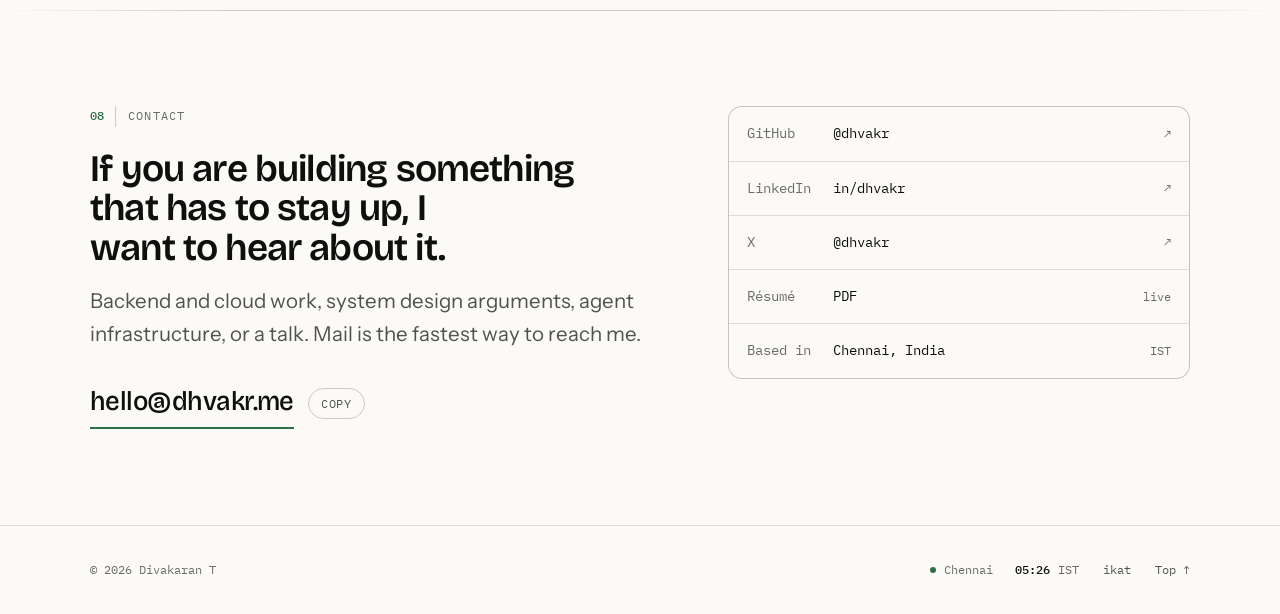
==== commit e3a4f731: "Intro fleet: smaller crew, work queue, skip when unseen - 6/5/4 agents (desktop/tablet/phone) instea" ====
--- a/index.html
+++ b/index.html
@@ -768,7 +768,7 @@
       var vw = innerWidth, crew = [];
       var pending = [];            // in-flight typing/drawing finishers
       var halted = false;          // once true, no new build may start
-      var N = vw < 560 ? 10 : (vw < 900 ? 16 : 24);
+      var N = vw < 560 ? 4 : (vw < 900 ? 5 : 6);   // a small crew; each one is always working
 
       function park(a, instant){
         var x = Math.random() * innerWidth, y = innerHeight + 70 + Math.random() * 60;
@@ -1006,7 +1006,10 @@
     var KEY = 'dhvakr-built';
     var alreadyBuilt = false;
     try { alreadyBuilt = sessionStorage.getItem(KEY) === '1'; } catch (e) {}
-    if (alreadyBuilt) {
+    /* Nobody to perform for: a background tab, or a visitor who landed
+       mid-page (anchor link, restored scroll). Show the page as it is. */
+    var unseen = document.hidden || location.hash.length > 1 || scrollY > innerHeight * 0.4;
+    if (alreadyBuilt || unseen) {
       // nothing to perform — tear the crew down and leave the page alone
       if (Fleet.layer && Fleet.layer.parentNode) Fleet.layer.remove();
       Fleet.ready = false;
@@ -1055,27 +1058,24 @@
       }, 900);
     }
 
-    targets.forEach(function(el, i){
-      var a = Fleet.crew[i % Fleet.crew.length];
+    /* A work queue: an agent takes the next target only once its last one
+       is finished, so nobody is pulled away mid-sentence. Agents with
+       nothing left leave the screen instead of loitering. */
+    var queue = targets.slice();
+    function next(a){
+      if (over) return;
+      var el = queue.shift();
+      if (!el) { Fleet.park(a); return; }
       var t0 = performance.now();
-      Fleet.dispatch(a, el, buildStepFor(el, a), 180 + i * 150, function(){
+      Fleet.dispatch(a, el, buildStepFor(el, a), 40, function(ag){
         done++;
         if (fbT) fbT.textContent = done;
-        logLine(a, el, Math.round(performance.now() - t0));
+        logLine(ag, el, Math.round(performance.now() - t0));
         if (done >= targets.length) setTimeout(end, 320);
+        else next(ag);
       });
-    });
-    // everyone else looks busy around the hero
-    for (var j = targets.length; j < Fleet.crew.length; j++) {
-      (function(a, d){
-        setTimeout(function(){
-          if (a.busy) return;
-          Fleet.moveTo(a, Math.random()*innerWidth,
-                          innerHeight*(0.12 + Math.random()*0.66), 520 + Math.random()*400);
-          if (Math.random() < 0.55) setTimeout(function(){ Fleet.strike(a); }, 470);
-        }, d);
-      })(Fleet.crew[j], 200 + j * 85);
-    }
+    }
+    Fleet.crew.forEach(function(a, i){ setTimeout(function(){ next(a); }, 180 + i * 170); });
 
     ['pointerdown','keydown','wheel','touchstart'].forEach(function(ev){
       window.addEventListener(ev, end, { passive: true, once: true });
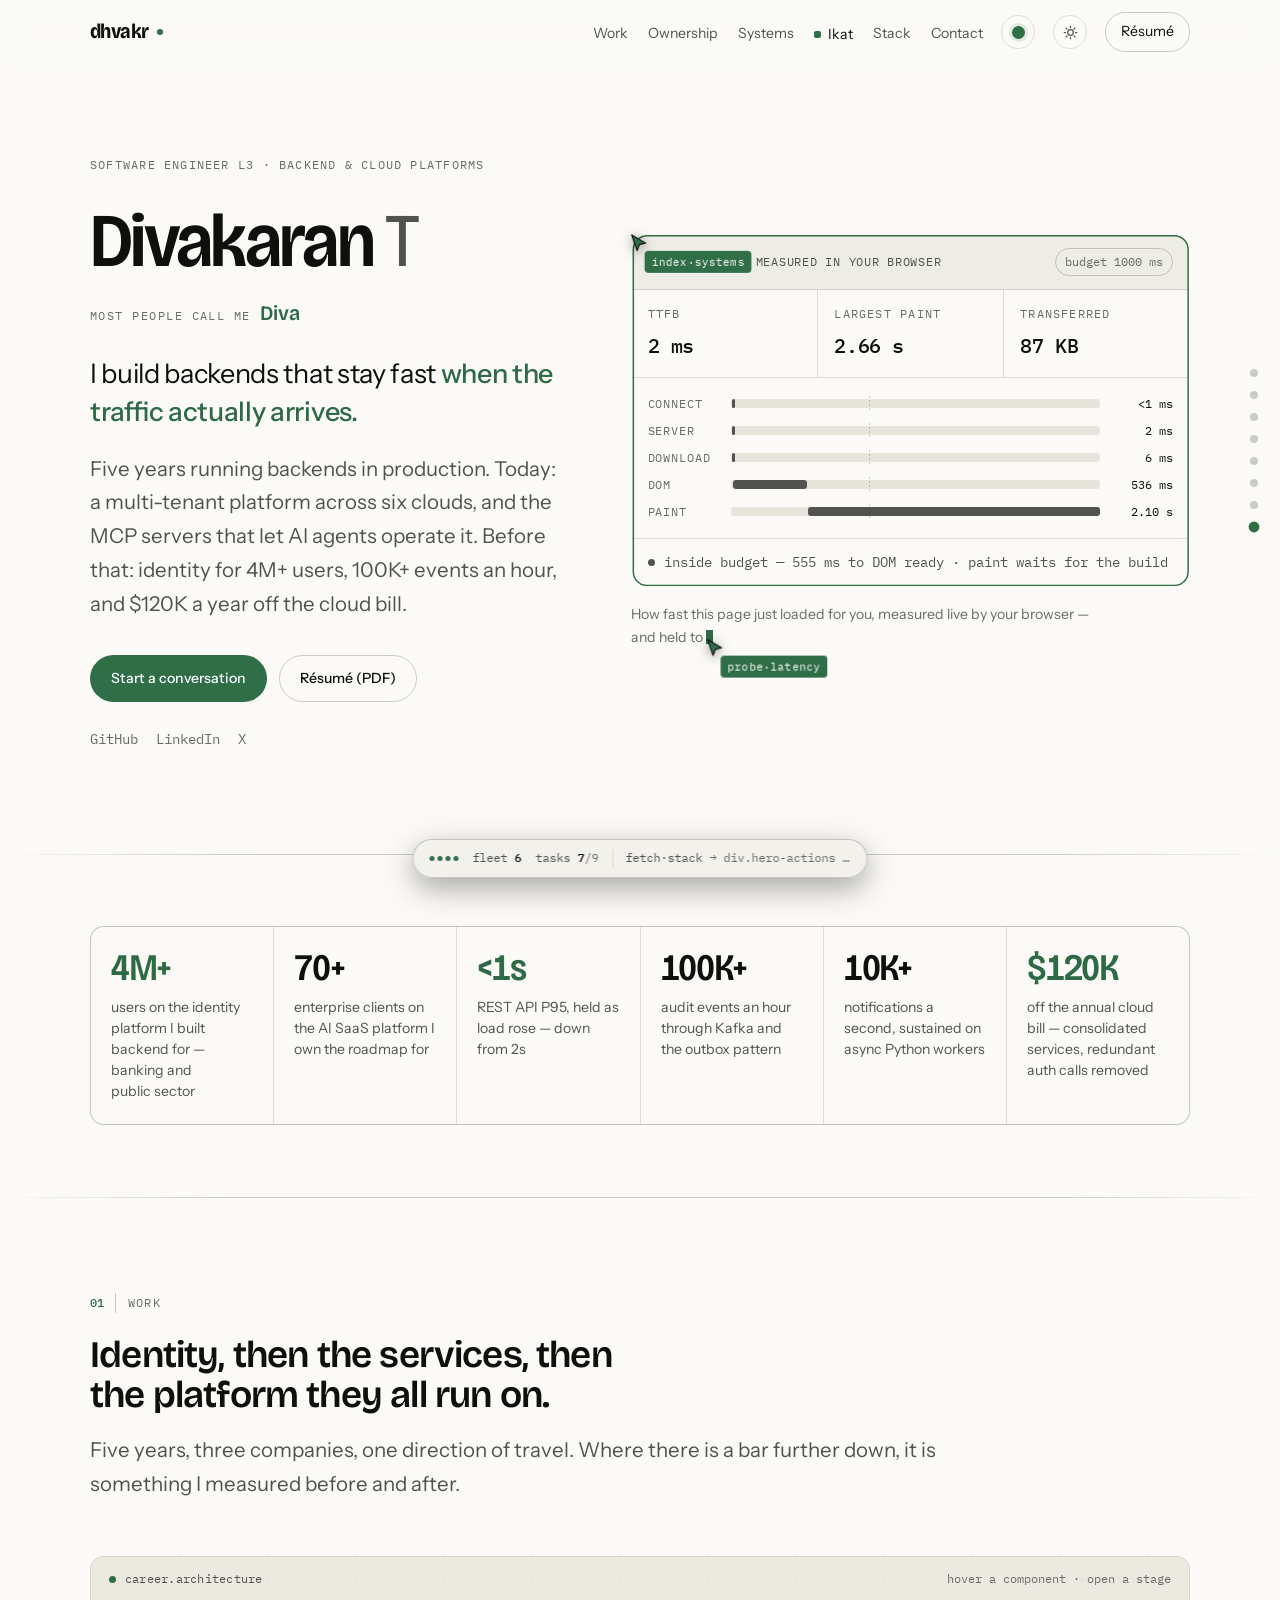
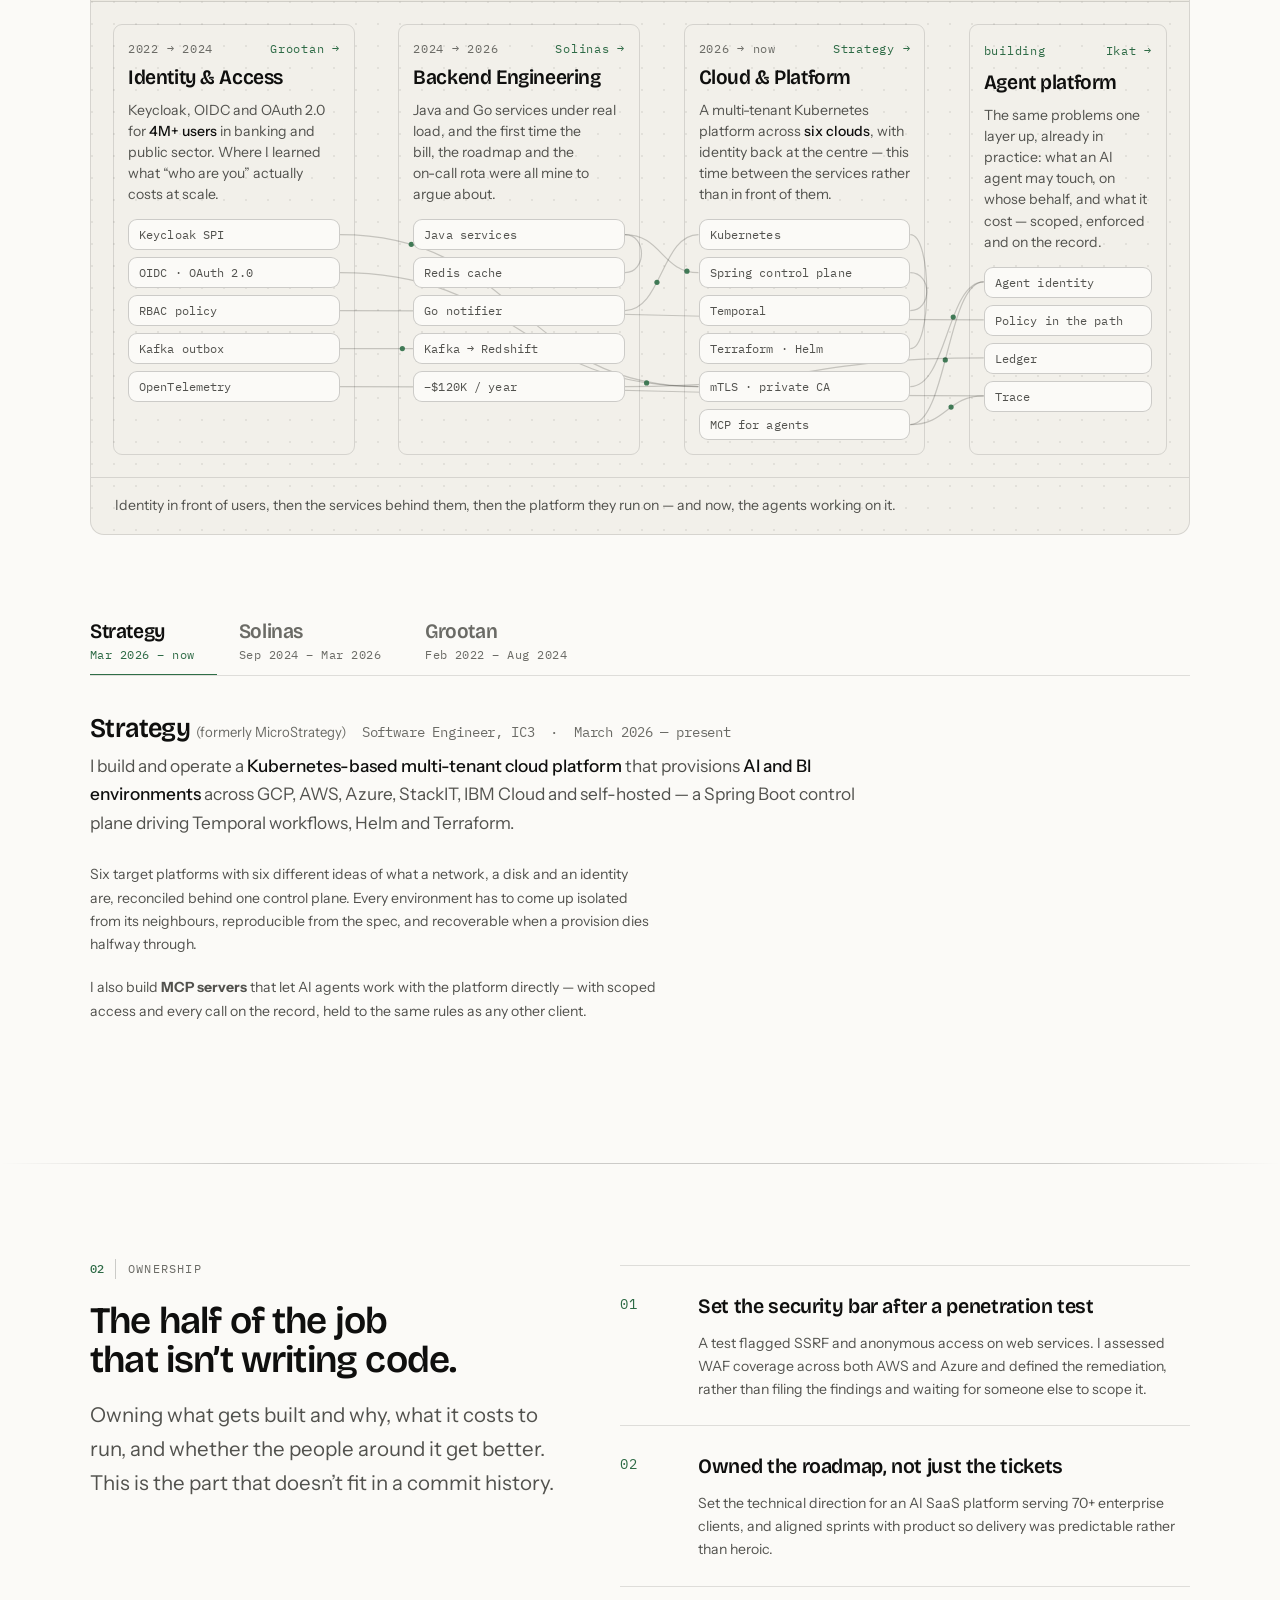
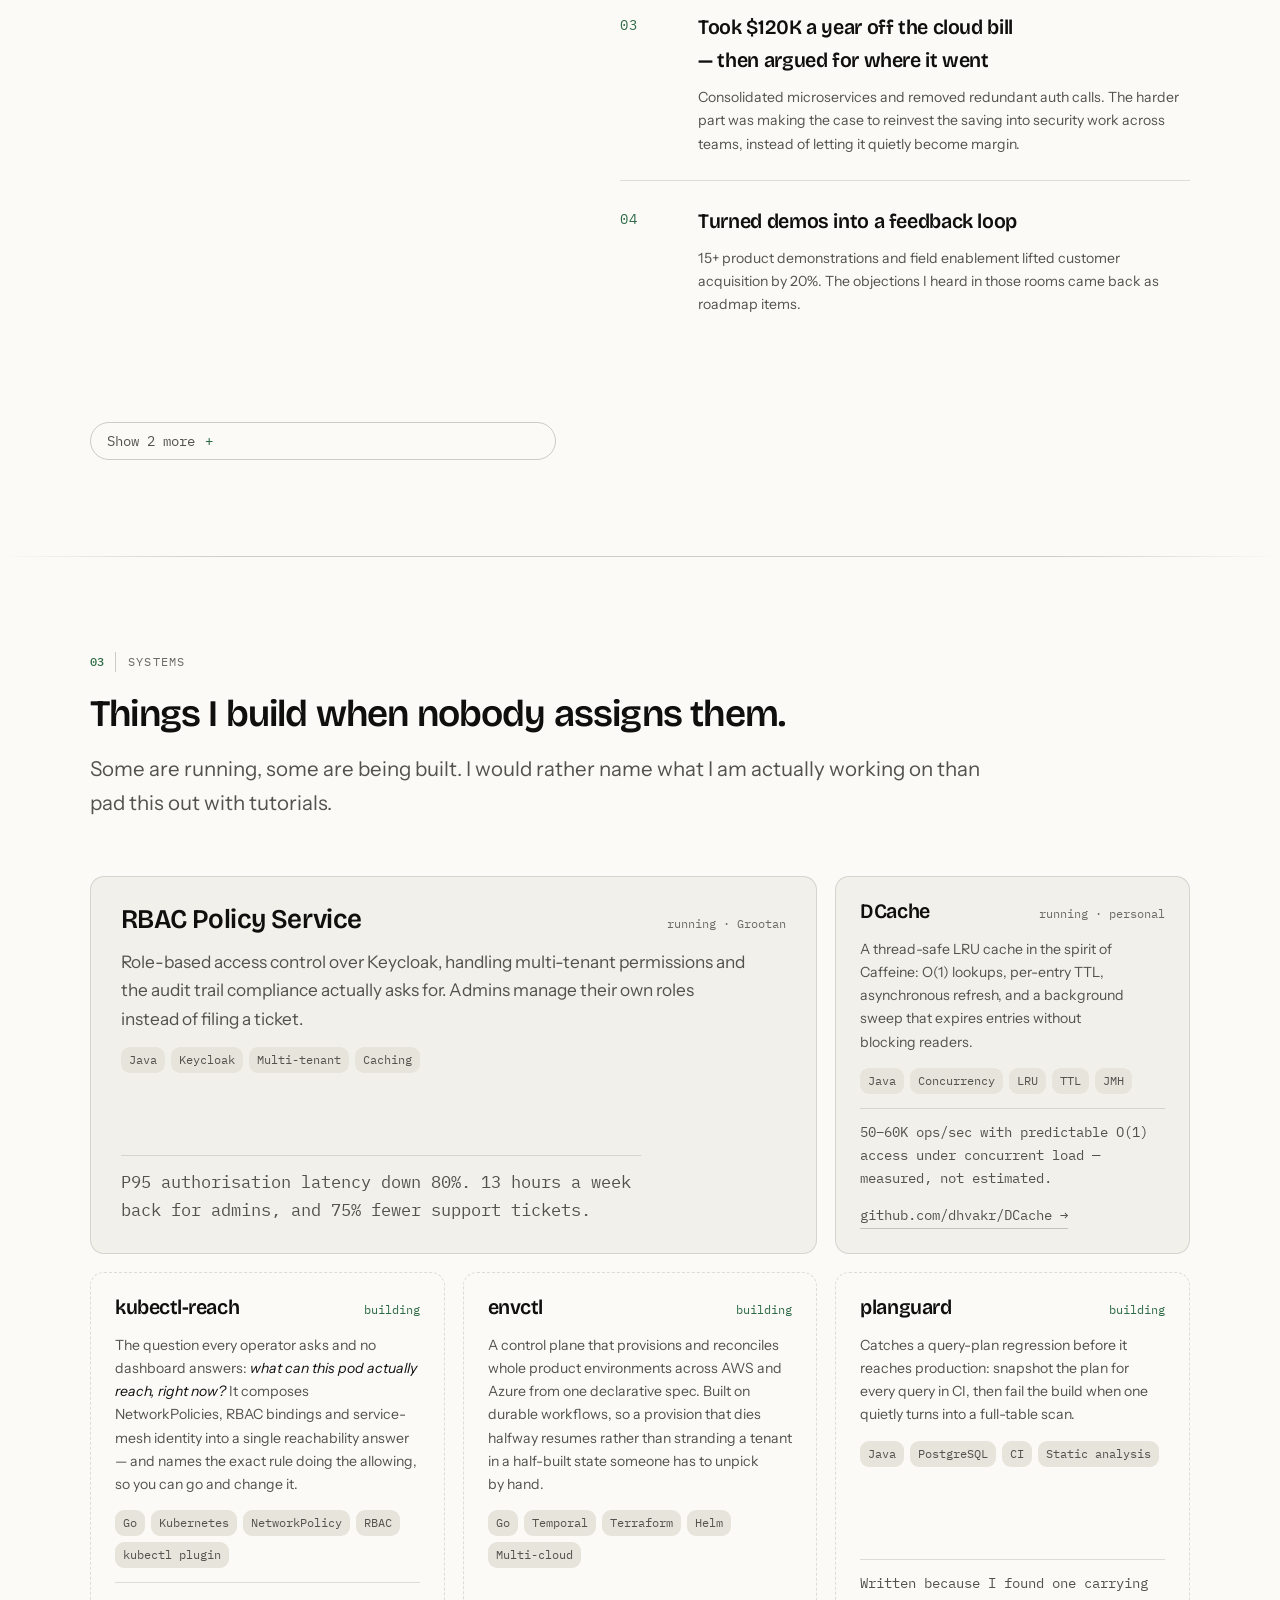
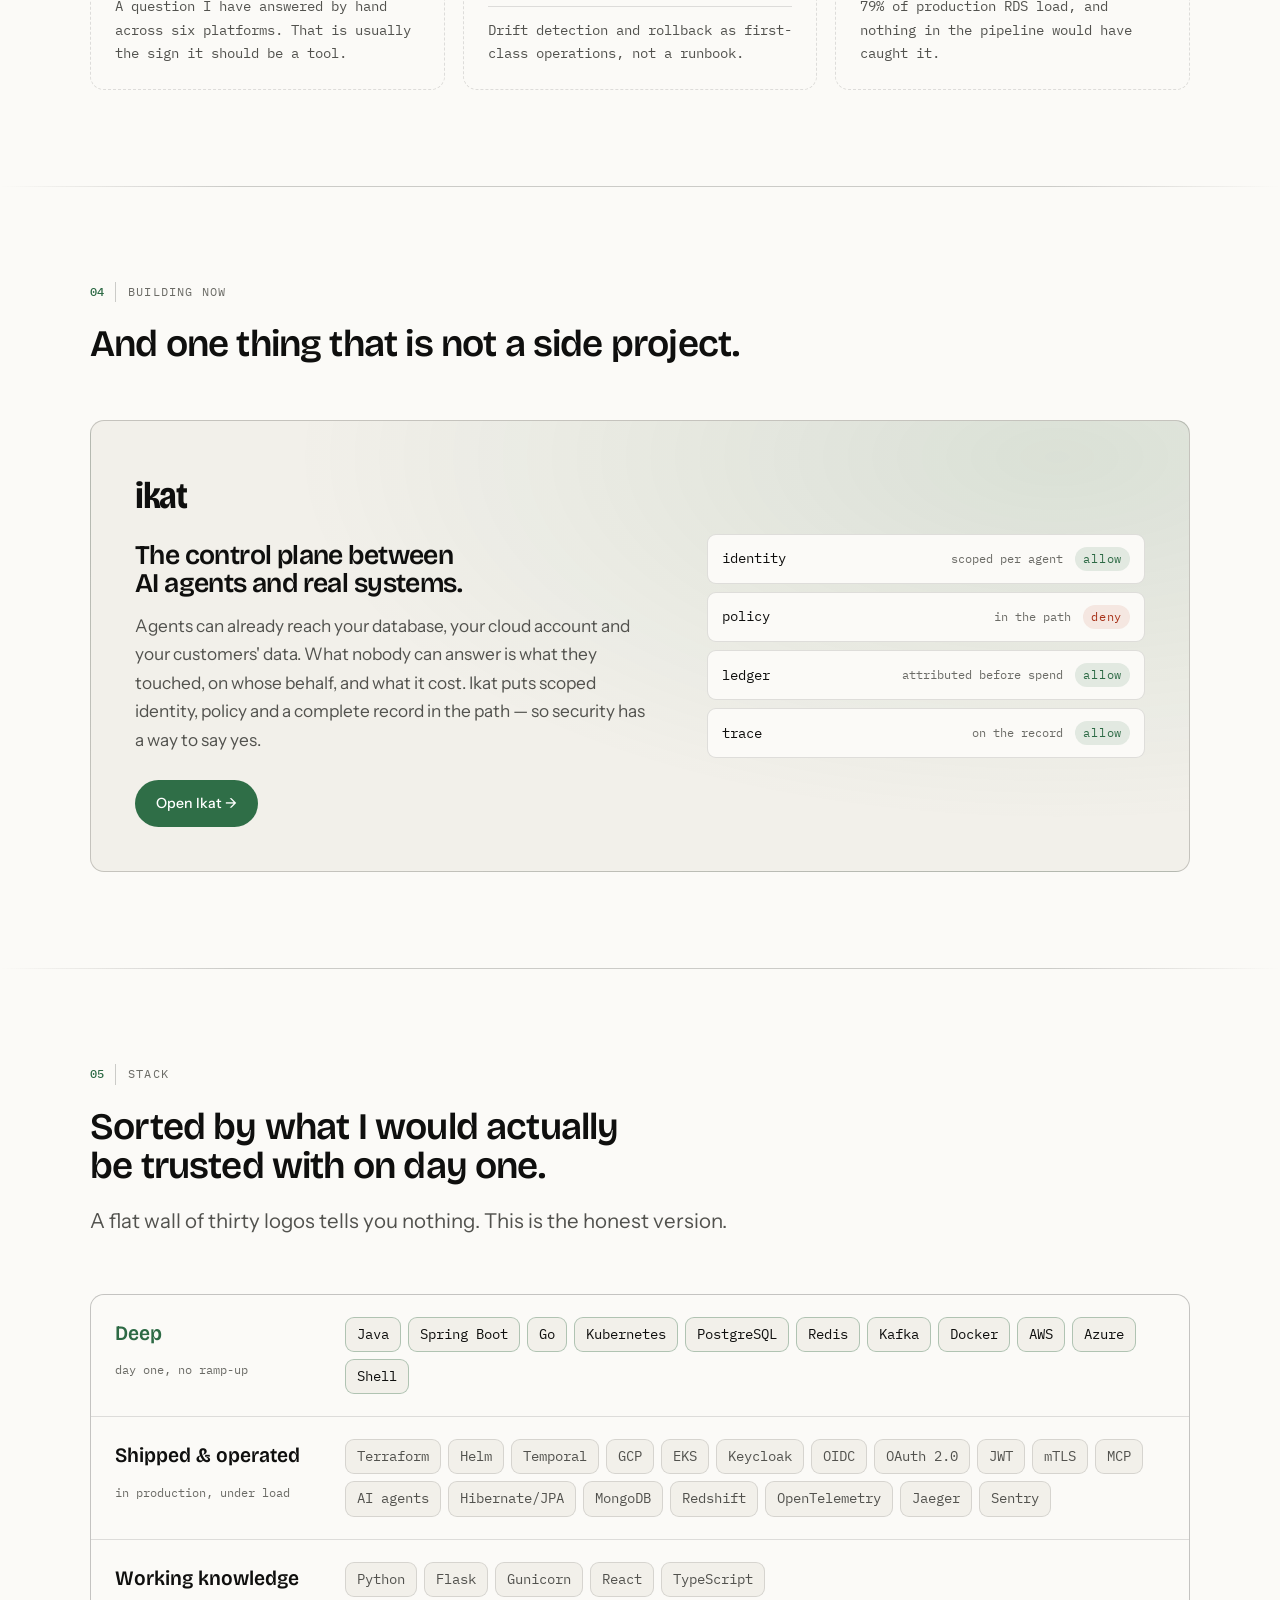
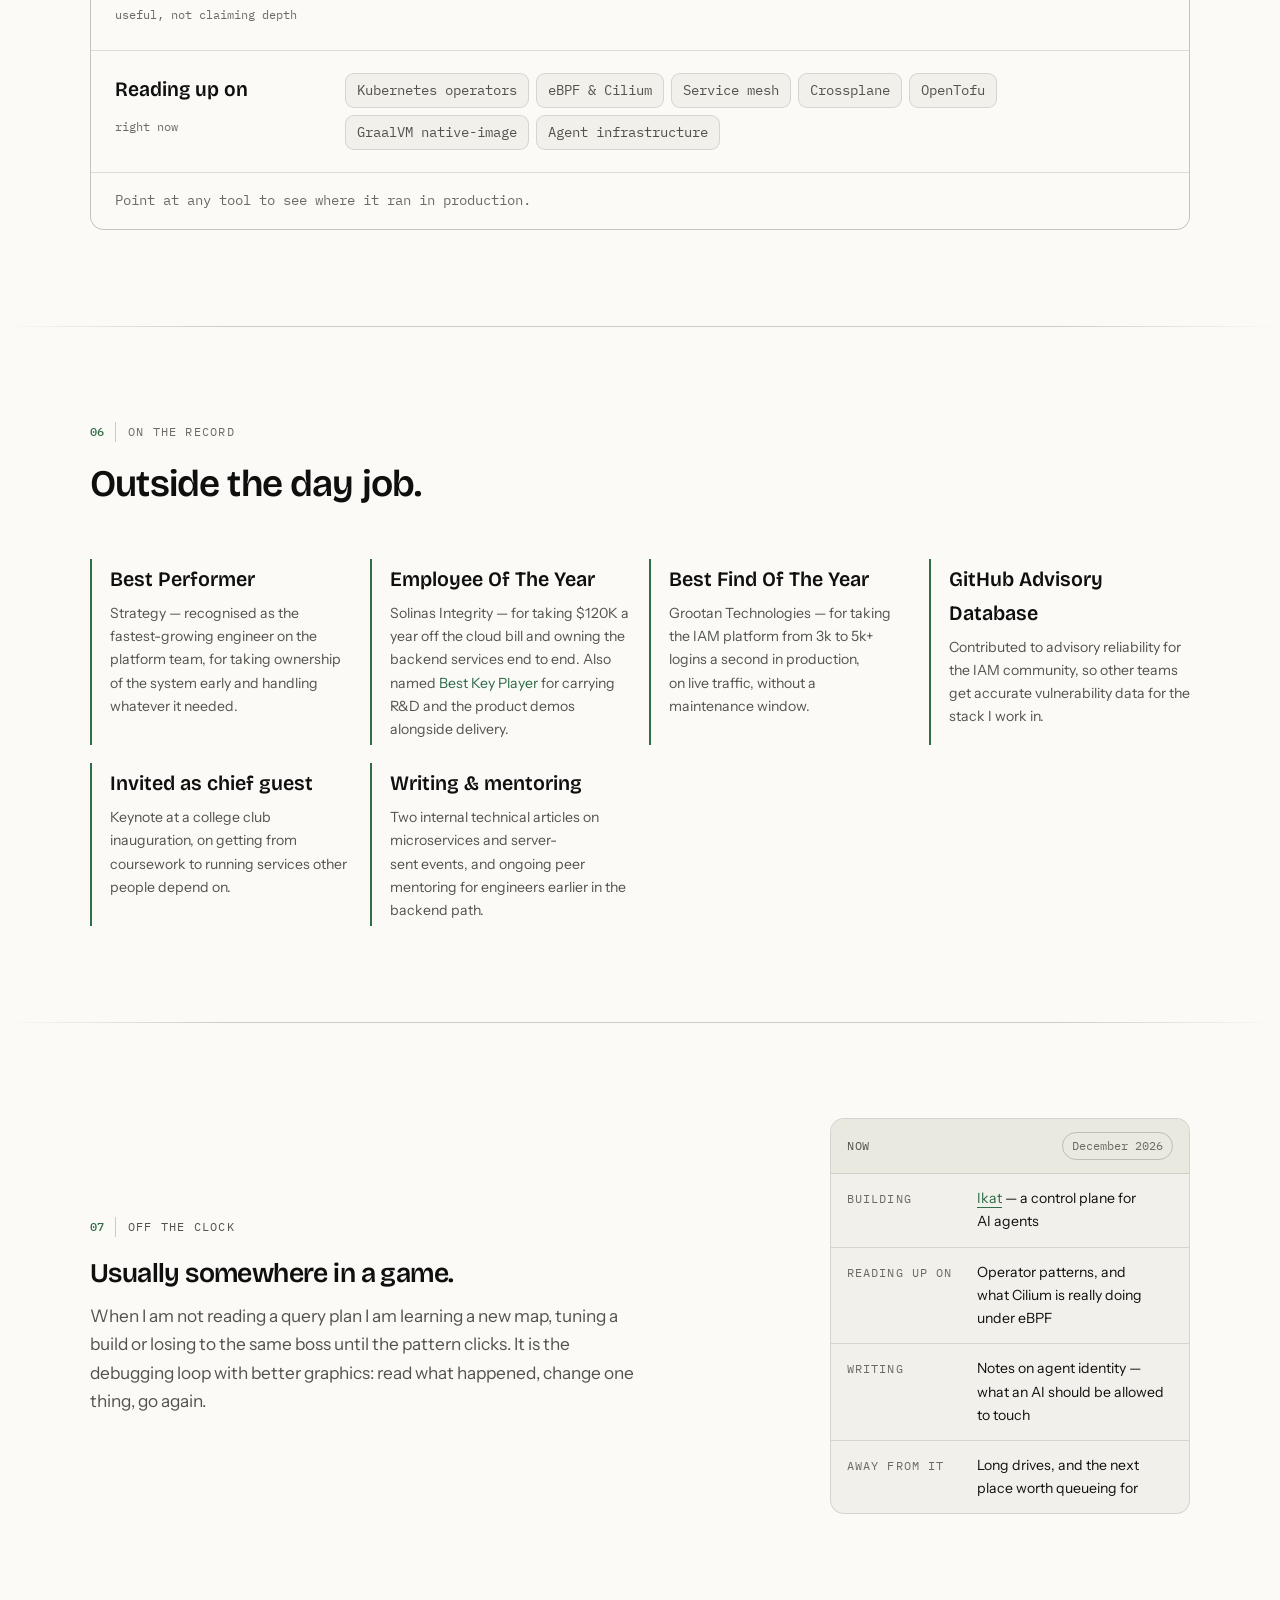
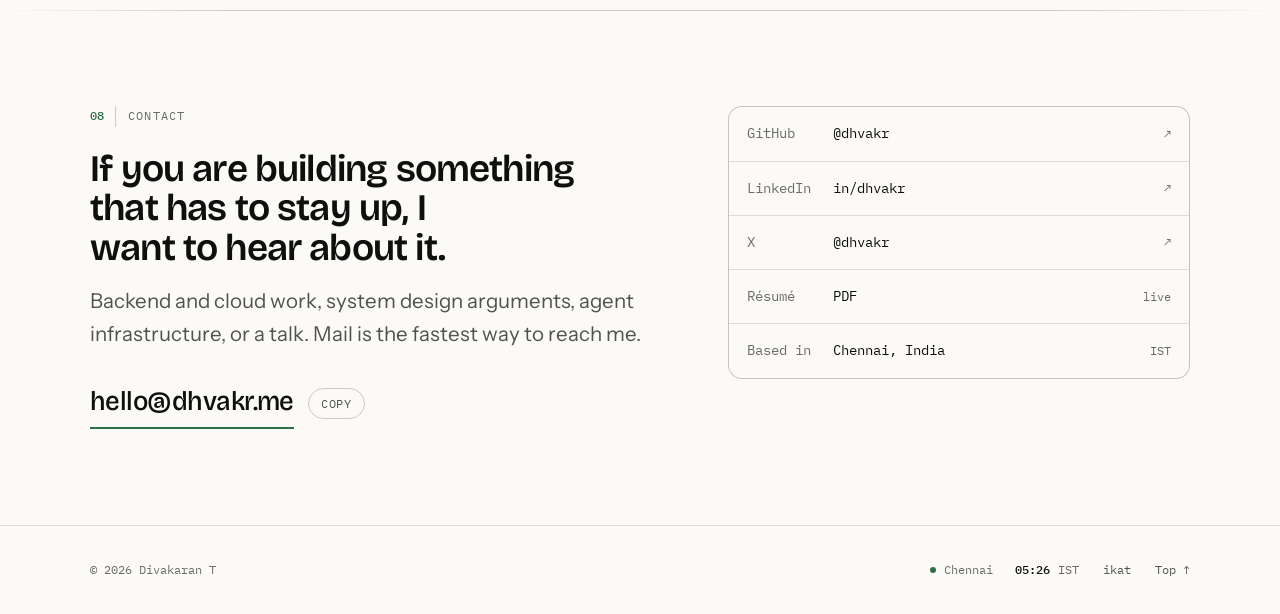
==== commit ad5cc881: "Off the clock: gaming; career diagram ends at Ikat as current work - Off the clock rewritten around " ====
--- a/index.html
+++ b/index.html
@@ -26,7 +26,7 @@
 <link rel="preconnect" href="https://fonts.googleapis.com">
 <link rel="preconnect" href="https://fonts.gstatic.com" crossorigin>
 <link href="https://fonts.googleapis.com/css2?family=Bricolage+Grotesque:opsz,wdth,wght@12..96,75..200,400..800&family=IBM+Plex+Mono:wght@400;500;600&family=Instrument+Sans:wght@400;500;600&display=swap" rel="stylesheet">
-<link rel="stylesheet" href="/assets/css/style.css?v=23">
+<link rel="stylesheet" href="/assets/css/style.css?v=27">
 <script>
 /* Applied before first paint: a stored choice wins, otherwise the page
    keeps its dark default. Inline and tiny on purpose — a deferred script
@@ -240,20 +240,20 @@
             <li><button type="button" class="arch-node" data-node="mcp" data-note="MCP servers that let AI agents operate the platform, with scoped access and every call on the record.">MCP for agents</button></li>
           </ul>
         </div>
-        <div class="arch-zone arch-next" data-zone="ikat">
-          <a class="arch-zone-top" href="/ikat/"><span class="arch-year">next</span><span class="arch-org">Ikat &rarr;</span></a>
-          <b class="arch-name">Agent control plane</b>
-          <p class="arch-desc">The same problems one layer up: what an AI agent is allowed to touch, on whose behalf, and what it cost.</p>
+        <div class="arch-zone arch-now" data-zone="agents">
+          <a class="arch-zone-top" href="#ikat-sec" aria-label="Go to Ikat, section 04"><span class="arch-year">building</span><span class="arch-org">Ikat &rarr;</span></a>
+          <b class="arch-name">Agent platform</b>
+          <p class="arch-desc">The same problems one layer up, already in practice: what an AI agent may touch, on whose behalf, and what it cost &mdash; scoped, enforced and on the record.</p>
           <ul class="arch-nodes">
-            <li><button type="button" class="arch-node" data-node="aid" data-note="Scoped, short-lived identity per agent &mdash; the identity problem, one layer up.">Agent identity</button></li>
-            <li><button type="button" class="arch-node" data-node="pol" data-note="Rules as code, enforced on every agent call before it reaches anything real.">Policy in the path</button></li>
-            <li><button type="button" class="arch-node" data-node="led" data-note="The cost of each call attributed before it is spent, not reconciled next month.">Ledger</button></li>
-            <li><button type="button" class="arch-node" data-node="trc" data-note="One structured record per call, exported to the tools you already run.">Trace</button></li>
+            <li><button type="button" class="arch-node" data-node="aid" data-note="Every agent gets its own scoped, short-lived identity &mdash; the identity problem, one layer up.">Agent identity</button></li>
+            <li><button type="button" class="arch-node" data-node="pol" data-note="Rules as code, checked on every agent call before it reaches anything real.">Policy in the path</button></li>
+            <li><button type="button" class="arch-node" data-node="led" data-note="Each call&rsquo;s cost attributed as it happens, not reconciled next month.">Ledger</button></li>
+            <li><button type="button" class="arch-node" data-node="trc" data-note="One structured record per agent call, in the same observability stack as every service.">Trace</button></li>
           </ul>
         </div>
           </div>
         </div>
-        <p class="arch-readout" id="arch-readout" aria-live="polite">Identity in front of users, then the services behind them, then the platform they run on &mdash; and next, the agents.</p>
+        <p class="arch-readout" id="arch-readout" aria-live="polite">Identity in front of users, then the services behind them, then the platform they run on &mdash; and now, the agents working on it.</p>
       </div>
 
 <div class="roles" id="roles">
@@ -566,8 +566,8 @@
       <div class="music-row reveal">
         <div class="music-copy">
           <p class="eyebrow">Off the clock</p>
-          <h2>Usually on a highway out of Chennai.</h2>
-          <p>When I am not reading a query plan I am somewhere on a long drive, or working out what the city has decided is worth queueing for this month. Both are reconnaissance, in their own way.</p>
+          <h2>Usually somewhere in a game.</h2>
+          <p>When I am not reading a query plan I am learning a new map, tuning a build or losing to the same boss until the pattern clicks. It is the debugging loop with better graphics: read what happened, change one thing, go again.</p>
         </div>
         <div class="panel nowcard">
           <div class="panel-head">
--- a/assets/css/style.css
+++ b/assets/css/style.css
@@ -1797,7 +1797,7 @@
   border: 1px solid var(--line);
   border-radius: var(--radius-sm);
 }
-.arch-zone.arch-next { border-style: dashed; }
+.arch-zone.arch-now .arch-year { color: var(--sig); }
 
 .arch-zone-top {
   display: flex; justify-content: space-between; align-items: baseline; gap: 8px;
